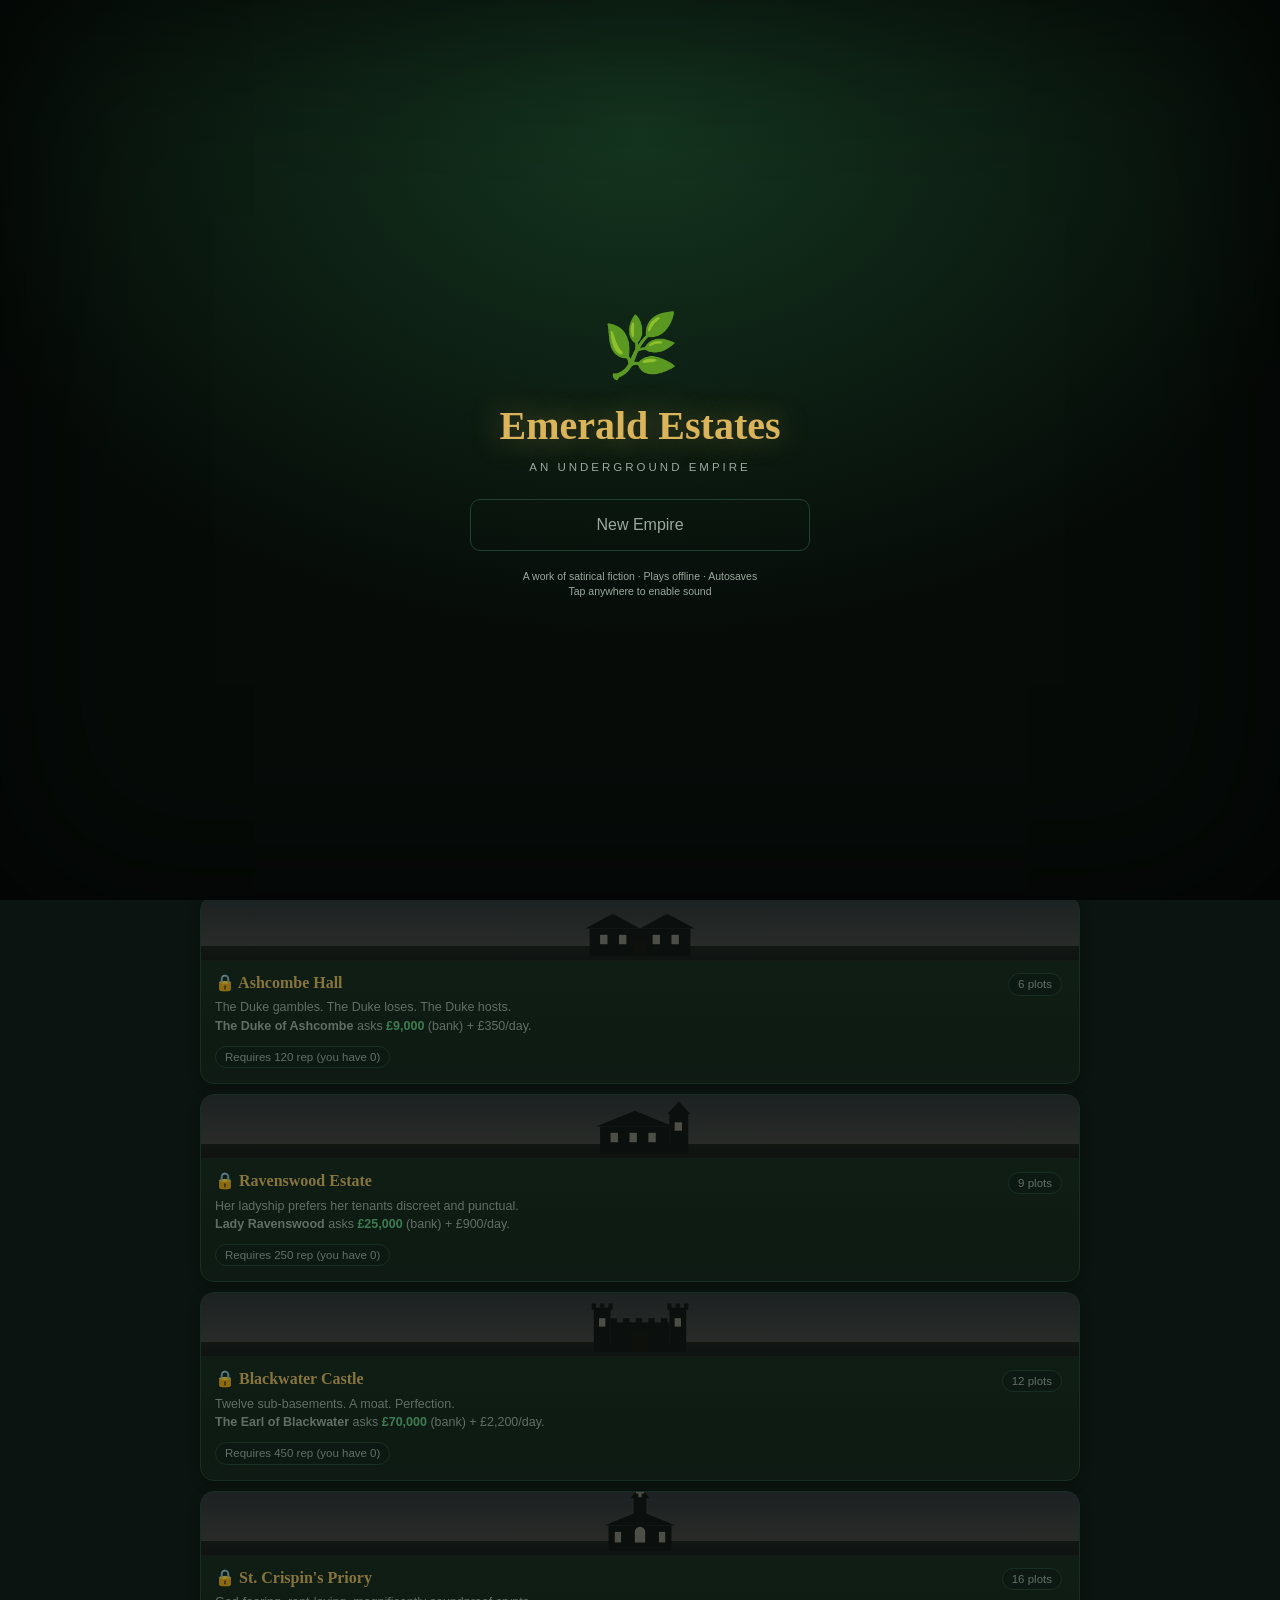
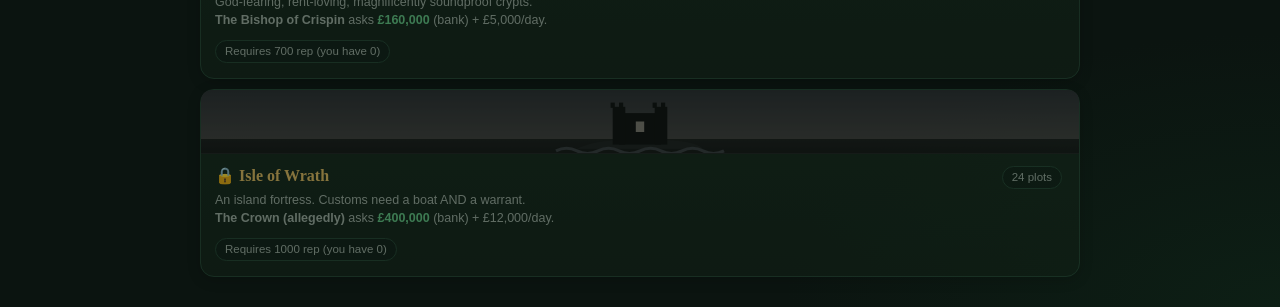
==== game/index.html @ b88f2c5b "Fix Books report to actually reset daily instead of averaging forever The report previously showed a" ====
<!DOCTYPE html>
<html lang="en">
<head>
<meta charset="UTF-8"/>
<meta name="viewport" content="width=device-width, initial-scale=1.0, viewport-fit=cover, user-scalable=no"/>
<meta name="theme-color" content="#0b1f16"/>
<meta name="apple-mobile-web-app-capable" content="yes"/>
<meta name="apple-mobile-web-app-status-bar-style" content="black-translucent"/>
<link rel="manifest" href="manifest.json"/>
<link rel="icon" href="icon.svg" type="image/svg+xml"/>
<link rel="apple-touch-icon" href="icon.svg"/>
<title>Emerald Estates — An Underground Empire</title>
<style>
  :root{
    --bg:#0b1410; --panel:#122419; --panel2:#0e1c14; --line:#21402f;
    --gold:#d9b45b; --gold-hi:#f2d489; --gold-dim:#8f7a45; --green:#5fbf7f; --red:#e2635f;
    --ink:#e8e4d8; --ink-dim:#9aa89d; --blue:#6fa8dc;
    --radius:14px;
  }
  *{box-sizing:border-box; -webkit-tap-highlight-color:transparent;}
  html,body{margin:0; padding:0; color:var(--ink);
    font-family:-apple-system,BlinkMacSystemFont,"Segoe UI",Roboto,Helvetica,Arial,sans-serif;
    font-size:15px; line-height:1.45; overscroll-behavior:none;}
  body{background:
    radial-gradient(1200px 600px at 50% -100px, #14291c 0%, transparent 60%),
    radial-gradient(900px 500px at 100% 100%, #0d1f15 0%, transparent 55%),
    var(--bg);
    min-height:100vh;}
  body::after{content:''; position:fixed; inset:0; pointer-events:none; z-index:5;
    box-shadow:inset 0 0 140px rgba(0,0,0,.55);}
  h1,h2,h3,.serif{font-family:Georgia,"Times New Roman",serif;}
  button{font:inherit; cursor:pointer; border:none; border-radius:10px;
    background:var(--panel); color:var(--ink); padding:9px 14px;
    transition:transform .06s ease, box-shadow .15s;}
  button:active{transform:scale(.955);}
  button:disabled{opacity:.4; cursor:default;}
  button.gold{background:linear-gradient(180deg,var(--gold-hi),#a8843a); color:#241a05; font-weight:700;
    box-shadow:0 1px 0 #fff3 inset, 0 2px 6px rgba(0,0,0,.4);}
  button.gold:not(:disabled):hover{box-shadow:0 1px 0 #fff5 inset, 0 0 14px rgba(217,180,91,.35);}
  button.ghost{background:transparent; border:1px solid var(--line); color:var(--ink-dim);}
  button.danger{background:#3a1715; color:#f0b0ae; border:1px solid #5c2523;}

  #wrap{max-width:900px; margin:0 auto; padding:0 10px calc(84px + env(safe-area-inset-bottom)); position:relative; z-index:1;}
  @media(min-width:700px){ #wrap{padding-bottom:20px;} }

  /* ── HUD ── */
  #hud{position:sticky; top:0; z-index:40; background:linear-gradient(180deg,#0d1a13 88%,rgba(13,26,19,0));
    padding:10px 4px 10px;}
  #hud .row1{display:flex; align-items:baseline; gap:10px; flex-wrap:wrap;}
  #hud h1{font-size:19px; margin:0; color:var(--gold); letter-spacing:.5px; white-space:nowrap;
    text-shadow:0 0 18px rgba(217,180,91,.35);}
  #clock{margin-left:auto; font-variant-numeric:tabular-nums; color:var(--ink-dim); font-size:13.5px; white-space:nowrap;}
  #hud .row2{display:flex; gap:7px; margin-top:8px; flex-wrap:wrap; align-items:center;}
  .stat{background:linear-gradient(180deg,#16301f,#0c1a12); border:1px solid var(--line); border-radius:11px;
    padding:5px 11px 5px 9px; font-size:13px; display:flex; gap:5px; align-items:center; white-space:nowrap;
    box-shadow:0 2px 5px rgba(0,0,0,.28), 0 1px 0 #ffffff10 inset;}
  .stat .si{font-size:13px; filter:saturate(1.1);}
  .stat b{font-variant-numeric:tabular-nums; font-weight:700;}
  .stat .lbl{color:var(--ink-dim); font-size:10.5px; text-transform:uppercase; letter-spacing:.6px;}
  #heatwrap{flex:1; min-width:120px;}
  #heatwrap.hot{border-color:#a34; animation:hotpulse 1.1s infinite;}
  @keyframes hotpulse{0%,100%{box-shadow:0 0 0 rgba(226,99,95,0);}50%{box-shadow:0 0 16px rgba(226,99,95,.55);}}
  #heatbar{height:8px; border-radius:6px; background:#20140f; overflow:hidden; margin-top:3px;}
  #heatfill{height:100%; width:0%; background:linear-gradient(90deg,#c98a3a,#e2635f); transition:width .4s;}
  #speed{display:flex; gap:4px; align-items:center;}
  #speed button{padding:5px 9px; font-size:12px; border:1px solid var(--line); background:var(--panel2);
    color:var(--ink-dim); border-radius:9px; transition:background .15s, color .15s;}
  #speed button.on{color:#1d1405; background:linear-gradient(180deg,var(--gold-hi),var(--gold)); font-weight:700;
    box-shadow:0 0 10px rgba(217,180,91,.4);}
  #speed .dawnbtn{background:linear-gradient(180deg,#26304a,#161d30); color:#cdd6ea; border-color:#2c3a54;}
  #speed .dawnbtn:hover{border-color:#4a5c82;}

  /* ── Scenery ── */
  #scenewrap{border:1px solid var(--line); border-radius:var(--radius); overflow:hidden; margin:2px 0 4px;
    box-shadow:0 6px 24px rgba(0,0,0,.45), 0 1px 0 #ffffff12 inset; position:relative;}
  #scene{display:block; width:100%; height:auto;}
  #phase{position:absolute; right:9px; top:7px; background:rgba(6,12,9,.55); border:1px solid #ffffff22;
    border-radius:20px; padding:2px 10px; font-size:11.5px; color:#f2ecd9; backdrop-filter:blur(3px);}
  .cloud{animation:drift linear infinite;}
  .c1{animation-duration:95s;} .c2{animation-duration:140s; animation-delay:-60s;} .c3{animation-duration:170s; animation-delay:-120s;}
  @keyframes drift{from{transform:translateX(-180px);} to{transform:translateX(960px);}}
  #smoke path{animation:puff 5s infinite ease-in-out; opacity:.5;}
  @keyframes puff{0%,100%{opacity:.25;}50%{opacity:.6;}}
  #police{opacity:0; transition:opacity .8s;}
  #scenewrap.hot #police{opacity:1;}
  #pl1{animation:blinkr 0.7s infinite;} #pl2{animation:blinkb 0.7s infinite; animation-delay:.35s;}
  @keyframes blinkr{0%,49%{fill:#ff5148;}50%,100%{fill:#5a1512;}}
  @keyframes blinkb{0%,49%{fill:#57a0ff;}50%,100%{fill:#12275a;}}
  .winw{fill:#16281d; transition:fill 1.5s;}
  #scenewrap.night .winw{fill:#ffd75e;}
  #scenewrap.night .ghg{fill:#c6e6b8; opacity:.35;}

  /* ── Tabs ── */
  #tabs{position:fixed; left:0; right:0; bottom:0; z-index:50; display:flex;
    background:linear-gradient(180deg,#0c1710,#081009); border-top:1px solid var(--line);
    padding-bottom:env(safe-area-inset-bottom); box-shadow:0 -6px 20px rgba(0,0,0,.5);}
  #tabs button{flex:1; background:none; border-radius:0; padding:9px 2px 8px; color:var(--ink-dim);
    font-size:11px; display:flex; flex-direction:column; align-items:center; gap:2px; position:relative; transition:color .2s;}
  #tabs button .ico{font-size:19px; line-height:1; filter:grayscale(.7) brightness(.8); transition:filter .2s, transform .2s;}
  #tabs button.on{color:var(--gold);}
  #tabs button.on .ico{filter:none; transform:translateY(-1px) scale(1.08); text-shadow:0 0 14px rgba(217,180,91,.6);}
  #tabs button.on::before{content:''; position:absolute; top:0; left:50%; transform:translateX(-50%);
    width:26px; height:3px; border-radius:0 0 4px 4px; background:linear-gradient(90deg,var(--gold-hi),var(--gold));
    box-shadow:0 0 8px rgba(217,180,91,.6);}
  #tabs button .bdg{position:absolute; transform:translate(14px,-4px); background:var(--red); color:#fff;
    border-radius:9px; font-size:10px; min-width:16px; padding:1px 4px; font-weight:700;}
  @media(min-width:700px){
    #tabs{position:sticky; top:0; bottom:auto; border-top:none; border-bottom:1px solid var(--line);
      max-width:900px; margin:0 auto; background:transparent; box-shadow:none;}
    #tabs button{font-size:13px; flex-direction:row; gap:7px; padding:11px;}
  }

  /* ── Segmented sub-tabs (in-tab navigation) ── */
  .seg{display:flex; gap:3px; background:var(--panel2); border:1px solid var(--line);
    border-radius:12px; padding:4px; margin:10px 0 4px; overflow-x:auto; -webkit-overflow-scrolling:touch;}
  .seg::-webkit-scrollbar{display:none;}
  .seg button{flex:1 0 auto; white-space:nowrap; padding:8px 12px; border-radius:9px; background:none;
    color:var(--ink-dim); font-size:13px; font-weight:600; transition:background .15s, color .15s;}
  .seg button.on{background:linear-gradient(180deg,#20402a,#16301f); color:var(--gold);
    box-shadow:0 1px 3px rgba(0,0,0,.35), 0 1px 0 #ffffff10 inset;}
  .seg button .cnt{font-size:11px; opacity:.7; margin-left:2px;}
  .subhint{color:var(--ink-dim); font-size:12.5px; margin:2px 2px 8px; padding:0 2px;}

  /* ── Cards ── */
  .card{background:linear-gradient(180deg,#132619,#101f15); border:1px solid var(--line); border-radius:var(--radius);
    padding:13px 14px; margin:10px 0; box-shadow:0 3px 14px rgba(0,0,0,.3), 0 1px 0 #ffffff0a inset;}
  .card h3{margin:0 0 4px; font-size:16px; color:var(--gold);}
  .card .sub{color:var(--ink-dim); font-size:12.5px;}
  .rowline{display:flex; align-items:center; gap:10px; flex-wrap:wrap;}
  .spacer{flex:1;}
  .money{color:var(--green); font-variant-numeric:tabular-nums;}
  .dirty{color:#d9b45b;} .bad{color:var(--red);} .muted{color:var(--ink-dim);}
  .pill{display:inline-block; background:var(--panel2); border:1px solid var(--line);
    border-radius:20px; padding:2px 9px; font-size:11.5px; color:var(--ink-dim); margin:2px 3px 2px 0;}
  .up{color:var(--green);} .down{color:var(--red);}

  /* ── Estate art banner ── */
  .estArt{height:64px; border-radius:10px 10px 0 0; margin:-13px -14px 10px; overflow:hidden; position:relative;
    background:linear-gradient(180deg,#33507a 0%, #7c6a52 78%, #1b3323 78%, #12281a 100%);
    border-bottom:1px solid var(--line);}
  .estArt.locked{filter:grayscale(.85) brightness(.55);}
  .estArt svg{position:absolute; bottom:0; left:0; width:100%; height:100%;}
  .estArt .sil{fill:#0a1a11;}
  .estArt .ew{fill:#ffd75e;}

  /* ── Residence hero (Grow tab: your current house) ── */
  .residence{padding:0 !important; overflow:hidden; position:relative;}
  .residence svg{display:block; width:100%;}
  .hsil{fill:#1a2c20;} .hsil .ew{fill:#f2d489;}
  .residence .cap{position:absolute; left:13px; bottom:9px; text-shadow:0 1px 5px #000;}
  .residence .cap .k{font-size:10.5px; letter-spacing:.6px; text-transform:uppercase; color:#cfd8cf; opacity:.85;}
  .residence .cap .n{font-family:Georgia,serif; font-size:18px; color:var(--gold);}
  .residence .pills{position:absolute; right:11px; top:10px; text-align:right;}

  /* ── Plots ── */
  .plots{display:grid; grid-template-columns:repeat(auto-fill,minmax(92px,1fr)); gap:8px; margin-top:10px;}
  .plot{background:linear-gradient(180deg,#0f2015 55%,#221a10); border:1px solid var(--line); border-radius:12px;
    min-height:118px; padding:6px 4px 8px; display:flex; flex-direction:column; align-items:center; justify-content:flex-end;
    text-align:center; cursor:pointer; user-select:none; position:relative; overflow:hidden;}
  .plot:hover{border-color:var(--gold-dim);}
  .plot .plantsvg{width:52px; height:52px;}
  .plot .nm{font-size:10.5px; color:var(--ink-dim); margin-top:1px; line-height:1.2;}
  .plot.ready{border-color:var(--gold); box-shadow:0 0 14px rgba(217,180,91,.3), 0 0 4px rgba(217,180,91,.4) inset;}
  .plot.ready .plantsvg{animation:sway 2s infinite ease-in-out;}
  @keyframes sway{0%,100%{transform:rotate(-2.5deg);}50%{transform:rotate(2.5deg);}}
  .plot.dry{border-color:#8a5a2b;}
  .plot .plus{font-size:24px; color:var(--ink-dim); margin:14px 0;}
  .bar{width:82%; height:5px; background:#0a0f0c; border-radius:4px; overflow:hidden; margin-top:5px;}
  .bar i{display:block; height:100%; background:var(--green);}
  .bar.w i{background:var(--blue);}
  .sparkle{animation:spk 1.2s infinite;}
  @keyframes spk{0%,100%{opacity:.4;}50%{opacity:1;}}

  /* ── Offers / contracts ── */
  .offer{border-left:3px solid var(--gold);}
  .contract{border-left:3px solid var(--blue);}
  .offer .price{font-size:17px;}
  .offbtns{display:flex; gap:8px; margin-top:9px;}
  .offbtns button{flex:1;}

  /* ── Modal ── */
  #modalback{position:fixed; inset:0; background:rgba(4,8,6,.8); z-index:100;
    display:flex; align-items:center; justify-content:center; padding:18px; backdrop-filter:blur(2px);}
  #modal{background:linear-gradient(180deg,#152a1c,#101f15); border:1px solid var(--gold-dim); border-radius:16px;
    max-width:480px; width:100%; max-height:82vh; overflow-y:auto; padding:20px;
    box-shadow:0 20px 60px rgba(0,0,0,.7), 0 0 40px rgba(217,180,91,.08); animation:mIn .22s ease-out;}
  @keyframes mIn{from{opacity:0; transform:translateY(14px) scale(.97);} to{opacity:1;}}
  #modal h2{margin:0 0 8px; color:var(--gold); font-size:20px;}
  #modal .choices{display:flex; flex-direction:column; gap:9px; margin-top:14px;}
  #modal .choices button{text-align:left; padding:12px 14px; background:var(--panel2);
    border:1px solid var(--line); line-height:1.35;}
  #modal .choices button:hover{border-color:var(--gold-dim);}
  #modal .choices button small{display:block; color:var(--ink-dim); font-size:12px; margin-top:2px;}
  .hidden{display:none !important;}

  /* ── Toasts & FX ── */
  #toasts{position:fixed; top:8px; left:50%; transform:translateX(-50%); z-index:200;
    display:flex; flex-direction:column; gap:6px; width:min(94vw,420px); pointer-events:none;}
  .toast{background:#182e22; border:1px solid var(--line); border-left:3px solid var(--gold);
    border-radius:10px; padding:9px 13px; font-size:13.5px; box-shadow:0 4px 18px rgba(0,0,0,.45);
    animation:tin .25s ease-out;}
  .toast.bad{border-left-color:var(--red); background:#2c1614;}
  @keyframes tin{from{opacity:0; transform:translateY(-8px);} to{opacity:1;}}
  .fxf{position:fixed; z-index:300; pointer-events:none; font-weight:800; font-size:17px;
    text-shadow:0 2px 6px rgba(0,0,0,.7); animation:fxup 1.15s ease-out forwards;}
  @keyframes fxup{from{opacity:1; transform:translateY(0);} to{opacity:0; transform:translateY(-72px);}}
  .fxb{position:fixed; z-index:300; pointer-events:none; font-size:19px; animation:fxb .9s ease-out forwards;}
  @keyframes fxb{from{opacity:1; transform:translate(0,0) scale(1);} to{opacity:0; transform:translate(var(--dx),var(--dy)) scale(.6);}}
  body.shake{animation:shake .5s;}
  @keyframes shake{0%,100%{transform:translateX(0);}15%{transform:translateX(-7px);}30%{transform:translateX(6px);}45%{transform:translateX(-5px);}60%{transform:translateX(4px);}75%{transform:translateX(-2px);}}

  .loglist{font-size:13px;}
  .loglist div{padding:6px 2px; border-bottom:1px solid var(--line); color:var(--ink-dim);}
  .loglist b{color:var(--ink);}
  .statgrid{display:grid; grid-template-columns:1fr 1fr; gap:8px; margin-top:8px;}
  .statgrid .card{margin:0; text-align:center;}
  .statgrid .big{font-size:20px; font-weight:700; color:var(--gold);}
  /* ── Books / P&L report ── */
  .pnl-row{display:flex; align-items:center; gap:8px; padding:6px 0; font-size:13.5px;}
  .pnl-row .pl-lbl{flex:0 0 128px; display:flex; gap:6px; align-items:center; white-space:nowrap;}
  .pnl-row .pl-bar{flex:1; height:8px; border-radius:5px; background:#0a130d; overflow:hidden;}
  .pnl-row .pl-bar i{display:block; height:100%; border-radius:5px;}
  .pnl-row .pl-amt{flex:0 0 72px; text-align:right; font-variant-numeric:tabular-nums; font-weight:600;}
  .pnl-row.lead .pl-lbl{color:var(--red);}
  .pnl-net{display:flex; align-items:baseline; gap:8px; margin:2px 0 2px;}
  .pnl-net .pn-big{font-size:26px; font-weight:800; font-variant-numeric:tabular-nums;}
  .pnl-hint{font-size:12px; color:var(--ink-dim); margin-top:2px;}
  .achgrid{display:grid; grid-template-columns:1fr 1fr; gap:8px;}
  .ach{background:var(--panel2); border:1px solid var(--line); border-radius:10px; padding:9px 10px; font-size:12px;}
  .ach.got{border-color:var(--gold-dim); background:linear-gradient(180deg,#1c2f1c,#14251a);}
  .ach .em{font-size:19px;}
  .ach.no{opacity:.45; filter:grayscale(1);}
  .invrow{display:flex; align-items:center; gap:10px; padding:8px 2px; border-bottom:1px solid var(--line);}
  .hirebtn{white-space:nowrap;}

  /* ── Title screen ── */
  #title{position:fixed; inset:0; z-index:400; display:flex; align-items:center; justify-content:center;
    background:radial-gradient(1000px 700px at 50% 15%, #14351f, #060b08 72%);}
  #title::after{content:''; position:absolute; inset:0; pointer-events:none;
    box-shadow:inset 0 0 180px rgba(0,0,0,.7);}
  #title .tbox{text-align:center; padding:30px; max-width:400px; width:100%; position:relative; z-index:1;}
  #title .tlogo{font-size:62px; animation:tfloat 3.5s ease-in-out infinite;}
  @keyframes tfloat{0%,100%{transform:translateY(0);}50%{transform:translateY(-10px);}}
  #title h1{font-size:40px; color:var(--gold); margin:6px 0 2px; text-shadow:0 0 32px rgba(217,180,91,.45);}
  #title .tag{color:var(--ink-dim); margin:4px 0 24px; letter-spacing:3px; text-transform:uppercase; font-size:11.5px;}
  #title button{display:block; width:100%; margin:9px 0; padding:13px; font-size:16px;}
  #title .tiny{font-size:10.5px; color:var(--ink-dim); margin-top:18px;}

  /* ── Tab-switch animation ── */
  #view.anim .card{animation:cardIn .3s both;}
  @keyframes cardIn{from{opacity:0; transform:translateY(10px);} to{opacity:1;}}

  /* ── Life tab ── */
  .bar.love i{background:#e26fa0;}
  .bar.trust i{background:var(--gold);}
  .lbar{width:100%; height:8px; margin:7px 0 3px;}
  .heart{color:#e26fa0;}

  /* ── Skill minigame ── */
  .mini-track{position:relative; height:40px; border-radius:12px; overflow:hidden;
    margin:16px 0 4px; border:1px solid var(--line); background:#0a130d;}
  .mini-zone{position:absolute; top:0; bottom:0; display:flex; align-items:center; justify-content:center;
    font-size:10px; font-weight:700; letter-spacing:.5px; text-transform:uppercase; color:#0000;}
  .mini-marker{position:absolute; top:-4px; bottom:-4px; width:5px; left:0; border-radius:4px;
    background:#fff; box-shadow:0 0 12px #fff, 0 0 5px #fff; z-index:2;}
  .mini-tip{font-size:11.5px; color:var(--ink-dim); text-align:center; margin-top:2px;}
  #mbtn{width:100%; padding:15px; font-size:17px;}

  /* ── Isometric stage (Street = city, Crew = house) ── */
  #cityStage{margin:6px 0 2px;}
  #sceneCanvas{width:100%; height:auto; display:block; border-radius:var(--radius);
    border:1px solid var(--line); background:#0c1a12; cursor:pointer;
    box-shadow:0 6px 24px rgba(0,0,0,.45), 0 1px 0 #ffffff12 inset; touch-action:manipulation;}
</style>
</head>
<body>
<div id="wrap">
  <div id="hud">
    <div class="row1">
      <h1>🌿 Emerald Estates</h1>
      <span id="clock"></span>
    </div>
    <div class="row2">
      <span class="stat" title="Dirty cash — street money"><span class="si">💵</span><span class="lbl">Cash</span> <b class="dirty" id="hCash"></b></span>
      <span class="stat" title="Clean money — laundered, spendable on estates"><span class="si">🏦</span><span class="lbl">Bank</span> <b class="money" id="hBank"></b></span>
      <span class="stat" title="Reputation — unlocks estates, strains and events"><span class="si">⭐</span><span class="lbl">Rep</span> <b id="hRep"></b></span>
      <span class="stat" id="heatwrap" title="Police heat — above 70 risks raids, 100 triggers a crackdown"><span class="si">🔥</span><span class="lbl">Heat</span> <b id="hHeat"></b>
        <span style="flex:1"><span id="heatbar"><i id="heatfill" style="display:block"></i></span></span>
      </span>
      <span id="speed">
        <button id="sp0" onclick="A.speed(0)" title="Pause">⏸</button>
        <button id="sp1" onclick="A.speed(1)" title="Normal speed">1×</button>
        <button id="sp2" onclick="A.speed(2)" title="Double speed">2×</button>
        <button id="sp3" onclick="A.speed(3)" title="Quadruple speed">4×</button>
        <button class="dawnbtn" onclick="A.sleep()" title="Lie low until 6:00 dawn — cools your heat">🌙 Dawn</button>
      </span>
    </div>
  </div>

  <!-- ── Living scenery ── -->
  <div id="scenewrap">
    <svg id="scene" viewBox="0 0 800 190" preserveAspectRatio="xMidYMax slice" aria-hidden="true">
      <defs>
        <linearGradient id="skyG" x1="0" y1="0" x2="0" y2="1">
          <stop id="skyTop" offset="0" stop-color="#4a7bb5"/>
          <stop id="skyBot" offset="1" stop-color="#a8cbe8"/>
        </linearGradient>
      </defs>
      <rect width="800" height="190" fill="url(#skyG)"/>
      <g id="stars" opacity="0" fill="#f5f0dd">
        <circle cx="60" cy="26" r="1.3"/><circle cx="150" cy="52" r="1"/><circle cx="240" cy="20" r="1.4"/>
        <circle cx="330" cy="44" r="1"/><circle cx="420" cy="16" r="1.2"/><circle cx="500" cy="58" r="1"/>
        <circle cx="590" cy="30" r="1.4"/><circle cx="680" cy="50" r="1"/><circle cx="740" cy="22" r="1.2"/>
        <circle cx="110" cy="80" r="1"/><circle cx="380" cy="74" r="1.1"/><circle cx="640" cy="82" r="1"/>
      </g>
      <circle id="sun" cx="-40" cy="200" r="17" fill="#ffd75e"/>
      <circle id="sunGlow" cx="-40" cy="200" r="30" fill="#ffd75e" opacity="0.18"/>
      <g id="moonG" opacity="0">
        <circle id="moon" cx="-40" cy="200" r="12" fill="#e9e7d4"/>
        <circle id="moonC" cx="-44" cy="196" r="10" fill="#8fa3b8" opacity=".35"/>
      </g>
      <g id="clouds" fill="#ffffff" opacity=".8">
        <g class="cloud c1"><ellipse cx="80" cy="42" rx="34" ry="11"/><ellipse cx="108" cy="36" rx="24" ry="9"/></g>
        <g class="cloud c2"><ellipse cx="300" cy="66" rx="42" ry="12"/><ellipse cx="336" cy="59" rx="26" ry="9"/></g>
        <g class="cloud c3"><ellipse cx="30" cy="24" rx="28" ry="9"/></g>
      </g>
      <!-- hills -->
      <path d="M0 148 Q 120 108 260 136 T 520 130 T 800 142 V190 H0 Z" fill="#163824"/>
      <path d="M0 162 Q 200 132 430 156 T 800 158 V190 H0 Z" fill="#0f2a1a"/>
      <!-- trees -->
      <g fill="#0c2416">
        <circle cx="90" cy="138" r="13"/><rect x="88" y="144" width="4" height="12"/>
        <circle cx="126" cy="146" r="9"/><rect x="124" y="150" width="4" height="9"/>
        <circle cx="740" cy="140" r="14"/><rect x="738" y="146" width="4" height="13"/>
      </g>
      <!-- greenhouse -->
      <g>
        <path class="ghg" d="M330 158 L330 138 Q345 126 360 138 L360 158 Z" fill="#b8d4c2" opacity=".22"/>
        <path d="M330 158 L330 138 Q345 126 360 138 L360 158" fill="none" stroke="#dfe8db" stroke-width="1.4" opacity=".6"/>
        <path d="M338 158 V133 M352 158 V133 M330 146 H360" stroke="#dfe8db" stroke-width="0.8" opacity=".45"/>
      </g>
      <!-- manor -->
      <g id="manor">
        <rect x="470" y="112" width="130" height="48" fill="#132018"/>
        <polygon points="464,112 535,88 606,112" fill="#0d1812"/>
        <rect x="452" y="124" width="26" height="36" fill="#101c14"/>
        <polygon points="448,124 465,110 482,124" fill="#0c1610"/>
        <rect x="598" y="124" width="26" height="36" fill="#101c14"/>
        <polygon points="594,124 611,110 628,124" fill="#0c1610"/>
        <rect x="519" y="80" width="7" height="16" fill="#0d1812"/>
        <g id="smoke" fill="#c9c4b2">
          <path d="M521 76 q 4 -7 -1 -12 q 6 2 4 -8" stroke="#c9c4b2" stroke-width="3" fill="none" stroke-linecap="round"/>
        </g>
        <rect class="winw" x="484" y="122" width="9" height="13"/>
        <rect class="winw" x="504" y="122" width="9" height="13"/>
        <rect class="winw" x="558" y="122" width="9" height="13"/>
        <rect class="winw" x="578" y="122" width="9" height="13"/>
        <rect class="winw" x="484" y="142" width="9" height="13"/>
        <rect class="winw" x="578" y="142" width="9" height="13"/>
        <rect x="528" y="136" width="16" height="24" rx="7" fill="#241a0c"/>
      </g>
      <!-- police car -->
      <g id="police">
        <rect x="676" y="150" width="46" height="13" rx="4" fill="#20262e"/>
        <rect x="686" y="142" width="24" height="10" rx="3" fill="#2a3341"/>
        <circle cx="686" cy="164" r="4.5" fill="#0a0d11"/><circle cx="712" cy="164" r="4.5" fill="#0a0d11"/>
        <rect id="pl1" x="690" y="138" width="7" height="4" rx="1"/>
        <rect id="pl2" x="699" y="138" width="7" height="4" rx="1"/>
      </g>
      <!-- foreground hedge -->
      <path d="M0 178 Q 100 168 200 177 T 420 176 T 640 178 T 800 175 V190 H0 Z" fill="#0a2013"/>
    </svg>
    <span id="phase"></span>
  </div>

  <nav id="tabs">
    <button id="tab-grow"   onclick="A.tab('grow')"><span class="ico">🌱</span>Grow</button>
    <button id="tab-street" onclick="A.tab('street')"><span class="bdg hidden" id="bdgOffers"></span><span class="ico">🏙️</span>Street</button>
    <button id="tab-crew"   onclick="A.tab('crew')"><span class="ico">🎩</span>Crew</button>
    <button id="tab-biz"    onclick="A.tab('biz')"><span class="ico">🏛️</span>Business</button>
    <button id="tab-life"   onclick="A.tab('life')"><span class="bdg hidden" id="bdgLife"></span><span class="ico">❤️</span>Life</button>
    <button id="tab-ledger" onclick="A.tab('ledger')"><span class="ico">📜</span>Ledger</button>
  </nav>

  <!-- Persistent isometric stage: draws the city (Street) or your house+crew (Crew).
       Kept outside #view so the per-tick content re-renders never destroy the canvas. -->
  <div id="cityStage" class="hidden"><canvas id="sceneCanvas" width="720" height="430"></canvas></div>

  <main id="view"></main>
</div>

<button id="muteBtn" onclick="A.mute()" title="Sound on/off" style="position:fixed; right:10px; bottom:calc(72px + env(safe-area-inset-bottom)); z-index:60; width:42px; height:42px; border-radius:50%; background:#122419; border:1px solid var(--line); font-size:18px; box-shadow:0 3px 12px rgba(0,0,0,.5);">🔊</button>

<div id="toasts"></div>
<div id="modalback" class="hidden"><div id="modal"></div></div>

<div id="title">
  <div class="tbox">
    <div class="tlogo">🌿</div>
    <h1>Emerald Estates</h1>
    <div class="tag">An Underground Empire</div>
    <button class="gold" id="tContinue" onclick="A.startGame(false)">Continue</button>
    <button class="ghost" id="tNew" onclick="A.startGame(true)">New Empire</button>
    <div class="tiny">A work of satirical fiction · Plays offline · Autosaves<br>Tap anywhere to enable sound</div>
  </div>
</div>

<script>
"use strict";
/* ═══════════════════════════════════════════════════════════════════
   EMERALD ESTATES v2 — "The Scenery Update"
   A Gentlemen × Schedule inspired empire tycoon. Single-file, offline,
   saves to localStorage. Entirely fictional satire.
   ═══════════════════════════════════════════════════════════════════ */

/* ── Static data ─────────────────────────────────────────────────── */
const STRAINS = [
  {id:'mint',    name:'Garden Mint',     em:'🌱', seed:40,    grow:240,  value:22,  yield:8,  rep:0,   blurb:'A humble beginning. Grows fast, sells cheap.'},
  {id:'duchess', name:'Duchess OG',      em:'🌿', seed:120,   grow:420,  value:38,  yield:10, rep:20,  blurb:'Refined, floral, beloved by the county set.'},
  {id:'haze',    name:'Royal Haze',      em:'💨', seed:300,   grow:600,  value:55,  yield:12, rep:60,  blurb:'A heady classic. The clubs cannot get enough.'},
  {id:'windsor', name:'White Windsor',   em:'❄️', seed:700,   grow:840,  value:80,  yield:14, rep:140, blurb:'Frosted, potent, dangerously fashionable.'},
  {id:'crown',   name:'Crown Jewel',     em:'👑', seed:1600,  grow:1080, value:115, yield:16, rep:260, blurb:'Award-winning genetics. Connoisseurs only.'},
  {id:'imperial',name:'Imperial Purple', em:'🟣', seed:3500,  grow:1440, value:165, yield:20, rep:420, blurb:'The stuff of legend. Kings would kill for it.'},
  {id:'thistle', name:'Velvet Thistle',  em:'🌺', seed:7000,  grow:1800, value:230, yield:24, rep:650, blurb:'Scottish genetics, silk finish, ruinous prices.'},
  {id:'ghost',   name:'Ghost Orchid',    em:'👻', seed:14000, grow:2280, value:320, yield:28, rep:900, blurb:'Half myth, half flower. Collectors weep openly.'},
];
const ESTATES = [
  {id:'shed',        name:'Allotment Shed',      lord:'Nobody asks questions here', cost:0,      fee:0,     plots:2,  rep:0,    blurb:'A leaky shed behind the allotments. Home sweet home.',
    art:'<rect x="86" y="34" width="28" height="20"/><polygon points="82,36 100,20 118,36"/><rect class="ew" x="95" y="41" width="9" height="13"/>'},
  {id:'hollowbrook', name:'Hollowbrook Manor',   lord:'Lord Pemberton',             cost:2500,   fee:120,   plots:4,  rep:40,   blurb:'A cash-strapped baron with a very large cellar.',
    art:'<rect x="70" y="30" width="60" height="26"/><polygon points="66,30 100,14 134,30"/><rect class="ew" x="78" y="36" width="7" height="9"/><rect class="ew" x="94" y="36" width="7" height="9"/><rect class="ew" x="112" y="36" width="7" height="9"/><rect x="96" y="44" width="10" height="12" fill="#241a0c"/>'},
  {id:'ashcombe',    name:'Ashcombe Hall',       lord:'The Duke of Ashcombe',       cost:9000,   fee:350,   plots:6,  rep:120,  blurb:'The Duke gambles. The Duke loses. The Duke hosts.',
    art:'<rect x="52" y="30" width="96" height="26"/><polygon points="48,30 74,16 100,30"/><polygon points="100,30 126,16 152,30"/><rect class="ew" x="62" y="36" width="7" height="9"/><rect class="ew" x="80" y="36" width="7" height="9"/><rect class="ew" x="112" y="36" width="7" height="9"/><rect class="ew" x="130" y="36" width="7" height="9"/><rect x="94" y="42" width="12" height="14" fill="#241a0c"/>'},
  {id:'ravenswood',  name:'Ravenswood Estate',   lord:'Lady Ravenswood',            cost:25000,  fee:900,   plots:9,  rep:250,  blurb:'Her ladyship prefers her tenants discreet and punctual.',
    art:'<rect x="62" y="30" width="66" height="26"/><polygon points="58,30 95,15 132,30"/><rect x="128" y="18" width="18" height="38"/><polygon points="126,18 137,6 148,18"/><rect class="ew" x="72" y="36" width="7" height="9"/><rect class="ew" x="90" y="36" width="7" height="9"/><rect class="ew" x="108" y="36" width="7" height="9"/><rect class="ew" x="133" y="26" width="7" height="8"/>'},
  {id:'blackwater',  name:'Blackwater Castle',   lord:'The Earl of Blackwater',     cost:70000,  fee:2200,  plots:12, rep:450,  blurb:'Twelve sub-basements. A moat. Perfection.',
    art:'<rect x="56" y="14" width="16" height="42"/><rect x="128" y="14" width="16" height="42"/><rect x="54" y="10" width="4" height="6"/><rect x="62" y="10" width="4" height="6"/><rect x="70" y="10" width="4" height="6"/><rect x="126" y="10" width="4" height="6"/><rect x="134" y="10" width="4" height="6"/><rect x="142" y="10" width="4" height="6"/><rect x="72" y="28" width="56" height="28"/><rect x="72" y="24" width="6" height="5"/><rect x="84" y="24" width="6" height="5"/><rect x="96" y="24" width="6" height="5"/><rect x="108" y="24" width="6" height="5"/><rect x="120" y="24" width="6" height="5"/><rect class="ew" x="61" y="24" width="6" height="8"/><rect class="ew" x="133" y="24" width="6" height="8"/><path d="M92 56 v-14 a8 8 0 0 1 16 0 v14 Z" fill="#241a0c"/>'},
  {id:'chapel',      name:"St. Crispin's Priory",lord:'The Bishop of Crispin',      cost:160000, fee:5000,  plots:16, rep:700,  blurb:'God-fearing, rent-loving, magnificently soundproof crypts.',
    art:'<rect x="70" y="32" width="60" height="24"/><polygon points="66,32 100,18 134,32"/><rect x="94" y="4" width="12" height="30"/><polygon points="91,6 100,-6 109,6"/><rect x="98.5" y="-4" width="3" height="9" class="ew"/><rect x="96" y="-1.5" width="8" height="3" class="ew"/><path class="ew" d="M95 38 a5 5 0 0 1 10 0 v10 h-10 Z"/><rect class="ew" x="76" y="38" width="6" height="10"/><rect class="ew" x="118" y="38" width="6" height="10"/>'},
  {id:'wrath',       name:'Isle of Wrath',       lord:'The Crown (allegedly)',      cost:400000, fee:12000, plots:24, rep:1000, blurb:'An island fortress. Customs need a boat AND a warrant.',
    art:'<path d="M40 56 Q 60 46 100 48 Q 150 46 160 56 Z" fill="#243a2a"/><rect x="80" y="22" width="40" height="30"/><rect x="74" y="16" width="12" height="36"/><rect x="114" y="16" width="12" height="36"/><rect x="72" y="12" width="4" height="5"/><rect x="80" y="12" width="4" height="5"/><rect x="112" y="12" width="4" height="5"/><rect x="120" y="12" width="4" height="5"/><rect class="ew" x="96" y="30" width="8" height="10"/><path d="M20 58 q 10 -5 20 0 q 10 5 20 0 q 10 -5 20 0 q 10 5 20 0 q 10 -5 20 0 q 10 5 20 0 q 10 -5 20 0 q 10 5 20 0" stroke="#3d6a8a" stroke-width="3" fill="none"/>'},
];
const ROLES = {
  gardener: {name:'Gardener',  em:'🧑‍🌾', hire:800,  wage:150, max:99, blurb:'Auto-harvests every plot at one estate — at base yield. Hand-trim yourself for the Perfect Trim bonus.'},
  dealer:   {name:'Runner',    em:'🕶️', hire:1200, wage:200, max:99, blurb:'Auto-sells at a flat rate. You only get to haggle on deals you work yourself.'},
  enforcer: {name:'Enforcer',  em:'🥊', hire:2000, wage:300, max:99, blurb:'Muscle. Takes corners from rival crews and holds your turf.'},
  fixer:    {name:'Fixer',     em:'🚬', hire:2500, wage:400, max:99, blurb:'Greases palms. Burns 10 heat every dawn.'},
  botanist: {name:'Botanist',  em:'🔬', hire:4000, wage:500, max:2,  blurb:'+15% harvest yield each. (Max 2)'},
  guard:    {name:'Gamekeeper',em:'🐕', hire:3000, wage:350, max:3,  blurb:'Each cuts dawn-raid chance by 20%. (Max 3)'},
  barrister:{name:'Barrister', em:'⚖️', hire:6000, wage:600, max:1,  blurb:'When the police come knocking, they leave with half as much. (Max 1)'},
};
const DISTRICTS = [
  {id:'kettle',  name:'Kettle Lane Market', crew:'The Penny Boys',      income:300,  str:1, blurb:'Stalls, fences, and teenagers on push-bikes.'},
  {id:'kirkdale',name:'The Kirkdale Estates',crew:'The Broadwater Set', income:700,  str:2, blurb:'Tower blocks. Whoever runs the stairwells runs the estate.'},
  {id:'canal',   name:'The Canal District', crew:'The Ferrymen',        income:1500, str:3, blurb:'Narrowboats move more than tourists down here.'},
  {id:'westend', name:'The West End Clubs', crew:'The Mayfair Firm',    income:3000, str:4, blurb:'Velvet ropes, VIP booths, and a very thirsty clientele.'},
  {id:'docks',   name:'The Docklands',      crew:'The Dockside Syndicate',income:6000,str:5, blurb:'Containers in, containers out. The crown jewel of the city.'},
];
const LUXURY = [
  {id:'watch', name:'Presidential Watch',       em:'⌚', cost:5000,   cur:'cash', rep:10, perk:'Haggling succeeds 5% more often.'},
  {id:'motor', name:'Vintage Jaguar',           em:'🏎️', cost:15000,  cur:'bank', rep:20, perk:'Street buyers appear 15% more often.'},
  {id:'boat',  name:'“The Sea Duchess”',        em:'🛥️', cost:35000,  cur:'bank', rep:25, perk:'Contracts get +1 day on the deadline.'},
  {id:'horse', name:'Racehorse “Liquid Asset”', em:'🐎', cost:40000,  cur:'bank', rep:30, perk:'May win prize money at dawn. Occasionally needs a vet.'},
  {id:'pent',  name:'Docklands Penthouse',      em:'🌃', cost:60000,  cur:'bank', rep:40, perk:'Heat cools 3 extra points every dawn.'},
  {id:'art',   name:'Private Art Collection',   em:'🖼️', cost:100000, cur:'bank', rep:60, perk:"The Gentleman's Exit costs £50,000 less."},
];

/* ── Relationships ───────────────────────────────────────────────── */
// trade:true means they know the life (unfazed by heat/hits); civilian=false.
const PEOPLE = [
  {id:'flora', name:'Florence "Flora" Bell', em:'💐', trade:false, role:'Florist on the high street',
    likes:'quiet, generous, low-profile living', hates:'heat and violence',
    perk:'A civilian home base: heat cools 2 extra every dawn.',
    date:{cost:300, cur:'cash', name:'flowers & a walk in the park'},
    blurb:'Runs the flower shop that fronts nothing at all. Wants a normal life with someone who isn\'t normal.'},
  {id:'nia', name:'Nia Okafor', em:'🕶️', trade:true, role:'Lieutenant, a rival crew',
    likes:'ambition, turf, strength', hates:'weakness and snitching',
    perk:'Street-wise partner: rival turf take-backs are far less likely.',
    date:{cost:800, cur:'cash', name:'a night at the Velvet Fox'},
    blurb:'Dagger Eddie\'s right hand. Sharp, loyal, dangerous. Loves a winner and despises a grass.'},
  {id:'grace', name:'Grace Adeyemi', em:'⚖️', trade:true, role:'Defence solicitor',
    likes:'risk, power, a good scandal', hates:'boredom',
    perk:'Pillow-talk legal cover: raids seize 25% less.',
    date:{cost:1500, cur:'bank', name:'dinner at a Michelin place'},
    blurb:'The barrister who keeps half the city out of prison. Bored of safe men. Drawn to the fire.'},
  {id:'kojo', name:'Kojo "K-Flow" Mensah', em:'🎤', trade:false, role:'Grime artist on the rise',
    likes:'status, flash, being seen', hates:'looking broke',
    perk:'Famous partner: your reputation grows 20% faster.',
    date:{cost:2500, cur:'cash', name:'a video shoot and an afterparty'},
    blurb:'Blowing up fast. Puts your name in bars and your face on the \'gram. Needs you to look the part.'},
];
const COMMUNITY = [
  {id:'youth',   name:'Kettle Lane Youth Club',   em:'🏓', cost:4000,  trust:15, upkeep:100, blurb:'Somewhere for the kids to be that isn\'t your corner.'},
  {id:'pantry',  name:'The Free Food Pantry',     em:'🥫', cost:8000,  trust:20, upkeep:200, blurb:'Nobody grasses on the man who feeds the estate.'},
  {id:'boxing',  name:'Youth Boxing Programme',   em:'🥊', cost:15000, trust:25, upkeep:300, blurb:'Channels the aggression. Also spots talent early.'},
  {id:'scholar', name:'The Bell Scholarship Fund',em:'🎓', cost:30000, trust:35, upkeep:500, blurb:'Sends estate kids to university. They remember.'},
  {id:'centre',  name:'The People\'s Centre',      em:'🏛️', cost:60000, trust:50, upkeep:900, blurb:'A leisure centre, clinic and hall. You cut the ribbon.'},
];
const PEOPLE_CROSS = 60;   // affection to commit
const PEOPLE_MARRY = 90;   // affection to marry
const FRONTS = [
  {id:'butcher',    name:'Meat & Greet Butchers',     em:'🥩', cost:3000,  launder:400,   blurb:'Nobody audits sausages.'},
  {id:'laundrette', name:'Bubble Duchess Laundrette', em:'🫧', cost:8000,  launder:1000,  blurb:'Washing money and socks since Tuesday.'},
  {id:'lounge',     name:'The Velvet Fox Lounge',     em:'🍸', cost:20000, launder:2500,  blurb:'£18 cocktails. All receipts, no questions.'},
  {id:'carwash',    name:"Squire's Hand Car Wash",    em:'🚗', cost:35000, launder:4000,  blurb:'Suspiciously spotless. The cars too.'},
  {id:'gym',        name:'Marquess Boxing Club',      em:'🥊', cost:50000, launder:6000,  blurb:'A gentleman settles things in the ring.'},
  {id:'casino',     name:'The Gilded Stag Casino',    em:'🎰', cost:90000, launder:12000, blurb:'The house always wins. You are the house.'},
];
const UPGRADES = [
  {id:'irrigation', name:'Drip Irrigation',      em:'💧', cost:1500,  blurb:'Plants stay watered twice as long.'},
  {id:'burner',     name:'Burner Network',       em:'📟', cost:2500,  blurb:'More street offers, 30% less heat per deal.'},
  {id:'lamps',      name:'Dutch Lamps',          em:'💡', cost:4000,  blurb:'All plants grow 25% faster.'},
  {id:'vault',      name:'Estate Vaults',        em:'🔐', cost:6000,  blurb:'Raids seize half as much product.'},
  {id:'compost',    name:'Royal Compost',        em:'🪱', cost:8000,  blurb:'+20% harvest yield.'},
  {id:'tailor',     name:'Savile Row Wardrobe',  em:'🤵', cost:9000,  blurb:'Look the part: haggling succeeds far more often.'},
  {id:'greenhouse', name:'Victorian Greenhouses',em:'🏡', cost:12000, blurb:'+2 grow plots at every estate, present and future.'},
  {id:'scanner',    name:'Police Scanner',       em:'📻', cost:15000, blurb:'Street deals generate half the heat.'},
  {id:'cellar',     name:'Cold Cellars',         em:'🧊', cost:20000, blurb:'Runners sell at 90% of value instead of 80%.'},
];
const ACH = [
  {id:'sprout',    em:'🌱', name:'Green Fingers',          desc:'Bring in your first harvest'},
  {id:'firstsale', em:'🤝', name:'Open for Business',      desc:'Close your first street deal'},
  {id:'k10',       em:'💷', name:'Serious Money',          desc:'Earn £10,000 in total'},
  {id:'wash50',    em:'🫧', name:'Spin Cycle',             desc:'Launder £50,000'},
  {id:'estates3',  em:'🏛️', name:'Landed Gentry',          desc:'Hold three estates'},
  {id:'allest',    em:'👑', name:'Lord of the Manors',     desc:'Hold every estate in the county'},
  {id:'crew8',     em:'🎩', name:'The Firm',               desc:'Employ eight staff at once'},
  {id:'raided',    em:'🚨', name:'Cost of Doing Business', desc:'Survive a police raid'},
  {id:'icecold',   em:'🧊', name:'Ice Cold',               desc:'Reach 200 rep with zero heat'},
  {id:'sold500',   em:'📦', name:'Volume Dealer',          desc:'Sell 500 units'},
  {id:'contract5', em:'📜', name:'Man of His Word',        desc:'Complete five contracts'},
  {id:'turf1',     em:'🗺️', name:'First Blood',            desc:'Take your first corner'},
  {id:'kingpin',   em:'🔱', name:'Top of the Food Chain',  desc:'Run every district in the city'},
  {id:'lux3',      em:'💎', name:'A Taste for It',         desc:'Own three luxuries'},
  {id:'love',      em:'💍', name:'Settling Down',          desc:'Marry someone'},
  {id:'family',    em:'👶', name:'For the Family',         desc:'Start a family'},
  {id:'people',    em:'🕊️', name:"The People's Champion",  desc:'Reach 100 Community Trust'},
  {id:'won',       em:'🏝️', name:"The Gentleman's Exit",   desc:'Retire spotless'},
];
const EXIT_COST = 500000;
const NAMES = ['Alfie','Bertie','Clem','Dot','Errol','Flick','Gus','Hattie','Ivo','Jinx','Kip','Lottie','Milo','Nell','Ozzy','Pru','Quill','Ren','Sid','Tilly','Vic','Wren'];

/* ── State ───────────────────────────────────────────────────────── */
const SAVE_KEY = 'emerald_estates_v1';
let S = null;
function freshState(){
  return {
    v:4, day:1, min:480, minF:480, absMin:480, speed:1, tab:'grow',
    cash:250, bank:0, heat:0, rep:0, trust:0,
    inv:{}, seeds:{}, market:{},
    estates:{ shed:{ owned:true, autoReplant:false, plots:mkPlots(2) } },
    staff:[], fronts:{}, upgrades:{}, turf:{}, luxury:{}, community:{},
    people:{}, dateDoneDay:0, married:null, family:[],
    hits:{},
    offers:[], nextOfferId:1,
    contracts:[], nextContractId:1,
    eventMin:null, eventDoneDay:0,
    ach:{}, log:[], won:false, lost:false, brokeDays:0,
    muted:false,
    fin:{ today:{inc:{},exp:{}}, last:{inc:{},exp:{}}, life:{inc:{},exp:{}}, daysClosed:0, hist:[] },
    stats:{earned:0, laundered:0, sold:0, harvests:0, raids:0, bribes:0, contracts:0, turf:0, hits:0, dates:0, crackdowns:0, daysPlayed:1},
    seenIntro:false,
  };
}
function mkPlots(n){ const a=[]; for(let i=0;i<n;i++) a.push({strain:null, grown:0, water:0, dry:false}); return a; }

/* ── Helpers ─────────────────────────────────────────────────────── */
const $ = id => document.getElementById(id);
const fmt = n => '£' + Math.floor(n).toLocaleString('en-GB');
const strain = id => STRAINS.find(s=>s.id===id);
const clamp = (n,a,b)=>Math.max(a,Math.min(b,n));
const rnd = (a,b)=>a+Math.random()*(b-a);
const ri = (a,b)=>Math.floor(rnd(a,b+1));
const pick = a => a[Math.floor(Math.random()*a.length)];
function clockStr(){ const h=Math.floor(S.min/60), m=Math.floor(S.min%60);
  return `Day ${S.day} · ${String(h).padStart(2,'0')}:${String(m).padStart(2,'0')}`; }
function phaseStr(){ const h=S.min/60;
  if(h>=5&&h<8) return '🌅 Dawn'; if(h>=8&&h<12) return '☀️ Morning';
  if(h>=12&&h<17) return '🌞 Afternoon'; if(h>=17&&h<20) return '🌇 Evening'; return '🌙 Night'; }
function invTotal(){ return Object.values(S.inv).reduce((a,b)=>a+b,0); }
function up(id){ return !!S.upgrades[id]; }
function mkt(sid){ return S.market[sid]||1; }
function growSpeed(){ return up('lamps') ? 1.25 : 1; }
function waterDrain(){ return 100/(up('irrigation') ? 960 : 480); }
function countRole(r){ return S.staff.filter(s=>s.role===r).length; }
function gardenersAt(eid){ return S.staff.filter(s=>s.role==='gardener' && s.estate===eid).length; }
function ownedEstates(){ return ESTATES.filter(e=>S.estates[e.id]?.owned); }
function calcYield(st,dry){
  return Math.max(1, Math.round(st.yield*(dry?0.75:1)*(1+0.15*Math.min(countRole('botanist'),2))*(up('compost')?1.2:1)));
}
function dealHeat(qty){
  return Math.max(1, Math.round(qty*0.5*(up('burner')?0.7:1)*(up('scanner')?0.5:1)));
}
function lux(id){ return !!S.luxury[id]; }
function exitCost(){ return EXIT_COST-(lux('art')?50000:0); }
function ownedTurf(){ return DISTRICTS.filter(d=>S.turf[d.id]); }
function unownedTurf(){ return DISTRICTS.filter(d=>!S.turf[d.id]); }
function person(id){ return PEOPLE.find(p=>p.id===id); }
function aff(id){ return S.people[id]||0; }
function partnered(id){ return S.married===id; }
function community(id){ return !!S.community[id]; }
function addTrust(n){ S.trust=clamp(S.trust+n,0,100); }
function repMult(){ return partnered('kojo')?1.2:1; }
function addRepBase(n){ addRep(n*repMult()); }
function district(id){ return DISTRICTS.find(d=>d.id===id); }

function log(msg, bad){
  S.log.unshift({t:clockStr(), msg, bad:!!bad});
  if(S.log.length>60) S.log.length=60;
}
function toast(msg, bad){
  const t=document.createElement('div'); t.className='toast'+(bad?' bad':''); t.innerHTML=msg;
  $('toasts').appendChild(t);
  setTimeout(()=>{ t.style.transition='opacity .4s'; t.style.opacity='0'; setTimeout(()=>t.remove(),450); }, 3400);
}
function addRep(n){ if(n>0) n*=repMult(); S.rep = Math.max(0, Math.round(S.rep+n)); }
function addHeat(n){ S.heat = clamp(S.heat+n, 0, 100); if(S.heat>=100) bigRaid(); }
function earnCash(n){ S.cash+=n; S.stats.earned+=n; }
/* ── Books: categorised income/expense tracking ──────────────────── */
// kind is 'inc' or 'exp'; records into today's tally + the lifetime tally.
function finRec(kind,cat,amt){
  amt=Math.round(amt); if(!amt || amt<0 || !S.fin) return;
  const t=S.fin.today[kind], l=S.fin.life[kind];
  t[cat]=(t[cat]||0)+amt; l[cat]=(l[cat]||0)+amt;
}
function finSum(obj){ let s=0; for(const k in obj) s+=obj[k]; return s; }
// close the day's books at dawn: snapshot → "last night", push to history, reset
function finClose(){
  if(!S.fin) return;
  const t=S.fin.today, inc=finSum(t.inc), exp=finSum(t.exp);
  S.fin.last=t;
  S.fin.hist.push({day:S.day, inc, exp, net:inc-exp});
  if(S.fin.hist.length>14) S.fin.hist.shift();
  S.fin.daysClosed++;
  S.fin.today={inc:{},exp:{}};
}

/* ── Juice: particles & shake ────────────────────────────────────── */
let lastX = innerWidth/2, lastY = innerHeight/2;
addEventListener('pointerdown', e=>{ lastX=e.clientX; lastY=e.clientY; }, {passive:true});
function fxText(txt, color){
  const el=document.createElement('div'); el.className='fxf'; el.textContent=txt;
  el.style.left=(lastX-30+rnd(-10,10))+'px'; el.style.top=(lastY-30)+'px';
  el.style.color=color||'var(--green)';
  document.body.appendChild(el); setTimeout(()=>el.remove(),1200);
}
function fxBurst(em, n){
  for(let i=0;i<(n||6);i++){
    const el=document.createElement('div'); el.className='fxb'; el.textContent=em;
    el.style.left=lastX+'px'; el.style.top=lastY+'px';
    el.style.setProperty('--dx', rnd(-70,70)+'px');
    el.style.setProperty('--dy', rnd(-90,-20)+'px');
    document.body.appendChild(el); setTimeout(()=>el.remove(),950);
  }
}
function shake(){ document.body.classList.remove('shake'); void document.body.offsetWidth; document.body.classList.add('shake'); }

/* ── Procedural sound (WebAudio, no assets) ──────────────────────── */
let AC=null;
function audioInit(){ if(!AC){ try{ AC=new (window.AudioContext||window.webkitAudioContext)(); }catch(e){} }
  if(AC && AC.state==='suspended') AC.resume(); }
function tone(freq, dur, type, vol, slideTo){
  if(!AC || (S&&S.muted)) return;
  const o=AC.createOscillator(), g=AC.createGain();
  o.type=type||'sine'; o.frequency.value=freq;
  if(slideTo) o.frequency.exponentialRampToValueAtTime(slideTo, AC.currentTime+dur);
  g.gain.value=vol||0.08;
  g.gain.exponentialRampToValueAtTime(0.0001, AC.currentTime+dur);
  o.connect(g); g.connect(AC.destination);
  o.start(); o.stop(AC.currentTime+dur);
}
const SFX={
  click:()=>tone(420,0.05,'square',0.05),
  buy:  ()=>{tone(523,0.09,'triangle',0.09); setTimeout(()=>tone(784,0.12,'triangle',0.09),80);},
  cash: ()=>{tone(880,0.07,'sine',0.08); setTimeout(()=>tone(1174,0.1,'sine',0.07),70);},
  plant:()=>tone(300,0.12,'sine',0.06,520),
  love: ()=>{tone(659,0.1,'sine',0.08); setTimeout(()=>tone(988,0.16,'sine',0.07),90);},
  bad:  ()=>tone(180,0.3,'sawtooth',0.09,60),
  win:  ()=>{[523,659,784,1046].forEach((f,i)=>setTimeout(()=>tone(f,0.22,'triangle',0.09),i*110));},
};
function sfx(name){ if(S&&S.muted) return; audioInit(); (SFX[name]||SFX.click)(); }

/* ── Skill minigames (a sweeping marker you time) ────────────────── */
let miniRAF=null, miniPos=0, miniDir=1;
function stopMini(){ if(miniRAF){ cancelAnimationFrame(miniRAF); miniRAF=null; } }
// test hook: freeze the marker at a known position (used by the smoke tests)
window.__mini=(v)=>{ stopMini(); miniPos=v; };
function runMini(speed){
  stopMini(); miniPos=Math.random()*0.15; miniDir=1;
  let last=performance.now();
  (function frame(now){
    const dt=Math.min(0.05,(now-last)/1000); last=now;
    miniPos += miniDir*speed*dt;
    if(miniPos>=1){ miniPos=1; miniDir=-1; } else if(miniPos<=0){ miniPos=0; miniDir=1; }
    const m=$('mmark'); if(m) m.style.left=(miniPos*100)+'%';
    miniRAF=requestAnimationFrame(frame);
  })(performance.now());
}
function harvestMini(eid,i){
  const p=S.estates[eid]?.plots[i]; if(!p||!p.strain) return;
  const st=strain(p.strain);
  showModal(`<h2>✂️ Trimming the ${st.name}</h2>
    <p class="muted">Tap <b>Trim!</b> as the marker crosses the golden band for a <b>Perfect Trim</b> (+40% yield). The green shoulders still beat a rushed cut. Gardeners only ever manage a base harvest — hand-trimming is where the skill pays.</p>
    <div class="mini-track">
      <div class="mini-zone" style="left:0%;width:100%;background:#241a12"></div>
      <div class="mini-zone" style="left:26%;width:48%;background:#2f5033">+15%</div>
      <div class="mini-zone" style="left:44%;width:12%;background:linear-gradient(180deg,#f2d489,#a8843a);color:#241a05">+40%</div>
      <div class="mini-marker" id="mmark"></div>
    </div>
    <div class="mini-tip">Hitting outside the green still gives a full base harvest — no risk, just less bonus.</div>
    <div class="choices"><button class="gold" id="mbtn" onclick="A.trimStop('${eid}',${i})">✂️ Trim!</button></div>`);
  runMini(1.45);
}
function haggleMini(id){
  const o=S.offers.find(x=>x.id===id); if(!o||o.haggled) return;
  const st=strain(o.strain);
  showModal(`<h2>🤝 Haggling for ${st.name}</h2>
    <p class="muted">Push the price up — but push too far and the buyer walks. Lock it in the <b class="dirty">gold</b> for the best deal; the <b class="bad">red</b> loses the sale.</p>
    <div class="mini-track">
      <div class="mini-zone" style="left:0%;width:55%;background:#2f5033">hold firm</div>
      <div class="mini-zone" style="left:55%;width:30%;background:linear-gradient(180deg,#f2d489,#a8843a);color:#241a05">great deal</div>
      <div class="mini-zone" style="left:85%;width:15%;background:#4a1f1d;color:#f0b0ae">walks</div>
      <div class="mini-marker" id="mmark"></div>
    </div>
    <div class="mini-tip">Current: ${fmt(o.price)}/ea for ${o.qty}. Nerve is rewarded; greed is punished.</div>
    <div class="choices">
      <button class="gold" id="mbtn" onclick="A.haggleStop(${id})">💪 Push!</button>
      <button class="ghost" onclick="A.close()">Take it as-is</button></div>`);
  runMini(1.7);
}

/* ── Achievements ────────────────────────────────────────────────── */
function award(id){
  if(S.ach[id]) return;
  const a=ACH.find(x=>x.id===id); if(!a) return;
  S.ach[id]=true;
  toast(`🏆 <b>Achievement:</b> ${a.em} ${a.name}`);
  log(`Achievement unlocked: ${a.name}.`);
}
function chkAch(){
  if(S.stats.harvests>=1) award('sprout');
  if(S.stats.sold>=1) award('firstsale');
  if(S.stats.earned>=10000) award('k10');
  if(S.stats.laundered>=50000) award('wash50');
  const n=ownedEstates().length;
  if(n>=3) award('estates3');
  if(n>=ESTATES.length) award('allest');
  if(S.staff.length>=8) award('crew8');
  if(S.stats.raids>=1) award('raided');
  if(S.rep>=200 && S.heat<=0) award('icecold');
  if(S.stats.sold>=500) award('sold500');
  if(S.stats.contracts>=5) award('contract5');
  const t=ownedTurf().length;
  if(t>=1) award('turf1');
  if(t>=DISTRICTS.length) award('kingpin');
  if(Object.keys(S.luxury).length>=3) award('lux3');
  if(S._weddings && Object.keys(S._weddings).length) award('love');
  if(S.family.length) award('family');
  if(S.trust>=100) award('people');
  if(S.won) award('won');
}

/* ── Modal ───────────────────────────────────────────────────────── */
let modalOpen=false, pendingEvent=null;
function showModal(html){ $('modal').innerHTML=html; $('modalback').classList.remove('hidden'); modalOpen=true; }
function closeModal(){ stopMini(); $('modalback').classList.add('hidden'); modalOpen=false; pendingEvent=null; render(); }

/* ── Plant simulation (per game-minute) ──────────────────────────── */
function minutePlants(){
  for(const eid in S.estates){
    const est=S.estates[eid]; if(!est.owned) continue;
    const hasGardener = gardenersAt(eid)>0;
    for(const p of est.plots){
      if(!p.strain) continue;
      const st=strain(p.strain);
      if(hasGardener) p.water=100;
      if(p.water>0){ p.water=Math.max(0,p.water-waterDrain()); p.grown+=growSpeed(); }
      else if(p.grown<st.grow) p.dry=true;
      if(p.grown>=st.grow && hasGardener) harvestPlot(eid,p,true);
    }
  }
}
function harvestPlot(eid,p,auto,mult){
  mult=mult||1;
  const st=strain(p.strain);
  const y=Math.max(1, Math.round(calcYield(st,p.dry)*mult));
  S.inv[st.id]=(S.inv[st.id]||0)+y;
  S.stats.harvests++;
  addRep(mult>=1.4?3:1);
  const est=S.estates[eid];
  const wasDry=p.dry, sid=p.strain;
  p.strain=null; p.grown=0; p.water=0; p.dry=false;
  if(auto && est.autoReplant){
    if(S.seeds[sid]>0){ S.seeds[sid]--; p.strain=sid; p.water=100; }
    else if(S.cash>=st.seed){ S.cash-=st.seed; finRec('exp','seeds',st.seed); p.strain=sid; p.water=100; }
  }
  if(!auto){
    const tag = mult>=1.4?' — ✨ <b>Perfect Trim!</b>' : mult>1?' — good trim' : '';
    toast(`Harvested <b>${y}× ${st.name}</b>${tag}${wasDry?' (drought-stunted)':''}`);
    fxBurst(mult>=1.4?'✨':'🍃', mult>=1.4?10:7); fxText('+'+y+' '+st.em,'#8fd8a8');
  }
  else log(`Gardener harvested ${y}× ${st.name} at ${ESTATES.find(e=>e.id===eid).name}.`);
  chkAch();
}

/* ── Street offers ───────────────────────────────────────────────── */
function abs(){ return S.absMin; }
function minuteOffers(){
  S.offers = S.offers.filter(o=>{ if(abs()>o.expires){ log(`A buyer for ${strain(o.strain).name} got tired of waiting.`,true); return false;} return true; });
  const h=S.min/60;
  if(h<9 && h>2) return;
  if(S.offers.length>=3) return;
  const have = Object.keys(S.inv).filter(k=>S.inv[k]>0);
  let chance = (1/90)*(1+S.rep/200)*(up('burner')?1.6:1)*(lux('motor')?1.15:1);
  if(!have.length) chance/=4;
  if(Math.random()<chance) makeOffer(have);
}
function makeOffer(have){
  const sid = have.length ? pick(have) : STRAINS.filter(s=>S.rep>=s.rep)[0].id;
  const st=strain(sid);
  const qty=ri(2, 4+Math.floor(S.rep/50));
  const mult=rnd(0.85,1.4)*mkt(sid);
  const price=Math.round(st.value*mult);
  const heat=dealHeat(qty);
  S.offers.push({id:S.nextOfferId++, strain:sid, qty, price, heat, expires:abs()+90, haggled:false});
  toast(`🤝 A buyer wants <b>${qty}× ${st.name}</b> @ ${fmt(price)}/ea`);
  render();
}
function sellToOffer(o){
  const q=Math.min(o.qty, S.inv[o.strain]||0);
  if(q<=0){ toast('You have none of that in stock.', true); return; }
  S.inv[o.strain]-=q;
  const total=q*o.price;
  earnCash(total); finRec('inc','sales',total);
  addHeat(o.heat);
  addRep(Math.ceil(q/3));
  S.stats.sold+=q;
  S.offers=S.offers.filter(x=>x.id!==o.id);
  log(`Sold ${q}× ${strain(o.strain).name} on the street for ${fmt(total)}.`);
  toast(`💷 +${fmt(total)} cash <span class="muted">(+${o.heat} heat)</span>`);
  fxText('+'+fmt(total),'#d9b45b'); fxBurst('💷',5); sfx('cash');
  chkAch();
  render();
}

/* ── Contracts ───────────────────────────────────────────────────── */
function genContract(){
  const avail=STRAINS.filter(s=>S.rep>=s.rep);
  const st=pick(avail.slice(-3));
  const qty=ri(10, 18+Math.floor(S.rep/40));
  const days=ri(2,4)+(lux('boat')?1:0);
  const c={id:S.nextContractId++, strain:st.id, qty, deadline:S.day+days, mult:+rnd(1.4,1.8).toFixed(2)};
  S.contracts.push(c);
  const pay=Math.round(qty*st.value*c.mult);
  log(`New contract: ${qty}× ${st.name} within ${days} days for ${fmt(pay)} clean.`);
  toast(`📜 <b>Contract:</b> ${qty}× ${st.name}, ${days} days, ${fmt(pay)} to the bank`);
}
function deliverContract(id){
  const c=S.contracts.find(x=>x.id===id); if(!c) return;
  const st=strain(c.strain);
  if((S.inv[c.strain]||0)<c.qty){ toast('Not enough product in stock.',true); return; }
  S.inv[c.strain]-=c.qty;
  const pay=Math.round(c.qty*st.value*c.mult);
  S.bank+=pay; S.stats.earned+=pay; S.stats.sold+=c.qty; S.stats.contracts++; finRec('inc','contracts',pay);
  addRep(Math.ceil(c.qty/2));
  S.contracts=S.contracts.filter(x=>x.id!==id);
  log(`Contract fulfilled: ${c.qty}× ${st.name} for ${fmt(pay)} clean.`);
  toast(`📜 Contract paid: <b class="money">+${fmt(pay)}</b> to the bank`);
  fxText('+'+fmt(pay),'#5fbf7f'); fxBurst('📜',4);
  chkAch(); render(); save();
}

/* ── Dealers ─────────────────────────────────────────────────────── */
function minuteDealers(){
  const h=S.min/60;
  if(h<10||h>=22) return;
  const dealers=countRole('dealer');
  const rate=up('cellar')?0.9:0.8;
  for(let i=0;i<dealers;i++){
    if(Math.random()>1/80) continue;
    const have=Object.keys(S.inv).filter(k=>S.inv[k]>0)
      .sort((a,b)=>strain(b).value-strain(a).value);
    if(!have.length) return;
    const sid=have[0], st=strain(sid);
    const q=Math.min(ri(1,3), S.inv[sid]);
    S.inv[sid]-=q;
    const total=Math.round(q*st.value*mkt(sid)*rate);
    earnCash(total); finRec('inc','sales',total);
    addHeat(1);
    S.stats.sold+=q;
    log(`A runner moved ${q}× ${st.name} for ${fmt(total)}.`);
  }
}

/* ── Dawn settlement (06:00) ─────────────────────────────────────── */
function rollMarket(){
  for(const st of STRAINS) S.market[st.id]=+rnd(0.8,1.3).toFixed(2);
}
function settle(lielow){
  S.day++; S.stats.daysPlayed++;
  let notes=[];
  const heatBefore=S.heat;
  // wages (cash)
  const wages=S.staff.reduce((a,s)=>a+ROLES[s.role].wage,0);
  if(wages>0){
    if(S.cash>=wages){ S.cash-=wages; finRec('exp','wages',wages); notes.push(`Wages paid: ${fmt(wages)}`); }
    else{
      const q=S.staff.pop();
      addRep(-5);
      notes.push(`Couldn't make payroll — ${ROLES[q.role].name} ${q.name} walked. (-5 rep)`);
    }
  }
  // lord fees (bank, fallback cash at 1.5x)
  let fees=0;
  for(const e of ESTATES){ if(S.estates[e.id]?.owned) fees+=e.fee; }
  if(fees>0){
    if(S.bank>=fees){ S.bank-=fees; finRec('exp','rent',fees); notes.push(`Lords' consideration: ${fmt(fees)} (bank)`); }
    else if(S.cash>=fees*1.5){ const paid=Math.round(fees*1.5); S.cash-=paid; finRec('exp','rent',paid); addHeat(3);
      notes.push(`Paid the lords in used notes: ${fmt(fees*1.5)}. They noticed. (+3 heat)`); }
    else { addHeat(8); addRep(-3); notes.push(`The lords went unpaid. Word spreads. (+8 heat, -3 rep)`); }
  }
  // laundering
  const cap=FRONTS.reduce((a,f)=>a+(S.fronts[f.id]?f.launder:0),0);
  if(cap>0 && S.cash>0){
    const amt=Math.min(S.cash,cap);
    const cleaned=Math.round(amt*0.9);
    S.cash-=amt; S.bank+=cleaned; S.stats.laundered+=cleaned; finRec('exp','washfee',amt-cleaned);
    notes.push(`Fronts laundered ${fmt(amt)} → ${fmt(cleaned)} clean.`);
  }
  // turf income & rival pressure — skipped when lying low (corners shut for the night)
  const held=ownedTurf();
  if(held.length && lielow){
    notes.push(`You kept the corners quiet overnight — no takings, no attention.`);
  } else if(held.length){
    const inc=held.reduce((a,d)=>a+d.income,0);
    earnCash(inc); finRec('inc','turf',inc);
    const turfHeat=held.reduce((a,d)=>a+d.str,0);   // heat scales with district strength
    S.heat=clamp(S.heat+turfHeat,0,100);
    notes.push(`Your corners kicked up ${fmt(inc)} street cash. (+${turfHeat} heat)`);
    // take-back chance rises with number of districts held; Nia and dead rival leaders soften it
    let tbChance=(0.10+0.05*held.length)*(partnered('nia')?0.4:1);
    for(const d of held){ if(S.hits[d.id]) tbChance*=0.6; }
    if(Math.random() < tbChance){
      const d=pick(held);
      if(countRole('enforcer')>=d.str){
        addRep(5); const med=Math.min(500,S.cash); S.cash-=med; finRec('exp','fines',med);
        notes.push(`${d.crew} moved on ${d.name} — your enforcers held the line. (+5 rep, £500 in medical bills)`);
      } else {
        delete S.turf[d.id]; addRep(-8);
        notes.push(`${d.crew} took back ${d.name} overnight. (-8 rep)`);
      }
    }
  }
  // community upkeep (cash) + trust decay drift toward investment level
  let upkeep=0; for(const c of COMMUNITY){ if(S.community[c.id]) upkeep+=c.upkeep; }
  if(upkeep>0){
    if(S.cash>=upkeep){ S.cash-=upkeep; finRec('exp','upkeep',upkeep); notes.push(`Community upkeep: ${fmt(upkeep)}.`); }
    else { addTrust(-8); notes.push(`Couldn't fund the community projects. Trust slips. (-8 trust)`); }
  }
  // family stipend (cash) — the cost, and the reason, to get out clean
  if(S.family.length){
    const keep=S.family.length*200;
    if(S.cash>=keep){ S.cash-=keep; finRec('exp','upkeep',keep); notes.push(`Family upkeep: ${fmt(keep)}.`); }
    else if(S.bank>=keep){ S.bank-=keep; finRec('exp','upkeep',keep); notes.push(`Family upkeep from the bank: ${fmt(keep)}.`); }
    else { addTrust(-2); notes.push('Money was tight at home this week.'); }
  }
  // racehorse
  if(lux('horse')){
    const r=Math.random();
    if(r<0.2){ const w=ri(1000,4000); S.bank+=w; S.stats.earned+=w; finRec('inc','windfalls',w); notes.push(`Liquid Asset romped home at Ascot: +${fmt(w)} (bank).`); }
    else if(r<0.25){ const vet=Math.min(800,S.cash); S.cash-=vet; finRec('exp','upkeep',vet); notes.push('Vet bill for Liquid Asset: £800. He regrets nothing.'); }
  }
  // heat decay (fixers, penthouse, civilian partner, community trust) + lying-low bonus
  let cool=4 + countRole('fixer')*10 + (lux('pent')?3:0) + (partnered('flora')?2:0) + Math.floor(S.trust/25);
  if(lielow) cool += 16;   // a quiet night off the streets cools things down
  if(S.heat>0){ const before=S.heat; S.heat=clamp(S.heat-cool,0,100);
    notes.push(`Heat cooled ${before}→${S.heat}.`); }
  S._lastHeatDelta = Math.round(S.heat - heatBefore);
  // contracts: expire + maybe generate
  S.contracts=S.contracts.filter(c=>{
    if(S.day>c.deadline){ addRep(-5); log(`Contract for ${strain(c.strain).name} expired. Your word suffers. (-5 rep)`,true); return false; }
    return true;
  });
  if(S.contracts.length<2 && S.rep>=30 && Math.random()<0.5) genContract();
  // market shift
  rollMarket();
  // raid check (gamekeepers reduce)
  const guardCut=1-0.2*Math.min(countRole('guard'),3);
  if(S.heat>=70 && Math.random()*100 < (S.heat-55)*1.5*guardCut) raid();
  // close the day's books (income vs expenses) for the report
  finClose();
  // schedule today's random event
  S.eventMin = (Math.random()<0.4) ? ri(10*60, 21*60) : null;
  // bankruptcy check — dead broke with nothing to sell, several dawns running
  if(S.cash<=0 && S.bank<=0 && invTotal()<=0){
    S.brokeDays=(S.brokeDays||0)+1;
    if(S.brokeDays>=3){ notes.forEach(n=>log(n)); gameOverBroke(); return; }
    notes.push(`No cash, no bank, nothing to sell. ${3-S.brokeDays} more day${3-S.brokeDays!==1?'s':''} like this and it's over.`);
  } else { S.brokeDays=0; }
  notes.forEach(n=>log(n));
  toast(`🌅 <b>Dawn, day ${S.day}.</b> ` + (notes[0]||''), false);
  chkAch();
  save();
}

/* ── Raids ───────────────────────────────────────────────────────── */
function raidSeverity(){ return (countRole('barrister')>0?0.5:1) * (up('vault')?0.5:1) * (partnered('grace')?0.75:1); }
function raid(){
  S.stats.raids++;
  shake(); sfx('bad'); pushWar('hq');
  const sev=raidSeverity();
  const e=pick(ownedEstates());
  const est=S.estates[e.id];
  let plantsLost=0;
  for(const p of est.plots){ if(p.strain){ plantsLost++; p.strain=null; p.grown=0; p.water=0; p.dry=false; } }
  let seized=0;
  for(const k in S.inv){ const take=Math.floor(S.inv[k]*0.4*sev); S.inv[k]-=take; seized+=take; }
  const fine=Math.round((500+S.day*80)*sev);
  const paidFine=Math.min(fine,S.cash); S.cash-=paidFine; finRec('exp','fines',paidFine);
  S.heat=45;
  const msg=`🚨 <b>RAID at ${e.name}!</b> ${plantsLost} plants destroyed, ${seized} units seized, ${fmt(fine)} in "fines".`
    + (countRole('barrister')?' Your barrister softened the blow.':'');
  log(msg.replace(/<[^>]+>/g,''), true);
  chkAch();
  showModal(`<h2>🚨 Police Raid</h2><p>${msg}</p>
    <p class="muted">Keep heat below 70 — bribe, hire fixers and gamekeepers, or lie low.</p>
    <div class="choices"><button onclick="A.close()">Regroup</button></div>`);
}
function bigRaid(){
  if(S._bigRaidLock) return; S._bigRaidLock=true;
  setTimeout(()=>{ S._bigRaidLock=false; },100);
  S.stats.raids++; S.stats.crackdowns++;
  shake(); pushWar('hq');
  let seized=0;
  for(const k in S.inv){ const take=Math.floor(S.inv[k]*0.75); S.inv[k]-=take; seized+=take; }
  for(const eid in S.estates){ for(const p of S.estates[eid].plots){ p.strain=null;p.grown=0;p.water=0;p.dry=false; } }
  const fine=Math.round(S.cash*0.3);
  S.cash-=fine; finRec('exp','fines',fine); S.heat=55;
  log(`MAJOR CRACKDOWN: every grow torched, ${seized} units and ${fmt(fine)} seized.`, true);
  chkAch();
  if(S.stats.crackdowns>=3){ gameOverBusted(); return; }
  showModal(`<h2>🚁 Major Crackdown</h2>
    <p>Heat hit 100. Helicopters over every estate. They torched <b>every plant</b>, seized <b>${seized} units</b> and ${fmt(fine)} in cash.</p>
    <p class="muted">You kept your freedom — barely. This is crackdown <b>${S.stats.crackdowns}/3</b> — a third one ends it. Watch the heat bar.</p>
    <div class="choices"><button onclick="A.close()">Start again, quietly</button></div>`);
}
/* ── Lose conditions ─────────────────────────────────────────────── */
function gameOverBusted(){
  S.lost=true; S.speed=0; S.stats.daysPlayed=S.day;
  log('Arrested. Three major crackdowns was one too many.', true);
  showModal(`<h2>🚔 Nicked</h2>
    <p>Third crackdown, third strike. This time the door doesn't get kicked in — it gets kicked in <i>and</i> you're in the back of the van.
    Whatever you were mid-deal on, someone else runs it now.</p>
    <p class="muted">Every empire has a ceiling on luck. You found yours.</p>
    <p><b>Busted on day ${S.day}.</b></p>
    <p class="muted">Earned ${fmt(S.stats.earned)} · ${S.stats.sold} units sold · ${S.stats.turf} corners taken ·
    ${Object.keys(S.ach).length}/${ACH.length} achievements.</p>
    <div class="choices"><button class="gold" onclick="A.newGame(true)">New Empire</button></div>`);
  save();
}
function gameOverBroke(){
  S.lost=true; S.speed=0; S.stats.daysPlayed=S.day;
  log('Bankrupt. No cash, no bank, nothing left to sell.', true);
  showModal(`<h2>📉 Cleaned Out</h2>
    <p>No cash in your pocket, nothing in the bank, nothing left in the pots to sell, and nobody left who'll front you a seed
    on credit. The empire didn't get raided — it just quietly ran out of road.</p>
    <p class="muted">Even a criminal enterprise needs working capital.</p>
    <p><b>Broke on day ${S.day}.</b></p>
    <p class="muted">Earned ${fmt(S.stats.earned)} · ${S.stats.sold} units sold · ${S.stats.harvests} harvests.</p>
    <div class="choices"><button class="gold" onclick="A.newGame(true)">New Empire</button></div>`);
  save();
}

/* ── Narrative events ────────────────────────────────────────────── */
const EVENTS = [
  {
    title:'The Heir Apparent', em:'🎓',
    text:'Rupert, Lord Pemberton\'s idiot son, has stumbled into the cellar op. He is thrilled. He wants in. He is also extremely loud about it.',
    cond:()=>S.estates.hollowbrook?.owned,
    choices:[
      {t:'Pay him to forget (£2,000 cash)', s:'Money buys silence', f(){ if(S.cash<2000)return 'Not enough cash.'; S.cash-=2000; log('Paid off Rupert.'); return 'Rupert buys a jet ski and forgets everything.'; }},
      {t:'Bring him into the fold', s:'Free labour, loud labour', f(){ S.staff.push({role:'gardener',name:'Rupert',estate:bestGardenEstate()}); addHeat(6); log('Recruited Rupert as a gardener.'); return 'Rupert becomes an enthusiastic (free-hire) gardener. +6 heat, because Rupert.'; }},
      {t:'Frighten him properly', s:'A reputation is a currency', f(){ addRep(12); if(Math.random()<0.3){ addHeat(20); return 'Rupert soiled himself, gained your respect... then told a policeman anyway. +12 rep, +20 heat.'; } return 'Rupert will never speak of this. Word of your menace spreads. +12 rep.'; }},
    ]
  },
  {
    title:'Dagger Eddie Comes Calling', em:'🗡️',
    text:'Eddie "The Dagger" Okafor runs the east side. He offers to buy your entire stock — at 60% of value, in cash, no heat, no fuss.',
    cond:()=>invTotal()>=10,
    choices:[
      {t:'Sell the lot', s:'Fast, safe, cheap', f(){ let tot=0; for(const k in S.inv){ tot+=Math.round(S.inv[k]*strain(k).value*0.6); S.stats.sold+=S.inv[k]; S.inv[k]=0; } earnCash(tot); log(`Sold everything to Dagger Eddie for ${fmt(tot)}.`); return `Eddie's men load the van. ${fmt(tot)} cash, zero heat.`; }},
      {t:'Decline, politely', s:'Keep your margins', f(){ addRep(5); return 'Eddie smiles thinly. "Another time." Standing firm earns respect. +5 rep.'; }},
      {t:'Counter: he retails for YOU', s:'Bold. Risky.', f(){ if(Math.random()<0.45){ addRep(20); S.staff.push({role:'dealer',name:'Eddie\'s crew',estate:null}); return 'Eddie laughs, then shakes on it. His crew now runs for you — a free Runner! +20 rep.'; } addHeat(12); return 'Eddie does not laugh. His crew makes noise all week. +12 heat.'; }},
    ]
  },
  {
    title:'The Journalist', em:'📰',
    text:'A reporter from the Gazette has been photographing delivery vans near your estates. She has a notebook and ambitions.',
    choices:[
      {t:'Buy the story (£1,500 cash)', s:'Everyone has a price', f(){ if(S.cash<1500)return 'Not enough cash.'; S.cash-=1500; addHeat(-8); return 'She takes a "consultancy fee" and develops sudden amnesia. -8 heat.'; }},
      {t:'Lie low a while', s:'Lose the day', f(){ addHeat(-15); S.min=Math.max(S.min, 22*60); return 'You shutter operations until dark. -15 heat, but the day is gone.'; }},
      {t:'Charm her over dinner', s:'Rep 100+ recommended', f(){ if(S.rep>=100||Math.random()<0.35){ addRep(10); addHeat(-5); return 'She prints a glowing profile of a "local agricultural entrepreneur". +10 rep, -5 heat.'; } addHeat(15); return 'The dinner goes poorly. The headline goes worse. +15 heat.'; }},
    ]
  },
  {
    title:'A Flutter at the Club', em:'🥊',
    text:'The Marquess Boxing Club hosts an unlicensed bout tonight. Big Tam is 3-to-1 against, and you happen to know his opponent had a heavy lunch.',
    choices:[
      {t:'Bet £1,000 on Big Tam', s:'50/50 for triple', f(){ if(S.cash<1000)return 'Not enough cash.'; S.cash-=1000; if(Math.random()<0.5){ earnCash(3000); return 'Big Tam flattens him in round two. +£3,000!'; } return 'The heavy lunch was, apparently, spinach. You lose £1,000.'; }},
      {t:'Keep your money', s:'Gambling is for lords', f(){ return 'You sip your drink and watch lords lose fortunes. Educational.'; }},
    ]
  },
  {
    title:'Invitation: The Shoot', em:'🦆',
    text:'Lady Ravenswood invites you to a pheasant shoot with half the county\'s aristocracy. Contacts like these open cellar doors.',
    choices:[
      {t:'Attend, impeccably dressed', s:'+rep, costs £500 cash', f(){ if(S.cash<500)return 'Not enough cash.'; S.cash-=500; addRep(20); return 'You miss every pheasant but hit it off with three lords. +20 rep.'; }},
      {t:'Send apologies', s:'Business first', f(){ return 'You stay home and count money. Also a fine afternoon.'; }},
    ]
  },
  {
    title:'The Agronomist', em:'🧪',
    text:'A travelling Dutch agronomist, smelling faintly of victory, offers premium genetics at half price — cash only, today only.',
    choices:[
      {t:'Buy 3 discount seeds', s:'Half price, next tier up', f(){
        const next=STRAINS.filter(s=>s.rep>S.rep)[0]||STRAINS[STRAINS.length-1];
        const cost=Math.round(next.seed*0.5*3);
        if(S.cash<cost)return `Not enough cash (need ${fmt(cost)}).`;
        S.cash-=cost; S.seeds[next.id]=(S.seeds[next.id]||0)+3;
        return `You buy 3× ${next.name} seeds for ${fmt(cost)}. They're in your seed stash — plantable even below rep requirement.`; }},
      {t:'Decline', s:'Trust no one in clogs', f(){ return 'He shrugs and pedals off into the mist.'; }},
    ]
  },
  {
    title:'The Policeman\'s Ball', em:'🎗️',
    text:'The Police Benevolent Fund is holding its annual charity ball. Donations are, of course, entirely voluntary and enormously appreciated.',
    cond:()=>S.heat>=20,
    choices:[
      {t:'Donate £2,500 (cash)', s:'-25 heat', f(){ if(S.cash<2500)return 'Not enough cash.'; S.cash-=2500; addHeat(-25); S.stats.bribes++; return 'Your generosity is noted at the highest levels. -25 heat.'; }},
      {t:'Donate nothing', s:'Principles are free', f(){ return 'You keep your money and your principles. The chief inspector keeps your file.'; }},
    ]
  },
  {
    title:'Sticky Fingers', em:'🫳',
    text:'Your books don\'t balance. One of your runners has been skimming — about £400 so far, you reckon.',
    cond:()=>countRole('dealer')>0,
    choices:[
      {t:'Sack them on the spot', s:'Lose the runner', f(){ const i=S.staff.findIndex(s=>s.role==='dealer'); S.staff.splice(i,1); addRep(8); return 'Publicly, memorably sacked. The rest of the crew stands very straight. +8 rep.'; }},
      {t:'Dock wages, keep them', s:'Recover £400', f(){ earnCash(400); addRep(-4); return 'You take it out of their pay. They stay, sullenly. +£400, -4 rep.'; }},
      {t:'Let it slide', s:'Loyalty has a price', f(){ addRep(-8); return 'Word gets round that you can be skimmed. -8 rep.'; }},
    ]
  },
  {
    title:'A Private Arrangement', em:'🥂',
    text:'A viscount with famous parties wants a discreet bulk order: 15 units of your finest, paid in spotless money through his family office.',
    cond:()=>invTotal()>=15,
    choices:[
      {t:'Supply him (15 best units)', s:'150% value, straight to BANK', f(){
        let need=15, tot=0;
        const have=Object.keys(S.inv).filter(k=>S.inv[k]>0).sort((a,b)=>strain(b).value-strain(a).value);
        for(const k of have){ const q=Math.min(need,S.inv[k]); S.inv[k]-=q; need-=q; tot+=Math.round(q*strain(k).value*1.5); S.stats.sold+=q; if(!need)break; }
        S.bank+=tot; S.stats.earned+=tot; addRep(15);
        return `The family office wires ${fmt(tot)} — clean as choirboys. +15 rep.`; }},
      {t:'Decline', s:'Too many witnesses', f(){ return 'The viscount pouts and orders champagne instead.'; }},
    ]
  },
  {
    title:'Fire in the Cellar!', em:'🔥',
    text:'A lamp has tipped over at one of your grows. Smoke is curling under the cellar door.',
    cond:()=>anyPlants(),
    choices:[
      {t:'Pay the brigade quietly (£800 cash)', s:'Save the crop', f(){ if(S.cash<800)return 'Not enough cash.'; S.cash-=800; return 'Four firemen, one bribe, zero paperwork. The crop survives.'; }},
      {t:'Let it burn', s:'Lose plants at one estate', f(){ const eids=Object.keys(S.estates).filter(id=>S.estates[id].owned&&S.estates[id].plots.some(p=>p.strain)); const eid=pick(eids); let n=0; for(const p of S.estates[eid].plots){ if(p.strain){n++; p.strain=null;p.grown=0;p.water=0;p.dry=false;} } addHeat(5); return `${n} plants at ${ESTATES.find(e=>e.id===eid).name} go up in fragrant smoke. +5 heat.`; }},
    ]
  },
  {
    title:'Toffs\' Poker Night', em:'🃏',
    text:'You\'re invited to a high-stakes table at Ashcombe Hall. The Duke plays badly and pays promptly — by bank transfer.',
    cond:()=>S.estates.ashcombe?.owned,
    choices:[
      {t:'Buy in (£2,000 cash)', s:'40% to win £5,000 clean', f(){ if(S.cash<2000)return 'Not enough cash.'; S.cash-=2000; if(Math.random()<0.4){ S.bank+=5000; return 'You fold when you should and raise when you must. +£5,000, wired clean.'; } return 'The Duke, astonishingly, had the flush. -£2,000.'; }},
      {t:'Watch from the bar', s:'Free entertainment', f(){ addRep(3); return 'You network over whisky instead. +3 rep.'; }},
    ]
  },
  {
    title:'A Rat in the Walls', em:'🐀',
    text:'Someone has been talking to the constabulary about vans, cellars and "an agricultural smell".',
    choices:[
      {t:'Have the fixer handle it', s:'Requires a Fixer', f(){ if(!countRole('fixer'))return 'You don\'t employ a Fixer.'; addHeat(-5); return 'Your fixer identifies the rat and buys them a one-way ticket to Marbella. -5 heat.'; }},
      {t:'Weather it', s:'+12 heat', f(){ addHeat(12); return 'The whispers reach the station. +12 heat.'; }},
    ]
  },
  {
    title:'The Corgi Incident', em:'🐕',
    text:'Lady Ravenswood\'s prize corgi, Admiral Fluffington III, has eaten an entire drying tray. He is currently extremely relaxed.',
    cond:()=>S.estates.ravenswood?.owned,
    choices:[
      {t:'Discreet vet, your expense (£900)', s:'Handle it like a gentleman', f(){ if(S.cash<900)return 'Not enough cash.'; S.cash-=900; addRep(8); return 'The Admiral makes a full, mellow recovery. Her ladyship is touched by your concern. +8 rep.'; }},
      {t:'Deny everything', s:'It was the gardener\'s fault', f(){ if(Math.random()<0.3){ addHeat(10); return 'The vet\'s report is... specific. Questions are asked. +10 heat.'; } return 'The Admiral isn\'t talking. You\'re in the clear.'; }},
    ]
  },
  {
    title:'A Bent Detective', em:'🕵️',
    text:'Detective Sergeant Mould, famously flexible, offers his "consultancy services" — advance warning of any interest in your affairs.',
    cond:()=>S.heat>=30,
    choices:[
      {t:'Pay the retainer (£3,000 cash)', s:'-30 heat', f(){ if(S.cash<3000)return 'Not enough cash.'; S.cash-=3000; addHeat(-30); S.stats.bribes++; return 'Files go missing. Patrols reroute. Money well spent. -30 heat.'; }},
      {t:'Show him the door', s:'Bent coppers talk', f(){ addHeat(6); return 'Mould leaves, offended, and mentions you at the station. +6 heat.'; }},
    ]
  },
  {
    title:'The Seed Auction', em:'🔨',
    text:'A very unofficial auction is happening in the back room of the Velvet Fox. Lot 7: a small envelope of exceptional genetics.',
    choices:[
      {t:'Bid £2,500 (cash)', s:'60% to win 5 premium seeds', f(){ if(S.cash<2500)return 'Not enough cash.'; S.cash-=2500;
        if(Math.random()<0.6){ const next=STRAINS.filter(s=>s.rep>S.rep)[0]||STRAINS[STRAINS.length-1]; S.seeds[next.id]=(S.seeds[next.id]||0)+5; return `Yours! 5× ${next.name} seeds in the stash.`; }
        return 'A man with no eyebrows outbids you at the last second. -£2,500.'; }},
      {t:'Keep your paddle down', s:'Auctions are for mugs', f(){ return 'Lot 7 goes to a nervous vicar. Probably for the best.'; }},
    ]
  },
  {
    title:'The Documentary Crew', em:'🎥',
    text:'A streaming service wants to film "Great Houses of England" at one of your estates. Cameras. Everywhere. But the fee is handsome and paid by invoice.',
    cond:()=>ownedEstates().length>=2,
    choices:[
      {t:'Allow filming', s:'+£4,000 clean, +15 heat', f(){ S.bank+=4000; S.stats.earned+=4000; addHeat(15); return 'The fee lands cleanly in the bank. Unfortunately, episode 3 features a suspiciously humming cellar door. +15 heat.'; }},
      {t:'Refuse, graciously', s:'Privacy is priceless', f(){ addRep(5); return '"A private home," you say, "is a private home." The lords approve. +5 rep.'; }},
    ]
  },
  {
    title:'The Harvest Festival', em:'🎪',
    text:'The village fete needs a star exhibit and the vicar is eyeing your "tomatoes". A stall could be lucrative. Or incriminating.',
    cond:()=>invTotal()>=10,
    choices:[
      {t:'Donate 10 units to charity', s:'+25 rep', f(){ let need=10; for(const k of Object.keys(S.inv)){ const q=Math.min(need,S.inv[k]); S.inv[k]-=q; need-=q; if(!need)break; } addRep(25); return 'Your "herbal preserves" win first prize. The village adores you. +25 rep.'; }},
      {t:'Run a quiet stall', s:'Sell 10 units at 120%, +10 heat', f(){ let need=10, tot=0; for(const k of Object.keys(S.inv).sort((a,b)=>strain(b).value-strain(a).value)){ const q=Math.min(need,S.inv[k]); S.inv[k]-=q; need-=q; tot+=Math.round(q*strain(k).value*1.2); S.stats.sold+=q; if(!need)break; } earnCash(tot); addHeat(10); return `The stall sells out in an hour. +${fmt(tot)}, +10 heat, and one very chatty constable.`; }},
      {t:'Stay away', s:'Fetes are a trap', f(){ return 'You send a cake instead. It does not win.'; }},
    ]
  },
  {
    title:'The Old Boys\' Network', em:'🦉',
    text:'An invitation on thick card: membership of the Owl & Sceptre, the club where judges, ministers and newspaper owners drink.',
    cond:()=>S.rep>=150,
    choices:[
      {t:'Pay the joining fee (£5,000 bank)', s:'+40 rep, -10 heat', f(){ if(S.bank<5000)return 'Not enough clean money — the club does not take used notes.'; S.bank-=5000; addRep(40); addHeat(-10); return 'You are now clubbable. Doors open. Files close. +40 rep, -10 heat.'; }},
      {t:'Decline the honour', s:'Stay a mystery', f(){ addRep(5); return 'Declining the Owl & Sceptre is itself a power move. +5 rep.'; }},
    ]
  },
  {
    title:'Fog on the Moors', em:'🌫️',
    text:'Smugglers in a fishing boat offer a crate of seeds "liberated" from a Dutch greenhouse — 60% off, no receipts, obviously.',
    choices:[
      {t:'Buy the crate', s:'5 random seeds, 60% off', f(){ const st=pick(STRAINS.filter(s=>S.rep>=s.rep||s.rep<=S.rep+200)); const cost=Math.round(st.seed*5*0.4); if(S.cash<cost)return `Not enough cash (need ${fmt(cost)}).`; S.cash-=cost; S.seeds[st.id]=(S.seeds[st.id]||0)+5; return `5× ${st.name} seeds for ${fmt(cost)}. The fog swallows the boat.`; }},
      {t:'Tip off the coastguard', s:'A citizen\'s duty. -15 heat', f(){ addHeat(-15); addRep(-5); return 'The constabulary is delighted with you. The underworld is not. -15 heat, -5 rep.'; }},
      {t:'Wave them off', s:'Too foggy for business', f(){ return 'Some deals smell worse than fish.'; }},
    ]
  },
  {
    title:'A Witness', em:'👁️',
    text:'Someone saw something they shouldn\'t have — a face, a plate, a handoff. They haven\'t gone to the police yet. But they\'re thinking about it.',
    cond:()=>S.heat>=35 && S.trust<70,
    choices:[
      {t:'Pay them off (£2,000 cash)', s:'Clean, expensive, safe', f(){ if(S.cash<2000)return 'Not enough cash.'; S.cash-=2000; addHeat(-5); return 'A quiet envelope and a quiet understanding. They saw nothing. -5 heat.'; }},
      {t:'Make them disappear', s:'Needs an enforcer · heavy cost', f(){ if(!countRole('enforcer'))return 'You have no one for that kind of work.'; addHeat(6); addTrust(-12); S.stats.hits++;
        const pr=S.married&&person(S.married); let n='';
        if(pr&&!pr.trade){ S.people[S.married]=clamp(aff(S.married)-20,0,100); n=` ${pr.name.split(' ')[0]} will wonder where you were tonight. (-20 ♥)`; }
        return 'The witness moves away suddenly. No forwarding address. The street gets colder. -12 trust, +6 heat.'+n; }},
      {t:'Do nothing and hope', s:'50% they talk', f(){ if(Math.random()<0.5){ addHeat(20); return 'They talked. The station has a new file. +20 heat.'; } return 'They thought better of it. This time.'; }},
    ]
  },
  {
    title:'The Estate Speaks Up', em:'🕊️',
    text:'A community meeting is called about "the goings-on". With enough goodwill in the area, this could go either way.',
    cond:()=>S.heat>=30,
    choices:[
      {t:'Let the community vouch for you', s:'Needs 40+ trust', f(){ if(S.trust<40)return 'The estate doesn\'t trust you enough for that.'; addHeat(-18); return 'Neighbours you\'ve fed and funded stand up and call you a pillar of the community. The police leave with nothing. -18 heat.'; }},
      {t:'Send a donation and stay away', s:'-6 heat, costs £1,000', f(){ if(S.cash<1000)return 'Not enough cash.'; S.cash-=1000; addHeat(-6); addTrust(3); return 'A generous, anonymous gift to the residents\' association. -6 heat, +3 trust.'; }},
    ]
  },
  {
    title:'A Message, Written in Petrol', em:'🔥',
    text:'One of your vans is a smoking shell by morning. A note under the wiper, in careful handwriting: "Wrong side of the canal."',
    cond:()=>ownedTurf().length>=1,
    choices:[
      {t:'Retaliate tonight', s:'Needs 2+ enforcers', f(){ if(countRole('enforcer')<2)return 'You don\'t have the muscle (need 2 enforcers).'; addRep(15); addHeat(10); return 'Your enforcers return the message with interest. The canal goes quiet. +15 rep, +10 heat.'; }},
      {t:'Pay tribute (£2,000 cash)', s:'Buy the peace', f(){ if(S.cash<2000)return 'Not enough cash.'; S.cash-=2000; return 'An envelope changes hands. The vans stay unburnt. For now.'; }},
      {t:'Ignore it', s:'Risk losing a corner', f(){ if(Math.random()<0.25&&ownedTurf().length){ const d=ownedTurf().sort((a,b)=>a.str-b.str)[0]; delete S.turf[d.id]; addRep(-6); return `Weakness invites wolves. ${d.crew} retook ${d.name}. -6 rep.`; } return 'You let it slide. Nothing happens — this time.'; }},
    ]
  },
  {
    title:'The Truce Summit', em:'🕊️',
    text:'Every crew in the city has been summoned to the back room of a kebab shop. Neutral ground. The Syndicate wants "an understanding".',
    cond:()=>ownedTurf().length>=2,
    choices:[
      {t:'Attend and talk peace', s:'-15 heat, +10 rep', f(){ addHeat(-15); addRep(10); return 'Handshakes, strong tea, careful promises. The city cools off. -15 heat, +10 rep.'; }},
      {t:'Send apologies', s:'Stay unreadable', f(){ return 'Your empty chair says plenty. Nothing changes.'; }},
      {t:'Flip the table', s:'War is good for the brand', f(){ addRep(20); addHeat(15); return 'You inform the room that the understanding is: it\'s all yours eventually. Legendary. Expensive. +20 rep, +15 heat.'; }},
    ]
  },
  {
    title:'A Snitch in the Firm', em:'🐍',
    text:'A task-force detective has a new best friend — and the burner numbers they\'re quoting could only come from inside your operation.',
    cond:()=>S.staff.length>=3,
    choices:[
      {t:'Let the fixer find them', s:'Requires a Fixer', f(){ if(!countRole('fixer'))return 'You don\'t employ a Fixer.'; addHeat(-10); return 'Your fixer traces the calls, has a quiet word, and the friendship ends. -10 heat.'; }},
      {t:'Buy their silence (£2,500)', s:'Everyone has a number', f(){ if(S.cash<2500)return 'Not enough cash.'; S.cash-=2500; return 'The snitch develops expensive tastes and selective memory.'; }},
      {t:'Change nothing', s:'+18 heat', f(){ addHeat(18); return 'The task force\'s whiteboard gains several new photographs. +18 heat.'; }},
    ]
  },
  {
    title:'Jumped on the High Road', em:'🚑',
    text:'Two masked riders boxed in one of your runners at the lights. They know your routes and they\'re taxing them.',
    cond:()=>countRole('dealer')>0,
    choices:[
      {t:'Send the enforcers', s:'Needs 2+ enforcers', f(){ if(countRole('enforcer')<2)return 'You don\'t have the muscle (need 2 enforcers).'; addRep(12); return 'The riders are found, the tax is refunded with apologies. Routes stay yours. +12 rep.'; }},
      {t:'Pay their "road tax" (£1,500)', s:'Cheaper than a war', f(){ if(S.cash<1500)return 'Not enough cash.'; S.cash-=1500; return 'You pay. The riders move on to easier prey.'; }},
      {t:'Pull runners off the street today', s:'Lose the day\'s sales', f(){ S.min=Math.max(S.min,21*60); return 'Everyone stays in. The street misses you; you miss the money.'; }},
    ]
  },
  {
    title:'Poaching Season', em:'🎣',
    text:'The Mayfair Firm has offered your best enforcer double wages and a signing bonus. They\'re thinking about it. Loudly.',
    cond:()=>countRole('enforcer')>0,
    choices:[
      {t:'Match it (£1,000 bonus)', s:'Keep your muscle', f(){ if(S.cash<1000)return 'Not enough cash.'; S.cash-=1000; addRep(4); return 'Money talks; loyalty listens. They stay, smug. +4 rep.'; }},
      {t:'Remind them who found them', s:'70% they stay', f(){ if(Math.random()<0.7){ addRep(6); return 'A long look and a short speech. They stay — and mean it now. +6 rep.'; } const i=S.staff.findIndex(s=>s.role==='enforcer'); if(i>=0)S.staff.splice(i,1); addHeat(4); return 'They leave anyway, taking your patrol routes with them. +4 heat.'; }},
      {t:'Let them walk', s:'No one is essential', f(){ const i=S.staff.findIndex(s=>s.role==='enforcer'); if(i>=0)S.staff.splice(i,1); return 'You shake hands at the door. Class, but you\'re lighter one enforcer.'; }},
    ]
  },
  {
    title:'The New Connect', em:'🔌',
    text:'A supplier with a gold tooth and a shipping container offers premium genetics in bulk — 60% off. The catch: half the city\'s police are looking for that container.',
    choices:[
      {t:'Take the deal', s:'Cheap seeds, +12 heat', f(){ const st=STRAINS.filter(s=>S.rep>=s.rep).slice(-1)[0]; const cost=Math.round(st.seed*5*0.4); if(S.cash<cost)return `Not enough cash (need ${fmt(cost)}).`; S.cash-=cost; S.seeds[st.id]=(S.seeds[st.id]||0)+5; addHeat(12); return `5× ${st.name} seeds for ${fmt(cost)}. The container "was never here". +12 heat.`; }},
      {t:'Walk away', s:'Too hot to touch', f(){ addRep(2); return 'Discipline is a superpower. The container gets seized a week later — without your name on it. +2 rep.'; }},
    ]
  },
  {
    title:'Video Shoot on the Corner', em:'📹',
    text:'Local kids are filming a music video on your busiest corner. It\'s getting thousands of views — and the attention of everyone with a badge.',
    cond:()=>ownedTurf().length>=1,
    choices:[
      {t:'Sponsor the video', s:'+15 rep, +10 heat', f(){ addRep(15); addHeat(10); return 'Your name is in the credits (tastefully). The corner becomes famous. So do you. +15 rep, +10 heat.'; }},
      {t:'Move them along, politely', s:'-5 heat', f(){ addHeat(-5); return 'Filming relocates to a rival\'s corner. Their problem now. -5 heat.'; }},
    ]
  },
  {
    title:'Weakness in the Ranks', em:'⚔️',
    text:'Half of a rival crew got arrested at a christening (long story). Their weakest corner is unguarded tonight.',
    cond:()=>unownedTurf().length>0 && countRole('enforcer')>=1,
    choices:[
      {t:'Move tonight, quietly', s:'80% to take it free', f(){ const d=unownedTurf().sort((a,b)=>a.str-b.str)[0]; if(Math.random()<0.8){ S.turf[d.id]=true; S.stats.turf++; addRep(8); addHeat(5); return `${d.name} changes hands without a punch thrown. +8 rep, +5 heat.`; } addHeat(5); return 'The christening ended early. You melt back into the night, unbloodied but empty-handed. +5 heat.'; }},
      {t:'Let it lie', s:'Opportunism has a smell', f(){ return 'You don\'t kick crews when they\'re down. The street remembers that too.'; }},
    ]
  },
  {
    title:"The Syndicate's Tax", em:'👔',
    text:'Two very polite men from the Dockside Syndicate would like ten percent of your street cash. As a gesture. Of ongoing friendship.',
    cond:()=>ownedTurf().length>=1 && !S.turf.docks && S.cash>=1000,
    choices:[
      {t:'Pay the ten percent', s:'Friendship is cheap at the price', f(){ const t=Math.floor(S.cash*0.1); S.cash-=t; return `You pay ${fmt(t)}. The polite men remain polite.`; }},
      {t:'Refuse', s:'30% they hit a corner', f(){ if(Math.random()<0.3&&ownedTurf().length){ const d=ownedTurf().sort((a,b)=>a.str-b.str)[0]; delete S.turf[d.id]; addRep(-5); return `Three nights later, ${d.name} is theirs again. -5 rep.`; } addRep(8); return 'The polite men leave. Nothing happens. Sometimes the bluff is the whole hand. +8 rep.'; }},
      {t:'Declare war on the docks', s:'+25 rep, +20 heat', f(){ addRep(25); addHeat(20); return 'You send back their envelope, empty, with a wharf timetable inside. The whole city holds its breath. +25 rep, +20 heat.'; }},
    ]
  },
  {
    title:'Two Runners, One Wedding', em:'💍',
    text:'Two of your crew are getting married — to each other. They\'d like the reception at one of your estates. The whole firm is watching how you respond.',
    cond:()=>S.staff.length>=2,
    choices:[
      {t:'Host it, spare no expense (£1,500)', s:'+20 rep', f(){ if(S.cash<1500)return 'Not enough cash.'; S.cash-=1500; addRep(20); return 'A legendary do. The crew would now walk through fire for you. +20 rep.'; }},
      {t:'Give your blessing, nothing more', s:'Free goodwill', f(){ addRep(6); return 'A warm handshake and an afternoon off. Decent of you. +6 rep.'; }},
      {t:'Forbid workplace romance', s:'Discipline has costs', f(){ addRep(-10); return 'The mood in the firm turns arctic. -10 rep.'; }},
    ]
  },
];
function anyPlants(){ return Object.values(S.estates).some(e=>e.owned&&e.plots.some(p=>p.strain)); }
function bestGardenEstate(){
  const owned=ownedEstates();
  owned.sort((a,b)=>gardenersAt(a.id)-gardenersAt(b.id));
  return owned[0].id;
}
function fireEvent(){
  const pool=EVENTS.filter(e=>!e.cond||e.cond());
  if(!pool.length) return;
  pendingEvent=pick(pool);
  const e=pendingEvent;
  showModal(`<h2>${e.em} ${e.title}</h2><p>${e.text}</p>
    <div class="choices">${e.choices.map((c,i)=>
      `<button onclick="A.evChoice(${i})">${c.t}<small>${c.s}</small></button>`).join('')}</div>`);
}

/* ── Actions ─────────────────────────────────────────────────────── */
const A = {
  tab(t){ S.tab=t; render(); },
  sub(tab,key){ SUB[tab]=key; render(); },
  booksPeriod(p){ BOOKS_PERIOD=p; render(); },
  speed(n){ S.speed=n; renderHUD(); },
  close(){ closeModal(); },

  evChoice(i){
    if(!pendingEvent) return;
    const res=pendingEvent.choices[i].f();
    if(res && (res.startsWith('Not enough')||res.startsWith('You don'))){ toast(res,true); return; }
    log(`${pendingEvent.title}: ${res.replace(/<[^>]+>/g,'')}`);
    showModal(`<h2>${pendingEvent.em} ${pendingEvent.title}</h2><p>${res}</p>
      <div class="choices"><button onclick="A.close()">Carry on</button></div>`);
    pendingEvent=null; chkAch(); save();
  },

  plot(eid,i){
    const p=S.estates[eid].plots[i];
    if(!p.strain){ this.pickStrain(eid,i); return; }
    const st=strain(p.strain);
    if(p.grown>=st.grow){ harvestMini(eid,i); return; }
    p.water=100; toast(`💧 Watered the ${st.name}.`); fxBurst('💧',3); render();
  },
  trimStop(eid,i){
    stopMini();
    const p=S.estates[eid]?.plots[i];
    if(!p||!p.strain){ closeModal(); return; }
    const pos=miniPos;
    let mult=1;
    if(pos>=0.44&&pos<=0.56){ mult=1.4; sfx('win'); }
    else if(pos>=0.26&&pos<=0.74){ mult=1.15; sfx('buy'); }
    else sfx('click');
    harvestPlot(eid,p,false,mult);
    closeModal(); save();
  },
  pickStrain(eid,i){
    const rows=STRAINS.map(s=>{
      const stash=S.seeds[s.id]||0;
      const unlocked=S.rep>=s.rep||stash>0;
      const afford=S.cash>=s.seed||stash>0;
      const label = stash>0 ? `${stash} in stash` : fmt(s.seed);
      return `<button ${(!unlocked||!afford)?'disabled':''} onclick="A.plant('${eid}',${i},'${s.id}')">
        ${s.em} <b>${s.name}</b> — ${label}
        <small>${unlocked?`${s.blurb} · grows ${Math.round(s.grow/60)}h · ~${s.yield} units @ ${fmt(s.value)}`
          :`🔒 Requires ${s.rep} rep`}</small></button>`;
    }).join('');
    showModal(`<h2>🌱 Plant a strain</h2><p class="muted">Seeds are bought with street cash.</p>
      <div class="choices">${rows}<button class="ghost" onclick="A.close()">Cancel</button></div>`);
  },
  plant(eid,i,sid){
    const st=strain(sid);
    if(S.seeds[sid]>0) S.seeds[sid]--;
    else if(S.cash>=st.seed){ S.cash-=st.seed; finRec('exp','seeds',st.seed); }
    else { toast('Not enough cash.',true); return; }
    const p=S.estates[eid].plots[i];
    p.strain=sid; p.grown=0; p.water=100; p.dry=false;
    closeModal(); toast(`Planted ${st.em} ${st.name}.`); fxBurst('🌱',4); sfx('plant'); save();
  },
  autoReplant(eid){ S.estates[eid].autoReplant=!S.estates[eid].autoReplant; render(); save(); },

  buyEstate(id){
    const e=ESTATES.find(x=>x.id===id);
    if(S.bank<e.cost){ toast('Lords only accept clean bank money.',true); return; }
    S.bank-=e.cost; finRec('exp','purchases',e.cost);
    S.estates[id]={owned:true, autoReplant:false, plots:mkPlots(e.plots+(up('greenhouse')?2:0))};
    log(`Leased ${e.name} from ${e.lord}.`);
    toast(`🏛️ <b>${e.name}</b> is yours.`);
    fxBurst('🏛️',5); sfx('buy');
    chkAch(); render(); save();
  },

  hire(role){
    const r=ROLES[role];
    if(countRole(role)>=r.max){ toast(`You can't employ more ${r.name}s.`,true); return; }
    if(S.cash<r.hire){ toast('Not enough cash.',true); return; }
    S.cash-=r.hire; finRec('exp','purchases',r.hire);
    const rec={role, name:pick(NAMES), estate:role==='gardener'?bestGardenEstate():null};
    S.staff.push(rec);
    log(`Hired ${r.name} ${rec.name}${rec.estate?` for ${ESTATES.find(e=>e.id===rec.estate).name}`:''}.`);
    toast(`${r.em} Hired <b>${rec.name}</b> the ${r.name}.`);
    chkAch(); render(); save();
  },
  fire(idx){
    const s=S.staff[idx]; if(!s) return;
    S.staff.splice(idx,1);
    log(`Let ${s.name} go.`);
    render(); save();
  },
  moveGardener(idx){
    const s=S.staff[idx]; if(!s||s.role!=='gardener') return;
    const owned=ownedEstates();
    const cur=owned.findIndex(e=>e.id===s.estate);
    s.estate=owned[(cur+1)%owned.length].id;
    render(); save();
  },

  buyFront(id){
    const f=FRONTS.find(x=>x.id===id);
    if(S.cash<f.cost){ toast('Not enough cash.',true); return; }
    S.cash-=f.cost; finRec('exp','purchases',f.cost); S.fronts[id]=true;
    log(`Acquired ${f.name}. Laundering +${fmt(f.launder)}/day.`);
    toast(`${f.em} <b>${f.name}</b> acquired.`);
    render(); save();
  },
  buyUpgrade(id){
    const u=UPGRADES.find(x=>x.id===id);
    if(S.cash<u.cost){ toast('Not enough cash.',true); return; }
    S.cash-=u.cost; finRec('exp','purchases',u.cost); S.upgrades[id]=true;
    if(id==='greenhouse'){
      for(const eid in S.estates){ if(S.estates[eid].owned){ S.estates[eid].plots.push({strain:null,grown:0,water:0,dry:false},{strain:null,grown:0,water:0,dry:false}); } }
    }
    log(`Upgrade: ${u.name}.`);
    toast(`${u.em} <b>${u.name}</b> installed.`);
    render(); save();
  },
  withdraw(){
    const amts=[1000,5000,25000];
    const half=Math.floor(S.bank/2);
    showModal(`<h2>🏦 Private Bank</h2>
      <p class="muted">Balance: <b class="money">${fmt(S.bank)}</b>. Withdraw clean money as spendable street cash — free of charge. It is, after all, your money.</p>
      <div class="choices">
      ${amts.map(a=>`<button ${S.bank<a?'disabled':''} onclick="A.wd(${a})">Withdraw ${fmt(a)}</button>`).join('')}
      <button ${half<=0?'disabled':''} onclick="A.wd(${half})">Withdraw half (${fmt(half)})</button>
      <button ${S.bank<=0?'disabled':''} onclick="A.wd(${S.bank})">Withdraw everything (${fmt(S.bank)})</button>
      <button class="ghost" onclick="A.close()">Cancel</button></div>`);
  },
  wd(a){
    a=Math.min(Math.floor(a), S.bank);
    if(a<=0) return;
    S.bank-=a; S.cash+=a;
    log(`Withdrew ${fmt(a)} from the bank.`);
    toast(`🏦 Withdrew <b class="dirty">${fmt(a)}</b> in cash.`);
    fxText('+'+fmt(a),'#d9b45b');
    closeModal(); save();
  },
  buyLux(id){
    const l=LUXURY.find(x=>x.id===id);
    if(S.luxury[id]) return;
    if(l.cur==='bank'){ if(S.bank<l.cost){ toast('Not enough clean money — luxuries need receipts.',true); return; } S.bank-=l.cost; }
    else { if(S.cash<l.cost){ toast('Not enough cash.',true); return; } S.cash-=l.cost; }
    finRec('exp','purchases',l.cost);
    S.luxury[id]=true;
    addRep(l.rep);
    log(`Acquired ${l.name}. (+${l.rep} rep)`);
    toast(`${l.em} <b>${l.name}</b> is yours. +${l.rep} rep.`);
    fxBurst(l.em,5);
    chkAch(); render(); save();
  },
  takeover(id){
    const d=DISTRICTS.find(x=>x.id===id);
    if(!d||S.turf[id]) return;
    const enf=countRole('enforcer');
    const weakened=!!S.hits[id];
    const need=weakened?Math.max(1,d.str-1):d.str;
    const cost=weakened?Math.round(d.str*1000*0.5):d.str*1000;
    if(enf<need){ toast(`You need at least ${need} enforcer${need>1?'s':''} for ${d.name}.`,true); return; }
    if(S.cash<cost){ toast('Not enough cash to fund the move.',true); return; }
    S.cash-=cost;
    const p=Math.min(0.95, 0.5+0.15*(enf-need)+(weakened?0.25:0));
    if(Math.random()<p){
      S.turf[id]=true; addHeat(10); addRep(10*d.str); S.stats.turf++;
      log(`Took ${d.name} from ${d.crew}. (+${10*d.str} rep, +10 heat)`);
      fxBurst('⚔️',6); shake(); sfx('win'); pushWar('turf');
      showModal(`<h2>⚔️ ${d.name} Is Yours</h2>
        <p>Your enforcers moved at closing time. By sunrise, ${d.crew} were nursing bruises and the corner was yours.</p>
        <p class="muted">+${fmt(d.income)}/day street cash at dawn · +${10*d.str} rep · +10 heat. They will want it back — keep ${d.str}+ enforcers on the books.</p>
        <div class="choices"><button class="gold" onclick="A.close()">Run it</button></div>`);
    } else {
      addHeat(8);
      const i=S.staff.findIndex(s=>s.role==='enforcer');
      if(i>=0){ const lost=S.staff.splice(i,1)[0];
        log(`Move on ${d.name} failed — ${lost.name} is in hospital. (+8 heat)`,true);
        toast(`🚑 The move failed. <b>${lost.name}</b> is in hospital.`,true);
      } else {
        log(`Move on ${d.name} failed. (+8 heat)`,true);
        toast('The move failed.',true);
      }
      shake(); pushWar('turf');
    }
    chkAch(); render(); save();
  },
  /* ── Relationships ── */
  date(id){
    const p=person(id);
    if(S.dateDoneDay===S.day){ toast('You\'ve already spent your evening today.',true); return; }
    const funds=p.date.cur==='bank'?S.bank:S.cash;
    if(funds<p.date.cost){ toast('Not enough for a proper date.',true); return; }
    if(p.date.cur==='bank') S.bank-=p.date.cost; else S.cash-=p.date.cost;
    S.dateDoneDay=S.day;
    // affection gain, modified by whether your life suits them
    let gain=ri(8,14);
    let flavor='';
    if(!p.trade && S.heat>=60){ gain-=6; flavor=` ${p.name.split(' ')[0]} noticed the police interest. It cooled the mood.`; }
    if(p.id==='nia' && ownedTurf().length>=1){ gain+=4; flavor=' Talk of the takeover clearly did something for her.'; }
    if(p.id==='grace' && S.heat>=40){ gain+=4; flavor=' The whiff of danger only drew her closer.'; }
    if(p.id==='kojo' && Object.keys(S.luxury).length>=2){ gain+=4; flavor=' Being seen with you, dripping, is exactly her brand.'; }
    if(p.id==='kojo' && Object.keys(S.luxury).length===0){ gain-=4; flavor=' She\'d hoped you\'d show up flashier.'; }
    S.people[id]=clamp(aff(id)+gain,0,100);
    S.stats.dates++;
    sfx('love');
    log(`Took ${p.name} out for ${p.date.name}. (+${gain} affection)`);
    toast(`${p.em} A lovely evening with <b>${p.name.split(' ')[0]}</b>. <span class="heart">+${gain} ♥</span>${flavor?' '+flavor:''}`);
    fxBurst('❤️',5);
    chkAch(); render(); save();
  },
  commit(id){
    const p=person(id);
    if(aff(id)<PEOPLE_CROSS){ toast('It\'s not there yet. Keep spending time together.',true); return; }
    if(S.married && S.married!==id){ toast('You\'re already committed to someone else.',true); return; }
    S.married=id; if(aff(id)<70) S.people[id]=70;
    log(`Made it official with ${p.name}.`);
    toast(`${p.em} You and <b>${p.name.split(' ')[0]}</b> are officially together. <span class="muted">${p.perk}</span>`);
    fxBurst('❤️',8);
    chkAch(); render(); save();
  },
  marry(id){
    const p=person(id);
    if(!partnered(id)){ toast('Commit first.',true); return; }
    if(aff(id)<PEOPLE_MARRY){ toast('Not yet — grow closer first.',true); return; }
    if(S.married!=='m:'+id){ /* mark married via flag */ }
    S._weddings=S._weddings||{}; S._weddings[id]=true;
    addRep(30);
    log(`Married ${p.name}.`);
    award('love');
    sfx('win');
    showModal(`<h2>💍 A Wedding</h2>
      <p>You and <b>${p.name}</b> are married. ${p.trade?'Two people who know exactly what the other does — and chose each other anyway.':'They know what you are now. They married you anyway. That means something.'}</p>
      <p class="muted">Perk secured: ${p.perk}</p>
      <div class="choices">
      <button class="gold" onclick="A.startFamily('${id}')">Start a family together</button>
      <button class="ghost" onclick="A.close()">Just the two of us, for now</button></div>`);
    fxBurst('💍',10);
    chkAch(); render(); save();
  },
  startFamily(id){
    const p=person(id);
    if(!S._weddings || !S._weddings[id]){ toast('Marry first.',true); return; }
    if(S.family.length>=3){ toast('Your household is full and loud enough.',true); return; }
    const kid=pick(['a daughter','a son','twins','a little one']);
    S.family.push({parent:id, who:kid});
    addRepBase(10);
    log(`Started a family with ${p.name}: ${kid}.`);
    award('family');
    showModal(`<h2>👶 A Family</h2>
      <p>Congratulations — ${kid}. Everything is different now. There's someone to get out clean <i>for</i>.</p>
      <p class="muted">Family costs a little cash each dawn, but changes how your story can end.</p>
      <div class="choices"><button class="gold" onclick="A.close()">Hold them close</button></div>`);
    fxBurst('👶',8);
    chkAch(); render(); save();
  },

  /* ── Wet work ── */
  orderHit(id){
    const d=district(id);
    showModal(`<h2>🎯 A Word With ${d.crew}</h2>
      <p>You can have ${d.crew}'s leadership removed. Their district is permanently weakened — cheaper to take, far less likely to fight back — but this is the line a lot of people never come back from.</p>
      <p class="muted">Cost: <b class="dirty">${fmt(d.str*3000)}</b> cash · <b class="bad">+${d.str*4} heat</b> · your civilian partner will not approve · community trust falls.</p>
      <div class="choices">
      <button class="danger" onclick="A.doHit('${id}')">Give the order (${fmt(d.str*3000)})</button>
      <button class="ghost" onclick="A.close()">Not today</button></div>`);
  },
  doHit(id){
    const d=district(id);
    const cost=d.str*3000;
    if(S.cash<cost){ toast('Not enough cash for that kind of work.',true); closeModal(); return; }
    S.cash-=cost;
    S.hits[id]=true;
    addHeat(d.str*4);
    addTrust(-15);
    S.stats.hits++;
    shake(); sfx('bad'); pushWar('turf');
    // civilian partner recoils
    let partnerNote='';
    const pr=S.married && person(S.married);
    if(pr && !pr.trade){ S.people[S.married]=clamp(aff(S.married)-25,0,100); partnerNote=` ${pr.name.split(' ')[0]} can see it on you. Something closed off in them. (-25 ♥)`; }
    log(`Ordered a hit on ${d.crew}'s leadership. (+${d.str*4} heat, -15 trust)`,true);
    showModal(`<h2>🎯 It's Done</h2>
      <p>${d.crew} are leaderless and reeling. ${d.name} will fall easily now and they won't be taking it back in a hurry.</p>
      <p class="bad">${partnerNote||'The street got a little colder tonight.'}</p>
      <div class="choices"><button onclick="A.close()">Live with it</button></div>`);
    chkAch(); render(); save();
  },

  /* ── Community ── */
  invest(id){
    const c=COMMUNITY.find(x=>x.id===id);
    if(S.community[id]) return;
    if(S.cash<c.cost){ toast('Not enough cash.',true); return; }
    S.cash-=c.cost; finRec('exp','purchases',c.cost); S.community[id]=true;
    addTrust(c.trust); addRepBase(Math.round(c.trust/2));
    log(`Invested in ${c.name}. (+${c.trust} community trust)`);
    toast(`${c.em} <b>${c.name}</b> is open. The estate notices. <span class="muted">+${c.trust} trust</span>`);
    fxBurst('🕊️',5); sfx('buy');
    chkAch(); render(); save();
  },

  /* ── Sound & title ── */
  mute(){ S.muted=!S.muted; $('muteBtn').textContent=S.muted?'🔇':'🔊'; if(!S.muted) sfx('click'); save(); },
  startGame(fresh){
    audioInit();
    if(fresh){ localStorage.removeItem(SAVE_KEY); S=freshState(); rollMarket(); }
    $('title').style.display='none';
    if(!S.seenIntro) intro(); else render();
  },

  bribe(){
    const cost=Math.round(300+S.heat*25);
    if(S.cash<cost){ toast('Not enough cash.',true); return; }
    if(S.heat<5){ toast('Heat is already negligible.',true); return; }
    S.cash-=cost; finRec('exp','bribes',cost); addHeat(-20); S.stats.bribes++;
    log(`Bribe paid: ${fmt(cost)}, -20 heat.`);
    toast(`🤫 Palms greased. <b>-20 heat</b>.`);
    render(); save();
  },

  accept(id){ const o=S.offers.find(x=>x.id===id); if(o) sellToOffer(o); save(); },
  haggle(id){ haggleMini(id); },
  haggleStop(id){
    stopMini();
    const o=S.offers.find(x=>x.id===id); if(!o){ closeModal(); return; }
    o.haggled=true;
    const pos=miniPos;
    // the Savile Row wardrobe / watch nudge the safe boundary higher (more forgiving)
    const walkAt=0.85+(up('tailor')?0.05:0)+(lux('watch')?0.02:0);
    if(pos>=walkAt){
      S.offers=S.offers.filter(x=>x.id!==id);
      toast('😤 You pushed too hard. They walked away.',true); sfx('bad');
    } else {
      const gain=1+Math.min(pos,0.85)/0.85*0.5;   // up to +50% at the top of the safe band
      o.price=Math.round(o.price*gain);
      const pct=Math.round((gain-1)*100);
      toast(pct>=30?`😏 Sharp work. Price now <b>${fmt(o.price)}/ea</b> (+${pct}%).`:`Price nudged to ${fmt(o.price)}/ea (+${pct}%).`);
      sfx(pct>=30?'cash':'click');
    }
    closeModal(); save();
  },
  decline(id){ S.offers=S.offers.filter(x=>x.id!==id); render(); },
  deliver(id){ deliverContract(id); },

  sleep(){
    if(modalOpen) return;
    let guard=200;
    while(guard-->0){
      S.min+=10; S.absMin+=10;
      if(S.min>=1440) S.min-=1440;
      for(let i=0;i<10;i++) minutePlants();   // plants still grow; you just stay off the streets
      if(S.min>=360 && S.min<370){ S.min=360; settle(true); break; }
    }
    S.minF=S.min;
    S.offers=[];
    const d=S._lastHeatDelta||0;
    toast(`🌙 You lay low until dawn.` + (d<0?` <b>Heat ${d}</b>.` : d>0?` Heat +${d}.` : ''));
    render(); save();
  },

  buyExit(){
    if(S.bank<exitCost()){ toast('Not enough clean money.',true); return; }
    S.bank-=exitCost(); S.won=true; S.speed=0;
    // Endings are chosen by how you lived — family and community first, then style.
    let title="🏝️ The Gentleman's Exit",
        flavor='Papers signed. Assets legitimised. A villa on the Riviera, a knighthood pending, and not a single fingerprint anywhere.';
    const married=S._weddings&&Object.keys(S._weddings)[0];
    if(S.family.length && S.stats.hits===0){ title='👨‍👩‍👧 Out, For Them';
      flavor=`You never crossed the final line, and now you never will. ${person(married).name.split(' ')[0]} and the kids don't know the half of it — and they never need to. A quiet house by the sea, and every dinner at the table. This was always the point.`; }
    else if(S.trust>=100){ title='🕊️ The People\'s Champion';
      flavor='The estate throws a street party the day you "retire". Youth clubs, scholarships, the centre with your name on the wall — they\'ll never know where the money came from, and they\'d forgive you if they did. You didn\'t just take from the ends. You built something.'; }
    else if(S.stats.hits>=3){ title='👑 King of the City';
      flavor='You leave a throne, not a life. Rivals buried, corners held, a name whispered with fear from the docks to the West End. You got everything you wanted. The villa is very quiet. You find you don\'t sleep much.'; }
    else if(S.stats.raids===0){ title='🕊️ The Immaculate Exit';
      flavor='Not one raid. Not one arrest. The police file on you is a single blank page. Scholars will argue you never existed.'; }
    else if(S.rep>=800){ title='👑 A Legend Departs';
      flavor='Ballads are sung in the villages. Lords name greenhouses after you. You leave not as a criminal, but as folklore.'; }
    else if(S.heat>=50){ title='🔥 By the Skin of Your Teeth';
      flavor='The helicopters were warming up as your plane lifted off. Rude gestures were exchanged. But you made it — rich, free, and extremely wanted.'; }
    award('won'); chkAch();
    showModal(`<h2>${title}</h2>
      <p>${flavor}</p>
      <p><b>You won in ${S.day} days.</b></p>
      <p class="muted">Sold ${S.stats.sold} units · earned ${fmt(S.stats.earned)} · ${S.stats.contracts} contracts ·
      ${S.stats.turf} corners · ${S.stats.hits} hits · survived ${S.stats.raids} raids ·
      ${married?'married · ':''}${S.family.length?S.family.length+' in the family · ':''}${Math.round(S.trust)} trust ·
      ${Object.keys(S.ach).length}/${ACH.length} achievements.</p>
      <div class="choices"><button class="gold" onclick="A.newGame(true)">New Empire</button>
      <button class="ghost" onclick="A.close()">Linger a while</button></div>`);
    save();
  },
  newGame(force){
    if(!force && !confirm('Abandon this empire and start fresh?')) return;
    localStorage.removeItem(SAVE_KEY);
    S=freshState(); rollMarket(); closeModal(); intro(); render();
  },

  /* ── Save export / import ── */
  exportSave(){
    save();
    const json=JSON.stringify(S);
    const fname=`emerald-estates-day${S.day}.json`;
    showModal(`<h2>⬇️ Export Save</h2>
      <p class="muted">Your whole empire, as text. Download it as a file, or copy it and paste it somewhere safe — a notes app, an email to yourself. Bring it back any time with Import.</p>
      <textarea id="exportText" readonly style="width:100%;height:110px;background:var(--panel2);color:var(--ink-dim);
        border:1px solid var(--line);border-radius:8px;padding:8px;font-family:monospace;font-size:10.5px;" onclick="this.select()">${json}</textarea>
      <div class="choices">
        <button class="gold" onclick="A.downloadSave('${fname}')">⬇️ Download ${fname}</button>
        <button onclick="A.copySave()">📋 Copy to Clipboard</button>
        <button class="ghost" onclick="A.close()">Done</button>
      </div>`);
  },
  downloadSave(fname){
    const blob=new Blob([JSON.stringify(S)], {type:'application/json'});
    const url=URL.createObjectURL(blob);
    const a=document.createElement('a'); a.href=url; a.download=fname; document.body.appendChild(a); a.click();
    setTimeout(()=>{ document.body.removeChild(a); URL.revokeObjectURL(url); },1000);
    toast('⬇️ Save file downloaded.');
  },
  copySave(){
    const ta=$('exportText'); if(!ta) return;
    ta.select(); ta.setSelectionRange(0,999999);
    let ok=false;
    try{ ok=document.execCommand('copy'); }catch(e){}
    if(navigator.clipboard && navigator.clipboard.writeText){
      navigator.clipboard.writeText(ta.value).then(()=>toast('📋 Copied to clipboard.')).catch(()=>{ if(!ok) toast('Select the text and copy manually.',true); });
    } else if(ok){ toast('📋 Copied to clipboard.'); }
    else toast('Select the text and copy manually.',true);
  },
  importSave(){
    showModal(`<h2>⬆️ Import Save</h2>
      <p class="muted">Paste a previously exported save below, or choose the file. This <b>replaces</b> your current empire — export first if you want to keep it.</p>
      <input type="file" id="importFile" accept="application/json,.json" style="margin-bottom:8px;color:var(--ink-dim);"
        onchange="A.readImportFile(this)"/>
      <textarea id="importText" placeholder="Paste save JSON here…" style="width:100%;height:110px;background:var(--panel2);color:var(--ink);
        border:1px solid var(--line);border-radius:8px;padding:8px;font-family:monospace;font-size:10.5px;"></textarea>
      <div class="choices">
        <button class="gold" onclick="A.doImport()">Load Save</button>
        <button class="ghost" onclick="A.close()">Cancel</button>
      </div>`);
  },
  readImportFile(input){
    const f=input.files&&input.files[0]; if(!f) return;
    const reader=new FileReader();
    reader.onload=()=>{ const ta=$('importText'); if(ta) ta.value=reader.result; };
    reader.readAsText(f);
  },
  doImport(){
    const ta=$('importText'); const text=ta?ta.value.trim():'';
    if(!text){ toast('Paste or choose a save first.',true); return; }
    const parsed=parseSave(text);
    if(!parsed){ toast("That doesn't look like a valid Emerald Estates save.",true); return; }
    if(!confirm('Replace your current empire with this imported save?')) return;
    S=parsed; closeModal(); render(); save();
    toast(`⬆️ Save imported — Day ${S.day}, ${fmt(S.cash)} cash.`);
  },
};
window.A=A;

/* ── Scenery ─────────────────────────────────────────────────────── */
const SKY=[
  [0,   '#070b18','#101527'],
  [5,   '#070b18','#1a2140'],
  [6.5, '#233a63','#d98555'],
  [8,   '#4a7bb5','#a8cbe8'],
  [12,  '#5b8fc7','#b8d8ef'],
  [17,  '#4a7bb5','#c9a06a'],
  [19.5,'#31335e','#d96a4e'],
  [21,  '#0d1230','#2a2350'],
  [24,  '#070b18','#101527'],
];
function hexLerp(a,b,t){
  const pa=parseInt(a.slice(1),16), pb=parseInt(b.slice(1),16);
  const c=i=>Math.round(((pa>>i)&255)+(((pb>>i)&255)-((pa>>i)&255))*t);
  return '#'+((1<<24)|(c(16)<<16)|(c(8)<<8)|c(0)).toString(16).slice(1);
}
function nightFactor(h){
  if(h>=21||h<5) return 1;
  if(h>=5&&h<7.5) return 1-(h-5)/2.5;
  if(h>=19&&h<21) return (h-19)/2;
  return 0;
}
function updateScene(){
  const h=S.min/60;
  let i=0; while(i<SKY.length-1 && SKY[i+1][0]<=h) i++;
  const [h0,t0,b0]=SKY[i], [h1,t1,b1]=SKY[Math.min(i+1,SKY.length-1)];
  const t=(h1===h0)?0:clamp((h-h0)/(h1-h0),0,1);
  $('skyTop').setAttribute('stop-color', hexLerp(t0,t1,t));
  $('skyBot').setAttribute('stop-color', hexLerp(b0,b1,t));
  // sun: 6→20
  if(h>=6&&h<=20){
    const p=(h-6)/14;
    const x=60+680*p, y=155-115*Math.sin(Math.PI*p);
    $('sun').setAttribute('cx',x); $('sun').setAttribute('cy',y);
    $('sunGlow').setAttribute('cx',x); $('sunGlow').setAttribute('cy',y);
    $('sun').setAttribute('opacity',1); $('sunGlow').setAttribute('opacity',.18);
  } else { $('sun').setAttribute('opacity',0); $('sunGlow').setAttribute('opacity',0); }
  // moon: 20→6 (wrapped)
  const nf=nightFactor(h);
  if(h>=20||h<=6){
    const p=h>=20 ? (h-20)/10 : (h+4)/10;
    const x=60+680*p, y=150-110*Math.sin(Math.PI*p);
    $('moon').setAttribute('cx',x); $('moon').setAttribute('cy',y);
    $('moonC').setAttribute('cx',x-4); $('moonC').setAttribute('cy',y-4);
    $('moonG').setAttribute('opacity',Math.min(1,nf+.15));
  } else $('moonG').setAttribute('opacity',0);
  $('stars').setAttribute('opacity',nf*0.9);
  $('clouds').setAttribute('opacity',0.25+0.55*(1-nf));
  const sw=$('scenewrap');
  sw.classList.toggle('night', nf>0.5);
  sw.classList.toggle('hot', S.heat>=70);
  $('phase').textContent=phaseStr();
}

/* ── Plant SVG ───────────────────────────────────────────────────── */
function plantSVG(pct,dry,ready){
  const leaf = dry ? '#9a7a44' : '#5fbf7f';
  const stem = dry ? '#7a5c30' : '#3f9c62';
  const hgt = ready ? 32 : 8+24*(pct/100);
  const y0 = 43;
  let s = `<svg class="plantsvg" viewBox="0 0 48 48">`;
  s += `<ellipse cx="24" cy="44" rx="15" ry="3.5" fill="#332412"/>`;
  s += `<path d="M24 ${y0} V ${y0-hgt}" stroke="${stem}" stroke-width="2.4" stroke-linecap="round" fill="none"/>`;
  const pairs = Math.max(1, Math.min(4, Math.ceil((ready?100:Math.max(pct,8))/25)));
  for(let i=1;i<=pairs;i++){
    const ly=y0-hgt*(i/(pairs+0.6));
    const lw=11-i*1.6;
    s += `<ellipse cx="${24-lw*0.85}" cy="${ly-1}" rx="${lw}" ry="3.4" fill="${leaf}" transform="rotate(-24 ${24-lw*0.85} ${ly-1})"/>`;
    s += `<ellipse cx="${24+lw*0.85}" cy="${ly-1}" rx="${lw}" ry="3.4" fill="${leaf}" transform="rotate(24 ${24+lw*0.85} ${ly-1})"/>`;
  }
  if(ready){
    s += `<circle cx="24" cy="${y0-hgt-2}" r="4.2" fill="#cfe07a"/>`;
    s += `<circle cx="19" cy="${y0-hgt+4}" r="3.2" fill="#cfe07a"/>`;
    s += `<circle cx="29" cy="${y0-hgt+4}" r="3.2" fill="#cfe07a"/>`;
    s += `<text x="33" y="${y0-hgt-4}" font-size="10" class="sparkle">✨</text>`;
  }
  s += `</svg>`;
  return s;
}

/* ═══════════════════════════════════════════════════════════════════
   ISOMETRIC BASE VIEW — a little Townsmen/Diablo-angle town on canvas.
   Procedural, no assets. Reflects live game state; shows gang wars.
   ═══════════════════════════════════════════════════════════════════ */
const EMP_W=720, EMP_H=430;
const TW=30, TH=15;                 // iso tile half-width / half-height
const ORIGIN_X=EMP_W/2, ORIGIN_Y=96; // where grid (0,0) lands
let empRAF=null, peds=[], warFx=[], warUnseen=false, empRoadPts=null;
/* ── Tappable scenes: hit-testing for the isometric canvas ──────────
   Each draw call rebuilds a fresh list of clickable regions in logical
   canvas-space coords; a single click listener (bound once, see boot)
   hit-tests against it and fires the nearest region's action. */
let SCENE_HOT=[];
function resetHot(){ SCENE_HOT=[]; }
function registerHot(x,y,r,onTap,label){ SCENE_HOT.push({x,y,r,onTap,label}); }
function registerHotGrid(gx,gy,r,onTap,label){ const p=isoPt(gx,gy); registerHot(p[0],p[1],r,onTap,label); }
function sceneClick(e){
  const cv=$('sceneCanvas'); if(!cv || SCENE_HOT.length===0) return;
  const r=cv.getBoundingClientRect();
  const cx=(e.clientX-r.left)*(EMP_W/r.width), cy=(e.clientY-r.top)*(EMP_H/r.height);
  let best=null, bestD=1e9;
  for(const h of SCENE_HOT){ const dx=cx-h.x, dy=cy-h.y, d=Math.hypot(dx,dy);
    if(d<=h.r && d<bestD){ bestD=d; best=h; } }
  if(best) best.onTap();
}
function isoPt(gx,gy){ return [ORIGIN_X+(gx-gy)*TW, ORIGIN_Y+(gx+gy)*TH]; }
function poly(ctx,pts,fill,stroke){
  ctx.beginPath(); ctx.moveTo(pts[0][0],pts[0][1]);
  for(let i=1;i<pts.length;i++) ctx.lineTo(pts[i][0],pts[i][1]);
  ctx.closePath();
  if(fill){ ctx.fillStyle=fill; ctx.fill(); }
  if(stroke){ ctx.strokeStyle=stroke; ctx.lineWidth=1; ctx.stroke(); }
}
// vertical light→dark gradient down a face, for form-giving shading
function vgrad(ctx,pts,top,bot){
  let y0=1e9,y1=-1e9; for(const p of pts){ if(p[1]<y0)y0=p[1]; if(p[1]>y1)y1=p[1]; }
  const g=ctx.createLinearGradient(0,y0,0,y1); g.addColorStop(0,top); g.addColorStop(1,bot);
  poly(ctx,pts,g);
}
// soft elliptical contact shadow on the ground
function softShadow(ctx,cx,cy,rx,ry,a){
  const g=ctx.createRadialGradient(cx,cy,0,cx,cy,rx);
  g.addColorStop(0,`rgba(0,0,0,${a||0.32})`); g.addColorStop(1,'rgba(0,0,0,0)');
  ctx.save(); ctx.translate(cx,cy); ctx.scale(1,ry/rx); ctx.beginPath(); ctx.arc(0,0,rx,0,7); ctx.fillStyle=g; ctx.fill(); ctx.restore();
}
// draw an iso cuboid whose ground footprint is (gx,gy)..(gx+gw,gy+gd), height h px.
// Faces are shaded with gradients + a consistent light: top brightest, right lit, left in shade.
function isoBox(ctx,gx,gy,gw,gd,h,top,lft,rgt){
  const b=isoPt(gx+gw,gy), c=isoPt(gx+gw,gy+gd), d=isoPt(gx,gy+gd), a=isoPt(gx,gy);
  const A=[a[0],a[1]-h],B=[b[0],b[1]-h],C=[c[0],c[1]-h],D=[d[0],d[1]-h];
  // some callers pass a transparent colour just to grab the corner coords — draw nothing then
  if(top!=='rgba(0,0,0,0)'){
    softShadow(ctx,(c[0]+d[0])/2+6,(c[1]+d[1])/2+3,(gw+gd)*10+10,(gw+gd)*5+5,0.22);
    vgrad(ctx,[d,c,C,D], shade(lft,6), shade(lft,-16));   // front-left face (shaded)
    vgrad(ctx,[b,c,C,B], shade(rgt,20), shade(rgt,-6));   // front-right face (lit)
    vgrad(ctx,[A,B,C,D], shade(top,14), shade(top,-2));   // top (brightest)
  }
  return {A,B,C,D,b,c,d};
}
function litWin(ctx,x,y,w,h,night){
  if(night>0.4){ softGlow(ctx,x+w/2,y+h/2,w*1.7,'rgba(255,222,140,'+(0.32*night).toFixed(2)+')');
    ctx.fillStyle='#ffe08a'; } else ctx.fillStyle='#1a2c20';
  ctx.fillRect(x,y,w,h);
}
// additive-ish soft glow blob (bloom)
function softGlow(ctx,x,y,r,col){
  const g=ctx.createRadialGradient(x,y,0,x,y,r);
  g.addColorStop(0,col); g.addColorStop(1,col.replace(/[\d.]+\)$/,'0)'));
  const pc=ctx.globalCompositeOperation; ctx.globalCompositeOperation='lighter';
  ctx.fillStyle=g; ctx.beginPath(); ctx.arc(x,y,r,0,7); ctx.fill();
  ctx.globalCompositeOperation=pc;
}

// Which estate is the "hero" HQ building (grandest owned)
function heroEstateIdx(){
  let idx=0; ESTATES.forEach((e,i)=>{ if(S.estates[e.id]?.owned) idx=i; }); return idx;
}
// Draw one estate building sized to a city block, back corner at (bx,by).
function drawBuilding(ctx,tier,bx,by,night,flag){
  const wallL='#17281c', wallR='#101d15', roof='#3a2a1a', roofT='#4a3826';
  const stoneL='#3a4048', stoneR='#2b3038', stoneT='#464d56';
  const w=1.5, d=1.3;
  if(tier<=0){ // allotment shed
    isoBox(ctx,bx+0.25,by+0.25,1.0,0.9,20,'#5a3f28','#3a2a1a','#2e2114');
    const f=isoPt(bx+0.25,by+1.15); litWin(ctx,f[0]+8,f[1]-13,5,6,night);
  } else if(tier<=2){ // manor / hall
    isoBox(ctx,bx,by,w,d,32,wallL,wallL,wallR);
    const t=isoBox(ctx,bx,by,w,d,32,'rgba(0,0,0,0)','rgba(0,0,0,0)','rgba(0,0,0,0)'); roofPitch(ctx,t,13,roofT,roof);
    frontWindows(ctx,bx,by+d,w,3,night);
  } else if(tier<=3){ // manor + tower
    isoBox(ctx,bx,by,w,d,32,wallL,wallL,wallR);
    const t=isoBox(ctx,bx,by,w,d,32,'rgba(0,0,0,0)','rgba(0,0,0,0)','rgba(0,0,0,0)'); roofPitch(ctx,t,13,roofT,roof);
    isoBox(ctx,bx+w-0.55,by,0.6,0.6,52,stoneL,stoneL,stoneR);
    frontWindows(ctx,bx,by+d,w,3,night);
  } else if(tier<=4){ // castle
    isoBox(ctx,bx,by,w,d,38,stoneL,stoneL,stoneR);
    isoBox(ctx,bx-0.1,by-0.1,0.6,0.6,56,stoneL,stoneL,stoneR);
    isoBox(ctx,bx+w-0.5,by-0.1,0.6,0.6,56,stoneL,stoneL,stoneR);
    battlements(ctx,bx,by,w,d,38,stoneT);
    frontWindows(ctx,bx,by+d,w,3,night);
  } else if(tier<=5){ // priory with spire
    isoBox(ctx,bx,by,w,d,34,stoneL,stoneL,stoneR);
    const t=isoBox(ctx,bx,by,w,d,34,'rgba(0,0,0,0)','rgba(0,0,0,0)','rgba(0,0,0,0)'); roofPitch(ctx,t,15,'#2b2230','#1d1826');
    const sp=isoPt(bx+w/2,by+d/2);
    poly(ctx,[[sp[0]-6,sp[1]-38],[sp[0]+6,sp[1]-38],[sp[0]+6,sp[1]-66],[sp[0]-6,sp[1]-66]],stoneL);
    poly(ctx,[[sp[0]-7,sp[1]-66],[sp[0]+7,sp[1]-66],[sp[0],sp[1]-88]],'#2b2230');
    frontWindows(ctx,bx,by+d,w,3,night);
  } else { // island fortress keep
    isoBox(ctx,bx,by,w,d,42,stoneL,stoneL,stoneR);
    isoBox(ctx,bx-0.1,by-0.1,0.7,0.7,62,stoneL,stoneL,stoneR);
    isoBox(ctx,bx+w-0.6,by-0.1,0.7,0.7,62,stoneL,stoneL,stoneR);
    battlements(ctx,bx,by,w,d,42,stoneT);
    frontWindows(ctx,bx,by+d,w,3,night);
  }
  if(flag){ const fp=isoPt(bx+0.15,by+0.15);
    ctx.strokeStyle='#8a7a55'; ctx.lineWidth=1.5; ctx.beginPath(); ctx.moveTo(fp[0],fp[1]-38); ctx.lineTo(fp[0],fp[1]-58); ctx.stroke();
    ctx.fillStyle=ownedTurf().length?'#5fbf7f':'#d9b45b';
    ctx.beginPath(); ctx.moveTo(fp[0],fp[1]-58); ctx.lineTo(fp[0]+12,fp[1]-55); ctx.lineTo(fp[0],fp[1]-51); ctx.fill(); }
}
// Generic city filler building; grows taller/denser with your wealth & rep.
function drawGeneric(ctx,seed,bx,by,night){
  const kinds = S.rep>300 ? ['flats','tower','row'] : S.rep>120 ? ['flats','row','flats'] : ['row','row','flats'];
  const kind = kinds[seed%kinds.length];
  const w=1.35, d=1.15;
  const grow = Math.min(52, S.rep/12 + (S.bank+S.cash)/9000);
  if(kind==='row'){
    const c=['#2a2620','#26251f','#2e2a22'][seed%3];
    isoBox(ctx,bx,by,w,d,18,'#1a1712',c,shade(c,-12));
    const t=isoBox(ctx,bx,by,w,d,18,'rgba(0,0,0,0)','rgba(0,0,0,0)','rgba(0,0,0,0)'); roofPitch(ctx,t,9,'#3a2a1a','#2a1e12');
    frontWindows(ctx,bx,by+d,w,2,night);
  } else if(kind==='flats'){
    const h=26+grow*0.7+(seed%3)*6; const c='#20262b';
    isoBox(ctx,bx,by,w,d,h,'#161b1f',c,shade(c,-10)); winGrid(ctx,bx,by,w,d,h,night,seed);
  } else { // tower block
    const h=44+grow+(seed%4)*8; const c='#242a30';
    isoBox(ctx,bx+0.25,by+0.2,0.85,0.75,h,'#161b1f',c,shade(c,-10)); winGrid(ctx,bx+0.25,by+0.2,0.85,0.75,h,night,seed);
  }
}
function winGrid(ctx,bx,by,w,d,h,night,seed){
  const a=isoPt(bx,by+d), b=isoPt(bx+w,by+d);   // front-left bottom edge
  const rows=Math.max(2,Math.floor(h/13));
  for(let r=0;r<rows;r++){ for(let c=0;c<3;c++){
    const fx=a[0]+(b[0]-a[0])*(0.22+c*0.28), fy=a[1]+(b[1]-a[1])*(0.22+c*0.28)-7-r*12;
    ctx.fillStyle=(night>0.4 && ((seed*7+r*3+c)%3!==0))?'#ffd75e':'#11181d';
    ctx.fillRect(fx-2,fy-4,3.5,5);
  }}
}
function roofPitch(ctx,box,rise,c1,c2){
  const {A,B,C,D}=box;
  const midF=[(D[0]+C[0])/2,(D[1]+C[1])/2 - rise];
  const midB=[(A[0]+B[0])/2,(A[1]+B[1])/2 - rise];
  poly(ctx,[D,C,midF],c1); poly(ctx,[A,B,midB],c2);
  poly(ctx,[D,midF,midB,A],c2); poly(ctx,[C,B,midB,midF],c1);
}
function battlements(ctx,gx,gy,gw,gd,h,col){
  for(let i=0;i<gw*2;i++){ const p=isoPt(gx+i*0.5,gy); ctx.fillStyle=col; ctx.fillRect(p[0]-2,p[1]-h-6,5,6); }
}
function frontWindows(ctx,gx,gyFront,gw,n,night){
  for(let i=0;i<n;i++){ const p=isoPt(gx+0.3+i*(gw-0.6)/n, gyFront); litWin(ctx,p[0]-3,p[1]-22,6,8,night); }
}

function shade(hex,d){ const n=parseInt(hex.slice(1),16); const r=Math.max(0,Math.min(255,(n>>16)+d)),g=Math.max(0,Math.min(255,((n>>8)&255)+d)),b=Math.max(0,Math.min(255,(n&255)+d)); return '#'+((1<<24)|(r<<16)|(g<<8)|b).toString(16).slice(1); }
// A small front-of-shop kiosk with emoji sign
function drawShop(ctx,f,gx,gy,i,night){
  const hue=['#3a2f22','#22333a','#3a2233','#2c3a22','#38251c','#2a2238'][i%6];
  isoBox(ctx,gx,gy,0.8,0.7,16,'#151f18',hue,shade(hue,-14));
  const p=isoPt(gx+0.4,gy+0.7); litWin(ctx,p[0]-6,p[1]-12,4,5,night); litWin(ctx,p[0]+2,p[1]-12,4,5,night);
  ctx.font='10px sans-serif'; ctx.textAlign='center'; ctx.fillText(f.em, p[0], p[1]-18); ctx.textAlign='left';
}
function drawTree(ctx,gx,gy){ const p=isoPt(gx,gy);
  ctx.fillStyle='#0c2416'; ctx.beginPath(); ctx.arc(p[0],p[1]-12,8,0,7); ctx.fill();
  ctx.fillStyle='#153a24'; ctx.beginPath(); ctx.arc(p[0]-2,p[1]-15,6,0,7); ctx.fill();
  ctx.fillStyle='#3a2a1a'; ctx.fillRect(p[0]-1,p[1]-5,3,6); }
function drawLamp(ctx,gx,gy,night){ const p=isoPt(gx,gy);
  if(night>0.4){ // warm pool of light + a soft reflection on the ground below
    const pool=ctx.createRadialGradient(p[0],p[1],1,p[0],p[1],26); pool.addColorStop(0,`rgba(255,214,120,${(0.22*night).toFixed(2)})`); pool.addColorStop(1,'rgba(255,214,120,0)');
    ctx.save(); ctx.translate(p[0],p[1]); ctx.scale(1,0.5); ctx.fillStyle=pool; ctx.beginPath(); ctx.arc(0,0,26,0,7); ctx.fill(); ctx.restore(); }
  ctx.strokeStyle='#26302a'; ctx.lineWidth=2; ctx.beginPath(); ctx.moveTo(p[0],p[1]); ctx.lineTo(p[0],p[1]-24); ctx.stroke();
  if(night>0.4){ softGlow(ctx,p[0],p[1]-25,16,'rgba(255,220,120,0.6)'); }
  ctx.fillStyle=night>0.4?'#ffd75e':'#3a3a2a'; ctx.beginPath(); ctx.arc(p[0],p[1]-25,3,0,7); ctx.fill(); }
function drawCar(ctx,gx,gy){ const p=isoPt(gx,gy); ctx.fillStyle='#5a1512';
  roundRect(ctx,p[0]-11,p[1]-7,22,9,3); ctx.fillStyle='#7a2320'; roundRect(ctx,p[0]-7,p[1]-11,14,5,2);
  ctx.fillStyle='#0a0d11'; ctx.beginPath(); ctx.arc(p[0]-7,p[1]+2,3,0,7); ctx.arc(p[0]+7,p[1]+2,3,0,7); ctx.fill(); }
function drawBoat(ctx,gx,gy){ const p=isoPt(gx,gy); ctx.fillStyle='#2a3a48';
  ctx.beginPath(); ctx.moveTo(p[0]-15,p[1]); ctx.lineTo(p[0]+15,p[1]); ctx.lineTo(p[0]+9,p[1]+6); ctx.lineTo(p[0]-9,p[1]+6); ctx.fill();
  ctx.fillStyle='#cfd8dd'; roundRect(ctx,p[0]-4,p[1]-7,9,7,2); }
function drawTurfFlag(ctx,gx,gy,held){ const p=isoPt(gx,gy);
  ctx.strokeStyle='#5a5240'; ctx.lineWidth=1.4; ctx.beginPath(); ctx.moveTo(p[0],p[1]); ctx.lineTo(p[0],p[1]-22); ctx.stroke();
  ctx.fillStyle=held?'#5fbf7f':'#7a3a38'; ctx.beginPath(); ctx.moveTo(p[0],p[1]-22); ctx.lineTo(p[0]+11,p[1]-19); ctx.lineTo(p[0],p[1]-15); ctx.fill(); }
function roundRect(ctx,x,y,w,h,r){ ctx.beginPath(); ctx.moveTo(x+r,y); ctx.arcTo(x+w,y,x+w,y+h,r); ctx.arcTo(x+w,y+h,x,y+h,r); ctx.arcTo(x,y+h,x,y,r); ctx.arcTo(x,y,x+w,y,r); ctx.closePath(); ctx.fill(); }

/* ── Pedestrians ─────────────────────────────────────────────────── */
const PED_COL={
  civ:['#8a94a0','#a0897a','#7a8a6a','#9a7a8a'], runner:['#20242c'], enforcer:['#2a2018'],
  police:['#1a2a4a'], gardener:['#2f5033']
};
const ROAD_LINES=[0,3,6,9];
const HOUSE_CX=4, HOUSE_CY=4;   // centre of the house grounds (Crew scene)
function mkPed(type){ return { type, axis:Math.random()<0.5?'h':'v', line:pick(ROAD_LINES),
  t:Math.random(), dir:Math.random()<0.5?1:-1, lane:Math.random()<0.5?-0.22:0.22,
  spd:0.02+Math.random()*0.03, ph:Math.random()*6.28, col:pick(PED_COL[type]||PED_COL.civ),
  ang:Math.random()*6.28, r:2.4+Math.random()*1.6, asp:0.25+Math.random()*0.4,
  cx:HOUSE_CX, cy:HOUSE_CY }; }
function empBuildPeds(mode){
  peds=[];
  if(mode==='garden'){
    // the Grow scene: a gardener or two tending the pots, plus you
    const g=Math.max(1, Math.min(2, countRole('gardener')||1));
    for(let i=0;i<g;i++){ const pd=mkPed('gardener'); pd.path='ring'; pd.cx=3; pd.cy=2.6; pd.r=1.5+Math.random()*0.6; pd.asp=0.2+Math.random()*0.25; peds.push(pd); }
    return;
  }
  if(mode==='house'){
    // the Crew scene: one figure per staff member, milling the central courtyard
    const central=pd=>{ pd.path='ring'; pd.cx=3.9; pd.cy=3.9; pd.r=1.0+Math.random()*1.2; pd.asp=0.2+Math.random()*0.25; return pd; };
    for(const s of S.staff){ const t=({dealer:'runner',enforcer:'enforcer',gardener:'gardener',
      fixer:'civ',botanist:'gardener',guard:'enforcer',barrister:'civ'})[s.role]||'civ';
      const pd=central(mkPed(t)); pd.name=s.name; pd.roleLabel=ROLES[s.role].name; pd.roleEm=ROLES[s.role].em; peds.push(pd); }
    for(let i=0;i<2;i++) peds.push(central(mkPed('civ')));  // a little life
    return;
  }
  // the Street scene: a whole city population
  const civ = 8 + Math.min(20, Math.floor(S.rep/80) + ownedTurf().reduce((a,d)=>a+d.str,0)*2);
  for(let i=0;i<civ;i++) peds.push(mkPed('civ'));
  for(let i=0;i<Math.min(8,countRole('dealer'));i++) peds.push(mkPed('runner'));
  for(let i=0;i<Math.min(8,countRole('enforcer'));i++) peds.push(mkPed('enforcer'));
  for(let i=0;i<Math.min(4,countRole('gardener'));i++) peds.push(mkPed('gardener'));
  if(S.heat>=40){ const n=1+Math.floor((S.heat-40)/18); for(let i=0;i<n;i++) peds.push(mkPed('police')); }
}
// city peds walk the street grid; house peds orbit the residence
function pedPos(p){
  if(p.path==='ring'){ return isoPt(p.cx+Math.cos(p.ang)*p.r, p.cy+Math.sin(p.ang)*p.r*1.1); }
  const u=0.2+p.t*8.6;
  return p.axis==='h' ? isoPt(u, p.line+p.lane) : isoPt(p.line+p.lane, u);
}
function updatePeds(dt){
  for(const p of peds){
    if(p.path==='ring'){ p.ang += p.dir*p.asp*dt; continue; }
    p.t+=p.dir*p.spd*dt; if(p.t>1){ p.t=1; p.dir=-1; } else if(p.t<0){ p.t=0; p.dir=1; }
  }
}
function drawPed(ctx,p,now){
  const [x,y]=pedPos(p);
  const sc=0.85+0.3*(p.t);                       // nearer street = slightly bigger
  const swing=Math.sin(now*7+p.ph)*2.4;
  const bob=Math.abs(Math.sin(now*7+p.ph))*1.3;
  softShadow(ctx,x+2,y+1,7*sc,2.6*sc,0.32);
  const top=y-16*sc-bob, bw=(p.type==='enforcer'?4.2:3.3)*sc;
  // legs
  ctx.strokeStyle='#12161a'; ctx.lineWidth=2.1*sc; ctx.lineCap='round'; ctx.beginPath();
  ctx.moveTo(x,top+9*sc); ctx.lineTo(x-swing*0.5,y); ctx.moveTo(x,top+9*sc); ctx.lineTo(x+swing*0.5,y); ctx.stroke();
  // arms swinging opposite the legs
  ctx.strokeStyle=shade(p.col,-14); ctx.lineWidth=1.8*sc; ctx.beginPath();
  ctx.moveTo(x-bw*0.7,top+2*sc); ctx.lineTo(x-bw*0.7+swing*0.5,top+8*sc);
  ctx.moveTo(x+bw*0.7,top+2*sc); ctx.lineTo(x+bw*0.7-swing*0.5,top+8*sc); ctx.stroke();
  // body with a soft left-light gradient
  const g=ctx.createLinearGradient(x-bw,0,x+bw,0); g.addColorStop(0,shade(p.col,16)); g.addColorStop(1,shade(p.col,-14));
  ctx.fillStyle=g; roundRect(ctx,x-bw,top,bw*2,10*sc,2.2*sc);
  // head with a highlight
  ctx.fillStyle='#c99e78'; ctx.beginPath(); ctx.arc(x,top-2*sc,2.9*sc,0,7); ctx.fill();
  ctx.fillStyle='#e2ba90'; ctx.beginPath(); ctx.arc(x-0.9*sc,top-2.7*sc,1.5*sc,0,7); ctx.fill();
  // type markers
  if(p.type==='police'){ ctx.fillStyle='#4a6ab0'; ctx.fillRect(x-3.4*sc,top-4.8*sc,6.8*sc,2.2*sc);
    ctx.fillStyle='#dfe6f2'; ctx.fillRect(x-2*sc,top-5.6*sc,4*sc,1.4*sc); }
  if(p.type==='runner'){ ctx.fillStyle='#0c0f13'; ctx.beginPath(); ctx.arc(x,top-2*sc,3.2*sc,3.5,6.7); ctx.fill(); } // hood
}

/* ── Gang-war effects ────────────────────────────────────────────── */
function pushWar(where){
  // where: 'hq' | 'street' | 'turf' — positioned on the city grid (roads at 0,3,6,9)
  let gx=6, gy=6;
  if(where==='hq'){ gx=4.5; gy=4.5; } else if(where==='turf'){ gx=pick([3,6]); gy=pick([3,6]); }
  else { gx=pick(ROAD_LINES); gy=0.5+Math.random()*8; }
  const [x,y]=isoPt(gx,gy);
  warFx.push({x,y,life:0,max:2.6, fighters:[]});
  warUnseen=true;
  renderHUD();
}
function drawWar(ctx,fx,dt,now){
  fx.life+=dt; const k=fx.life/fx.max; if(k>=1) return false;
  const {x,y}=fx;
  // ground scorch / dust
  ctx.fillStyle=`rgba(30,20,14,${0.3*(1-k)})`; ctx.beginPath(); ctx.ellipse(x,y,26,11,0,0,7); ctx.fill();
  // clashing figures
  for(let i=0;i<4;i++){ const a=i/4*6.28+now*2; const r=10+Math.sin(now*9+i)*4;
    const fx2=x+Math.cos(a)*r, fy2=y-6+Math.sin(a)*r*0.5;
    ctx.fillStyle=i%2?'#2a2018':'#3a1512'; roundRect(ctx,fx2-3,fy2-9,6,10,2);
    ctx.fillStyle='#d9b38a'; ctx.beginPath(); ctx.arc(fx2,fy2-11,2.4,0,7); ctx.fill(); }
  // muzzle flashes
  if(Math.random()<0.5){ const fxx=x+rnd(-18,18), fyy=y-rnd(4,16);
    const g=ctx.createRadialGradient(fxx,fyy,0,fxx,fyy,10); g.addColorStop(0,'rgba(255,230,140,.95)'); g.addColorStop(1,'rgba(255,120,40,0)');
    ctx.fillStyle=g; ctx.beginPath(); ctx.arc(fxx,fyy,10,0,7); ctx.fill(); }
  // smoke rising
  for(let i=0;i<3;i++){ const sy=y-fx.life*22-i*10; const a=0.25*(1-k);
    ctx.fillStyle=`rgba(120,120,120,${a})`; ctx.beginPath(); ctx.arc(x+Math.sin(now+i)*6,sy,5+i*2,0,7); ctx.fill(); }
  // expanding ring on impact start
  if(k<0.3){ ctx.strokeStyle=`rgba(226,99,95,${1-k/0.3})`; ctx.lineWidth=2; ctx.beginPath(); ctx.ellipse(x,y,30*(k/0.3),13*(k/0.3),0,0,7); ctx.stroke(); }
  return true;
}

/* ── Scene assembly ──────────────────────────────────────────────── */
// blocks ordered centre-out so your grandest estates sit in the middle
const CITY_BLOCKS=[[1,1],[1,0],[0,1],[2,1],[1,2],[0,0],[2,0],[0,2],[2,2]];
function roadStrip(ctx,vertical,line,col){
  const a=vertical?isoPt(line-0.45,-0.5):isoPt(-0.5,line-0.45);
  const b=vertical?isoPt(line-0.45,9.5):isoPt(9.5,line-0.45);
  const c=vertical?isoPt(line+0.45,9.5):isoPt(9.5,line+0.45);
  const d=vertical?isoPt(line+0.45,-0.5):isoPt(-0.5,line+0.45);
  poly(ctx,[a,b,c,d],col);
}
function drawSky(ctx,night){
  const sky=ctx.createLinearGradient(0,0,0,EMP_H);
  sky.addColorStop(0, mixNight('#3f6ea5','#0a1226',night));
  sky.addColorStop(0.5, mixNight('#7fa8cf','#101a30',night));
  sky.addColorStop(1, mixNight('#2c3a2a','#0a130d',night));
  ctx.fillStyle=sky; ctx.fillRect(0,0,EMP_W,EMP_H);
  const h=S.min/60;
  // sun by day (6→20), moon by night — arcing across the sky with a soft glow
  if(h>=5.5 && h<=20.5){
    const p=(h-5.5)/15, x=90+(EMP_W-180)*p, y=150-95*Math.sin(Math.PI*p);
    softGlow(ctx,x,y,54,'rgba(255,232,150,0.5)');
    ctx.fillStyle='#ffe08a'; ctx.beginPath(); ctx.arc(x,y,14,0,7); ctx.fill();
  } else {
    const hh = h>20.5 ? h-20.5 : h+3.5, p=hh/9, x=90+(EMP_W-180)*p, y=140-90*Math.sin(Math.PI*p);
    softGlow(ctx,x,y,40,`rgba(220,228,240,${(0.3+night*0.4).toFixed(2)})`);
    ctx.fillStyle='#e9e7d4'; ctx.beginPath(); ctx.arc(x,y,11,0,7); ctx.fill();
    ctx.fillStyle=mixNight('#7fa8cf','#101a30',night); ctx.beginPath(); ctx.arc(x-4,y-3,9,0,7); ctx.fill(); // crescent
  }
  // stars
  if(night>0.4){ ctx.fillStyle=`rgba(240,236,214,${(night-0.4)*1.2})`;
    for(let i=0;i<34;i++){ const sx=(i*97)%EMP_W, sy=(i*53)%100, tw=0.6+0.4*Math.sin(i*1.3+S.min*0.05);
      ctx.globalAlpha=(night-0.4)*1.2*tw; ctx.fillRect(sx,sy,1.5,1.5); } ctx.globalAlpha=1; }
}
// scatter little grass tufts across a ground band for texture
function grassTufts(ctx,gx0,gy0,gx1,gy1,n,night){
  const c=mixNight('#2e5636','#16301f',night);
  ctx.strokeStyle=c; ctx.lineWidth=1.4; ctx.lineCap='round';
  for(let i=0;i<n;i++){ const gx=gx0+((i*37)%1000/1000)*(gx1-gx0), gy=gy0+((i*61)%1000/1000)*(gy1-gy0);
    const p=isoPt(gx,gy); ctx.beginPath();
    ctx.moveTo(p[0],p[1]); ctx.lineTo(p[0]-2,p[1]-4); ctx.moveTo(p[0],p[1]); ctx.lineTo(p[0]+2,p[1]-4);
    ctx.moveTo(p[0],p[1]); ctx.lineTo(p[0],p[1]-5); ctx.stroke(); }
}
// ── GROW scene: an underground grow room (a garden in a basement) ──
function drawGardenPot(ctx,gx,gy,plot){
  const p=isoPt(gx,gy);
  // contact shadow + pot with a rounded gradient body
  softShadow(ctx,p[0],p[1]+3,12,5,0.28);
  vgrad(ctx,[[p[0]-8,p[1]-6],[p[0]+8,p[1]-6],[p[0]+6,p[1]+4],[p[0]-6,p[1]+4]],'#6a4630','#3e2716');
  poly(ctx,[[p[0]-8,p[1]-7],[p[0]+8,p[1]-7],[p[0]+6,p[1]-5],[p[0]-6,p[1]-5]],'#7a5238'); // rim
  poly(ctx,[[p[0]-6,p[1]-6],[p[0]+6,p[1]-6],[p[0]+5,p[1]-8],[p[0]-5,p[1]-8]],'#1f140c'); // soil
  if(plot && plot.strain){
    const st=strain(plot.strain);
    const pct=Math.min(1, plot.grown/st.grow), ready=plot.grown>=st.grow;
    const dry=plot.water<=0 && !ready;
    const h=7+26*pct;
    ctx.strokeStyle=dry?'#7a5c30':'#3f9c62'; ctx.lineWidth=2.2; ctx.lineCap='round';
    ctx.beginPath(); ctx.moveTo(p[0],p[1]-7); ctx.lineTo(p[0],p[1]-7-h); ctx.stroke();
    const pairs=Math.max(1,Math.ceil((ready?1:Math.max(pct,0.18))*3));
    for(let i=1;i<=pairs;i++){ const ly=p[1]-7-h*(i/(pairs+0.5)), lw=7-i*1.1;
      leafBlade(ctx,p[0]-lw*0.8,ly,lw,-0.4,dry);
      leafBlade(ctx,p[0]+lw*0.8,ly,lw,0.4,dry); }
    if(ready){ softGlow(ctx,p[0],p[1]-9-h,16,'rgba(190,230,120,0.5)');
      ctx.fillStyle='#cfe07a'; ctx.beginPath(); ctx.arc(p[0],p[1]-9-h,3.4,0,7); ctx.fill();
      ctx.font='9px sans-serif'; ctx.textAlign='center'; ctx.fillText('✨',p[0]+8,p[1]-10-h); ctx.textAlign='left'; }
  }
}
// a single leaf with a light-to-dark gradient and a midrib
function leafBlade(ctx,x,y,lw,rot,dry){
  const c0=dry?'#b39a5a':'#7fd89a', c1=dry?'#7a5c30':'#3f9c62';
  const g=ctx.createLinearGradient(x-lw,y,x+lw,y); g.addColorStop(0,c1); g.addColorStop(0.5,c0); g.addColorStop(1,c1);
  ctx.save(); ctx.translate(x,y); ctx.rotate(rot); ctx.fillStyle=g;
  ctx.beginPath(); ctx.ellipse(0,0,lw,2.5,0,0,7); ctx.fill();
  ctx.strokeStyle='rgba(20,60,35,.5)'; ctx.lineWidth=0.6; ctx.beginPath(); ctx.moveTo(-lw,0); ctx.lineTo(lw,0); ctx.stroke();
  ctx.restore();
}
function drawGrowLight(ctx,gx,gy,ceil){
  const p=isoPt(gx,gy), ly=p[1]-ceil;
  ctx.strokeStyle='#2a2f36'; ctx.lineWidth=1; ctx.beginPath(); ctx.moveTo(p[0]-6,ly-13); ctx.lineTo(p[0]-6,ly); ctx.moveTo(p[0]+6,ly-13); ctx.lineTo(p[0]+6,ly); ctx.stroke();
  // magenta grow-light cone to the floor
  const g=ctx.createLinearGradient(p[0],ly,p[0],p[1]);
  g.addColorStop(0,'rgba(214,120,255,0.30)'); g.addColorStop(1,'rgba(214,120,255,0)');
  ctx.fillStyle=g; poly(ctx,[[p[0]-11,ly+2],[p[0]+11,ly+2],[p[0]+20,p[1]],[p[0]-20,p[1]]]);
  // fixture + bright tube with bloom
  ctx.fillStyle='#1a1e24'; roundRect(ctx,p[0]-13,ly-5,26,6,1);
  softGlow(ctx,p[0],ly,20,'rgba(236,190,255,0.55)');
  ctx.fillStyle='rgba(244,214,255,0.98)'; ctx.fillRect(p[0]-11,ly-1,22,2.5);
}
function empDrawGarden(ctx,now){
  // no sky — it's a cellar
  ctx.fillStyle='#0a0d0b'; ctx.fillRect(0,0,EMP_W,EMP_H);
  const H=70;
  // NB: named wA/wB/wC/wD (not A/B/C/D) — a bare `A` here would shadow the
  // global `A` actions object for the rest of this function, breaking any
  // A.xyz(...) call in a closure defined below (e.g. the tappable pots).
  const wA=isoPt(-0.4,-0.4),wB=isoPt(6.4,-0.4),wC=isoPt(6.4,5.4),wD=isoPt(-0.4,5.4);
  // floor
  poly(ctx,[wA,wB,wC,wD],'#211d18');
  ctx.strokeStyle='rgba(255,255,255,0.03)'; ctx.lineWidth=1;
  for(let i=0;i<=6;i++){ const a=isoPt(i,-0.4),b=isoPt(i,5.4); ctx.beginPath(); ctx.moveTo(a[0],a[1]); ctx.lineTo(b[0],b[1]); ctx.stroke(); }
  for(let j=0;j<=5;j++){ const a=isoPt(-0.4,j),b=isoPt(6.4,j); ctx.beginPath(); ctx.moveTo(a[0],a[1]); ctx.lineTo(b[0],b[1]); ctx.stroke(); }
  // back walls (brick)
  poly(ctx,[wA,wB,[wB[0],wB[1]-H],[wA[0],wA[1]-H]],'#241f1a');
  poly(ctx,[wA,wD,[wD[0],wD[1]-H],[wA[0],wA[1]-H]],'#1d1914');
  ctx.strokeStyle='rgba(0,0,0,0.28)'; ctx.lineWidth=1;
  for(let k=1;k<5;k++){ // brick courses on right wall
    const y=-k*(H/5); ctx.beginPath(); ctx.moveTo(wA[0],wA[1]+y); ctx.lineTo(wB[0],wB[1]+y); ctx.stroke();
    ctx.beginPath(); ctx.moveTo(wA[0],wA[1]+y); ctx.lineTo(wD[0],wD[1]+y); ctx.stroke(); }
  // ducting + a small barrel along the back
  ctx.fillStyle='#33383f'; roundRect(ctx,wA[0]-2,wA[1]-H+6,120,7,3);
  const bar=isoPt(0.5,0.5); ctx.fillStyle='#2b3a4a'; roundRect(ctx,bar[0]-8,bar[1]-24,16,20,3); ctx.fillStyle='#3a4c5e'; ctx.fillRect(bar[0]-8,bar[1]-20,16,3);

  // collect drawables (lights behind pots), sorted by depth
  resetHot();
  const items=[];
  const push=(gx,gy,fn)=>items.push({y:isoPt(gx,gy)[1], fn});
  // gather this empire's plots to fill the pots, keeping eid/index refs so pots are tappable
  const plots=[], plotRefs=[];
  for(const id in S.estates){ const est=S.estates[id]; if(!est.owned) continue;
    est.plots.forEach((p,i)=>{ plots.push(p); plotRefs.push({eid:id,i}); }); }
  const cols=4, rows=3; let idx=0;
  for(let r=0;r<rows;r++) for(let c=0;c<cols;c++){
    const gx=0.9+c*1.35, gy=1.0+r*1.35;
    push(gx,gy-0.4, ((gx,gy)=>()=>drawGrowLight(ctx,gx,gy,H-6))(gx,gy));   // light above
    const plot=plots[idx], ref=plotRefs[idx]; idx++;
    push(gx,gy, ((gx,gy,plot)=>()=>drawGardenPot(ctx,gx,gy,plot))(gx,gy,plot));
    if(ref) registerHotGrid(gx,gy,17, ()=>A.plot(ref.eid,ref.i), 'Tap: water / plant / harvest');
  }
  // gardener(s)
  for(const p of peds){ const pp=pedPos(p); items.push({y:pp[1], fn:()=>drawPed(ctx,p,now)}); }
  items.sort((a,b)=>a.y-b.y); for(const it of items) it.fn();

  // faint grow-light haze over everything
  ctx.fillStyle='rgba(150,70,180,0.06)'; ctx.fillRect(0,0,EMP_W,EMP_H);
  // slow-drifting dust motes catching the grow lights
  ctx.globalCompositeOperation='lighter';
  for(let i=0;i<26;i++){ const t=now*0.15+i, mx=(i*137)%EMP_W, my=100+((i*83)%230)+Math.sin(t)*10;
    const dx=mx+Math.sin(t*0.6+i)*24, dy=my-((now*6+i*40)%180);
    ctx.fillStyle=`rgba(230,190,255,${0.05+0.05*Math.sin(t*2)})`;
    ctx.beginPath(); ctx.arc(dx,dy,1.3,0,7); ctx.fill(); }
  ctx.globalCompositeOperation='source-over';
  let growing=0, total=0; for(const p of plots){ total++; if(p.strain) growing++; }
  postFX(ctx);
  ctx.fillStyle='rgba(240,236,214,.8)'; ctx.font='12px Georgia, serif'; ctx.textAlign='left';
  ctx.fillText('The Cellar Grow', 12, EMP_H-12);
  ctx.textAlign='right'; ctx.fillText(`${growing}/${total} plots growing`, EMP_W-12, EMP_H-12);
  ctx.textAlign='left';
}
// ── CREW scene: ALL your estates on their grounds, staff milling about ──
// perimeter plots leave a central courtyard open for the crew to walk
const ESTATE_SLOTS=[[3.4,0.7],[0.7,0.7],[6.1,0.7],[0.7,3.4],[6.1,3.4],[0.7,6.1],[3.4,6.1],[6.1,6.1]];
function empDrawHouse(ctx,now){
  const night=nightFactor(S.min/60);
  drawSky(ctx,night);
  // lawn
  poly(ctx,[isoPt(0.2,0.2),isoPt(8.8,0.2),isoPt(8.8,8.8),isoPt(0.2,8.8)], mixNight('#1f4228','#0e2015',night));
  grassTufts(ctx,0.5,0.5,8.5,8.5,34,night);
  // gravel paths between the plots
  const pc=mixNight('#2c2d30','#15171b',night);
  ctx.strokeStyle=pc; ctx.lineWidth=8; ctx.lineCap='round';
  [2.4,4.5,6.6].forEach(L=>{ let a=isoPt(0.4,L),b=isoPt(8.6,L); ctx.beginPath();ctx.moveTo(a[0],a[1]);ctx.lineTo(b[0],b[1]);ctx.stroke();
    a=isoPt(L,0.4);b=isoPt(L,8.6); ctx.beginPath();ctx.moveTo(a[0],a[1]);ctx.lineTo(b[0],b[1]);ctx.stroke(); });
  resetHot();
  const items=[];
  const push=(gx,gy,fn)=>items.push({y:isoPt(gx,gy)[1], fn});
  // every owned estate, placed on the grounds; the grandest flies the flag
  const owned=[]; ESTATES.forEach((e,i)=>{ if(S.estates[e.id]?.owned) owned.push(i); });
  const hero=heroEstateIdx();
  owned.forEach((tier,i)=>{ const slot=ESTATE_SLOTS[i]||ESTATE_SLOTS[i%8]; const bx=slot[0], by=slot[1];
    push(bx+1.4,by+1.2, ()=>drawBuilding(ctx,tier,bx,by,night,tier===hero));
    registerHotGrid(bx+1.4,by+1.2,28, ()=>A.tab('grow'), `Go to ${ESTATES[tier].name}`); });
  // dressing: lamps in the courtyard, trees at the corners, your car
  [[3.9,3.9],[2.4,4.5],[6.6,4.5],[4.5,2.4],[4.5,6.6]].forEach(([gx,gy])=> push(gx,gy,()=>drawLamp(ctx,gx,gy,night)));
  [[8.4,3.9],[0.5,4.6]].forEach(([gx,gy])=> push(gx,gy,()=>drawTree(ctx,gx,gy)));
  if(lux('motor')){ push(3.9,4.9,()=>drawCar(ctx,3.9,4.9));
    registerHotGrid(3.9,4.9,14, ()=>toast('🏎️ Your Vintage Jaguar. It has never once broken down at an inconvenient moment.'), 'Your car'); }
  // crew figures mill about the central courtyard — tap one to see who they are
  for(const p of peds){ const pp=pedPos(p); items.push({y:pp[1], fn:()=>drawPed(ctx,p,now)});
    if(p.name){ const nm=p.name, rl=p.roleLabel, em=p.roleEm;
      registerHot(pp[0],pp[1],11, ()=>toast(`${em} <b>${nm}</b> — ${rl}`), nm); } }
  items.sort((a,b)=>a.y-b.y); for(const it of items) it.fn();
  if(night>0.3){ ctx.fillStyle=`rgba(6,10,20,${night*0.34})`; ctx.fillRect(0,0,EMP_W,EMP_H); }
  postFX(ctx);
  const nCrew=S.staff.length, nEst=owned.length;
  ctx.fillStyle='rgba(240,236,214,.78)'; ctx.font='12px Georgia, serif'; ctx.textAlign='left';
  ctx.fillText(`Your estates · ${nEst}`, 12, EMP_H-12);
  ctx.textAlign='right'; ctx.fillText(`${nCrew} on the payroll · ${phaseStr()}`, EMP_W-12, EMP_H-12);
  ctx.textAlign='left';
}
// ── STREET scene: the whole city ──
function empDrawCity(ctx,now){
  const night=nightFactor(S.min/60);
  drawSky(ctx,night);
  // ground
  poly(ctx,[isoPt(-0.5,-0.5),isoPt(9.5,-0.5),isoPt(9.5,9.5),isoPt(-0.5,9.5)], mixNight('#1c3a24','#0d1c13',night));
  grassTufts(ctx,0,0,9,9,38,night);
  // roads (grid of avenues)
  const rc=mixNight('#2a2b2e','#14161a',night);
  ROAD_LINES.forEach(L=>{ roadStrip(ctx,false,L,rc); roadStrip(ctx,true,L,rc); });
  // centre dashes on the two main avenues
  ctx.strokeStyle=`rgba(217,180,91,${night>0.4?0.4:0.6})`; ctx.lineWidth=1.4; ctx.setLineDash([7,9]);
  [3,6].forEach(L=>{ let a=isoPt(-0.5,L),b=isoPt(9.5,L); ctx.beginPath(); ctx.moveTo(a[0],a[1]); ctx.lineTo(b[0],b[1]); ctx.stroke();
    a=isoPt(L,-0.5); b=isoPt(L,9.5); ctx.beginPath(); ctx.moveTo(a[0],a[1]); ctx.lineTo(b[0],b[1]); ctx.stroke(); });
  ctx.setLineDash([]);

  // collect every drawable with a depth (front-base screen-y), then paint back→front
  resetHot();
  const items=[];
  const push=(gx,gy,fn)=>items.push({y:isoPt(gx,gy)[1], fn});
  // estates (grandest centre) + generic filler = a whole city
  const owned=[]; ESTATES.forEach((e,i)=>{ if(S.estates[e.id]?.owned) owned.push(i); }); owned.sort((a,b)=>b-a);
  CITY_BLOCKS.forEach((blk,bi)=>{ const bx=blk[0]*3+1.15, by=blk[1]*3+1.15;
    if(bi<owned.length){ const tier=owned[bi], isHome=(bi===0);
      push(bx+1.5,by+1.3, ()=>drawBuilding(ctx,tier,bx,by,night,isHome));
      registerHotGrid(bx+1.5,by+1.3,26, ()=>A.tab('grow'), `Go to ${ESTATES[tier].name}`); }
    else { const seed=blk[0]*7+blk[1]*3+3; push(bx+1.4,by+1.2, ()=>drawGeneric(ctx,seed,bx,by,night)); }
  });
  // front-business shops as a market row on the front avenue
  FRONTS.filter(f=>S.fronts[f.id]).forEach((f,i)=>{ const gx=0.6+i*1.25, gy=8.9;
    push(gx+0.8,gy+0.7, ()=>drawShop(ctx,f,gx,gy,i,night));
    registerHotGrid(gx+0.5,gy+0.5,17, ()=>{ A.tab('biz'); A.sub('biz','fronts'); }, `Go to ${f.name}`); });
  // props
  [[0.2,3],[3,0.2],[6,0.2],[9.2,6]].forEach(([gx,gy],i)=> push(gx,gy,()=>drawTree(ctx,gx,gy)));
  [[3,3],[6,3],[3,6],[6,6]].forEach(([gx,gy])=> push(gx,gy,()=>drawLamp(ctx,gx,gy,night)));
  if(lux('motor')){ push(3,4.5,()=>drawCar(ctx,3,4.5));
    registerHotGrid(3,4.5,14, ()=>toast('🏎️ Your Vintage Jaguar, parked exactly where you left it.'), 'Your car'); }
  if(lux('boat')){ push(9.3,9.3,()=>drawBoat(ctx,9.3,9.3));
    registerHotGrid(9.3,9.3,16, ()=>toast('🛥️ "The Sea Duchess" — fuelled and ready whenever you are.'), 'Your boat'); }
  // turf banners at inner intersections — tap any flag to jump to the Turf tab
  [[3,3],[6,3],[3,6],[6,6],[9,9]].forEach(([gx,gy],i)=>{ push(gx+0.05,gy+0.05,()=>drawTurfFlag(ctx,gx,gy,i<ownedTurf().length));
    registerHotGrid(gx,gy,15, ()=>A.sub('street','turf'), 'Go to Turf'); });
  // pedestrians
  for(const p of peds){ const pp=pedPos(p); items.push({y:pp[1], fn:()=>drawPed(ctx,p,now)}); }
  // paint
  items.sort((a,b)=>a.y-b.y);
  for(const it of items) it.fn();

  // war effects above everything
  warFx = warFx.filter(fx=>drawWar(ctx,fx,empDT,now));
  // night vignette + cinematic vignette
  if(night>0.3){ ctx.fillStyle=`rgba(6,10,20,${night*0.34})`; ctx.fillRect(0,0,EMP_W,EMP_H); }
  postFX(ctx);
  // caption
  const nEst=owned.length;
  ctx.fillStyle='rgba(240,236,214,.75)'; ctx.font='12px Georgia, serif'; ctx.textAlign='left';
  ctx.fillText(`Your City · ${nEst} estate${nEst!==1?'s':''} · ${phaseStr()}`, 12, EMP_H-12);
  ctx.textAlign='right'; ctx.fillText(`${ownedTurf().length}/${DISTRICTS.length} districts · ${peds.length} on the streets`, EMP_W-12, EMP_H-12);
  ctx.textAlign='left';
}
function mixNight(day, night,f){ return hexLerp(day,night,f); }
// gentle cinematic vignette to seat the scene
function postFX(ctx){
  const g=ctx.createRadialGradient(EMP_W/2,EMP_H*0.44,EMP_H*0.34,EMP_W/2,EMP_H*0.5,EMP_W*0.72);
  g.addColorStop(0,'rgba(0,0,0,0)'); g.addColorStop(1,'rgba(0,0,0,0.36)');
  ctx.fillStyle=g; ctx.fillRect(0,0,EMP_W,EMP_H);
}

let empDT=0.016, sceneMode=null;
// mode: 'city' (Street tab) or 'house' (Crew tab)
function sceneStart(mode){
  const cv=$('sceneCanvas'); if(!cv) return;
  // Size the backing store to the real displayed size × pixel density, then scale the
  // logical 720-wide coordinate space to fit — crisp on both phones and desktop.
  const cssW=(cv.getBoundingClientRect().width)||EMP_W;
  const dpr=Math.max(1, Math.min(2.5, window.devicePixelRatio||1));
  const bw=Math.round(cssW*dpr), bh=Math.round(cssW*(EMP_H/EMP_W)*dpr);
  if(cv.width!==bw){ cv.width=bw; cv.height=bh; }
  const ctx=cv.getContext('2d');
  const s=cv.width/EMP_W; ctx.setTransform(s,0,0,s,0,0);
  ctx.lineJoin='round';
  sceneMode=mode;
  empBuildPeds(mode);
  if(mode==='city'){ const hadWar=warUnseen; warUnseen=false;
    if(hadWar){ const [x,y]=isoPt(6,6); warFx.push({x,y,life:0,max:3.4}); } }
  const DRAW={garden:empDrawGarden, house:empDrawHouse, city:empDrawCity};
  let last=performance.now();
  sceneStop();
  (function loop(now){
    empDT=Math.min(0.05,(now-last)/1000); last=now;
    updatePeds(empDT);
    (DRAW[sceneMode]||empDrawCity)(ctx, now/1000);
    empRAF=requestAnimationFrame(loop);
  })(performance.now());
}
function sceneStop(){ if(empRAF){ cancelAnimationFrame(empRAF); empRAF=null; } }

/* ── Rendering ───────────────────────────────────────────────────── */
function renderHUD(){
  $('clock').textContent=clockStr();
  $('hCash').textContent=fmt(S.cash);
  $('hBank').textContent=fmt(S.bank);
  $('hRep').textContent=S.rep;
  $('hHeat').textContent=Math.round(S.heat);
  $('heatfill').style.width=S.heat+'%';
  $('heatwrap').classList.toggle('hot', S.heat>=70);
  const b=$('bdgOffers');
  const n=S.offers.length+S.contracts.length;
  if(n){ b.textContent=n; b.classList.remove('hidden'); }
  else b.classList.add('hidden');
  const bl=$('bdgLife');
  const datable=PEOPLE.some(p=>aff(p.id)>0 && aff(p.id)<100) && S.dateDoneDay!==S.day;
  if(datable){ bl.textContent='♥'; bl.classList.remove('hidden'); } else bl.classList.add('hidden');
  document.querySelectorAll('#tabs button').forEach(x=>x.classList.remove('on'));
  const tb=$('tab-'+S.tab); if(tb) tb.classList.add('on');
  document.querySelectorAll('#speed button').forEach(x=>x.classList.remove('on'));
  const sp=$('sp'+S.speed); if(sp) sp.classList.add('on');
  const mb=$('muteBtn'); if(mb) mb.textContent=S.muted?'🔇':'🔊';
  updateScene();
}

const SCENE_TABS={grow:'garden', street:'city', crew:'house'};
// in-tab sub navigation (segmented control) — remembers the last section per tab
let SUB={ street:'deals', crew:'hire', biz:'fronts', life:'love', ledger:'stats' };
function segbar(tab, items){   // items: [key, label, count?]
  return `<div class="seg">`+items.map(it=>{
    const [k,l,c]=it; const on=SUB[tab]===k;
    return `<button class="${on?'on':''}" onclick="A.sub('${tab}','${k}')">${l}${c!=null?`<span class="cnt">${c}</span>`:''}</button>`;
  }).join('')+`</div>`;
}
let lastTab=null, lastHTML='', animT=null;
function manageScene(){
  const titleUp = $('title') && $('title').style.display!=='none';
  const want = (modalOpen||titleUp) ? null : (SCENE_TABS[S.tab]||null);
  const stage=$('cityStage'), strip=$('scenewrap');
  if(want){
    if(stage) stage.classList.remove('hidden');
    if(strip) strip.classList.add('hidden');          // hide the small strip; the big stage is showing
    if(!empRAF || sceneMode!==want) sceneStart(want);  // (re)start when entering or switching scene
  } else {
    if(stage) stage.classList.add('hidden');
    if(strip) strip.classList.remove('hidden');
    if(empRAF) sceneStop();
  }
}
function render(){
  renderHUD();
  if(modalOpen){ manageScene(); return; }
  const v=$('view');
  const html=({grow:rGrow, street:rStreet, crew:rCrew, biz:rBiz, life:rLife, ledger:rLedger}[S.tab]||rGrow)();
  const switched = S.tab!==lastTab;
  // Only touch the DOM when the markup actually changed — avoids rewriting
  // identical innerHTML every tick, which restarted CSS animations and flickered.
  if(html!==lastHTML || switched){
    lastHTML=html;
    v.innerHTML=html;
  }
  // Card entrance animation plays once per tab switch, then the class is
  // stripped so per-tick re-renders don't re-trigger it (that was the flashing).
  if(switched){
    lastTab=S.tab;
    v.classList.remove('anim'); void v.offsetWidth; v.classList.add('anim');
    clearTimeout(animT); animT=setTimeout(()=>v.classList.remove('anim'), 360);
  }
  manageScene();
}

function estateArtHTML(e, locked){
  return `<div class="estArt${locked?' locked':''}"><svg viewBox="0 0 200 60" preserveAspectRatio="xMidYMax meet"><g class="sil">${e.art}</g></svg></div>`;
}

function rGrow(){
  let h='<div class="subhint">👆 Tap a pot in the cellar above — plant, water, or harvest without scrolling down.</div>';
  for(const e of ESTATES){
    const owned=S.estates[e.id]?.owned;
    if(owned){
      const est=S.estates[e.id];
      const g=gardenersAt(e.id);
      h+=`<div class="card">${estateArtHTML(e,false)}
        <div class="rowline"><h3>${e.name}</h3><span class="spacer"></span>
        ${e.fee?`<span class="pill">${fmt(e.fee)}/day to ${e.lord}</span>`:''}
        <span class="pill">${g?`🧑‍🌾 ${g} gardener${g>1?'s':''}`:'no gardener'}</span></div>
        <div class="sub">${e.blurb}</div>
        <div class="plots">${est.plots.map((p,i)=>plotCell(e.id,p,i)).join('')}</div>
        <div class="rowline" style="margin-top:9px">
          <button class="ghost" onclick="A.autoReplant('${e.id}')">${est.autoReplant?'✅':'⬜'} Auto-replant (gardener buys seeds)</button>
        </div></div>`;
    } else {
      const can=S.rep>=e.rep;
      h+=`<div class="card" style="opacity:${can?1:.6}">${estateArtHTML(e,true)}
        <div class="rowline"><h3>🔒 ${e.name}</h3><span class="spacer"></span><span class="pill">${e.plots+(up('greenhouse')?2:0)} plots</span></div>
        <div class="sub">${e.blurb}<br><b>${e.lord}</b> asks <b class="money">${fmt(e.cost)}</b> (bank) + ${fmt(e.fee)}/day.</div>
        <div class="rowline" style="margin-top:9px">
          ${can?`<button class="gold" onclick="A.buyEstate('${e.id}')" ${S.bank<e.cost?'disabled':''}>Lease for ${fmt(e.cost)}</button>`
              :`<span class="pill">Requires ${e.rep} rep (you have ${S.rep})</span>`}
        </div></div>`;
    }
  }
  return h;
}
function plotCell(eid,p,i){
  if(!p.strain) return `<div class="plot" onclick="A.plot('${eid}',${i})"><span class="plus">➕</span><span class="nm">Plant</span></div>`;
  const st=strain(p.strain);
  const pct=Math.min(100,Math.round(p.grown/st.grow*100));
  const ready=p.grown>=st.grow;
  return `<div class="plot ${ready?'ready':''} ${(!ready&&p.water<=0)?'dry':''}" onclick="A.plot('${eid}',${i})">
    ${plantSVG(pct, !ready&&p.water<=0, ready)}
    <span class="nm">${ready?'✨ HARVEST':st.name}</span>
    ${ready?'':`<span class="bar"><i style="width:${pct}%"></i></span>
    <span class="bar w"><i style="width:${Math.round(p.water)}%"></i></span>
    <span class="nm">${(!ready&&p.water<=0)?'💀 needs water!':pct+'%'}</span>`}
  </div>`;
}

function rStreet(){
  const nOff=S.offers.length+S.contracts.length, nTurf=ownedTurf().length;
  let h=segbar('street',[['deals','🤝 Deals',nOff||null],['turf','🗺️ Turf',`${nTurf}/${DISTRICTS.length}`]]);
  if(SUB.street==='turf'){ return h+turfSection(); }
  // ── Deals ──
  h+='<div class="subhint">👆 Tap a building in the city above to jump straight to it — estates to Grow, shops to Business, flags to Turf.</div>';
  h+='<div class="card"><h3>📦 Inventory & Market</h3><div class="sub">Prices shift every dawn. Sell into a hot market.</div>';
  const keys=Object.keys(S.inv).filter(k=>S.inv[k]>0);
  h+= keys.length ? keys.map(k=>{const st=strain(k); const m=mkt(k);
      const arrow=m>=1.12?'<span class="up">▲ hot</span>':m<=0.88?'<span class="down">▼ cold</span>':'<span class="muted">◆ steady</span>';
      return `<div class="invrow">${st.em} <b>${st.name}</b><span class="spacer"></span>
        <span>${S.inv[k]} units</span><span class="muted">~${fmt(st.value*m)}/ea</span>${arrow}</div>`;}).join('')
    : '<div class="sub" style="margin-top:6px">Empty. Harvest something — buyers don\'t wait for excuses.</div>';
  h+='</div>';

  if(S.contracts.length){
    h+='<div class="card"><h3>📜 Contracts</h3><div class="sub">Bulk orders, paid in clean bank money. Miss the deadline and your name suffers.</div></div>';
    for(const c of S.contracts){
      const st=strain(c.strain);
      const pay=Math.round(c.qty*st.value*c.mult);
      const daysLeft=c.deadline-S.day;
      const have=S.inv[c.strain]||0;
      h+=`<div class="card contract"><div class="rowline">
        <b>${st.em} ${c.qty}× ${st.name}</b><span class="spacer"></span>
        <span class="price money">${fmt(pay)}</span></div>
        <div class="sub">Pays to <b class="money">bank</b> at ${Math.round(c.mult*100)}% value · ${daysLeft} day${daysLeft!==1?'s':''} left · you have ${have}/${c.qty}</div>
        <div class="offbtns"><button class="gold" onclick="A.deliver(${c.id})" ${have<c.qty?'disabled':''}>Deliver</button></div></div>`;
    }
  }

  h+='<div class="card"><h3>🤝 Street Offers</h3><div class="sub">Buyers appear 09:00–02:00. Haggle once per buyer. Every deal adds heat.</div></div>';
  if(!S.offers.length) h+='<div class="card"><div class="sub" style="text-align:center">The street is quiet… for now.</div></div>';
  for(const o of S.offers){
    const st=strain(o.strain);
    const have=S.inv[o.strain]||0;
    const q=Math.min(o.qty,have);
    const mins=Math.max(0,o.expires-abs());
    h+=`<div class="card offer"><div class="rowline">
      <b>${st.em} ${o.qty}× ${st.name}</b><span class="spacer"></span>
      <span class="price money">${fmt(o.price)}/ea</span></div>
      <div class="sub">Total ${fmt(o.price*q)} for your ${q} · +${o.heat} heat · leaves in ${mins} min ${have<o.qty?`· <span class="bad">you only have ${have}</span>`:''}</div>
      <div class="offbtns">
        <button class="gold" onclick="A.accept(${o.id})" ${q<=0?'disabled':''}>Sell ${q}</button>
        <button onclick="A.haggle(${o.id})" ${o.haggled?'disabled':''}>Haggle</button>
        <button class="ghost" onclick="A.decline(${o.id})">Decline</button>
      </div></div>`;
  }
  const d=countRole('dealer');
  h+=`<div class="card"><h3>🕶️ Runners</h3><div class="sub">${d?`${d} runner${d>1?'s':''} moving product automatically at ${up('cellar')?90:80}% value (10:00–22:00).`:'No runners. Hire some in Crew to sell while you sleep.'}</div></div>`;
  return h;
}
function turfSection(){
  const enf=countRole('enforcer');
  let h=`<div class="subhint">Take corners with <b>Enforcers</b> (hire in Crew). Held turf pays street cash every dawn, but rivals try to take it back and every corner adds heat. You have <b>${enf}</b> enforcer${enf!==1?'s':''}.</div>`;
  for(const dd of DISTRICTS){
    const own=S.turf[dd.id];
    const weak=!!S.hits[dd.id];
    const need=weak?Math.max(1,dd.str-1):dd.str;
    const cost=weak?Math.round(dd.str*1000*0.5):dd.str*1000;
    const odds=Math.round(Math.min(0.95, 0.5+0.15*(enf-need)+(weak?0.25:0))*100);
    h+=`<div class="card" style="border-left:3px solid ${own?'var(--green)':'#7a3a38'}">
      <div class="rowline"><h3>${own?'🟢':'🔴'} ${dd.name}</h3><span class="spacer"></span>
      <span class="pill">💷 ${fmt(dd.income)}/day</span><span class="pill">💪 strength ${dd.str}</span>${weak?'<span class="pill" style="color:var(--red)">🎯 weakened</span>':''}</div>
      <div class="sub">${dd.blurb}<br>${own
        ? `<b class="money">Yours.</b> ${dd.crew} want it back — keep ${dd.str}+ enforcers on the books.`
        : `Run by <b>${dd.crew}</b>. A move needs <b>${need} enforcer${need>1?'s':''}</b> + <b class="dirty">${fmt(cost)}</b> cash.`}</div>
      ${own?'':`<div class="offbtns">
        <button class="gold" onclick="A.takeover('${dd.id}')" ${enf<need||S.cash<cost?'disabled':''}>Move on it${enf>=need?` · ${odds}% odds`:''}</button>
        ${weak?'':`<button class="danger" onclick="A.orderHit('${dd.id}')" ${S.cash<dd.str*3000?'disabled':''}>🎯 Order a hit</button>`}
      </div>`}
    </div>`;
  }
  return h;
}

function rCrew(){
  let h=segbar('crew',[['hire','🎩 Hire'],['payroll','📋 Payroll',S.staff.length]]);
  if(SUB.crew==='hire'){
    h+='<div class="subhint">Wages come out of street cash every dawn. Miss payroll and someone walks.</div>';
    for(const role in ROLES){ const r=ROLES[role], n=countRole(role);
      h+=`<div class="card"><div class="rowline">
        <h3>${r.em} ${r.name}${n?` <span class="pill">×${n}</span>`:''}</h3><span class="spacer"></span>
        <button class="gold hirebtn" onclick="A.hire('${role}')" ${S.cash<r.hire||n>=r.max?'disabled':''}>Hire ${fmt(r.hire)}</button></div>
        <div class="sub">${r.blurb} · Wage ${fmt(r.wage)}/day</div></div>`; }
  } else {
    if(!S.staff.length){ h+='<div class="card"><div class="sub" style="text-align:center">Nobody on the books yet. Hire your first crew.</div></div>'; }
    else h+='<div class="card"><h3>Payroll</h3>'+S.staff.map((s,i)=>{ const r=ROLES[s.role];
        return `<div class="invrow">${r.em} <b>${s.name}</b> <span class="muted">${r.name}${s.estate?` @ ${ESTATES.find(e=>e.id===s.estate).name}`:''}</span>
          <span class="spacer"></span>
          ${s.role==='gardener'?`<button class="ghost" onclick="A.moveGardener(${i})">↪ Move</button>`:''}
          <button class="danger" onclick="A.fire(${i})">Sack</button></div>`;
      }).join('')+`<div class="sub" style="margin-top:8px">Total wages: ${fmt(S.staff.reduce((a,s)=>a+ROLES[s.role].wage,0))}/day</div></div>`;
  }
  return h;
}

function rBiz(){
  const nF=FRONTS.filter(f=>S.fronts[f.id]).length, nL=Object.keys(S.luxury).length, nU=Object.keys(S.upgrades).length;
  let h=segbar('biz',[['fronts','🧺 Fronts',`${nF}/${FRONTS.length}`],['lifestyle','💎 Lifestyle',`${nL}/${LUXURY.length}`],
    ['upgrades','⚙️ Upgrades',`${nU}/${UPGRADES.length}`],['bank','🏦 Bank']]);
  const sub=SUB.biz;
  if(sub==='fronts'){
    const cap=FRONTS.reduce((a,f)=>a+(S.fronts[f.id]?f.launder:0),0);
    h+=`<div class="subhint">Street <b class="dirty">cash</b> buys seeds, staff and bribes — lords and lawyers only take <b class="money">bank</b> money. Fronts launder cash → bank every dawn (10% fee). Capacity: <b>${fmt(cap)}/day</b>.</div>`;
    for(const f of FRONTS){ const owned=S.fronts[f.id];
      h+=`<div class="card"><div class="rowline"><h3>${f.em} ${f.name}</h3><span class="spacer"></span>
        ${owned?`<span class="pill">✅ ${fmt(f.launder)}/day</span>`
          :`<button class="gold" onclick="A.buyFront('${f.id}')" ${S.cash<f.cost?'disabled':''}>Buy ${fmt(f.cost)}</button>`}</div>
        <div class="sub">${f.blurb}${owned?'':` · launders ${fmt(f.launder)}/day`}</div></div>`; }
  } else if(sub==='lifestyle'){
    h+=`<div class="subhint">Every kingpin needs the look. Each piece grants reputation plus a permanent perk.</div>`;
    for(const l of LUXURY){ const owned=lux(l.id); const funds=l.cur==='bank'?S.bank:S.cash;
      h+=`<div class="card"><div class="rowline"><h3>${l.em} ${l.name}</h3><span class="spacer"></span>
        ${owned?'<span class="pill">✅ Owned</span>'
          :`<button class="gold" onclick="A.buyLux('${l.id}')" ${funds<l.cost?'disabled':''}>Buy ${fmt(l.cost)} <span style="font-size:10px">(${l.cur})</span></button>`}</div>
        <div class="sub">+${l.rep} rep · ${l.perk}</div></div>`; }
  } else if(sub==='upgrades'){
    h+=`<div class="subhint">One-off improvements to your operation.</div>`;
    for(const u of UPGRADES){ const owned=up(u.id);
      h+=`<div class="card"><div class="rowline"><h3>${u.em} ${u.name}</h3><span class="spacer"></span>
        ${owned?'<span class="pill">✅ Installed</span>'
          :`<button class="gold" onclick="A.buyUpgrade('${u.id}')" ${S.cash<u.cost?'disabled':''}>Buy ${fmt(u.cost)}</button>`}</div>
        <div class="sub">${u.blurb}</div></div>`; }
  } else { // bank
    h+=`<div class="card"><div class="rowline"><h3>🏦 Private Bank</h3><span class="spacer"></span>
      <button class="gold" onclick="A.withdraw()" ${S.bank<=0?'disabled':''}>Withdraw</button></div>
      <div class="sub">Balance <b class="money">${fmt(S.bank)}</b>. Pull clean money back out as spendable street cash whenever you like — free of charge.</div></div>`;
    const bribeCost=Math.round(300+S.heat*25);
    h+=`<div class="card"><div class="rowline"><h3>🤫 Grease Palms</h3><span class="spacer"></span>
      <button onclick="A.bribe()" ${S.cash<bribeCost||S.heat<5?'disabled':''}>Bribe ${fmt(bribeCost)}</button></div>
      <div class="sub">-20 heat, price scales with how hot you are. Heat above 70 risks dawn raids; 100 triggers a crackdown.</div></div>`;
    h+=`<div class="card" style="border-color:var(--gold-dim)"><div class="rowline">
      <h3>🏝️ The Gentleman's Exit</h3><span class="spacer"></span>
      <button class="gold" onclick="A.buyExit()" ${S.bank<exitCost()?'disabled':''}>Retire ${fmt(exitCost())}</button></div>
      <div class="sub">Sell the network, launder your name, retire to the Riviera. Requires <b class="money">${fmt(exitCost())}</b> in clean money${lux('art')?' <span class="pill">🖼️ art discount applied</span>':''}. This wins the game — and how cleanly you lived decides the ending.</div></div>`;
  }
  return h;
}

function rLife(){
  const married=(S._weddings&&Object.keys(S._weddings).length)||0;
  let h=segbar('life',[['love','❤️ Relationships'],['community','🏘️ Community',`${Math.round(S.trust)}`]]);
  if(SUB.life==='community') return h+communitySection();
  // ── Relationships ──
  // Family / status
  if(S.family.length || S._weddings){
    let fam='';
    if(S._weddings){ for(const id in S._weddings){ const p=person(id); fam+=`<span class="pill">💍 Married to ${p.name.split(' ')[0]}</span>`; } }
    for(const k of S.family){ fam+=`<span class="pill">👶 ${k.who}</span>`; }
    h+=`<div class="card"><h3>🏡 Your Household</h3><div style="margin-top:6px">${fam}</div>
      <div class="sub" style="margin-top:6px">The people you're doing all this for. Family changes how your story can end.</div></div>`;
  }
  h+='<div class="subhint">Spend evenings together (once per day) to build affection. At 60 you can commit; at 90 marry — then start a family. Each partner grants a lasting perk.</div>';
  for(const p of PEOPLE){
    const a=aff(p.id);
    const committed=partnered(p.id);
    const married=S._weddings&&S._weddings[p.id];
    const otherPartner=S.married&&S.married!==p.id;
    const funds=p.date.cur==='bank'?S.bank:S.cash;
    const datedToday=S.dateDoneDay===S.day;
    let statusPill = married?'<span class="pill" style="color:#e26fa0">💍 Married</span>'
      : committed?'<span class="pill" style="color:#e26fa0">❤️ Together</span>'
      : a>0?`<span class="pill">${a>=PEOPLE_MARRY?'ready to marry':a>=PEOPLE_CROSS?'ready to commit':'getting closer'}</span>`:'';
    let btns=`<button class="gold" onclick="A.date('${p.id}')" ${funds<p.date.cost||datedToday||otherPartner||married?'disabled':''}>Take out · ${fmt(p.date.cost)}${datedToday?' (done today)':''}</button>`;
    if(!committed && !married && a>=PEOPLE_CROSS && !otherPartner) btns+=`<button onclick="A.commit('${p.id}')">Make it official</button>`;
    if(committed && !married && a>=PEOPLE_MARRY) btns+=`<button class="gold" onclick="A.marry('${p.id}')">💍 Propose</button>`;
    if(married && S.family.length<3) btns+=`<button onclick="A.startFamily('${p.id}')">👶 Start a family</button>`;
    h+=`<div class="card" ${committed||married?'style="border-color:#7a3a5a"':''}>
      <div class="rowline"><h3>${p.em} ${p.name}</h3><span class="spacer"></span>${statusPill}</div>
      <div class="sub">${p.role} · <span class="${p.trade?'':'muted'}">${p.trade?'knows the life':'a civilian'}</span><br>${p.blurb}<br>
      <span class="muted">Likes ${p.likes}. Hates ${p.hates}.</span><br><b>Perk:</b> ${p.perk}</div>
      <span class="bar lbar love"><i style="width:${a}%"></i></span>
      <div class="offbtns" style="margin-top:8px">${btns}</div></div>`;
  }

  return h;
}
function communitySection(){
  let h=`<div class="card"><div class="rowline"><h3>🕊️ Community Trust</h3><span class="spacer"></span><b style="font-size:18px">${Math.round(S.trust)}/100</b></div>
    <span class="bar lbar trust"><i style="width:${S.trust}%"></i></span>
    <div class="sub">The estate's goodwill. High trust cools heat every dawn, quiets witnesses, and unlocks <b>The People's Champion</b> ending.</div></div>`;
  h+='<div class="subhint">Put money into the estate. Each project raises trust for a one-off cost plus a small daily upkeep. Skip the upkeep and trust slips.</div>';
  for(const c of COMMUNITY){
    const owned=community(c.id);
    h+=`<div class="card"><div class="rowline"><h3>${c.em} ${c.name}</h3><span class="spacer"></span>
      ${owned?`<span class="pill">✅ Running · ${fmt(c.upkeep)}/day`:`<button class="gold" onclick="A.invest('${c.id}')" ${S.cash<c.cost?'disabled':''}>Fund ${fmt(c.cost)}</button>`}</div>
      <div class="sub">${c.blurb} · +${c.trust} trust${owned?'':` · ${fmt(c.upkeep)}/day upkeep`}</div></div>`;
  }
  return h;
}

// ── Books: the income/expense report ──
const FIN_CATS={
  sales:['🤝','Street sales'], turf:['🗺️','Turf income'], contracts:['📜','Contracts'], windfalls:['🎲','Windfalls'],
  wages:['🎩','Crew wages'], rent:['🏛️','Estate rent'], upkeep:['🏘️','Upkeep'], washfee:['🧺','Laundering fee'],
  seeds:['🌱','Seeds'], bribes:['🤫','Bribes'], fines:['🚨','Fines'], purchases:['🛒','Purchases'],
};
// Which period the daily breakdown shows — 'today' (resets to empty every dawn,
// fills up live) or 'yesterday' (the last fully-closed day). Plain UI state, not
// saved, same pattern as SUB — a lifetime running average would never look
// "reset" even after you stop spending, so the daily view must use a single day.
let BOOKS_PERIOD='today';
function booksSection(){
  const f=S.fin, dc=f.daysClosed;
  const viewingYesterday = BOOKS_PERIOD==='yesterday';
  if(viewingYesterday && dc===0){
    // nothing has closed yet — fall back to today rather than show a blank "yesterday"
    BOOKS_PERIOD='today';
  }
  const per = BOOKS_PERIOD==='yesterday' ? f.last : f.today;
  const periodLabel = BOOKS_PERIOD==='yesterday' ? `Day ${S.day-1} (closed at dawn)` : `Day ${S.day} so far — resets next dawn`;
  const inc=per.inc||{}, exp=per.exp||{};
  const incTot=finSum(inc), expTot=finSum(exp), net=incTot-expTot;
  const rows=(obj,color)=>{
    const ents=Object.entries(obj).filter(([k,v])=>v>0.5).sort((a,b)=>b[1]-a[1]);
    if(!ents.length) return `<div class="pnl-hint">${BOOKS_PERIOD==='today'?'Nothing yet today.':'Nothing recorded that day.'}</div>`;
    const max=ents[0][1];
    return ents.map(([k,v],i)=>{ const c=FIN_CATS[k]||['•',k];
      return `<div class="pnl-row${(color==='red'&&i===0)?' lead':''}">
        <span class="pl-lbl">${c[0]} ${c[1]}${(color==='red'&&i===0)?' <span class="pill" style="padding:0 6px">biggest</span>':''}</span>
        <span class="pl-bar"><i style="width:${Math.round(v/max*100)}%;background:${color==='red'?'linear-gradient(90deg,#c98a3a,#e2635f)':'linear-gradient(90deg,#3f9c62,#5fbf7f)'}"></i></span>
        <span class="pl-amt ${color==='red'?'bad':'money'}">${fmt(v)}</span></div>`;
    }).join('');
  };
  let h=`<div class="seg" style="margin-top:2px">
    <button class="${BOOKS_PERIOD==='today'?'on':''}" onclick="A.booksPeriod('today')">📅 Today</button>
    <button class="${BOOKS_PERIOD==='yesterday'?'on':''}" onclick="A.booksPeriod('yesterday')" ${dc===0?'disabled':''}>🌙 Yesterday</button>
  </div>`;
  h+=`<div class="card">
    <div class="pnl-net"><span class="pn-big ${net>=0?'money':'bad'}">${net>=0?'+':'−'}${fmt(Math.abs(net))}</span>
      <span class="sub">net</span></div>
    <div class="pnl-hint">${periodLabel}. ${net>=0
      ? `Running a profit of <b class="money">${fmt(net)}</b> so far.`
      : (incTot+expTot>0 ? `Down <b class="bad">${fmt(-net)}</b> so far — spending more than's come in.` : '')}</div>
  </div>`;
  h+=`<div class="card"><h3 class="money">💷 Money In · ${fmt(incTot)}</h3><div style="margin-top:6px">${rows(inc,'green')}</div></div>`;
  h+=`<div class="card"><h3 class="bad">💸 Money Out · ${fmt(expTot)}</h3><div style="margin-top:6px">${rows(exp,'red')}</div></div>`;
  // lifetime totals live separately, clearly labelled — these accumulate on purpose and never reset
  const lifeInc=finSum(f.life.inc), lifeExp=finSum(f.life.exp);
  h+=`<div class="card"><h3>📈 Lifetime</h3><div class="statgrid" style="margin-top:2px">
    <div class="card"><div class="big money">${fmt(lifeInc)}</div><div class="sub">Total earned</div></div>
    <div class="card"><div class="big bad">${fmt(lifeExp)}</div><div class="sub">Total spent</div></div>
  </div></div>`;
  h+=`<div class="pnl-hint" style="text-align:center;margin-top:8px">Laundering moves cash to the bank; only its 10% fee shows as an expense. One-off buys (estates, luxuries, hires) sit under Purchases.</div>`;
  return h;
}
function rLedger(){
  const got=Object.keys(S.ach).length;
  let h=segbar('ledger',[['stats','📊 Stats'],['books','💷 Books'],['ach','🏆 Awards',`${got}/${ACH.length}`],['log','📜 Log']]);
  if(SUB.ledger==='books'){
    h+=booksSection();
  } else if(SUB.ledger==='ach'){
    h+=`<div class="card"><div class="achgrid">`+
      ACH.map(a=>`<div class="ach ${S.ach[a.id]?'got':'no'}"><span class="em">${a.em}</span> <b>${a.name}</b><br><span class="muted">${a.desc}</span></div>`).join('')
      +'</div></div>';
  } else if(SUB.ledger==='log'){
    h+='<div class="card"><h3>📜 The Ledger</h3><div class="loglist">'+
      (S.log.length?S.log.map(l=>`<div>${l.bad?'⚠️ ':''}<b>${l.t}</b> — ${l.msg}</div>`).join(''):'<div>Nothing yet. Get to work.</div>')+
      '</div></div>';
    h+=`<div class="card"><h3>💾 Backup</h3>
      <div class="sub">Progress autosaves to this device every few seconds — but that's only this device, this browser. Export a copy to keep it safe or move it elsewhere.</div>
      <div class="offbtns" style="margin-top:9px">
        <button class="gold" onclick="A.exportSave()">⬇️ Export Save</button>
        <button onclick="A.importSave()">⬆️ Import Save</button>
      </div></div>`;
    h+=`<div class="card"><div class="rowline"><h3>⚠️ Reset</h3><span class="spacer"></span>
      <button class="danger" onclick="A.newGame()">New Game</button></div>
      <div class="sub">Wipes this device's save and starts over. Export first if you want it back. Emerald Estates is a work of fiction — a satirical management game inspired by TV capers.</div></div>`;
  } else {
    const st=S.stats;
    h+=`<div class="statgrid">
      <div class="card"><div class="big">${fmt(st.earned)}</div><div class="sub">Total earned</div></div>
      <div class="card"><div class="big">${fmt(st.laundered)}</div><div class="sub">Laundered</div></div>
      <div class="card"><div class="big">${st.sold}</div><div class="sub">Units sold</div></div>
      <div class="card"><div class="big">${st.harvests}</div><div class="sub">Harvests</div></div>
      <div class="card"><div class="big">${st.contracts}</div><div class="sub">Contracts done</div></div>
      <div class="card"><div class="big">${st.raids}</div><div class="sub">Raids survived</div></div>
      <div class="card"><div class="big">${st.turf||0}</div><div class="sub">Corners taken</div></div>
      <div class="card"><div class="big">${ownedTurf().length}/${DISTRICTS.length}</div><div class="sub">Districts held</div></div>
      <div class="card"><div class="big">${st.hits||0}</div><div class="sub">Hits ordered</div></div>
      <div class="card"><div class="big">${Math.round(S.trust)}</div><div class="sub">Community trust</div></div>
    </div>`;
  }
  return h;
}

/* ── Intro ───────────────────────────────────────────────────────── */
function intro(){
  S.seenIntro=true;
  showModal(`<h2>🌿 Emerald Estates</h2>
    <p class="serif" style="font-style:italic">"The British aristocracy is the finest real-estate portfolio in the world — and every acre of it is broke."</p>
    <p>You've inherited two things: a leaky allotment shed and an idea. Grow product, sell it on the street, launder the takings, and lease the cellars of England's most desperate lords — until you're rich enough to walk away spotless.</p>
    <p class="muted">🌱 <b>Grow</b>: plant, water, harvest.<br>
    🤝 <b>Street</b>: sell, haggle, fulfil contracts, take turf.<br>
    🎩 <b>Crew</b>: gardeners, runners, enforcers, fixers.<br>
    🏛️ <b>Business</b>: launder cash → bank, buy the lifestyle.<br>
    ❤️ <b>Life</b>: build relationships, start a family, give back to the estate.<br>
    🏆 ${ACH.length} achievements. Your choices — clean or bloody, loved or feared — decide your ending.<br>
    🏝️ Bank ${fmt(EXIT_COST)} clean to win.</p>
    <div class="choices"><button class="gold" onclick="A.close()">Begin</button></div>`);
}

/* ── Main loop ───────────────────────────────────────────────────── */
const SPEEDS={0:0,1:1,2:2,3:4};
function tick(){
  if(!S || S.won || S.lost){ if(S) renderHUD(); return; }
  if(modalOpen) return;
  const t=$('title'); if(t && t.style.display!=='none') return;
  const rate=SPEEDS[S.speed]||0;
  if(rate===0){ renderHUD(); return; }
  S.minF += rate*0.25;
  while(S.min < Math.floor(S.minF)){
    S.min++; S.absMin++;
    if(S.min>=1440){ S.min=0; S.minF-=1440; }
    minutePlants();
    minuteOffers();
    minuteDealers();
    if(S.min===360) settle();
    if(S.eventMin!==null && S.min===S.eventMin && S.eventDoneDay!==S.day){
      S.eventDoneDay=S.day; fireEvent();
      break;
    }
  }
  render();
}

/* ── Save / load ─────────────────────────────────────────────────── */
function save(){ try{ localStorage.setItem(SAVE_KEY, JSON.stringify(S)); }catch(e){} }
// Parses+migrates a raw save string from any source (localStorage or an imported file).
// Shared by load() and A.doImport() so imported saves get exactly the same treatment.
function parseSave(raw){
  try{
    if(!raw) return null;
    const s=JSON.parse(raw);
    if(!s || s.v<1 || s.v>4) return null;
    // migrate older saves forward
    if(s.absMin===undefined) s.absMin=(s.day-1)*1440+s.min;
    if(!s.contracts) s.contracts=[];
    if(!s.nextContractId) s.nextContractId=1;
    if(!s.ach) s.ach={};
    if(!s.market) s.market={};
    if(!s.seeds) s.seeds={};
    if(!s.turf) s.turf={};
    if(!s.luxury) s.luxury={};
    if(!s.community) s.community={};
    if(!s.people) s.people={};
    if(s.trust===undefined) s.trust=0;
    if(s.dateDoneDay===undefined) s.dateDoneDay=0;
    if(s.married===undefined) s.married=null;
    if(!s.family) s.family=[];
    if(!s.hits) s.hits={};
    if(s.muted===undefined) s.muted=false;
    if(s.lost===undefined) s.lost=false;
    if(s.brokeDays===undefined) s.brokeDays=0;
    if(!s.fin) s.fin={ today:{inc:{},exp:{}}, last:{inc:{},exp:{}}, life:{inc:{},exp:{}}, daysClosed:0, hist:[] };
    if(s.stats){ ['contracts','turf','hits','dates','crackdowns'].forEach(k=>{ if(s.stats[k]===undefined) s.stats[k]=0; }); }
    s.v=4;
    return s;
  }catch(e){}
  return null;
}
function load(){ return parseSave(localStorage.getItem(SAVE_KEY)); }

/* ── Boot ────────────────────────────────────────────────────────── */
const hadSave = !!localStorage.getItem(SAVE_KEY);
S = load() || freshState();
if(!Object.keys(S.market).length) rollMarket();
if(!hadSave){ $('tContinue').style.display='none'; }
if($('muteBtn')) $('muteBtn').textContent=S.muted?'🔇':'🔊';
render();  // render behind the title so it's ready
setInterval(tick, 250);
setInterval(save, 15000);
window.addEventListener('visibilitychange', ()=>{
  if(document.hidden){ save(); sceneStop(); }
  else if(S && SCENE_TABS[S.tab] && $('title').style.display==='none' && !modalOpen){ sceneStart(SCENE_TABS[S.tab]); }
});
// first user gesture unlocks audio on mobile
document.addEventListener('pointerdown', audioInit, {once:true});
// the scene canvas is a single persistent element, so bind its tap handler once
if($('sceneCanvas')) $('sceneCanvas').addEventListener('click', sceneClick);
if('serviceWorker' in navigator){
  navigator.serviceWorker.register('sw.js', {scope:'./'}).catch(()=>{});
}
</script>
</body>
</html>
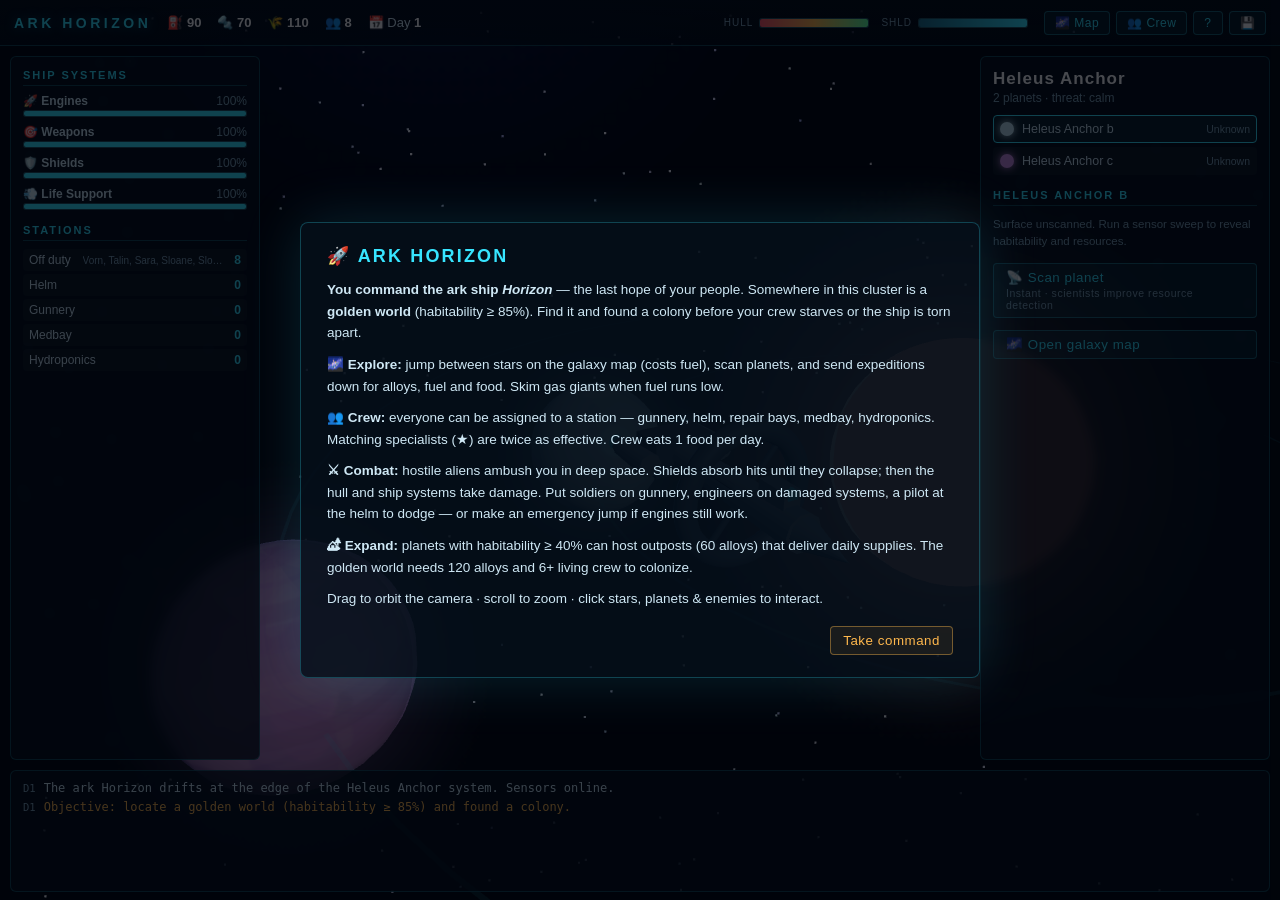
==== commit 0a2ccc18: "Add Ark Horizon: 3D spaceship management game (Three.js) Browser game at /game/ — command a colony a" ====
--- a/game/index.html
+++ b/game/index.html
@@ -1,3016 +1,65 @@
 <!DOCTYPE html>
 <html lang="en">
 <head>
-<meta charset="UTF-8"/>
-<meta name="viewport" content="width=device-width, initial-scale=1.0, viewport-fit=cover, user-scalable=no"/>
-<meta name="theme-color" content="#0b1f16"/>
-<meta name="apple-mobile-web-app-capable" content="yes"/>
-<meta name="apple-mobile-web-app-status-bar-style" content="black-translucent"/>
-<link rel="manifest" href="manifest.json"/>
-<link rel="icon" href="icon.svg" type="image/svg+xml"/>
-<link rel="apple-touch-icon" href="icon.svg"/>
-<title>Emerald Estates — An Underground Empire</title>
-<style>
-  :root{
-    --bg:#0b1410; --panel:#122419; --panel2:#0e1c14; --line:#21402f;
-    --gold:#d9b45b; --gold-hi:#f2d489; --gold-dim:#8f7a45; --green:#5fbf7f; --red:#e2635f;
-    --ink:#e8e4d8; --ink-dim:#9aa89d; --blue:#6fa8dc;
-    --radius:14px;
-  }
-  *{box-sizing:border-box; -webkit-tap-highlight-color:transparent;}
-  html,body{margin:0; padding:0; color:var(--ink);
-    font-family:-apple-system,BlinkMacSystemFont,"Segoe UI",Roboto,Helvetica,Arial,sans-serif;
-    font-size:15px; line-height:1.45; overscroll-behavior:none;}
-  body{background:
-    radial-gradient(1200px 600px at 50% -100px, #14291c 0%, transparent 60%),
-    radial-gradient(900px 500px at 100% 100%, #0d1f15 0%, transparent 55%),
-    var(--bg);
-    min-height:100vh;}
-  body::after{content:''; position:fixed; inset:0; pointer-events:none; z-index:5;
-    box-shadow:inset 0 0 140px rgba(0,0,0,.55);}
-  h1,h2,h3,.serif{font-family:Georgia,"Times New Roman",serif;}
-  button{font:inherit; cursor:pointer; border:none; border-radius:10px;
-    background:var(--panel); color:var(--ink); padding:9px 14px;
-    transition:transform .06s ease, box-shadow .15s;}
-  button:active{transform:scale(.955);}
-  button:disabled{opacity:.4; cursor:default;}
-  button.gold{background:linear-gradient(180deg,var(--gold-hi),#a8843a); color:#241a05; font-weight:700;
-    box-shadow:0 1px 0 #fff3 inset, 0 2px 6px rgba(0,0,0,.4);}
-  button.gold:not(:disabled):hover{box-shadow:0 1px 0 #fff5 inset, 0 0 14px rgba(217,180,91,.35);}
-  button.ghost{background:transparent; border:1px solid var(--line); color:var(--ink-dim);}
-  button.danger{background:#3a1715; color:#f0b0ae; border:1px solid #5c2523;}
-
-  #wrap{max-width:900px; margin:0 auto; padding:0 10px calc(84px + env(safe-area-inset-bottom)); position:relative; z-index:1;}
-  @media(min-width:700px){ #wrap{padding-bottom:20px;} }
-
-  /* ── HUD ── */
-  #hud{position:sticky; top:0; z-index:40; background:linear-gradient(180deg,#0d1a13 88%,rgba(13,26,19,0));
-    padding:10px 4px 10px;}
-  #hud .row1{display:flex; align-items:baseline; gap:10px; flex-wrap:wrap;}
-  #hud h1{font-size:19px; margin:0; color:var(--gold); letter-spacing:.5px; white-space:nowrap;
-    text-shadow:0 0 18px rgba(217,180,91,.35);}
-  #clock{margin-left:auto; font-variant-numeric:tabular-nums; color:var(--ink-dim); font-size:13.5px; white-space:nowrap;}
-  #hud .row2{display:flex; gap:7px; margin-top:8px; flex-wrap:wrap; align-items:center;}
-  .stat{background:linear-gradient(180deg,#16301f,#0c1a12); border:1px solid var(--line); border-radius:11px;
-    padding:5px 11px 5px 9px; font-size:13px; display:flex; gap:5px; align-items:center; white-space:nowrap;
-    box-shadow:0 2px 5px rgba(0,0,0,.28), 0 1px 0 #ffffff10 inset;}
-  .stat .si{font-size:13px; filter:saturate(1.1);}
-  .stat b{font-variant-numeric:tabular-nums; font-weight:700;}
-  .stat .lbl{color:var(--ink-dim); font-size:10.5px; text-transform:uppercase; letter-spacing:.6px;}
-  #heatwrap{flex:1; min-width:120px;}
-  #heatwrap.hot{border-color:#a34; animation:hotpulse 1.1s infinite;}
-  @keyframes hotpulse{0%,100%{box-shadow:0 0 0 rgba(226,99,95,0);}50%{box-shadow:0 0 16px rgba(226,99,95,.55);}}
-  #heatbar{height:8px; border-radius:6px; background:#20140f; overflow:hidden; margin-top:3px;}
-  #heatfill{height:100%; width:0%; background:linear-gradient(90deg,#c98a3a,#e2635f); transition:width .4s;}
-  #speed{display:flex; gap:4px; align-items:center;}
-  #speed button{padding:5px 9px; font-size:12px; border:1px solid var(--line); background:var(--panel2);
-    color:var(--ink-dim); border-radius:9px; transition:background .15s, color .15s;}
-  #speed button.on{color:#1d1405; background:linear-gradient(180deg,var(--gold-hi),var(--gold)); font-weight:700;
-    box-shadow:0 0 10px rgba(217,180,91,.4);}
-  #speed .dawnbtn{background:linear-gradient(180deg,#26304a,#161d30); color:#cdd6ea; border-color:#2c3a54;}
-  #speed .dawnbtn:hover{border-color:#4a5c82;}
-
-  /* ── Scenery ── */
-  #scenewrap{border:1px solid var(--line); border-radius:var(--radius); overflow:hidden; margin:2px 0 4px;
-    box-shadow:0 6px 24px rgba(0,0,0,.45), 0 1px 0 #ffffff12 inset; position:relative;}
-  #scene{display:block; width:100%; height:auto;}
-  #phase{position:absolute; right:9px; top:7px; background:rgba(6,12,9,.55); border:1px solid #ffffff22;
-    border-radius:20px; padding:2px 10px; font-size:11.5px; color:#f2ecd9; backdrop-filter:blur(3px);}
-  .cloud{animation:drift linear infinite;}
-  .c1{animation-duration:95s;} .c2{animation-duration:140s; animation-delay:-60s;} .c3{animation-duration:170s; animation-delay:-120s;}
-  @keyframes drift{from{transform:translateX(-180px);} to{transform:translateX(960px);}}
-  #smoke path{animation:puff 5s infinite ease-in-out; opacity:.5;}
-  @keyframes puff{0%,100%{opacity:.25;}50%{opacity:.6;}}
-  #police{opacity:0; transition:opacity .8s;}
-  #scenewrap.hot #police{opacity:1;}
-  #pl1{animation:blinkr 0.7s infinite;} #pl2{animation:blinkb 0.7s infinite; animation-delay:.35s;}
-  @keyframes blinkr{0%,49%{fill:#ff5148;}50%,100%{fill:#5a1512;}}
-  @keyframes blinkb{0%,49%{fill:#57a0ff;}50%,100%{fill:#12275a;}}
-  .winw{fill:#16281d; transition:fill 1.5s;}
-  #scenewrap.night .winw{fill:#ffd75e;}
-  #scenewrap.night .ghg{fill:#c6e6b8; opacity:.35;}
-
-  /* ── Tabs ── */
-  #tabs{position:fixed; left:0; right:0; bottom:0; z-index:50; display:flex;
-    background:linear-gradient(180deg,#0c1710,#081009); border-top:1px solid var(--line);
-    padding-bottom:env(safe-area-inset-bottom); box-shadow:0 -6px 20px rgba(0,0,0,.5);}
-  #tabs button{flex:1; background:none; border-radius:0; padding:9px 2px 8px; color:var(--ink-dim);
-    font-size:11px; display:flex; flex-direction:column; align-items:center; gap:2px; position:relative; transition:color .2s;}
-  #tabs button .ico{font-size:19px; line-height:1; filter:grayscale(.7) brightness(.8); transition:filter .2s, transform .2s;}
-  #tabs button.on{color:var(--gold);}
-  #tabs button.on .ico{filter:none; transform:translateY(-1px) scale(1.08); text-shadow:0 0 14px rgba(217,180,91,.6);}
-  #tabs button.on::before{content:''; position:absolute; top:0; left:50%; transform:translateX(-50%);
-    width:26px; height:3px; border-radius:0 0 4px 4px; background:linear-gradient(90deg,var(--gold-hi),var(--gold));
-    box-shadow:0 0 8px rgba(217,180,91,.6);}
-  #tabs button .bdg{position:absolute; transform:translate(14px,-4px); background:var(--red); color:#fff;
-    border-radius:9px; font-size:10px; min-width:16px; padding:1px 4px; font-weight:700;}
-  @media(min-width:700px){
-    #tabs{position:sticky; top:0; bottom:auto; border-top:none; border-bottom:1px solid var(--line);
-      max-width:900px; margin:0 auto; background:transparent; box-shadow:none;}
-    #tabs button{font-size:13px; flex-direction:row; gap:7px; padding:11px;}
-  }
-
-  /* ── Segmented sub-tabs (in-tab navigation) ── */
-  .seg{display:flex; gap:3px; background:var(--panel2); border:1px solid var(--line);
-    border-radius:12px; padding:4px; margin:10px 0 4px; overflow-x:auto; -webkit-overflow-scrolling:touch;}
-  .seg::-webkit-scrollbar{display:none;}
-  .seg button{flex:1 0 auto; white-space:nowrap; padding:8px 12px; border-radius:9px; background:none;
-    color:var(--ink-dim); font-size:13px; font-weight:600; transition:background .15s, color .15s;}
-  .seg button.on{background:linear-gradient(180deg,#20402a,#16301f); color:var(--gold);
-    box-shadow:0 1px 3px rgba(0,0,0,.35), 0 1px 0 #ffffff10 inset;}
-  .seg button .cnt{font-size:11px; opacity:.7; margin-left:2px;}
-  .subhint{color:var(--ink-dim); font-size:12.5px; margin:2px 2px 8px; padding:0 2px;}
-
-  /* ── Cards ── */
-  .card{background:linear-gradient(180deg,#132619,#101f15); border:1px solid var(--line); border-radius:var(--radius);
-    padding:13px 14px; margin:10px 0; box-shadow:0 3px 14px rgba(0,0,0,.3), 0 1px 0 #ffffff0a inset;}
-  .card h3{margin:0 0 4px; font-size:16px; color:var(--gold);}
-  .card .sub{color:var(--ink-dim); font-size:12.5px;}
-  .rowline{display:flex; align-items:center; gap:10px; flex-wrap:wrap;}
-  .spacer{flex:1;}
-  .money{color:var(--green); font-variant-numeric:tabular-nums;}
-  .dirty{color:#d9b45b;} .bad{color:var(--red);} .muted{color:var(--ink-dim);}
-  .pill{display:inline-block; background:var(--panel2); border:1px solid var(--line);
-    border-radius:20px; padding:2px 9px; font-size:11.5px; color:var(--ink-dim); margin:2px 3px 2px 0;}
-  .up{color:var(--green);} .down{color:var(--red);}
-
-  /* ── Estate art banner ── */
-  .estArt{height:64px; border-radius:10px 10px 0 0; margin:-13px -14px 10px; overflow:hidden; position:relative;
-    background:linear-gradient(180deg,#33507a 0%, #7c6a52 78%, #1b3323 78%, #12281a 100%);
-    border-bottom:1px solid var(--line);}
-  .estArt.locked{filter:grayscale(.85) brightness(.55);}
-  .estArt svg{position:absolute; bottom:0; left:0; width:100%; height:100%;}
-  .estArt .sil{fill:#0a1a11;}
-  .estArt .ew{fill:#ffd75e;}
-
-  /* ── Residence hero (Grow tab: your current house) ── */
-  .residence{padding:0 !important; overflow:hidden; position:relative;}
-  .residence svg{display:block; width:100%;}
-  .hsil{fill:#1a2c20;} .hsil .ew{fill:#f2d489;}
-  .residence .cap{position:absolute; left:13px; bottom:9px; text-shadow:0 1px 5px #000;}
-  .residence .cap .k{font-size:10.5px; letter-spacing:.6px; text-transform:uppercase; color:#cfd8cf; opacity:.85;}
-  .residence .cap .n{font-family:Georgia,serif; font-size:18px; color:var(--gold);}
-  .residence .pills{position:absolute; right:11px; top:10px; text-align:right;}
-
-  /* ── Plots ── */
-  .plots{display:grid; grid-template-columns:repeat(auto-fill,minmax(92px,1fr)); gap:8px; margin-top:10px;}
-  .plot{background:linear-gradient(180deg,#0f2015 55%,#221a10); border:1px solid var(--line); border-radius:12px;
-    min-height:118px; padding:6px 4px 8px; display:flex; flex-direction:column; align-items:center; justify-content:flex-end;
-    text-align:center; cursor:pointer; user-select:none; position:relative; overflow:hidden;}
-  .plot:hover{border-color:var(--gold-dim);}
-  .plot .plantsvg{width:52px; height:52px;}
-  .plot .nm{font-size:10.5px; color:var(--ink-dim); margin-top:1px; line-height:1.2;}
-  .plot.ready{border-color:var(--gold); box-shadow:0 0 14px rgba(217,180,91,.3), 0 0 4px rgba(217,180,91,.4) inset;}
-  .plot.ready .plantsvg{animation:sway 2s infinite ease-in-out;}
-  @keyframes sway{0%,100%{transform:rotate(-2.5deg);}50%{transform:rotate(2.5deg);}}
-  .plot.dry{border-color:#8a5a2b;}
-  .plot .plus{font-size:24px; color:var(--ink-dim); margin:14px 0;}
-  .bar{width:82%; height:5px; background:#0a0f0c; border-radius:4px; overflow:hidden; margin-top:5px;}
-  .bar i{display:block; height:100%; background:var(--green);}
-  .bar.w i{background:var(--blue);}
-  .sparkle{animation:spk 1.2s infinite;}
-  @keyframes spk{0%,100%{opacity:.4;}50%{opacity:1;}}
-
-  /* ── Offers / contracts ── */
-  .offer{border-left:3px solid var(--gold);}
-  .contract{border-left:3px solid var(--blue);}
-  .offer .price{font-size:17px;}
-  .offbtns{display:flex; gap:8px; margin-top:9px;}
-  .offbtns button{flex:1;}
-
-  /* ── Modal ── */
-  #modalback{position:fixed; inset:0; background:rgba(4,8,6,.8); z-index:100;
-    display:flex; align-items:center; justify-content:center; padding:18px; backdrop-filter:blur(2px);}
-  #modal{background:linear-gradient(180deg,#152a1c,#101f15); border:1px solid var(--gold-dim); border-radius:16px;
-    max-width:480px; width:100%; max-height:82vh; overflow-y:auto; padding:20px;
-    box-shadow:0 20px 60px rgba(0,0,0,.7), 0 0 40px rgba(217,180,91,.08); animation:mIn .22s ease-out;}
-  @keyframes mIn{from{opacity:0; transform:translateY(14px) scale(.97);} to{opacity:1;}}
-  #modal h2{margin:0 0 8px; color:var(--gold); font-size:20px;}
-  #modal .choices{display:flex; flex-direction:column; gap:9px; margin-top:14px;}
-  #modal .choices button{text-align:left; padding:12px 14px; background:var(--panel2);
-    border:1px solid var(--line); line-height:1.35;}
-  #modal .choices button:hover{border-color:var(--gold-dim);}
-  #modal .choices button small{display:block; color:var(--ink-dim); font-size:12px; margin-top:2px;}
-  .hidden{display:none !important;}
-
-  /* ── Toasts & FX ── */
-  #toasts{position:fixed; top:8px; left:50%; transform:translateX(-50%); z-index:200;
-    display:flex; flex-direction:column; gap:6px; width:min(94vw,420px); pointer-events:none;}
-  .toast{background:#182e22; border:1px solid var(--line); border-left:3px solid var(--gold);
-    border-radius:10px; padding:9px 13px; font-size:13.5px; box-shadow:0 4px 18px rgba(0,0,0,.45);
-    animation:tin .25s ease-out;}
-  .toast.bad{border-left-color:var(--red); background:#2c1614;}
-  @keyframes tin{from{opacity:0; transform:translateY(-8px);} to{opacity:1;}}
-  .fxf{position:fixed; z-index:300; pointer-events:none; font-weight:800; font-size:17px;
-    text-shadow:0 2px 6px rgba(0,0,0,.7); animation:fxup 1.15s ease-out forwards;}
-  @keyframes fxup{from{opacity:1; transform:translateY(0);} to{opacity:0; transform:translateY(-72px);}}
-  .fxb{position:fixed; z-index:300; pointer-events:none; font-size:19px; animation:fxb .9s ease-out forwards;}
-  @keyframes fxb{from{opacity:1; transform:translate(0,0) scale(1);} to{opacity:0; transform:translate(var(--dx),var(--dy)) scale(.6);}}
-  body.shake{animation:shake .5s;}
-  @keyframes shake{0%,100%{transform:translateX(0);}15%{transform:translateX(-7px);}30%{transform:translateX(6px);}45%{transform:translateX(-5px);}60%{transform:translateX(4px);}75%{transform:translateX(-2px);}}
-
-  .loglist{font-size:13px;}
-  .loglist div{padding:6px 2px; border-bottom:1px solid var(--line); color:var(--ink-dim);}
-  .loglist b{color:var(--ink);}
-  .statgrid{display:grid; grid-template-columns:1fr 1fr; gap:8px; margin-top:8px;}
-  .statgrid .card{margin:0; text-align:center;}
-  .statgrid .big{font-size:20px; font-weight:700; color:var(--gold);}
-  /* ── Books / P&L report ── */
-  .pnl-row{display:flex; align-items:center; gap:8px; padding:6px 0; font-size:13.5px;}
-  .pnl-row .pl-lbl{flex:0 0 128px; display:flex; gap:6px; align-items:center; white-space:nowrap;}
-  .pnl-row .pl-bar{flex:1; height:8px; border-radius:5px; background:#0a130d; overflow:hidden;}
-  .pnl-row .pl-bar i{display:block; height:100%; border-radius:5px;}
-  .pnl-row .pl-amt{flex:0 0 72px; text-align:right; font-variant-numeric:tabular-nums; font-weight:600;}
-  .pnl-row.lead .pl-lbl{color:var(--red);}
-  .pnl-net{display:flex; align-items:baseline; gap:8px; margin:2px 0 2px;}
-  .pnl-net .pn-big{font-size:26px; font-weight:800; font-variant-numeric:tabular-nums;}
-  .pnl-hint{font-size:12px; color:var(--ink-dim); margin-top:2px;}
-  .achgrid{display:grid; grid-template-columns:1fr 1fr; gap:8px;}
-  .ach{background:var(--panel2); border:1px solid var(--line); border-radius:10px; padding:9px 10px; font-size:12px;}
-  .ach.got{border-color:var(--gold-dim); background:linear-gradient(180deg,#1c2f1c,#14251a);}
-  .ach .em{font-size:19px;}
-  .ach.no{opacity:.45; filter:grayscale(1);}
-  .invrow{display:flex; align-items:center; gap:10px; padding:8px 2px; border-bottom:1px solid var(--line);}
-  .hirebtn{white-space:nowrap;}
-
-  /* ── Title screen ── */
-  #title{position:fixed; inset:0; z-index:400; display:flex; align-items:center; justify-content:center;
-    background:radial-gradient(1000px 700px at 50% 15%, #14351f, #060b08 72%);}
-  #title::after{content:''; position:absolute; inset:0; pointer-events:none;
-    box-shadow:inset 0 0 180px rgba(0,0,0,.7);}
-  #title .tbox{text-align:center; padding:30px; max-width:400px; width:100%; position:relative; z-index:1;}
-  #title .tlogo{font-size:62px; animation:tfloat 3.5s ease-in-out infinite;}
-  @keyframes tfloat{0%,100%{transform:translateY(0);}50%{transform:translateY(-10px);}}
-  #title h1{font-size:40px; color:var(--gold); margin:6px 0 2px; text-shadow:0 0 32px rgba(217,180,91,.45);}
-  #title .tag{color:var(--ink-dim); margin:4px 0 24px; letter-spacing:3px; text-transform:uppercase; font-size:11.5px;}
-  #title button{display:block; width:100%; margin:9px 0; padding:13px; font-size:16px;}
-  #title .tiny{font-size:10.5px; color:var(--ink-dim); margin-top:18px;}
-
-  /* ── Tab-switch animation ── */
-  #view.anim .card{animation:cardIn .3s both;}
-  @keyframes cardIn{from{opacity:0; transform:translateY(10px);} to{opacity:1;}}
-
-  /* ── Life tab ── */
-  .bar.love i{background:#e26fa0;}
-  .bar.trust i{background:var(--gold);}
-  .lbar{width:100%; height:8px; margin:7px 0 3px;}
-  .heart{color:#e26fa0;}
-
-  /* ── Skill minigame ── */
-  .mini-track{position:relative; height:40px; border-radius:12px; overflow:hidden;
-    margin:16px 0 4px; border:1px solid var(--line); background:#0a130d;}
-  .mini-zone{position:absolute; top:0; bottom:0; display:flex; align-items:center; justify-content:center;
-    font-size:10px; font-weight:700; letter-spacing:.5px; text-transform:uppercase; color:#0000;}
-  .mini-marker{position:absolute; top:-4px; bottom:-4px; width:5px; left:0; border-radius:4px;
-    background:#fff; box-shadow:0 0 12px #fff, 0 0 5px #fff; z-index:2;}
-  .mini-tip{font-size:11.5px; color:var(--ink-dim); text-align:center; margin-top:2px;}
-  #mbtn{width:100%; padding:15px; font-size:17px;}
-
-  /* ── Isometric stage (Street = city, Crew = house) ── */
-  #cityStage{margin:6px 0 2px;}
-  #sceneCanvas{width:100%; height:auto; display:block; border-radius:var(--radius);
-    border:1px solid var(--line); background:#0c1a12; cursor:pointer;
-    box-shadow:0 6px 24px rgba(0,0,0,.45), 0 1px 0 #ffffff12 inset; touch-action:manipulation;}
-</style>
+<meta charset="UTF-8">
+<meta name="viewport" content="width=device-width, initial-scale=1.0">
+<title>Ark Horizon — Spaceship Management</title>
+<link rel="stylesheet" href="css/game.css">
+<link rel="icon" href="data:image/svg+xml,<svg xmlns='http://www.w3.org/2000/svg' viewBox='0 0 100 100'><text y='.9em' font-size='90'>🚀</text></svg>">
+<script type="importmap">
+{ "imports": { "three": "./lib/three.module.min.js" } }
+</script>
 </head>
 <body>
-<div id="wrap">
+<div id="app">
+  <canvas id="scene"></canvas>
+
   <div id="hud">
-    <div class="row1">
-      <h1>🌿 Emerald Estates</h1>
-      <span id="clock"></span>
-    </div>
-    <div class="row2">
-      <span class="stat" title="Dirty cash — street money"><span class="si">💵</span><span class="lbl">Cash</span> <b class="dirty" id="hCash"></b></span>
-      <span class="stat" title="Clean money — laundered, spendable on estates"><span class="si">🏦</span><span class="lbl">Bank</span> <b class="money" id="hBank"></b></span>
-      <span class="stat" title="Reputation — unlocks estates, strains and events"><span class="si">⭐</span><span class="lbl">Rep</span> <b id="hRep"></b></span>
-      <span class="stat" id="heatwrap" title="Police heat — above 70 risks raids, 100 triggers a crackdown"><span class="si">🔥</span><span class="lbl">Heat</span> <b id="hHeat"></b>
-        <span style="flex:1"><span id="heatbar"><i id="heatfill" style="display:block"></i></span></span>
-      </span>
-      <span id="speed">
-        <button id="sp0" onclick="A.speed(0)" title="Pause">⏸</button>
-        <button id="sp1" onclick="A.speed(1)" title="Normal speed">1×</button>
-        <button id="sp2" onclick="A.speed(2)" title="Double speed">2×</button>
-        <button id="sp3" onclick="A.speed(3)" title="Quadruple speed">4×</button>
-        <button class="dawnbtn" onclick="A.sleep()" title="Lie low until 6:00 dawn — cools your heat">🌙 Dawn</button>
-      </span>
-    </div>
-  </div>
+    <!-- Top bar -->
+    <header id="topbar">
+      <div class="brand">ARK&nbsp;HORIZON</div>
+      <div class="res" title="Fuel — spent on jumps between star systems">⛽ <span id="r-fuel">0</span></div>
+      <div class="res" title="Alloys — used for repairs, outposts and colonization">🔩 <span id="r-alloys">0</span></div>
+      <div class="res" title="Food — consumed daily by crew aboard">🌾 <span id="r-food">0</span></div>
+      <div class="res" title="Crew alive">👥 <span id="r-crew">0</span></div>
+      <div class="res" title="Mission day">📅 Day <span id="r-day">1</span></div>
+      <div class="bars">
+        <div class="barwrap" title="Hull integrity"><span class="barlabel">HULL</span><div class="bar"><div id="bar-hull" class="fill hull"></div></div></div>
+        <div class="barwrap" title="Shield charge"><span class="barlabel">SHLD</span><div class="bar"><div id="bar-shield" class="fill shield"></div></div></div>
+      </div>
+      <div class="topbtns">
+        <button id="btn-galaxy" class="tb">🌌 Map</button>
+        <button id="btn-crew" class="tb">👥 Crew</button>
+        <button id="btn-help" class="tb">?</button>
+        <button id="btn-save" class="tb">💾</button>
+      </div>
+    </header>
 
-  <!-- ── Living scenery ── -->
-  <div id="scenewrap">
-    <svg id="scene" viewBox="0 0 800 190" preserveAspectRatio="xMidYMax slice" aria-hidden="true">
-      <defs>
-        <linearGradient id="skyG" x1="0" y1="0" x2="0" y2="1">
-          <stop id="skyTop" offset="0" stop-color="#4a7bb5"/>
-          <stop id="skyBot" offset="1" stop-color="#a8cbe8"/>
-        </linearGradient>
-      </defs>
-      <rect width="800" height="190" fill="url(#skyG)"/>
-      <g id="stars" opacity="0" fill="#f5f0dd">
-        <circle cx="60" cy="26" r="1.3"/><circle cx="150" cy="52" r="1"/><circle cx="240" cy="20" r="1.4"/>
-        <circle cx="330" cy="44" r="1"/><circle cx="420" cy="16" r="1.2"/><circle cx="500" cy="58" r="1"/>
-        <circle cx="590" cy="30" r="1.4"/><circle cx="680" cy="50" r="1"/><circle cx="740" cy="22" r="1.2"/>
-        <circle cx="110" cy="80" r="1"/><circle cx="380" cy="74" r="1.1"/><circle cx="640" cy="82" r="1"/>
-      </g>
-      <circle id="sun" cx="-40" cy="200" r="17" fill="#ffd75e"/>
-      <circle id="sunGlow" cx="-40" cy="200" r="30" fill="#ffd75e" opacity="0.18"/>
-      <g id="moonG" opacity="0">
-        <circle id="moon" cx="-40" cy="200" r="12" fill="#e9e7d4"/>
-        <circle id="moonC" cx="-44" cy="196" r="10" fill="#8fa3b8" opacity=".35"/>
-      </g>
-      <g id="clouds" fill="#ffffff" opacity=".8">
-        <g class="cloud c1"><ellipse cx="80" cy="42" rx="34" ry="11"/><ellipse cx="108" cy="36" rx="24" ry="9"/></g>
-        <g class="cloud c2"><ellipse cx="300" cy="66" rx="42" ry="12"/><ellipse cx="336" cy="59" rx="26" ry="9"/></g>
-        <g class="cloud c3"><ellipse cx="30" cy="24" rx="28" ry="9"/></g>
-      </g>
-      <!-- hills -->
-      <path d="M0 148 Q 120 108 260 136 T 520 130 T 800 142 V190 H0 Z" fill="#163824"/>
-      <path d="M0 162 Q 200 132 430 156 T 800 158 V190 H0 Z" fill="#0f2a1a"/>
-      <!-- trees -->
-      <g fill="#0c2416">
-        <circle cx="90" cy="138" r="13"/><rect x="88" y="144" width="4" height="12"/>
-        <circle cx="126" cy="146" r="9"/><rect x="124" y="150" width="4" height="9"/>
-        <circle cx="740" cy="140" r="14"/><rect x="738" y="146" width="4" height="13"/>
-      </g>
-      <!-- greenhouse -->
-      <g>
-        <path class="ghg" d="M330 158 L330 138 Q345 126 360 138 L360 158 Z" fill="#b8d4c2" opacity=".22"/>
-        <path d="M330 158 L330 138 Q345 126 360 138 L360 158" fill="none" stroke="#dfe8db" stroke-width="1.4" opacity=".6"/>
-        <path d="M338 158 V133 M352 158 V133 M330 146 H360" stroke="#dfe8db" stroke-width="0.8" opacity=".45"/>
-      </g>
-      <!-- manor -->
-      <g id="manor">
-        <rect x="470" y="112" width="130" height="48" fill="#132018"/>
-        <polygon points="464,112 535,88 606,112" fill="#0d1812"/>
-        <rect x="452" y="124" width="26" height="36" fill="#101c14"/>
-        <polygon points="448,124 465,110 482,124" fill="#0c1610"/>
-        <rect x="598" y="124" width="26" height="36" fill="#101c14"/>
-        <polygon points="594,124 611,110 628,124" fill="#0c1610"/>
-        <rect x="519" y="80" width="7" height="16" fill="#0d1812"/>
-        <g id="smoke" fill="#c9c4b2">
-          <path d="M521 76 q 4 -7 -1 -12 q 6 2 4 -8" stroke="#c9c4b2" stroke-width="3" fill="none" stroke-linecap="round"/>
-        </g>
-        <rect class="winw" x="484" y="122" width="9" height="13"/>
-        <rect class="winw" x="504" y="122" width="9" height="13"/>
-        <rect class="winw" x="558" y="122" width="9" height="13"/>
-        <rect class="winw" x="578" y="122" width="9" height="13"/>
-        <rect class="winw" x="484" y="142" width="9" height="13"/>
-        <rect class="winw" x="578" y="142" width="9" height="13"/>
-        <rect x="528" y="136" width="16" height="24" rx="7" fill="#241a0c"/>
-      </g>
-      <!-- police car -->
-      <g id="police">
-        <rect x="676" y="150" width="46" height="13" rx="4" fill="#20262e"/>
-        <rect x="686" y="142" width="24" height="10" rx="3" fill="#2a3341"/>
-        <circle cx="686" cy="164" r="4.5" fill="#0a0d11"/><circle cx="712" cy="164" r="4.5" fill="#0a0d11"/>
-        <rect id="pl1" x="690" y="138" width="7" height="4" rx="1"/>
-        <rect id="pl2" x="699" y="138" width="7" height="4" rx="1"/>
-      </g>
-      <!-- foreground hedge -->
-      <path d="M0 178 Q 100 168 200 177 T 420 176 T 640 178 T 800 175 V190 H0 Z" fill="#0a2013"/>
-    </svg>
-    <span id="phase"></span>
-  </div>
+    <!-- Ship systems (left) -->
+    <aside id="left-panel">
+      <h3>SHIP SYSTEMS</h3>
+      <div id="systems"></div>
+      <h3>STATIONS</h3>
+      <div id="stations"></div>
+      <h3 id="missions-h" class="hidden">ACTIVE MISSIONS</h3>
+      <div id="missions"></div>
+      <h3 id="outposts-h" class="hidden">OUTPOSTS</h3>
+      <div id="outposts"></div>
+    </aside>
 
-  <nav id="tabs">
-    <button id="tab-grow"   onclick="A.tab('grow')"><span class="ico">🌱</span>Grow</button>
-    <button id="tab-street" onclick="A.tab('street')"><span class="bdg hidden" id="bdgOffers"></span><span class="ico">🏙️</span>Street</button>
-    <button id="tab-crew"   onclick="A.tab('crew')"><span class="ico">🎩</span>Crew</button>
-    <button id="tab-biz"    onclick="A.tab('biz')"><span class="ico">🏛️</span>Business</button>
-    <button id="tab-life"   onclick="A.tab('life')"><span class="bdg hidden" id="bdgLife"></span><span class="ico">❤️</span>Life</button>
-    <button id="tab-ledger" onclick="A.tab('ledger')"><span class="ico">📜</span>Ledger</button>
-  </nav>
+    <!-- Context panel (right) -->
+    <aside id="right-panel"></aside>
 
-  <!-- Persistent isometric stage: draws the city (Street) or your house+crew (Crew).
-       Kept outside #view so the per-tick content re-renders never destroy the canvas. -->
-  <div id="cityStage" class="hidden"><canvas id="sceneCanvas" width="720" height="430"></canvas></div>
+    <!-- Event log (bottom) -->
+    <div id="log"></div>
 
-  <main id="view"></main>
-</div>
+    <!-- Combat alert banner -->
+    <div id="alert-banner" class="hidden"></div>
 
-<button id="muteBtn" onclick="A.mute()" title="Sound on/off" style="position:fixed; right:10px; bottom:calc(72px + env(safe-area-inset-bottom)); z-index:60; width:42px; height:42px; border-radius:50%; background:#122419; border:1px solid var(--line); font-size:18px; box-shadow:0 3px 12px rgba(0,0,0,.5);">🔊</button>
-
-<div id="toasts"></div>
-<div id="modalback" class="hidden"><div id="modal"></div></div>
-
-<div id="title">
-  <div class="tbox">
-    <div class="tlogo">🌿</div>
-    <h1>Emerald Estates</h1>
-    <div class="tag">An Underground Empire</div>
-    <button class="gold" id="tContinue" onclick="A.startGame(false)">Continue</button>
-    <button class="ghost" id="tNew" onclick="A.startGame(true)">New Empire</button>
-    <div class="tiny">A work of satirical fiction · Plays offline · Autosaves<br>Tap anywhere to enable sound</div>
+    <!-- Modals -->
+    <div id="modal-root" class="hidden"></div>
   </div>
 </div>
-
-<script>
-"use strict";
-/* ═══════════════════════════════════════════════════════════════════
-   EMERALD ESTATES v2 — "The Scenery Update"
-   A Gentlemen × Schedule inspired empire tycoon. Single-file, offline,
-   saves to localStorage. Entirely fictional satire.
-   ═══════════════════════════════════════════════════════════════════ */
-
-/* ── Static data ─────────────────────────────────────────────────── */
-const STRAINS = [
-  {id:'mint',    name:'Garden Mint',     em:'🌱', seed:40,    grow:240,  value:22,  yield:8,  rep:0,   blurb:'A humble beginning. Grows fast, sells cheap.'},
-  {id:'duchess', name:'Duchess OG',      em:'🌿', seed:120,   grow:420,  value:38,  yield:10, rep:20,  blurb:'Refined, floral, beloved by the county set.'},
-  {id:'haze',    name:'Royal Haze',      em:'💨', seed:300,   grow:600,  value:55,  yield:12, rep:60,  blurb:'A heady classic. The clubs cannot get enough.'},
-  {id:'windsor', name:'White Windsor',   em:'❄️', seed:700,   grow:840,  value:80,  yield:14, rep:140, blurb:'Frosted, potent, dangerously fashionable.'},
-  {id:'crown',   name:'Crown Jewel',     em:'👑', seed:1600,  grow:1080, value:115, yield:16, rep:260, blurb:'Award-winning genetics. Connoisseurs only.'},
-  {id:'imperial',name:'Imperial Purple', em:'🟣', seed:3500,  grow:1440, value:165, yield:20, rep:420, blurb:'The stuff of legend. Kings would kill for it.'},
-  {id:'thistle', name:'Velvet Thistle',  em:'🌺', seed:7000,  grow:1800, value:230, yield:24, rep:650, blurb:'Scottish genetics, silk finish, ruinous prices.'},
-  {id:'ghost',   name:'Ghost Orchid',    em:'👻', seed:14000, grow:2280, value:320, yield:28, rep:900, blurb:'Half myth, half flower. Collectors weep openly.'},
-];
-const ESTATES = [
-  {id:'shed',        name:'Allotment Shed',      lord:'Nobody asks questions here', cost:0,      fee:0,     plots:2,  rep:0,    blurb:'A leaky shed behind the allotments. Home sweet home.',
-    art:'<rect x="86" y="34" width="28" height="20"/><polygon points="82,36 100,20 118,36"/><rect class="ew" x="95" y="41" width="9" height="13"/>'},
-  {id:'hollowbrook', name:'Hollowbrook Manor',   lord:'Lord Pemberton',             cost:2500,   fee:120,   plots:4,  rep:40,   blurb:'A cash-strapped baron with a very large cellar.',
-    art:'<rect x="70" y="30" width="60" height="26"/><polygon points="66,30 100,14 134,30"/><rect class="ew" x="78" y="36" width="7" height="9"/><rect class="ew" x="94" y="36" width="7" height="9"/><rect class="ew" x="112" y="36" width="7" height="9"/><rect x="96" y="44" width="10" height="12" fill="#241a0c"/>'},
-  {id:'ashcombe',    name:'Ashcombe Hall',       lord:'The Duke of Ashcombe',       cost:9000,   fee:350,   plots:6,  rep:120,  blurb:'The Duke gambles. The Duke loses. The Duke hosts.',
-    art:'<rect x="52" y="30" width="96" height="26"/><polygon points="48,30 74,16 100,30"/><polygon points="100,30 126,16 152,30"/><rect class="ew" x="62" y="36" width="7" height="9"/><rect class="ew" x="80" y="36" width="7" height="9"/><rect class="ew" x="112" y="36" width="7" height="9"/><rect class="ew" x="130" y="36" width="7" height="9"/><rect x="94" y="42" width="12" height="14" fill="#241a0c"/>'},
-  {id:'ravenswood',  name:'Ravenswood Estate',   lord:'Lady Ravenswood',            cost:25000,  fee:900,   plots:9,  rep:250,  blurb:'Her ladyship prefers her tenants discreet and punctual.',
-    art:'<rect x="62" y="30" width="66" height="26"/><polygon points="58,30 95,15 132,30"/><rect x="128" y="18" width="18" height="38"/><polygon points="126,18 137,6 148,18"/><rect class="ew" x="72" y="36" width="7" height="9"/><rect class="ew" x="90" y="36" width="7" height="9"/><rect class="ew" x="108" y="36" width="7" height="9"/><rect class="ew" x="133" y="26" width="7" height="8"/>'},
-  {id:'blackwater',  name:'Blackwater Castle',   lord:'The Earl of Blackwater',     cost:70000,  fee:2200,  plots:12, rep:450,  blurb:'Twelve sub-basements. A moat. Perfection.',
-    art:'<rect x="56" y="14" width="16" height="42"/><rect x="128" y="14" width="16" height="42"/><rect x="54" y="10" width="4" height="6"/><rect x="62" y="10" width="4" height="6"/><rect x="70" y="10" width="4" height="6"/><rect x="126" y="10" width="4" height="6"/><rect x="134" y="10" width="4" height="6"/><rect x="142" y="10" width="4" height="6"/><rect x="72" y="28" width="56" height="28"/><rect x="72" y="24" width="6" height="5"/><rect x="84" y="24" width="6" height="5"/><rect x="96" y="24" width="6" height="5"/><rect x="108" y="24" width="6" height="5"/><rect x="120" y="24" width="6" height="5"/><rect class="ew" x="61" y="24" width="6" height="8"/><rect class="ew" x="133" y="24" width="6" height="8"/><path d="M92 56 v-14 a8 8 0 0 1 16 0 v14 Z" fill="#241a0c"/>'},
-  {id:'chapel',      name:"St. Crispin's Priory",lord:'The Bishop of Crispin',      cost:160000, fee:5000,  plots:16, rep:700,  blurb:'God-fearing, rent-loving, magnificently soundproof crypts.',
-    art:'<rect x="70" y="32" width="60" height="24"/><polygon points="66,32 100,18 134,32"/><rect x="94" y="4" width="12" height="30"/><polygon points="91,6 100,-6 109,6"/><rect x="98.5" y="-4" width="3" height="9" class="ew"/><rect x="96" y="-1.5" width="8" height="3" class="ew"/><path class="ew" d="M95 38 a5 5 0 0 1 10 0 v10 h-10 Z"/><rect class="ew" x="76" y="38" width="6" height="10"/><rect class="ew" x="118" y="38" width="6" height="10"/>'},
-  {id:'wrath',       name:'Isle of Wrath',       lord:'The Crown (allegedly)',      cost:400000, fee:12000, plots:24, rep:1000, blurb:'An island fortress. Customs need a boat AND a warrant.',
-    art:'<path d="M40 56 Q 60 46 100 48 Q 150 46 160 56 Z" fill="#243a2a"/><rect x="80" y="22" width="40" height="30"/><rect x="74" y="16" width="12" height="36"/><rect x="114" y="16" width="12" height="36"/><rect x="72" y="12" width="4" height="5"/><rect x="80" y="12" width="4" height="5"/><rect x="112" y="12" width="4" height="5"/><rect x="120" y="12" width="4" height="5"/><rect class="ew" x="96" y="30" width="8" height="10"/><path d="M20 58 q 10 -5 20 0 q 10 5 20 0 q 10 -5 20 0 q 10 5 20 0 q 10 -5 20 0 q 10 5 20 0 q 10 -5 20 0 q 10 5 20 0" stroke="#3d6a8a" stroke-width="3" fill="none"/>'},
-];
-const ROLES = {
-  gardener: {name:'Gardener',  em:'🧑‍🌾', hire:800,  wage:150, max:99, blurb:'Auto-harvests every plot at one estate — at base yield. Hand-trim yourself for the Perfect Trim bonus.'},
-  dealer:   {name:'Runner',    em:'🕶️', hire:1200, wage:200, max:99, blurb:'Auto-sells at a flat rate. You only get to haggle on deals you work yourself.'},
-  enforcer: {name:'Enforcer',  em:'🥊', hire:2000, wage:300, max:99, blurb:'Muscle. Takes corners from rival crews and holds your turf.'},
-  fixer:    {name:'Fixer',     em:'🚬', hire:2500, wage:400, max:99, blurb:'Greases palms. Burns 10 heat every dawn.'},
-  botanist: {name:'Botanist',  em:'🔬', hire:4000, wage:500, max:2,  blurb:'+15% harvest yield each. (Max 2)'},
-  guard:    {name:'Gamekeeper',em:'🐕', hire:3000, wage:350, max:3,  blurb:'Each cuts dawn-raid chance by 20%. (Max 3)'},
-  barrister:{name:'Barrister', em:'⚖️', hire:6000, wage:600, max:1,  blurb:'When the police come knocking, they leave with half as much. (Max 1)'},
-};
-const DISTRICTS = [
-  {id:'kettle',  name:'Kettle Lane Market', crew:'The Penny Boys',      income:300,  str:1, blurb:'Stalls, fences, and teenagers on push-bikes.'},
-  {id:'kirkdale',name:'The Kirkdale Estates',crew:'The Broadwater Set', income:700,  str:2, blurb:'Tower blocks. Whoever runs the stairwells runs the estate.'},
-  {id:'canal',   name:'The Canal District', crew:'The Ferrymen',        income:1500, str:3, blurb:'Narrowboats move more than tourists down here.'},
-  {id:'westend', name:'The West End Clubs', crew:'The Mayfair Firm',    income:3000, str:4, blurb:'Velvet ropes, VIP booths, and a very thirsty clientele.'},
-  {id:'docks',   name:'The Docklands',      crew:'The Dockside Syndicate',income:6000,str:5, blurb:'Containers in, containers out. The crown jewel of the city.'},
-];
-const LUXURY = [
-  {id:'watch', name:'Presidential Watch',       em:'⌚', cost:5000,   cur:'cash', rep:10, perk:'Haggling succeeds 5% more often.'},
-  {id:'motor', name:'Vintage Jaguar',           em:'🏎️', cost:15000,  cur:'bank', rep:20, perk:'Street buyers appear 15% more often.'},
-  {id:'boat',  name:'“The Sea Duchess”',        em:'🛥️', cost:35000,  cur:'bank', rep:25, perk:'Contracts get +1 day on the deadline.'},
-  {id:'horse', name:'Racehorse “Liquid Asset”', em:'🐎', cost:40000,  cur:'bank', rep:30, perk:'May win prize money at dawn. Occasionally needs a vet.'},
-  {id:'pent',  name:'Docklands Penthouse',      em:'🌃', cost:60000,  cur:'bank', rep:40, perk:'Heat cools 3 extra points every dawn.'},
-  {id:'art',   name:'Private Art Collection',   em:'🖼️', cost:100000, cur:'bank', rep:60, perk:"The Gentleman's Exit costs £50,000 less."},
-];
-
-/* ── Relationships ───────────────────────────────────────────────── */
-// trade:true means they know the life (unfazed by heat/hits); civilian=false.
-const PEOPLE = [
-  {id:'flora', name:'Florence "Flora" Bell', em:'💐', trade:false, role:'Florist on the high street',
-    likes:'quiet, generous, low-profile living', hates:'heat and violence',
-    perk:'A civilian home base: heat cools 2 extra every dawn.',
-    date:{cost:300, cur:'cash', name:'flowers & a walk in the park'},
-    blurb:'Runs the flower shop that fronts nothing at all. Wants a normal life with someone who isn\'t normal.'},
-  {id:'nia', name:'Nia Okafor', em:'🕶️', trade:true, role:'Lieutenant, a rival crew',
-    likes:'ambition, turf, strength', hates:'weakness and snitching',
-    perk:'Street-wise partner: rival turf take-backs are far less likely.',
-    date:{cost:800, cur:'cash', name:'a night at the Velvet Fox'},
-    blurb:'Dagger Eddie\'s right hand. Sharp, loyal, dangerous. Loves a winner and despises a grass.'},
-  {id:'grace', name:'Grace Adeyemi', em:'⚖️', trade:true, role:'Defence solicitor',
-    likes:'risk, power, a good scandal', hates:'boredom',
-    perk:'Pillow-talk legal cover: raids seize 25% less.',
-    date:{cost:1500, cur:'bank', name:'dinner at a Michelin place'},
-    blurb:'The barrister who keeps half the city out of prison. Bored of safe men. Drawn to the fire.'},
-  {id:'kojo', name:'Kojo "K-Flow" Mensah', em:'🎤', trade:false, role:'Grime artist on the rise',
-    likes:'status, flash, being seen', hates:'looking broke',
-    perk:'Famous partner: your reputation grows 20% faster.',
-    date:{cost:2500, cur:'cash', name:'a video shoot and an afterparty'},
-    blurb:'Blowing up fast. Puts your name in bars and your face on the \'gram. Needs you to look the part.'},
-];
-const COMMUNITY = [
-  {id:'youth',   name:'Kettle Lane Youth Club',   em:'🏓', cost:4000,  trust:15, upkeep:100, blurb:'Somewhere for the kids to be that isn\'t your corner.'},
-  {id:'pantry',  name:'The Free Food Pantry',     em:'🥫', cost:8000,  trust:20, upkeep:200, blurb:'Nobody grasses on the man who feeds the estate.'},
-  {id:'boxing',  name:'Youth Boxing Programme',   em:'🥊', cost:15000, trust:25, upkeep:300, blurb:'Channels the aggression. Also spots talent early.'},
-  {id:'scholar', name:'The Bell Scholarship Fund',em:'🎓', cost:30000, trust:35, upkeep:500, blurb:'Sends estate kids to university. They remember.'},
-  {id:'centre',  name:'The People\'s Centre',      em:'🏛️', cost:60000, trust:50, upkeep:900, blurb:'A leisure centre, clinic and hall. You cut the ribbon.'},
-];
-const PEOPLE_CROSS = 60;   // affection to commit
-const PEOPLE_MARRY = 90;   // affection to marry
-const FRONTS = [
-  {id:'butcher',    name:'Meat & Greet Butchers',     em:'🥩', cost:3000,  launder:400,   blurb:'Nobody audits sausages.'},
-  {id:'laundrette', name:'Bubble Duchess Laundrette', em:'🫧', cost:8000,  launder:1000,  blurb:'Washing money and socks since Tuesday.'},
-  {id:'lounge',     name:'The Velvet Fox Lounge',     em:'🍸', cost:20000, launder:2500,  blurb:'£18 cocktails. All receipts, no questions.'},
-  {id:'carwash',    name:"Squire's Hand Car Wash",    em:'🚗', cost:35000, launder:4000,  blurb:'Suspiciously spotless. The cars too.'},
-  {id:'gym',        name:'Marquess Boxing Club',      em:'🥊', cost:50000, launder:6000,  blurb:'A gentleman settles things in the ring.'},
-  {id:'casino',     name:'The Gilded Stag Casino',    em:'🎰', cost:90000, launder:12000, blurb:'The house always wins. You are the house.'},
-];
-const UPGRADES = [
-  {id:'irrigation', name:'Drip Irrigation',      em:'💧', cost:1500,  blurb:'Plants stay watered twice as long.'},
-  {id:'burner',     name:'Burner Network',       em:'📟', cost:2500,  blurb:'More street offers, 30% less heat per deal.'},
-  {id:'lamps',      name:'Dutch Lamps',          em:'💡', cost:4000,  blurb:'All plants grow 25% faster.'},
-  {id:'vault',      name:'Estate Vaults',        em:'🔐', cost:6000,  blurb:'Raids seize half as much product.'},
-  {id:'compost',    name:'Royal Compost',        em:'🪱', cost:8000,  blurb:'+20% harvest yield.'},
-  {id:'tailor',     name:'Savile Row Wardrobe',  em:'🤵', cost:9000,  blurb:'Look the part: haggling succeeds far more often.'},
-  {id:'greenhouse', name:'Victorian Greenhouses',em:'🏡', cost:12000, blurb:'+2 grow plots at every estate, present and future.'},
-  {id:'scanner',    name:'Police Scanner',       em:'📻', cost:15000, blurb:'Street deals generate half the heat.'},
-  {id:'cellar',     name:'Cold Cellars',         em:'🧊', cost:20000, blurb:'Runners sell at 90% of value instead of 80%.'},
-];
-const ACH = [
-  {id:'sprout',    em:'🌱', name:'Green Fingers',          desc:'Bring in your first harvest'},
-  {id:'firstsale', em:'🤝', name:'Open for Business',      desc:'Close your first street deal'},
-  {id:'k10',       em:'💷', name:'Serious Money',          desc:'Earn £10,000 in total'},
-  {id:'wash50',    em:'🫧', name:'Spin Cycle',             desc:'Launder £50,000'},
-  {id:'estates3',  em:'🏛️', name:'Landed Gentry',          desc:'Hold three estates'},
-  {id:'allest',    em:'👑', name:'Lord of the Manors',     desc:'Hold every estate in the county'},
-  {id:'crew8',     em:'🎩', name:'The Firm',               desc:'Employ eight staff at once'},
-  {id:'raided',    em:'🚨', name:'Cost of Doing Business', desc:'Survive a police raid'},
-  {id:'icecold',   em:'🧊', name:'Ice Cold',               desc:'Reach 200 rep with zero heat'},
-  {id:'sold500',   em:'📦', name:'Volume Dealer',          desc:'Sell 500 units'},
-  {id:'contract5', em:'📜', name:'Man of His Word',        desc:'Complete five contracts'},
-  {id:'turf1',     em:'🗺️', name:'First Blood',            desc:'Take your first corner'},
-  {id:'kingpin',   em:'🔱', name:'Top of the Food Chain',  desc:'Run every district in the city'},
-  {id:'lux3',      em:'💎', name:'A Taste for It',         desc:'Own three luxuries'},
-  {id:'love',      em:'💍', name:'Settling Down',          desc:'Marry someone'},
-  {id:'family',    em:'👶', name:'For the Family',         desc:'Start a family'},
-  {id:'people',    em:'🕊️', name:"The People's Champion",  desc:'Reach 100 Community Trust'},
-  {id:'won',       em:'🏝️', name:"The Gentleman's Exit",   desc:'Retire spotless'},
-];
-const EXIT_COST = 500000;
-const NAMES = ['Alfie','Bertie','Clem','Dot','Errol','Flick','Gus','Hattie','Ivo','Jinx','Kip','Lottie','Milo','Nell','Ozzy','Pru','Quill','Ren','Sid','Tilly','Vic','Wren'];
-
-/* ── State ───────────────────────────────────────────────────────── */
-const SAVE_KEY = 'emerald_estates_v1';
-let S = null;
-function freshState(){
-  return {
-    v:4, day:1, min:480, minF:480, absMin:480, speed:1, tab:'grow',
-    cash:250, bank:0, heat:0, rep:0, trust:0,
-    inv:{}, seeds:{}, market:{},
-    estates:{ shed:{ owned:true, autoReplant:false, plots:mkPlots(2) } },
-    staff:[], fronts:{}, upgrades:{}, turf:{}, luxury:{}, community:{},
-    people:{}, dateDoneDay:0, married:null, family:[],
-    hits:{},
-    offers:[], nextOfferId:1,
-    contracts:[], nextContractId:1,
-    eventMin:null, eventDoneDay:0,
-    ach:{}, log:[], won:false, lost:false, brokeDays:0,
-    muted:false,
-    fin:{ today:{inc:{},exp:{}}, last:{inc:{},exp:{}}, life:{inc:{},exp:{}}, daysClosed:0, hist:[] },
-    stats:{earned:0, laundered:0, sold:0, harvests:0, raids:0, bribes:0, contracts:0, turf:0, hits:0, dates:0, crackdowns:0, daysPlayed:1},
-    seenIntro:false,
-  };
-}
-function mkPlots(n){ const a=[]; for(let i=0;i<n;i++) a.push({strain:null, grown:0, water:0, dry:false}); return a; }
-
-/* ── Helpers ─────────────────────────────────────────────────────── */
-const $ = id => document.getElementById(id);
-const fmt = n => '£' + Math.floor(n).toLocaleString('en-GB');
-const strain = id => STRAINS.find(s=>s.id===id);
-const clamp = (n,a,b)=>Math.max(a,Math.min(b,n));
-const rnd = (a,b)=>a+Math.random()*(b-a);
-const ri = (a,b)=>Math.floor(rnd(a,b+1));
-const pick = a => a[Math.floor(Math.random()*a.length)];
-function clockStr(){ const h=Math.floor(S.min/60), m=Math.floor(S.min%60);
-  return `Day ${S.day} · ${String(h).padStart(2,'0')}:${String(m).padStart(2,'0')}`; }
-function phaseStr(){ const h=S.min/60;
-  if(h>=5&&h<8) return '🌅 Dawn'; if(h>=8&&h<12) return '☀️ Morning';
-  if(h>=12&&h<17) return '🌞 Afternoon'; if(h>=17&&h<20) return '🌇 Evening'; return '🌙 Night'; }
-function invTotal(){ return Object.values(S.inv).reduce((a,b)=>a+b,0); }
-function up(id){ return !!S.upgrades[id]; }
-function mkt(sid){ return S.market[sid]||1; }
-function growSpeed(){ return up('lamps') ? 1.25 : 1; }
-function waterDrain(){ return 100/(up('irrigation') ? 960 : 480); }
-function countRole(r){ return S.staff.filter(s=>s.role===r).length; }
-function gardenersAt(eid){ return S.staff.filter(s=>s.role==='gardener' && s.estate===eid).length; }
-function ownedEstates(){ return ESTATES.filter(e=>S.estates[e.id]?.owned); }
-function calcYield(st,dry){
-  return Math.max(1, Math.round(st.yield*(dry?0.75:1)*(1+0.15*Math.min(countRole('botanist'),2))*(up('compost')?1.2:1)));
-}
-function dealHeat(qty){
-  return Math.max(1, Math.round(qty*0.5*(up('burner')?0.7:1)*(up('scanner')?0.5:1)));
-}
-function lux(id){ return !!S.luxury[id]; }
-function exitCost(){ return EXIT_COST-(lux('art')?50000:0); }
-function ownedTurf(){ return DISTRICTS.filter(d=>S.turf[d.id]); }
-function unownedTurf(){ return DISTRICTS.filter(d=>!S.turf[d.id]); }
-function person(id){ return PEOPLE.find(p=>p.id===id); }
-function aff(id){ return S.people[id]||0; }
-function partnered(id){ return S.married===id; }
-function community(id){ return !!S.community[id]; }
-function addTrust(n){ S.trust=clamp(S.trust+n,0,100); }
-function repMult(){ return partnered('kojo')?1.2:1; }
-function addRepBase(n){ addRep(n*repMult()); }
-function district(id){ return DISTRICTS.find(d=>d.id===id); }
-
-function log(msg, bad){
-  S.log.unshift({t:clockStr(), msg, bad:!!bad});
-  if(S.log.length>60) S.log.length=60;
-}
-function toast(msg, bad){
-  const t=document.createElement('div'); t.className='toast'+(bad?' bad':''); t.innerHTML=msg;
-  $('toasts').appendChild(t);
-  setTimeout(()=>{ t.style.transition='opacity .4s'; t.style.opacity='0'; setTimeout(()=>t.remove(),450); }, 3400);
-}
-function addRep(n){ if(n>0) n*=repMult(); S.rep = Math.max(0, Math.round(S.rep+n)); }
-function addHeat(n){ S.heat = clamp(S.heat+n, 0, 100); if(S.heat>=100) bigRaid(); }
-function earnCash(n){ S.cash+=n; S.stats.earned+=n; }
-/* ── Books: categorised income/expense tracking ──────────────────── */
-// kind is 'inc' or 'exp'; records into today's tally + the lifetime tally.
-function finRec(kind,cat,amt){
-  amt=Math.round(amt); if(!amt || amt<0 || !S.fin) return;
-  const t=S.fin.today[kind], l=S.fin.life[kind];
-  t[cat]=(t[cat]||0)+amt; l[cat]=(l[cat]||0)+amt;
-}
-function finSum(obj){ let s=0; for(const k in obj) s+=obj[k]; return s; }
-// close the day's books at dawn: snapshot → "last night", push to history, reset
-function finClose(){
-  if(!S.fin) return;
-  const t=S.fin.today, inc=finSum(t.inc), exp=finSum(t.exp);
-  S.fin.last=t;
-  S.fin.hist.push({day:S.day, inc, exp, net:inc-exp});
-  if(S.fin.hist.length>14) S.fin.hist.shift();
-  S.fin.daysClosed++;
-  S.fin.today={inc:{},exp:{}};
-}
-
-/* ── Juice: particles & shake ────────────────────────────────────── */
-let lastX = innerWidth/2, lastY = innerHeight/2;
-addEventListener('pointerdown', e=>{ lastX=e.clientX; lastY=e.clientY; }, {passive:true});
-function fxText(txt, color){
-  const el=document.createElement('div'); el.className='fxf'; el.textContent=txt;
-  el.style.left=(lastX-30+rnd(-10,10))+'px'; el.style.top=(lastY-30)+'px';
-  el.style.color=color||'var(--green)';
-  document.body.appendChild(el); setTimeout(()=>el.remove(),1200);
-}
-function fxBurst(em, n){
-  for(let i=0;i<(n||6);i++){
-    const el=document.createElement('div'); el.className='fxb'; el.textContent=em;
-    el.style.left=lastX+'px'; el.style.top=lastY+'px';
-    el.style.setProperty('--dx', rnd(-70,70)+'px');
-    el.style.setProperty('--dy', rnd(-90,-20)+'px');
-    document.body.appendChild(el); setTimeout(()=>el.remove(),950);
-  }
-}
-function shake(){ document.body.classList.remove('shake'); void document.body.offsetWidth; document.body.classList.add('shake'); }
-
-/* ── Procedural sound (WebAudio, no assets) ──────────────────────── */
-let AC=null;
-function audioInit(){ if(!AC){ try{ AC=new (window.AudioContext||window.webkitAudioContext)(); }catch(e){} }
-  if(AC && AC.state==='suspended') AC.resume(); }
-function tone(freq, dur, type, vol, slideTo){
-  if(!AC || (S&&S.muted)) return;
-  const o=AC.createOscillator(), g=AC.createGain();
-  o.type=type||'sine'; o.frequency.value=freq;
-  if(slideTo) o.frequency.exponentialRampToValueAtTime(slideTo, AC.currentTime+dur);
-  g.gain.value=vol||0.08;
-  g.gain.exponentialRampToValueAtTime(0.0001, AC.currentTime+dur);
-  o.connect(g); g.connect(AC.destination);
-  o.start(); o.stop(AC.currentTime+dur);
-}
-const SFX={
-  click:()=>tone(420,0.05,'square',0.05),
-  buy:  ()=>{tone(523,0.09,'triangle',0.09); setTimeout(()=>tone(784,0.12,'triangle',0.09),80);},
-  cash: ()=>{tone(880,0.07,'sine',0.08); setTimeout(()=>tone(1174,0.1,'sine',0.07),70);},
-  plant:()=>tone(300,0.12,'sine',0.06,520),
-  love: ()=>{tone(659,0.1,'sine',0.08); setTimeout(()=>tone(988,0.16,'sine',0.07),90);},
-  bad:  ()=>tone(180,0.3,'sawtooth',0.09,60),
-  win:  ()=>{[523,659,784,1046].forEach((f,i)=>setTimeout(()=>tone(f,0.22,'triangle',0.09),i*110));},
-};
-function sfx(name){ if(S&&S.muted) return; audioInit(); (SFX[name]||SFX.click)(); }
-
-/* ── Skill minigames (a sweeping marker you time) ────────────────── */
-let miniRAF=null, miniPos=0, miniDir=1;
-function stopMini(){ if(miniRAF){ cancelAnimationFrame(miniRAF); miniRAF=null; } }
-// test hook: freeze the marker at a known position (used by the smoke tests)
-window.__mini=(v)=>{ stopMini(); miniPos=v; };
-function runMini(speed){
-  stopMini(); miniPos=Math.random()*0.15; miniDir=1;
-  let last=performance.now();
-  (function frame(now){
-    const dt=Math.min(0.05,(now-last)/1000); last=now;
-    miniPos += miniDir*speed*dt;
-    if(miniPos>=1){ miniPos=1; miniDir=-1; } else if(miniPos<=0){ miniPos=0; miniDir=1; }
-    const m=$('mmark'); if(m) m.style.left=(miniPos*100)+'%';
-    miniRAF=requestAnimationFrame(frame);
-  })(performance.now());
-}
-function harvestMini(eid,i){
-  const p=S.estates[eid]?.plots[i]; if(!p||!p.strain) return;
-  const st=strain(p.strain);
-  showModal(`<h2>✂️ Trimming the ${st.name}</h2>
-    <p class="muted">Tap <b>Trim!</b> as the marker crosses the golden band for a <b>Perfect Trim</b> (+40% yield). The green shoulders still beat a rushed cut. Gardeners only ever manage a base harvest — hand-trimming is where the skill pays.</p>
-    <div class="mini-track">
-      <div class="mini-zone" style="left:0%;width:100%;background:#241a12"></div>
-      <div class="mini-zone" style="left:26%;width:48%;background:#2f5033">+15%</div>
-      <div class="mini-zone" style="left:44%;width:12%;background:linear-gradient(180deg,#f2d489,#a8843a);color:#241a05">+40%</div>
-      <div class="mini-marker" id="mmark"></div>
-    </div>
-    <div class="mini-tip">Hitting outside the green still gives a full base harvest — no risk, just less bonus.</div>
-    <div class="choices"><button class="gold" id="mbtn" onclick="A.trimStop('${eid}',${i})">✂️ Trim!</button></div>`);
-  runMini(1.45);
-}
-function haggleMini(id){
-  const o=S.offers.find(x=>x.id===id); if(!o||o.haggled) return;
-  const st=strain(o.strain);
-  showModal(`<h2>🤝 Haggling for ${st.name}</h2>
-    <p class="muted">Push the price up — but push too far and the buyer walks. Lock it in the <b class="dirty">gold</b> for the best deal; the <b class="bad">red</b> loses the sale.</p>
-    <div class="mini-track">
-      <div class="mini-zone" style="left:0%;width:55%;background:#2f5033">hold firm</div>
-      <div class="mini-zone" style="left:55%;width:30%;background:linear-gradient(180deg,#f2d489,#a8843a);color:#241a05">great deal</div>
-      <div class="mini-zone" style="left:85%;width:15%;background:#4a1f1d;color:#f0b0ae">walks</div>
-      <div class="mini-marker" id="mmark"></div>
-    </div>
-    <div class="mini-tip">Current: ${fmt(o.price)}/ea for ${o.qty}. Nerve is rewarded; greed is punished.</div>
-    <div class="choices">
-      <button class="gold" id="mbtn" onclick="A.haggleStop(${id})">💪 Push!</button>
-      <button class="ghost" onclick="A.close()">Take it as-is</button></div>`);
-  runMini(1.7);
-}
-
-/* ── Achievements ────────────────────────────────────────────────── */
-function award(id){
-  if(S.ach[id]) return;
-  const a=ACH.find(x=>x.id===id); if(!a) return;
-  S.ach[id]=true;
-  toast(`🏆 <b>Achievement:</b> ${a.em} ${a.name}`);
-  log(`Achievement unlocked: ${a.name}.`);
-}
-function chkAch(){
-  if(S.stats.harvests>=1) award('sprout');
-  if(S.stats.sold>=1) award('firstsale');
-  if(S.stats.earned>=10000) award('k10');
-  if(S.stats.laundered>=50000) award('wash50');
-  const n=ownedEstates().length;
-  if(n>=3) award('estates3');
-  if(n>=ESTATES.length) award('allest');
-  if(S.staff.length>=8) award('crew8');
-  if(S.stats.raids>=1) award('raided');
-  if(S.rep>=200 && S.heat<=0) award('icecold');
-  if(S.stats.sold>=500) award('sold500');
-  if(S.stats.contracts>=5) award('contract5');
-  const t=ownedTurf().length;
-  if(t>=1) award('turf1');
-  if(t>=DISTRICTS.length) award('kingpin');
-  if(Object.keys(S.luxury).length>=3) award('lux3');
-  if(S._weddings && Object.keys(S._weddings).length) award('love');
-  if(S.family.length) award('family');
-  if(S.trust>=100) award('people');
-  if(S.won) award('won');
-}
-
-/* ── Modal ───────────────────────────────────────────────────────── */
-let modalOpen=false, pendingEvent=null;
-function showModal(html){ $('modal').innerHTML=html; $('modalback').classList.remove('hidden'); modalOpen=true; }
-function closeModal(){ stopMini(); $('modalback').classList.add('hidden'); modalOpen=false; pendingEvent=null; render(); }
-
-/* ── Plant simulation (per game-minute) ──────────────────────────── */
-function minutePlants(){
-  for(const eid in S.estates){
-    const est=S.estates[eid]; if(!est.owned) continue;
-    const hasGardener = gardenersAt(eid)>0;
-    for(const p of est.plots){
-      if(!p.strain) continue;
-      const st=strain(p.strain);
-      if(hasGardener) p.water=100;
-      if(p.water>0){ p.water=Math.max(0,p.water-waterDrain()); p.grown+=growSpeed(); }
-      else if(p.grown<st.grow) p.dry=true;
-      if(p.grown>=st.grow && hasGardener) harvestPlot(eid,p,true);
-    }
-  }
-}
-function harvestPlot(eid,p,auto,mult){
-  mult=mult||1;
-  const st=strain(p.strain);
-  const y=Math.max(1, Math.round(calcYield(st,p.dry)*mult));
-  S.inv[st.id]=(S.inv[st.id]||0)+y;
-  S.stats.harvests++;
-  addRep(mult>=1.4?3:1);
-  const est=S.estates[eid];
-  const wasDry=p.dry, sid=p.strain;
-  p.strain=null; p.grown=0; p.water=0; p.dry=false;
-  if(auto && est.autoReplant){
-    if(S.seeds[sid]>0){ S.seeds[sid]--; p.strain=sid; p.water=100; }
-    else if(S.cash>=st.seed){ S.cash-=st.seed; finRec('exp','seeds',st.seed); p.strain=sid; p.water=100; }
-  }
-  if(!auto){
-    const tag = mult>=1.4?' — ✨ <b>Perfect Trim!</b>' : mult>1?' — good trim' : '';
-    toast(`Harvested <b>${y}× ${st.name}</b>${tag}${wasDry?' (drought-stunted)':''}`);
-    fxBurst(mult>=1.4?'✨':'🍃', mult>=1.4?10:7); fxText('+'+y+' '+st.em,'#8fd8a8');
-  }
-  else log(`Gardener harvested ${y}× ${st.name} at ${ESTATES.find(e=>e.id===eid).name}.`);
-  chkAch();
-}
-
-/* ── Street offers ───────────────────────────────────────────────── */
-function abs(){ return S.absMin; }
-function minuteOffers(){
-  S.offers = S.offers.filter(o=>{ if(abs()>o.expires){ log(`A buyer for ${strain(o.strain).name} got tired of waiting.`,true); return false;} return true; });
-  const h=S.min/60;
-  if(h<9 && h>2) return;
-  if(S.offers.length>=3) return;
-  const have = Object.keys(S.inv).filter(k=>S.inv[k]>0);
-  let chance = (1/90)*(1+S.rep/200)*(up('burner')?1.6:1)*(lux('motor')?1.15:1);
-  if(!have.length) chance/=4;
-  if(Math.random()<chance) makeOffer(have);
-}
-function makeOffer(have){
-  const sid = have.length ? pick(have) : STRAINS.filter(s=>S.rep>=s.rep)[0].id;
-  const st=strain(sid);
-  const qty=ri(2, 4+Math.floor(S.rep/50));
-  const mult=rnd(0.85,1.4)*mkt(sid);
-  const price=Math.round(st.value*mult);
-  const heat=dealHeat(qty);
-  S.offers.push({id:S.nextOfferId++, strain:sid, qty, price, heat, expires:abs()+90, haggled:false});
-  toast(`🤝 A buyer wants <b>${qty}× ${st.name}</b> @ ${fmt(price)}/ea`);
-  render();
-}
-function sellToOffer(o){
-  const q=Math.min(o.qty, S.inv[o.strain]||0);
-  if(q<=0){ toast('You have none of that in stock.', true); return; }
-  S.inv[o.strain]-=q;
-  const total=q*o.price;
-  earnCash(total); finRec('inc','sales',total);
-  addHeat(o.heat);
-  addRep(Math.ceil(q/3));
-  S.stats.sold+=q;
-  S.offers=S.offers.filter(x=>x.id!==o.id);
-  log(`Sold ${q}× ${strain(o.strain).name} on the street for ${fmt(total)}.`);
-  toast(`💷 +${fmt(total)} cash <span class="muted">(+${o.heat} heat)</span>`);
-  fxText('+'+fmt(total),'#d9b45b'); fxBurst('💷',5); sfx('cash');
-  chkAch();
-  render();
-}
-
-/* ── Contracts ───────────────────────────────────────────────────── */
-function genContract(){
-  const avail=STRAINS.filter(s=>S.rep>=s.rep);
-  const st=pick(avail.slice(-3));
-  const qty=ri(10, 18+Math.floor(S.rep/40));
-  const days=ri(2,4)+(lux('boat')?1:0);
-  const c={id:S.nextContractId++, strain:st.id, qty, deadline:S.day+days, mult:+rnd(1.4,1.8).toFixed(2)};
-  S.contracts.push(c);
-  const pay=Math.round(qty*st.value*c.mult);
-  log(`New contract: ${qty}× ${st.name} within ${days} days for ${fmt(pay)} clean.`);
-  toast(`📜 <b>Contract:</b> ${qty}× ${st.name}, ${days} days, ${fmt(pay)} to the bank`);
-}
-function deliverContract(id){
-  const c=S.contracts.find(x=>x.id===id); if(!c) return;
-  const st=strain(c.strain);
-  if((S.inv[c.strain]||0)<c.qty){ toast('Not enough product in stock.',true); return; }
-  S.inv[c.strain]-=c.qty;
-  const pay=Math.round(c.qty*st.value*c.mult);
-  S.bank+=pay; S.stats.earned+=pay; S.stats.sold+=c.qty; S.stats.contracts++; finRec('inc','contracts',pay);
-  addRep(Math.ceil(c.qty/2));
-  S.contracts=S.contracts.filter(x=>x.id!==id);
-  log(`Contract fulfilled: ${c.qty}× ${st.name} for ${fmt(pay)} clean.`);
-  toast(`📜 Contract paid: <b class="money">+${fmt(pay)}</b> to the bank`);
-  fxText('+'+fmt(pay),'#5fbf7f'); fxBurst('📜',4);
-  chkAch(); render(); save();
-}
-
-/* ── Dealers ─────────────────────────────────────────────────────── */
-function minuteDealers(){
-  const h=S.min/60;
-  if(h<10||h>=22) return;
-  const dealers=countRole('dealer');
-  const rate=up('cellar')?0.9:0.8;
-  for(let i=0;i<dealers;i++){
-    if(Math.random()>1/80) continue;
-    const have=Object.keys(S.inv).filter(k=>S.inv[k]>0)
-      .sort((a,b)=>strain(b).value-strain(a).value);
-    if(!have.length) return;
-    const sid=have[0], st=strain(sid);
-    const q=Math.min(ri(1,3), S.inv[sid]);
-    S.inv[sid]-=q;
-    const total=Math.round(q*st.value*mkt(sid)*rate);
-    earnCash(total); finRec('inc','sales',total);
-    addHeat(1);
-    S.stats.sold+=q;
-    log(`A runner moved ${q}× ${st.name} for ${fmt(total)}.`);
-  }
-}
-
-/* ── Dawn settlement (06:00) ─────────────────────────────────────── */
-function rollMarket(){
-  for(const st of STRAINS) S.market[st.id]=+rnd(0.8,1.3).toFixed(2);
-}
-function settle(lielow){
-  S.day++; S.stats.daysPlayed++;
-  let notes=[];
-  const heatBefore=S.heat;
-  // wages (cash)
-  const wages=S.staff.reduce((a,s)=>a+ROLES[s.role].wage,0);
-  if(wages>0){
-    if(S.cash>=wages){ S.cash-=wages; finRec('exp','wages',wages); notes.push(`Wages paid: ${fmt(wages)}`); }
-    else{
-      const q=S.staff.pop();
-      addRep(-5);
-      notes.push(`Couldn't make payroll — ${ROLES[q.role].name} ${q.name} walked. (-5 rep)`);
-    }
-  }
-  // lord fees (bank, fallback cash at 1.5x)
-  let fees=0;
-  for(const e of ESTATES){ if(S.estates[e.id]?.owned) fees+=e.fee; }
-  if(fees>0){
-    if(S.bank>=fees){ S.bank-=fees; finRec('exp','rent',fees); notes.push(`Lords' consideration: ${fmt(fees)} (bank)`); }
-    else if(S.cash>=fees*1.5){ const paid=Math.round(fees*1.5); S.cash-=paid; finRec('exp','rent',paid); addHeat(3);
-      notes.push(`Paid the lords in used notes: ${fmt(fees*1.5)}. They noticed. (+3 heat)`); }
-    else { addHeat(8); addRep(-3); notes.push(`The lords went unpaid. Word spreads. (+8 heat, -3 rep)`); }
-  }
-  // laundering
-  const cap=FRONTS.reduce((a,f)=>a+(S.fronts[f.id]?f.launder:0),0);
-  if(cap>0 && S.cash>0){
-    const amt=Math.min(S.cash,cap);
-    const cleaned=Math.round(amt*0.9);
-    S.cash-=amt; S.bank+=cleaned; S.stats.laundered+=cleaned; finRec('exp','washfee',amt-cleaned);
-    notes.push(`Fronts laundered ${fmt(amt)} → ${fmt(cleaned)} clean.`);
-  }
-  // turf income & rival pressure — skipped when lying low (corners shut for the night)
-  const held=ownedTurf();
-  if(held.length && lielow){
-    notes.push(`You kept the corners quiet overnight — no takings, no attention.`);
-  } else if(held.length){
-    const inc=held.reduce((a,d)=>a+d.income,0);
-    earnCash(inc); finRec('inc','turf',inc);
-    const turfHeat=held.reduce((a,d)=>a+d.str,0);   // heat scales with district strength
-    S.heat=clamp(S.heat+turfHeat,0,100);
-    notes.push(`Your corners kicked up ${fmt(inc)} street cash. (+${turfHeat} heat)`);
-    // take-back chance rises with number of districts held; Nia and dead rival leaders soften it
-    let tbChance=(0.10+0.05*held.length)*(partnered('nia')?0.4:1);
-    for(const d of held){ if(S.hits[d.id]) tbChance*=0.6; }
-    if(Math.random() < tbChance){
-      const d=pick(held);
-      if(countRole('enforcer')>=d.str){
-        addRep(5); const med=Math.min(500,S.cash); S.cash-=med; finRec('exp','fines',med);
-        notes.push(`${d.crew} moved on ${d.name} — your enforcers held the line. (+5 rep, £500 in medical bills)`);
-      } else {
-        delete S.turf[d.id]; addRep(-8);
-        notes.push(`${d.crew} took back ${d.name} overnight. (-8 rep)`);
-      }
-    }
-  }
-  // community upkeep (cash) + trust decay drift toward investment level
-  let upkeep=0; for(const c of COMMUNITY){ if(S.community[c.id]) upkeep+=c.upkeep; }
-  if(upkeep>0){
-    if(S.cash>=upkeep){ S.cash-=upkeep; finRec('exp','upkeep',upkeep); notes.push(`Community upkeep: ${fmt(upkeep)}.`); }
-    else { addTrust(-8); notes.push(`Couldn't fund the community projects. Trust slips. (-8 trust)`); }
-  }
-  // family stipend (cash) — the cost, and the reason, to get out clean
-  if(S.family.length){
-    const keep=S.family.length*200;
-    if(S.cash>=keep){ S.cash-=keep; finRec('exp','upkeep',keep); notes.push(`Family upkeep: ${fmt(keep)}.`); }
-    else if(S.bank>=keep){ S.bank-=keep; finRec('exp','upkeep',keep); notes.push(`Family upkeep from the bank: ${fmt(keep)}.`); }
-    else { addTrust(-2); notes.push('Money was tight at home this week.'); }
-  }
-  // racehorse
-  if(lux('horse')){
-    const r=Math.random();
-    if(r<0.2){ const w=ri(1000,4000); S.bank+=w; S.stats.earned+=w; finRec('inc','windfalls',w); notes.push(`Liquid Asset romped home at Ascot: +${fmt(w)} (bank).`); }
-    else if(r<0.25){ const vet=Math.min(800,S.cash); S.cash-=vet; finRec('exp','upkeep',vet); notes.push('Vet bill for Liquid Asset: £800. He regrets nothing.'); }
-  }
-  // heat decay (fixers, penthouse, civilian partner, community trust) + lying-low bonus
-  let cool=4 + countRole('fixer')*10 + (lux('pent')?3:0) + (partnered('flora')?2:0) + Math.floor(S.trust/25);
-  if(lielow) cool += 16;   // a quiet night off the streets cools things down
-  if(S.heat>0){ const before=S.heat; S.heat=clamp(S.heat-cool,0,100);
-    notes.push(`Heat cooled ${before}→${S.heat}.`); }
-  S._lastHeatDelta = Math.round(S.heat - heatBefore);
-  // contracts: expire + maybe generate
-  S.contracts=S.contracts.filter(c=>{
-    if(S.day>c.deadline){ addRep(-5); log(`Contract for ${strain(c.strain).name} expired. Your word suffers. (-5 rep)`,true); return false; }
-    return true;
-  });
-  if(S.contracts.length<2 && S.rep>=30 && Math.random()<0.5) genContract();
-  // market shift
-  rollMarket();
-  // raid check (gamekeepers reduce)
-  const guardCut=1-0.2*Math.min(countRole('guard'),3);
-  if(S.heat>=70 && Math.random()*100 < (S.heat-55)*1.5*guardCut) raid();
-  // close the day's books (income vs expenses) for the report
-  finClose();
-  // schedule today's random event
-  S.eventMin = (Math.random()<0.4) ? ri(10*60, 21*60) : null;
-  // bankruptcy check — dead broke with nothing to sell, several dawns running
-  if(S.cash<=0 && S.bank<=0 && invTotal()<=0){
-    S.brokeDays=(S.brokeDays||0)+1;
-    if(S.brokeDays>=3){ notes.forEach(n=>log(n)); gameOverBroke(); return; }
-    notes.push(`No cash, no bank, nothing to sell. ${3-S.brokeDays} more day${3-S.brokeDays!==1?'s':''} like this and it's over.`);
-  } else { S.brokeDays=0; }
-  notes.forEach(n=>log(n));
-  toast(`🌅 <b>Dawn, day ${S.day}.</b> ` + (notes[0]||''), false);
-  chkAch();
-  save();
-}
-
-/* ── Raids ───────────────────────────────────────────────────────── */
-function raidSeverity(){ return (countRole('barrister')>0?0.5:1) * (up('vault')?0.5:1) * (partnered('grace')?0.75:1); }
-function raid(){
-  S.stats.raids++;
-  shake(); sfx('bad'); pushWar('hq');
-  const sev=raidSeverity();
-  const e=pick(ownedEstates());
-  const est=S.estates[e.id];
-  let plantsLost=0;
-  for(const p of est.plots){ if(p.strain){ plantsLost++; p.strain=null; p.grown=0; p.water=0; p.dry=false; } }
-  let seized=0;
-  for(const k in S.inv){ const take=Math.floor(S.inv[k]*0.4*sev); S.inv[k]-=take; seized+=take; }
-  const fine=Math.round((500+S.day*80)*sev);
-  const paidFine=Math.min(fine,S.cash); S.cash-=paidFine; finRec('exp','fines',paidFine);
-  S.heat=45;
-  const msg=`🚨 <b>RAID at ${e.name}!</b> ${plantsLost} plants destroyed, ${seized} units seized, ${fmt(fine)} in "fines".`
-    + (countRole('barrister')?' Your barrister softened the blow.':'');
-  log(msg.replace(/<[^>]+>/g,''), true);
-  chkAch();
-  showModal(`<h2>🚨 Police Raid</h2><p>${msg}</p>
-    <p class="muted">Keep heat below 70 — bribe, hire fixers and gamekeepers, or lie low.</p>
-    <div class="choices"><button onclick="A.close()">Regroup</button></div>`);
-}
-function bigRaid(){
-  if(S._bigRaidLock) return; S._bigRaidLock=true;
-  setTimeout(()=>{ S._bigRaidLock=false; },100);
-  S.stats.raids++; S.stats.crackdowns++;
-  shake(); pushWar('hq');
-  let seized=0;
-  for(const k in S.inv){ const take=Math.floor(S.inv[k]*0.75); S.inv[k]-=take; seized+=take; }
-  for(const eid in S.estates){ for(const p of S.estates[eid].plots){ p.strain=null;p.grown=0;p.water=0;p.dry=false; } }
-  const fine=Math.round(S.cash*0.3);
-  S.cash-=fine; finRec('exp','fines',fine); S.heat=55;
-  log(`MAJOR CRACKDOWN: every grow torched, ${seized} units and ${fmt(fine)} seized.`, true);
-  chkAch();
-  if(S.stats.crackdowns>=3){ gameOverBusted(); return; }
-  showModal(`<h2>🚁 Major Crackdown</h2>
-    <p>Heat hit 100. Helicopters over every estate. They torched <b>every plant</b>, seized <b>${seized} units</b> and ${fmt(fine)} in cash.</p>
-    <p class="muted">You kept your freedom — barely. This is crackdown <b>${S.stats.crackdowns}/3</b> — a third one ends it. Watch the heat bar.</p>
-    <div class="choices"><button onclick="A.close()">Start again, quietly</button></div>`);
-}
-/* ── Lose conditions ─────────────────────────────────────────────── */
-function gameOverBusted(){
-  S.lost=true; S.speed=0; S.stats.daysPlayed=S.day;
-  log('Arrested. Three major crackdowns was one too many.', true);
-  showModal(`<h2>🚔 Nicked</h2>
-    <p>Third crackdown, third strike. This time the door doesn't get kicked in — it gets kicked in <i>and</i> you're in the back of the van.
-    Whatever you were mid-deal on, someone else runs it now.</p>
-    <p class="muted">Every empire has a ceiling on luck. You found yours.</p>
-    <p><b>Busted on day ${S.day}.</b></p>
-    <p class="muted">Earned ${fmt(S.stats.earned)} · ${S.stats.sold} units sold · ${S.stats.turf} corners taken ·
-    ${Object.keys(S.ach).length}/${ACH.length} achievements.</p>
-    <div class="choices"><button class="gold" onclick="A.newGame(true)">New Empire</button></div>`);
-  save();
-}
-function gameOverBroke(){
-  S.lost=true; S.speed=0; S.stats.daysPlayed=S.day;
-  log('Bankrupt. No cash, no bank, nothing left to sell.', true);
-  showModal(`<h2>📉 Cleaned Out</h2>
-    <p>No cash in your pocket, nothing in the bank, nothing left in the pots to sell, and nobody left who'll front you a seed
-    on credit. The empire didn't get raided — it just quietly ran out of road.</p>
-    <p class="muted">Even a criminal enterprise needs working capital.</p>
-    <p><b>Broke on day ${S.day}.</b></p>
-    <p class="muted">Earned ${fmt(S.stats.earned)} · ${S.stats.sold} units sold · ${S.stats.harvests} harvests.</p>
-    <div class="choices"><button class="gold" onclick="A.newGame(true)">New Empire</button></div>`);
-  save();
-}
-
-/* ── Narrative events ────────────────────────────────────────────── */
-const EVENTS = [
-  {
-    title:'The Heir Apparent', em:'🎓',
-    text:'Rupert, Lord Pemberton\'s idiot son, has stumbled into the cellar op. He is thrilled. He wants in. He is also extremely loud about it.',
-    cond:()=>S.estates.hollowbrook?.owned,
-    choices:[
-      {t:'Pay him to forget (£2,000 cash)', s:'Money buys silence', f(){ if(S.cash<2000)return 'Not enough cash.'; S.cash-=2000; log('Paid off Rupert.'); return 'Rupert buys a jet ski and forgets everything.'; }},
-      {t:'Bring him into the fold', s:'Free labour, loud labour', f(){ S.staff.push({role:'gardener',name:'Rupert',estate:bestGardenEstate()}); addHeat(6); log('Recruited Rupert as a gardener.'); return 'Rupert becomes an enthusiastic (free-hire) gardener. +6 heat, because Rupert.'; }},
-      {t:'Frighten him properly', s:'A reputation is a currency', f(){ addRep(12); if(Math.random()<0.3){ addHeat(20); return 'Rupert soiled himself, gained your respect... then told a policeman anyway. +12 rep, +20 heat.'; } return 'Rupert will never speak of this. Word of your menace spreads. +12 rep.'; }},
-    ]
-  },
-  {
-    title:'Dagger Eddie Comes Calling', em:'🗡️',
-    text:'Eddie "The Dagger" Okafor runs the east side. He offers to buy your entire stock — at 60% of value, in cash, no heat, no fuss.',
-    cond:()=>invTotal()>=10,
-    choices:[
-      {t:'Sell the lot', s:'Fast, safe, cheap', f(){ let tot=0; for(const k in S.inv){ tot+=Math.round(S.inv[k]*strain(k).value*0.6); S.stats.sold+=S.inv[k]; S.inv[k]=0; } earnCash(tot); log(`Sold everything to Dagger Eddie for ${fmt(tot)}.`); return `Eddie's men load the van. ${fmt(tot)} cash, zero heat.`; }},
-      {t:'Decline, politely', s:'Keep your margins', f(){ addRep(5); return 'Eddie smiles thinly. "Another time." Standing firm earns respect. +5 rep.'; }},
-      {t:'Counter: he retails for YOU', s:'Bold. Risky.', f(){ if(Math.random()<0.45){ addRep(20); S.staff.push({role:'dealer',name:'Eddie\'s crew',estate:null}); return 'Eddie laughs, then shakes on it. His crew now runs for you — a free Runner! +20 rep.'; } addHeat(12); return 'Eddie does not laugh. His crew makes noise all week. +12 heat.'; }},
-    ]
-  },
-  {
-    title:'The Journalist', em:'📰',
-    text:'A reporter from the Gazette has been photographing delivery vans near your estates. She has a notebook and ambitions.',
-    choices:[
-      {t:'Buy the story (£1,500 cash)', s:'Everyone has a price', f(){ if(S.cash<1500)return 'Not enough cash.'; S.cash-=1500; addHeat(-8); return 'She takes a "consultancy fee" and develops sudden amnesia. -8 heat.'; }},
-      {t:'Lie low a while', s:'Lose the day', f(){ addHeat(-15); S.min=Math.max(S.min, 22*60); return 'You shutter operations until dark. -15 heat, but the day is gone.'; }},
-      {t:'Charm her over dinner', s:'Rep 100+ recommended', f(){ if(S.rep>=100||Math.random()<0.35){ addRep(10); addHeat(-5); return 'She prints a glowing profile of a "local agricultural entrepreneur". +10 rep, -5 heat.'; } addHeat(15); return 'The dinner goes poorly. The headline goes worse. +15 heat.'; }},
-    ]
-  },
-  {
-    title:'A Flutter at the Club', em:'🥊',
-    text:'The Marquess Boxing Club hosts an unlicensed bout tonight. Big Tam is 3-to-1 against, and you happen to know his opponent had a heavy lunch.',
-    choices:[
-      {t:'Bet £1,000 on Big Tam', s:'50/50 for triple', f(){ if(S.cash<1000)return 'Not enough cash.'; S.cash-=1000; if(Math.random()<0.5){ earnCash(3000); return 'Big Tam flattens him in round two. +£3,000!'; } return 'The heavy lunch was, apparently, spinach. You lose £1,000.'; }},
-      {t:'Keep your money', s:'Gambling is for lords', f(){ return 'You sip your drink and watch lords lose fortunes. Educational.'; }},
-    ]
-  },
-  {
-    title:'Invitation: The Shoot', em:'🦆',
-    text:'Lady Ravenswood invites you to a pheasant shoot with half the county\'s aristocracy. Contacts like these open cellar doors.',
-    choices:[
-      {t:'Attend, impeccably dressed', s:'+rep, costs £500 cash', f(){ if(S.cash<500)return 'Not enough cash.'; S.cash-=500; addRep(20); return 'You miss every pheasant but hit it off with three lords. +20 rep.'; }},
-      {t:'Send apologies', s:'Business first', f(){ return 'You stay home and count money. Also a fine afternoon.'; }},
-    ]
-  },
-  {
-    title:'The Agronomist', em:'🧪',
-    text:'A travelling Dutch agronomist, smelling faintly of victory, offers premium genetics at half price — cash only, today only.',
-    choices:[
-      {t:'Buy 3 discount seeds', s:'Half price, next tier up', f(){
-        const next=STRAINS.filter(s=>s.rep>S.rep)[0]||STRAINS[STRAINS.length-1];
-        const cost=Math.round(next.seed*0.5*3);
-        if(S.cash<cost)return `Not enough cash (need ${fmt(cost)}).`;
-        S.cash-=cost; S.seeds[next.id]=(S.seeds[next.id]||0)+3;
-        return `You buy 3× ${next.name} seeds for ${fmt(cost)}. They're in your seed stash — plantable even below rep requirement.`; }},
-      {t:'Decline', s:'Trust no one in clogs', f(){ return 'He shrugs and pedals off into the mist.'; }},
-    ]
-  },
-  {
-    title:'The Policeman\'s Ball', em:'🎗️',
-    text:'The Police Benevolent Fund is holding its annual charity ball. Donations are, of course, entirely voluntary and enormously appreciated.',
-    cond:()=>S.heat>=20,
-    choices:[
-      {t:'Donate £2,500 (cash)', s:'-25 heat', f(){ if(S.cash<2500)return 'Not enough cash.'; S.cash-=2500; addHeat(-25); S.stats.bribes++; return 'Your generosity is noted at the highest levels. -25 heat.'; }},
-      {t:'Donate nothing', s:'Principles are free', f(){ return 'You keep your money and your principles. The chief inspector keeps your file.'; }},
-    ]
-  },
-  {
-    title:'Sticky Fingers', em:'🫳',
-    text:'Your books don\'t balance. One of your runners has been skimming — about £400 so far, you reckon.',
-    cond:()=>countRole('dealer')>0,
-    choices:[
-      {t:'Sack them on the spot', s:'Lose the runner', f(){ const i=S.staff.findIndex(s=>s.role==='dealer'); S.staff.splice(i,1); addRep(8); return 'Publicly, memorably sacked. The rest of the crew stands very straight. +8 rep.'; }},
-      {t:'Dock wages, keep them', s:'Recover £400', f(){ earnCash(400); addRep(-4); return 'You take it out of their pay. They stay, sullenly. +£400, -4 rep.'; }},
-      {t:'Let it slide', s:'Loyalty has a price', f(){ addRep(-8); return 'Word gets round that you can be skimmed. -8 rep.'; }},
-    ]
-  },
-  {
-    title:'A Private Arrangement', em:'🥂',
-    text:'A viscount with famous parties wants a discreet bulk order: 15 units of your finest, paid in spotless money through his family office.',
-    cond:()=>invTotal()>=15,
-    choices:[
-      {t:'Supply him (15 best units)', s:'150% value, straight to BANK', f(){
-        let need=15, tot=0;
-        const have=Object.keys(S.inv).filter(k=>S.inv[k]>0).sort((a,b)=>strain(b).value-strain(a).value);
-        for(const k of have){ const q=Math.min(need,S.inv[k]); S.inv[k]-=q; need-=q; tot+=Math.round(q*strain(k).value*1.5); S.stats.sold+=q; if(!need)break; }
-        S.bank+=tot; S.stats.earned+=tot; addRep(15);
-        return `The family office wires ${fmt(tot)} — clean as choirboys. +15 rep.`; }},
-      {t:'Decline', s:'Too many witnesses', f(){ return 'The viscount pouts and orders champagne instead.'; }},
-    ]
-  },
-  {
-    title:'Fire in the Cellar!', em:'🔥',
-    text:'A lamp has tipped over at one of your grows. Smoke is curling under the cellar door.',
-    cond:()=>anyPlants(),
-    choices:[
-      {t:'Pay the brigade quietly (£800 cash)', s:'Save the crop', f(){ if(S.cash<800)return 'Not enough cash.'; S.cash-=800; return 'Four firemen, one bribe, zero paperwork. The crop survives.'; }},
-      {t:'Let it burn', s:'Lose plants at one estate', f(){ const eids=Object.keys(S.estates).filter(id=>S.estates[id].owned&&S.estates[id].plots.some(p=>p.strain)); const eid=pick(eids); let n=0; for(const p of S.estates[eid].plots){ if(p.strain){n++; p.strain=null;p.grown=0;p.water=0;p.dry=false;} } addHeat(5); return `${n} plants at ${ESTATES.find(e=>e.id===eid).name} go up in fragrant smoke. +5 heat.`; }},
-    ]
-  },
-  {
-    title:'Toffs\' Poker Night', em:'🃏',
-    text:'You\'re invited to a high-stakes table at Ashcombe Hall. The Duke plays badly and pays promptly — by bank transfer.',
-    cond:()=>S.estates.ashcombe?.owned,
-    choices:[
-      {t:'Buy in (£2,000 cash)', s:'40% to win £5,000 clean', f(){ if(S.cash<2000)return 'Not enough cash.'; S.cash-=2000; if(Math.random()<0.4){ S.bank+=5000; return 'You fold when you should and raise when you must. +£5,000, wired clean.'; } return 'The Duke, astonishingly, had the flush. -£2,000.'; }},
-      {t:'Watch from the bar', s:'Free entertainment', f(){ addRep(3); return 'You network over whisky instead. +3 rep.'; }},
-    ]
-  },
-  {
-    title:'A Rat in the Walls', em:'🐀',
-    text:'Someone has been talking to the constabulary about vans, cellars and "an agricultural smell".',
-    choices:[
-      {t:'Have the fixer handle it', s:'Requires a Fixer', f(){ if(!countRole('fixer'))return 'You don\'t employ a Fixer.'; addHeat(-5); return 'Your fixer identifies the rat and buys them a one-way ticket to Marbella. -5 heat.'; }},
-      {t:'Weather it', s:'+12 heat', f(){ addHeat(12); return 'The whispers reach the station. +12 heat.'; }},
-    ]
-  },
-  {
-    title:'The Corgi Incident', em:'🐕',
-    text:'Lady Ravenswood\'s prize corgi, Admiral Fluffington III, has eaten an entire drying tray. He is currently extremely relaxed.',
-    cond:()=>S.estates.ravenswood?.owned,
-    choices:[
-      {t:'Discreet vet, your expense (£900)', s:'Handle it like a gentleman', f(){ if(S.cash<900)return 'Not enough cash.'; S.cash-=900; addRep(8); return 'The Admiral makes a full, mellow recovery. Her ladyship is touched by your concern. +8 rep.'; }},
-      {t:'Deny everything', s:'It was the gardener\'s fault', f(){ if(Math.random()<0.3){ addHeat(10); return 'The vet\'s report is... specific. Questions are asked. +10 heat.'; } return 'The Admiral isn\'t talking. You\'re in the clear.'; }},
-    ]
-  },
-  {
-    title:'A Bent Detective', em:'🕵️',
-    text:'Detective Sergeant Mould, famously flexible, offers his "consultancy services" — advance warning of any interest in your affairs.',
-    cond:()=>S.heat>=30,
-    choices:[
-      {t:'Pay the retainer (£3,000 cash)', s:'-30 heat', f(){ if(S.cash<3000)return 'Not enough cash.'; S.cash-=3000; addHeat(-30); S.stats.bribes++; return 'Files go missing. Patrols reroute. Money well spent. -30 heat.'; }},
-      {t:'Show him the door', s:'Bent coppers talk', f(){ addHeat(6); return 'Mould leaves, offended, and mentions you at the station. +6 heat.'; }},
-    ]
-  },
-  {
-    title:'The Seed Auction', em:'🔨',
-    text:'A very unofficial auction is happening in the back room of the Velvet Fox. Lot 7: a small envelope of exceptional genetics.',
-    choices:[
-      {t:'Bid £2,500 (cash)', s:'60% to win 5 premium seeds', f(){ if(S.cash<2500)return 'Not enough cash.'; S.cash-=2500;
-        if(Math.random()<0.6){ const next=STRAINS.filter(s=>s.rep>S.rep)[0]||STRAINS[STRAINS.length-1]; S.seeds[next.id]=(S.seeds[next.id]||0)+5; return `Yours! 5× ${next.name} seeds in the stash.`; }
-        return 'A man with no eyebrows outbids you at the last second. -£2,500.'; }},
-      {t:'Keep your paddle down', s:'Auctions are for mugs', f(){ return 'Lot 7 goes to a nervous vicar. Probably for the best.'; }},
-    ]
-  },
-  {
-    title:'The Documentary Crew', em:'🎥',
-    text:'A streaming service wants to film "Great Houses of England" at one of your estates. Cameras. Everywhere. But the fee is handsome and paid by invoice.',
-    cond:()=>ownedEstates().length>=2,
-    choices:[
-      {t:'Allow filming', s:'+£4,000 clean, +15 heat', f(){ S.bank+=4000; S.stats.earned+=4000; addHeat(15); return 'The fee lands cleanly in the bank. Unfortunately, episode 3 features a suspiciously humming cellar door. +15 heat.'; }},
-      {t:'Refuse, graciously', s:'Privacy is priceless', f(){ addRep(5); return '"A private home," you say, "is a private home." The lords approve. +5 rep.'; }},
-    ]
-  },
-  {
-    title:'The Harvest Festival', em:'🎪',
-    text:'The village fete needs a star exhibit and the vicar is eyeing your "tomatoes". A stall could be lucrative. Or incriminating.',
-    cond:()=>invTotal()>=10,
-    choices:[
-      {t:'Donate 10 units to charity', s:'+25 rep', f(){ let need=10; for(const k of Object.keys(S.inv)){ const q=Math.min(need,S.inv[k]); S.inv[k]-=q; need-=q; if(!need)break; } addRep(25); return 'Your "herbal preserves" win first prize. The village adores you. +25 rep.'; }},
-      {t:'Run a quiet stall', s:'Sell 10 units at 120%, +10 heat', f(){ let need=10, tot=0; for(const k of Object.keys(S.inv).sort((a,b)=>strain(b).value-strain(a).value)){ const q=Math.min(need,S.inv[k]); S.inv[k]-=q; need-=q; tot+=Math.round(q*strain(k).value*1.2); S.stats.sold+=q; if(!need)break; } earnCash(tot); addHeat(10); return `The stall sells out in an hour. +${fmt(tot)}, +10 heat, and one very chatty constable.`; }},
-      {t:'Stay away', s:'Fetes are a trap', f(){ return 'You send a cake instead. It does not win.'; }},
-    ]
-  },
-  {
-    title:'The Old Boys\' Network', em:'🦉',
-    text:'An invitation on thick card: membership of the Owl & Sceptre, the club where judges, ministers and newspaper owners drink.',
-    cond:()=>S.rep>=150,
-    choices:[
-      {t:'Pay the joining fee (£5,000 bank)', s:'+40 rep, -10 heat', f(){ if(S.bank<5000)return 'Not enough clean money — the club does not take used notes.'; S.bank-=5000; addRep(40); addHeat(-10); return 'You are now clubbable. Doors open. Files close. +40 rep, -10 heat.'; }},
-      {t:'Decline the honour', s:'Stay a mystery', f(){ addRep(5); return 'Declining the Owl & Sceptre is itself a power move. +5 rep.'; }},
-    ]
-  },
-  {
-    title:'Fog on the Moors', em:'🌫️',
-    text:'Smugglers in a fishing boat offer a crate of seeds "liberated" from a Dutch greenhouse — 60% off, no receipts, obviously.',
-    choices:[
-      {t:'Buy the crate', s:'5 random seeds, 60% off', f(){ const st=pick(STRAINS.filter(s=>S.rep>=s.rep||s.rep<=S.rep+200)); const cost=Math.round(st.seed*5*0.4); if(S.cash<cost)return `Not enough cash (need ${fmt(cost)}).`; S.cash-=cost; S.seeds[st.id]=(S.seeds[st.id]||0)+5; return `5× ${st.name} seeds for ${fmt(cost)}. The fog swallows the boat.`; }},
-      {t:'Tip off the coastguard', s:'A citizen\'s duty. -15 heat', f(){ addHeat(-15); addRep(-5); return 'The constabulary is delighted with you. The underworld is not. -15 heat, -5 rep.'; }},
-      {t:'Wave them off', s:'Too foggy for business', f(){ return 'Some deals smell worse than fish.'; }},
-    ]
-  },
-  {
-    title:'A Witness', em:'👁️',
-    text:'Someone saw something they shouldn\'t have — a face, a plate, a handoff. They haven\'t gone to the police yet. But they\'re thinking about it.',
-    cond:()=>S.heat>=35 && S.trust<70,
-    choices:[
-      {t:'Pay them off (£2,000 cash)', s:'Clean, expensive, safe', f(){ if(S.cash<2000)return 'Not enough cash.'; S.cash-=2000; addHeat(-5); return 'A quiet envelope and a quiet understanding. They saw nothing. -5 heat.'; }},
-      {t:'Make them disappear', s:'Needs an enforcer · heavy cost', f(){ if(!countRole('enforcer'))return 'You have no one for that kind of work.'; addHeat(6); addTrust(-12); S.stats.hits++;
-        const pr=S.married&&person(S.married); let n='';
-        if(pr&&!pr.trade){ S.people[S.married]=clamp(aff(S.married)-20,0,100); n=` ${pr.name.split(' ')[0]} will wonder where you were tonight. (-20 ♥)`; }
-        return 'The witness moves away suddenly. No forwarding address. The street gets colder. -12 trust, +6 heat.'+n; }},
-      {t:'Do nothing and hope', s:'50% they talk', f(){ if(Math.random()<0.5){ addHeat(20); return 'They talked. The station has a new file. +20 heat.'; } return 'They thought better of it. This time.'; }},
-    ]
-  },
-  {
-    title:'The Estate Speaks Up', em:'🕊️',
-    text:'A community meeting is called about "the goings-on". With enough goodwill in the area, this could go either way.',
-    cond:()=>S.heat>=30,
-    choices:[
-      {t:'Let the community vouch for you', s:'Needs 40+ trust', f(){ if(S.trust<40)return 'The estate doesn\'t trust you enough for that.'; addHeat(-18); return 'Neighbours you\'ve fed and funded stand up and call you a pillar of the community. The police leave with nothing. -18 heat.'; }},
-      {t:'Send a donation and stay away', s:'-6 heat, costs £1,000', f(){ if(S.cash<1000)return 'Not enough cash.'; S.cash-=1000; addHeat(-6); addTrust(3); return 'A generous, anonymous gift to the residents\' association. -6 heat, +3 trust.'; }},
-    ]
-  },
-  {
-    title:'A Message, Written in Petrol', em:'🔥',
-    text:'One of your vans is a smoking shell by morning. A note under the wiper, in careful handwriting: "Wrong side of the canal."',
-    cond:()=>ownedTurf().length>=1,
-    choices:[
-      {t:'Retaliate tonight', s:'Needs 2+ enforcers', f(){ if(countRole('enforcer')<2)return 'You don\'t have the muscle (need 2 enforcers).'; addRep(15); addHeat(10); return 'Your enforcers return the message with interest. The canal goes quiet. +15 rep, +10 heat.'; }},
-      {t:'Pay tribute (£2,000 cash)', s:'Buy the peace', f(){ if(S.cash<2000)return 'Not enough cash.'; S.cash-=2000; return 'An envelope changes hands. The vans stay unburnt. For now.'; }},
-      {t:'Ignore it', s:'Risk losing a corner', f(){ if(Math.random()<0.25&&ownedTurf().length){ const d=ownedTurf().sort((a,b)=>a.str-b.str)[0]; delete S.turf[d.id]; addRep(-6); return `Weakness invites wolves. ${d.crew} retook ${d.name}. -6 rep.`; } return 'You let it slide. Nothing happens — this time.'; }},
-    ]
-  },
-  {
-    title:'The Truce Summit', em:'🕊️',
-    text:'Every crew in the city has been summoned to the back room of a kebab shop. Neutral ground. The Syndicate wants "an understanding".',
-    cond:()=>ownedTurf().length>=2,
-    choices:[
-      {t:'Attend and talk peace', s:'-15 heat, +10 rep', f(){ addHeat(-15); addRep(10); return 'Handshakes, strong tea, careful promises. The city cools off. -15 heat, +10 rep.'; }},
-      {t:'Send apologies', s:'Stay unreadable', f(){ return 'Your empty chair says plenty. Nothing changes.'; }},
-      {t:'Flip the table', s:'War is good for the brand', f(){ addRep(20); addHeat(15); return 'You inform the room that the understanding is: it\'s all yours eventually. Legendary. Expensive. +20 rep, +15 heat.'; }},
-    ]
-  },
-  {
-    title:'A Snitch in the Firm', em:'🐍',
-    text:'A task-force detective has a new best friend — and the burner numbers they\'re quoting could only come from inside your operation.',
-    cond:()=>S.staff.length>=3,
-    choices:[
-      {t:'Let the fixer find them', s:'Requires a Fixer', f(){ if(!countRole('fixer'))return 'You don\'t employ a Fixer.'; addHeat(-10); return 'Your fixer traces the calls, has a quiet word, and the friendship ends. -10 heat.'; }},
-      {t:'Buy their silence (£2,500)', s:'Everyone has a number', f(){ if(S.cash<2500)return 'Not enough cash.'; S.cash-=2500; return 'The snitch develops expensive tastes and selective memory.'; }},
-      {t:'Change nothing', s:'+18 heat', f(){ addHeat(18); return 'The task force\'s whiteboard gains several new photographs. +18 heat.'; }},
-    ]
-  },
-  {
-    title:'Jumped on the High Road', em:'🚑',
-    text:'Two masked riders boxed in one of your runners at the lights. They know your routes and they\'re taxing them.',
-    cond:()=>countRole('dealer')>0,
-    choices:[
-      {t:'Send the enforcers', s:'Needs 2+ enforcers', f(){ if(countRole('enforcer')<2)return 'You don\'t have the muscle (need 2 enforcers).'; addRep(12); return 'The riders are found, the tax is refunded with apologies. Routes stay yours. +12 rep.'; }},
-      {t:'Pay their "road tax" (£1,500)', s:'Cheaper than a war', f(){ if(S.cash<1500)return 'Not enough cash.'; S.cash-=1500; return 'You pay. The riders move on to easier prey.'; }},
-      {t:'Pull runners off the street today', s:'Lose the day\'s sales', f(){ S.min=Math.max(S.min,21*60); return 'Everyone stays in. The street misses you; you miss the money.'; }},
-    ]
-  },
-  {
-    title:'Poaching Season', em:'🎣',
-    text:'The Mayfair Firm has offered your best enforcer double wages and a signing bonus. They\'re thinking about it. Loudly.',
-    cond:()=>countRole('enforcer')>0,
-    choices:[
-      {t:'Match it (£1,000 bonus)', s:'Keep your muscle', f(){ if(S.cash<1000)return 'Not enough cash.'; S.cash-=1000; addRep(4); return 'Money talks; loyalty listens. They stay, smug. +4 rep.'; }},
-      {t:'Remind them who found them', s:'70% they stay', f(){ if(Math.random()<0.7){ addRep(6); return 'A long look and a short speech. They stay — and mean it now. +6 rep.'; } const i=S.staff.findIndex(s=>s.role==='enforcer'); if(i>=0)S.staff.splice(i,1); addHeat(4); return 'They leave anyway, taking your patrol routes with them. +4 heat.'; }},
-      {t:'Let them walk', s:'No one is essential', f(){ const i=S.staff.findIndex(s=>s.role==='enforcer'); if(i>=0)S.staff.splice(i,1); return 'You shake hands at the door. Class, but you\'re lighter one enforcer.'; }},
-    ]
-  },
-  {
-    title:'The New Connect', em:'🔌',
-    text:'A supplier with a gold tooth and a shipping container offers premium genetics in bulk — 60% off. The catch: half the city\'s police are looking for that container.',
-    choices:[
-      {t:'Take the deal', s:'Cheap seeds, +12 heat', f(){ const st=STRAINS.filter(s=>S.rep>=s.rep).slice(-1)[0]; const cost=Math.round(st.seed*5*0.4); if(S.cash<cost)return `Not enough cash (need ${fmt(cost)}).`; S.cash-=cost; S.seeds[st.id]=(S.seeds[st.id]||0)+5; addHeat(12); return `5× ${st.name} seeds for ${fmt(cost)}. The container "was never here". +12 heat.`; }},
-      {t:'Walk away', s:'Too hot to touch', f(){ addRep(2); return 'Discipline is a superpower. The container gets seized a week later — without your name on it. +2 rep.'; }},
-    ]
-  },
-  {
-    title:'Video Shoot on the Corner', em:'📹',
-    text:'Local kids are filming a music video on your busiest corner. It\'s getting thousands of views — and the attention of everyone with a badge.',
-    cond:()=>ownedTurf().length>=1,
-    choices:[
-      {t:'Sponsor the video', s:'+15 rep, +10 heat', f(){ addRep(15); addHeat(10); return 'Your name is in the credits (tastefully). The corner becomes famous. So do you. +15 rep, +10 heat.'; }},
-      {t:'Move them along, politely', s:'-5 heat', f(){ addHeat(-5); return 'Filming relocates to a rival\'s corner. Their problem now. -5 heat.'; }},
-    ]
-  },
-  {
-    title:'Weakness in the Ranks', em:'⚔️',
-    text:'Half of a rival crew got arrested at a christening (long story). Their weakest corner is unguarded tonight.',
-    cond:()=>unownedTurf().length>0 && countRole('enforcer')>=1,
-    choices:[
-      {t:'Move tonight, quietly', s:'80% to take it free', f(){ const d=unownedTurf().sort((a,b)=>a.str-b.str)[0]; if(Math.random()<0.8){ S.turf[d.id]=true; S.stats.turf++; addRep(8); addHeat(5); return `${d.name} changes hands without a punch thrown. +8 rep, +5 heat.`; } addHeat(5); return 'The christening ended early. You melt back into the night, unbloodied but empty-handed. +5 heat.'; }},
-      {t:'Let it lie', s:'Opportunism has a smell', f(){ return 'You don\'t kick crews when they\'re down. The street remembers that too.'; }},
-    ]
-  },
-  {
-    title:"The Syndicate's Tax", em:'👔',
-    text:'Two very polite men from the Dockside Syndicate would like ten percent of your street cash. As a gesture. Of ongoing friendship.',
-    cond:()=>ownedTurf().length>=1 && !S.turf.docks && S.cash>=1000,
-    choices:[
-      {t:'Pay the ten percent', s:'Friendship is cheap at the price', f(){ const t=Math.floor(S.cash*0.1); S.cash-=t; return `You pay ${fmt(t)}. The polite men remain polite.`; }},
-      {t:'Refuse', s:'30% they hit a corner', f(){ if(Math.random()<0.3&&ownedTurf().length){ const d=ownedTurf().sort((a,b)=>a.str-b.str)[0]; delete S.turf[d.id]; addRep(-5); return `Three nights later, ${d.name} is theirs again. -5 rep.`; } addRep(8); return 'The polite men leave. Nothing happens. Sometimes the bluff is the whole hand. +8 rep.'; }},
-      {t:'Declare war on the docks', s:'+25 rep, +20 heat', f(){ addRep(25); addHeat(20); return 'You send back their envelope, empty, with a wharf timetable inside. The whole city holds its breath. +25 rep, +20 heat.'; }},
-    ]
-  },
-  {
-    title:'Two Runners, One Wedding', em:'💍',
-    text:'Two of your crew are getting married — to each other. They\'d like the reception at one of your estates. The whole firm is watching how you respond.',
-    cond:()=>S.staff.length>=2,
-    choices:[
-      {t:'Host it, spare no expense (£1,500)', s:'+20 rep', f(){ if(S.cash<1500)return 'Not enough cash.'; S.cash-=1500; addRep(20); return 'A legendary do. The crew would now walk through fire for you. +20 rep.'; }},
-      {t:'Give your blessing, nothing more', s:'Free goodwill', f(){ addRep(6); return 'A warm handshake and an afternoon off. Decent of you. +6 rep.'; }},
-      {t:'Forbid workplace romance', s:'Discipline has costs', f(){ addRep(-10); return 'The mood in the firm turns arctic. -10 rep.'; }},
-    ]
-  },
-];
-function anyPlants(){ return Object.values(S.estates).some(e=>e.owned&&e.plots.some(p=>p.strain)); }
-function bestGardenEstate(){
-  const owned=ownedEstates();
-  owned.sort((a,b)=>gardenersAt(a.id)-gardenersAt(b.id));
-  return owned[0].id;
-}
-function fireEvent(){
-  const pool=EVENTS.filter(e=>!e.cond||e.cond());
-  if(!pool.length) return;
-  pendingEvent=pick(pool);
-  const e=pendingEvent;
-  showModal(`<h2>${e.em} ${e.title}</h2><p>${e.text}</p>
-    <div class="choices">${e.choices.map((c,i)=>
-      `<button onclick="A.evChoice(${i})">${c.t}<small>${c.s}</small></button>`).join('')}</div>`);
-}
-
-/* ── Actions ─────────────────────────────────────────────────────── */
-const A = {
-  tab(t){ S.tab=t; render(); },
-  sub(tab,key){ SUB[tab]=key; render(); },
-  booksPeriod(p){ BOOKS_PERIOD=p; render(); },
-  speed(n){ S.speed=n; renderHUD(); },
-  close(){ closeModal(); },
-
-  evChoice(i){
-    if(!pendingEvent) return;
-    const res=pendingEvent.choices[i].f();
-    if(res && (res.startsWith('Not enough')||res.startsWith('You don'))){ toast(res,true); return; }
-    log(`${pendingEvent.title}: ${res.replace(/<[^>]+>/g,'')}`);
-    showModal(`<h2>${pendingEvent.em} ${pendingEvent.title}</h2><p>${res}</p>
-      <div class="choices"><button onclick="A.close()">Carry on</button></div>`);
-    pendingEvent=null; chkAch(); save();
-  },
-
-  plot(eid,i){
-    const p=S.estates[eid].plots[i];
-    if(!p.strain){ this.pickStrain(eid,i); return; }
-    const st=strain(p.strain);
-    if(p.grown>=st.grow){ harvestMini(eid,i); return; }
-    p.water=100; toast(`💧 Watered the ${st.name}.`); fxBurst('💧',3); render();
-  },
-  trimStop(eid,i){
-    stopMini();
-    const p=S.estates[eid]?.plots[i];
-    if(!p||!p.strain){ closeModal(); return; }
-    const pos=miniPos;
-    let mult=1;
-    if(pos>=0.44&&pos<=0.56){ mult=1.4; sfx('win'); }
-    else if(pos>=0.26&&pos<=0.74){ mult=1.15; sfx('buy'); }
-    else sfx('click');
-    harvestPlot(eid,p,false,mult);
-    closeModal(); save();
-  },
-  pickStrain(eid,i){
-    const rows=STRAINS.map(s=>{
-      const stash=S.seeds[s.id]||0;
-      const unlocked=S.rep>=s.rep||stash>0;
-      const afford=S.cash>=s.seed||stash>0;
-      const label = stash>0 ? `${stash} in stash` : fmt(s.seed);
-      return `<button ${(!unlocked||!afford)?'disabled':''} onclick="A.plant('${eid}',${i},'${s.id}')">
-        ${s.em} <b>${s.name}</b> — ${label}
-        <small>${unlocked?`${s.blurb} · grows ${Math.round(s.grow/60)}h · ~${s.yield} units @ ${fmt(s.value)}`
-          :`🔒 Requires ${s.rep} rep`}</small></button>`;
-    }).join('');
-    showModal(`<h2>🌱 Plant a strain</h2><p class="muted">Seeds are bought with street cash.</p>
-      <div class="choices">${rows}<button class="ghost" onclick="A.close()">Cancel</button></div>`);
-  },
-  plant(eid,i,sid){
-    const st=strain(sid);
-    if(S.seeds[sid]>0) S.seeds[sid]--;
-    else if(S.cash>=st.seed){ S.cash-=st.seed; finRec('exp','seeds',st.seed); }
-    else { toast('Not enough cash.',true); return; }
-    const p=S.estates[eid].plots[i];
-    p.strain=sid; p.grown=0; p.water=100; p.dry=false;
-    closeModal(); toast(`Planted ${st.em} ${st.name}.`); fxBurst('🌱',4); sfx('plant'); save();
-  },
-  autoReplant(eid){ S.estates[eid].autoReplant=!S.estates[eid].autoReplant; render(); save(); },
-
-  buyEstate(id){
-    const e=ESTATES.find(x=>x.id===id);
-    if(S.bank<e.cost){ toast('Lords only accept clean bank money.',true); return; }
-    S.bank-=e.cost; finRec('exp','purchases',e.cost);
-    S.estates[id]={owned:true, autoReplant:false, plots:mkPlots(e.plots+(up('greenhouse')?2:0))};
-    log(`Leased ${e.name} from ${e.lord}.`);
-    toast(`🏛️ <b>${e.name}</b> is yours.`);
-    fxBurst('🏛️',5); sfx('buy');
-    chkAch(); render(); save();
-  },
-
-  hire(role){
-    const r=ROLES[role];
-    if(countRole(role)>=r.max){ toast(`You can't employ more ${r.name}s.`,true); return; }
-    if(S.cash<r.hire){ toast('Not enough cash.',true); return; }
-    S.cash-=r.hire; finRec('exp','purchases',r.hire);
-    const rec={role, name:pick(NAMES), estate:role==='gardener'?bestGardenEstate():null};
-    S.staff.push(rec);
-    log(`Hired ${r.name} ${rec.name}${rec.estate?` for ${ESTATES.find(e=>e.id===rec.estate).name}`:''}.`);
-    toast(`${r.em} Hired <b>${rec.name}</b> the ${r.name}.`);
-    chkAch(); render(); save();
-  },
-  fire(idx){
-    const s=S.staff[idx]; if(!s) return;
-    S.staff.splice(idx,1);
-    log(`Let ${s.name} go.`);
-    render(); save();
-  },
-  moveGardener(idx){
-    const s=S.staff[idx]; if(!s||s.role!=='gardener') return;
-    const owned=ownedEstates();
-    const cur=owned.findIndex(e=>e.id===s.estate);
-    s.estate=owned[(cur+1)%owned.length].id;
-    render(); save();
-  },
-
-  buyFront(id){
-    const f=FRONTS.find(x=>x.id===id);
-    if(S.cash<f.cost){ toast('Not enough cash.',true); return; }
-    S.cash-=f.cost; finRec('exp','purchases',f.cost); S.fronts[id]=true;
-    log(`Acquired ${f.name}. Laundering +${fmt(f.launder)}/day.`);
-    toast(`${f.em} <b>${f.name}</b> acquired.`);
-    render(); save();
-  },
-  buyUpgrade(id){
-    const u=UPGRADES.find(x=>x.id===id);
-    if(S.cash<u.cost){ toast('Not enough cash.',true); return; }
-    S.cash-=u.cost; finRec('exp','purchases',u.cost); S.upgrades[id]=true;
-    if(id==='greenhouse'){
-      for(const eid in S.estates){ if(S.estates[eid].owned){ S.estates[eid].plots.push({strain:null,grown:0,water:0,dry:false},{strain:null,grown:0,water:0,dry:false}); } }
-    }
-    log(`Upgrade: ${u.name}.`);
-    toast(`${u.em} <b>${u.name}</b> installed.`);
-    render(); save();
-  },
-  withdraw(){
-    const amts=[1000,5000,25000];
-    const half=Math.floor(S.bank/2);
-    showModal(`<h2>🏦 Private Bank</h2>
-      <p class="muted">Balance: <b class="money">${fmt(S.bank)}</b>. Withdraw clean money as spendable street cash — free of charge. It is, after all, your money.</p>
-      <div class="choices">
-      ${amts.map(a=>`<button ${S.bank<a?'disabled':''} onclick="A.wd(${a})">Withdraw ${fmt(a)}</button>`).join('')}
-      <button ${half<=0?'disabled':''} onclick="A.wd(${half})">Withdraw half (${fmt(half)})</button>
-      <button ${S.bank<=0?'disabled':''} onclick="A.wd(${S.bank})">Withdraw everything (${fmt(S.bank)})</button>
-      <button class="ghost" onclick="A.close()">Cancel</button></div>`);
-  },
-  wd(a){
-    a=Math.min(Math.floor(a), S.bank);
-    if(a<=0) return;
-    S.bank-=a; S.cash+=a;
-    log(`Withdrew ${fmt(a)} from the bank.`);
-    toast(`🏦 Withdrew <b class="dirty">${fmt(a)}</b> in cash.`);
-    fxText('+'+fmt(a),'#d9b45b');
-    closeModal(); save();
-  },
-  buyLux(id){
-    const l=LUXURY.find(x=>x.id===id);
-    if(S.luxury[id]) return;
-    if(l.cur==='bank'){ if(S.bank<l.cost){ toast('Not enough clean money — luxuries need receipts.',true); return; } S.bank-=l.cost; }
-    else { if(S.cash<l.cost){ toast('Not enough cash.',true); return; } S.cash-=l.cost; }
-    finRec('exp','purchases',l.cost);
-    S.luxury[id]=true;
-    addRep(l.rep);
-    log(`Acquired ${l.name}. (+${l.rep} rep)`);
-    toast(`${l.em} <b>${l.name}</b> is yours. +${l.rep} rep.`);
-    fxBurst(l.em,5);
-    chkAch(); render(); save();
-  },
-  takeover(id){
-    const d=DISTRICTS.find(x=>x.id===id);
-    if(!d||S.turf[id]) return;
-    const enf=countRole('enforcer');
-    const weakened=!!S.hits[id];
-    const need=weakened?Math.max(1,d.str-1):d.str;
-    const cost=weakened?Math.round(d.str*1000*0.5):d.str*1000;
-    if(enf<need){ toast(`You need at least ${need} enforcer${need>1?'s':''} for ${d.name}.`,true); return; }
-    if(S.cash<cost){ toast('Not enough cash to fund the move.',true); return; }
-    S.cash-=cost;
-    const p=Math.min(0.95, 0.5+0.15*(enf-need)+(weakened?0.25:0));
-    if(Math.random()<p){
-      S.turf[id]=true; addHeat(10); addRep(10*d.str); S.stats.turf++;
-      log(`Took ${d.name} from ${d.crew}. (+${10*d.str} rep, +10 heat)`);
-      fxBurst('⚔️',6); shake(); sfx('win'); pushWar('turf');
-      showModal(`<h2>⚔️ ${d.name} Is Yours</h2>
-        <p>Your enforcers moved at closing time. By sunrise, ${d.crew} were nursing bruises and the corner was yours.</p>
-        <p class="muted">+${fmt(d.income)}/day street cash at dawn · +${10*d.str} rep · +10 heat. They will want it back — keep ${d.str}+ enforcers on the books.</p>
-        <div class="choices"><button class="gold" onclick="A.close()">Run it</button></div>`);
-    } else {
-      addHeat(8);
-      const i=S.staff.findIndex(s=>s.role==='enforcer');
-      if(i>=0){ const lost=S.staff.splice(i,1)[0];
-        log(`Move on ${d.name} failed — ${lost.name} is in hospital. (+8 heat)`,true);
-        toast(`🚑 The move failed. <b>${lost.name}</b> is in hospital.`,true);
-      } else {
-        log(`Move on ${d.name} failed. (+8 heat)`,true);
-        toast('The move failed.',true);
-      }
-      shake(); pushWar('turf');
-    }
-    chkAch(); render(); save();
-  },
-  /* ── Relationships ── */
-  date(id){
-    const p=person(id);
-    if(S.dateDoneDay===S.day){ toast('You\'ve already spent your evening today.',true); return; }
-    const funds=p.date.cur==='bank'?S.bank:S.cash;
-    if(funds<p.date.cost){ toast('Not enough for a proper date.',true); return; }
-    if(p.date.cur==='bank') S.bank-=p.date.cost; else S.cash-=p.date.cost;
-    S.dateDoneDay=S.day;
-    // affection gain, modified by whether your life suits them
-    let gain=ri(8,14);
-    let flavor='';
-    if(!p.trade && S.heat>=60){ gain-=6; flavor=` ${p.name.split(' ')[0]} noticed the police interest. It cooled the mood.`; }
-    if(p.id==='nia' && ownedTurf().length>=1){ gain+=4; flavor=' Talk of the takeover clearly did something for her.'; }
-    if(p.id==='grace' && S.heat>=40){ gain+=4; flavor=' The whiff of danger only drew her closer.'; }
-    if(p.id==='kojo' && Object.keys(S.luxury).length>=2){ gain+=4; flavor=' Being seen with you, dripping, is exactly her brand.'; }
-    if(p.id==='kojo' && Object.keys(S.luxury).length===0){ gain-=4; flavor=' She\'d hoped you\'d show up flashier.'; }
-    S.people[id]=clamp(aff(id)+gain,0,100);
-    S.stats.dates++;
-    sfx('love');
-    log(`Took ${p.name} out for ${p.date.name}. (+${gain} affection)`);
-    toast(`${p.em} A lovely evening with <b>${p.name.split(' ')[0]}</b>. <span class="heart">+${gain} ♥</span>${flavor?' '+flavor:''}`);
-    fxBurst('❤️',5);
-    chkAch(); render(); save();
-  },
-  commit(id){
-    const p=person(id);
-    if(aff(id)<PEOPLE_CROSS){ toast('It\'s not there yet. Keep spending time together.',true); return; }
-    if(S.married && S.married!==id){ toast('You\'re already committed to someone else.',true); return; }
-    S.married=id; if(aff(id)<70) S.people[id]=70;
-    log(`Made it official with ${p.name}.`);
-    toast(`${p.em} You and <b>${p.name.split(' ')[0]}</b> are officially together. <span class="muted">${p.perk}</span>`);
-    fxBurst('❤️',8);
-    chkAch(); render(); save();
-  },
-  marry(id){
-    const p=person(id);
-    if(!partnered(id)){ toast('Commit first.',true); return; }
-    if(aff(id)<PEOPLE_MARRY){ toast('Not yet — grow closer first.',true); return; }
-    if(S.married!=='m:'+id){ /* mark married via flag */ }
-    S._weddings=S._weddings||{}; S._weddings[id]=true;
-    addRep(30);
-    log(`Married ${p.name}.`);
-    award('love');
-    sfx('win');
-    showModal(`<h2>💍 A Wedding</h2>
-      <p>You and <b>${p.name}</b> are married. ${p.trade?'Two people who know exactly what the other does — and chose each other anyway.':'They know what you are now. They married you anyway. That means something.'}</p>
-      <p class="muted">Perk secured: ${p.perk}</p>
-      <div class="choices">
-      <button class="gold" onclick="A.startFamily('${id}')">Start a family together</button>
-      <button class="ghost" onclick="A.close()">Just the two of us, for now</button></div>`);
-    fxBurst('💍',10);
-    chkAch(); render(); save();
-  },
-  startFamily(id){
-    const p=person(id);
-    if(!S._weddings || !S._weddings[id]){ toast('Marry first.',true); return; }
-    if(S.family.length>=3){ toast('Your household is full and loud enough.',true); return; }
-    const kid=pick(['a daughter','a son','twins','a little one']);
-    S.family.push({parent:id, who:kid});
-    addRepBase(10);
-    log(`Started a family with ${p.name}: ${kid}.`);
-    award('family');
-    showModal(`<h2>👶 A Family</h2>
-      <p>Congratulations — ${kid}. Everything is different now. There's someone to get out clean <i>for</i>.</p>
-      <p class="muted">Family costs a little cash each dawn, but changes how your story can end.</p>
-      <div class="choices"><button class="gold" onclick="A.close()">Hold them close</button></div>`);
-    fxBurst('👶',8);
-    chkAch(); render(); save();
-  },
-
-  /* ── Wet work ── */
-  orderHit(id){
-    const d=district(id);
-    showModal(`<h2>🎯 A Word With ${d.crew}</h2>
-      <p>You can have ${d.crew}'s leadership removed. Their district is permanently weakened — cheaper to take, far less likely to fight back — but this is the line a lot of people never come back from.</p>
-      <p class="muted">Cost: <b class="dirty">${fmt(d.str*3000)}</b> cash · <b class="bad">+${d.str*4} heat</b> · your civilian partner will not approve · community trust falls.</p>
-      <div class="choices">
-      <button class="danger" onclick="A.doHit('${id}')">Give the order (${fmt(d.str*3000)})</button>
-      <button class="ghost" onclick="A.close()">Not today</button></div>`);
-  },
-  doHit(id){
-    const d=district(id);
-    const cost=d.str*3000;
-    if(S.cash<cost){ toast('Not enough cash for that kind of work.',true); closeModal(); return; }
-    S.cash-=cost;
-    S.hits[id]=true;
-    addHeat(d.str*4);
-    addTrust(-15);
-    S.stats.hits++;
-    shake(); sfx('bad'); pushWar('turf');
-    // civilian partner recoils
-    let partnerNote='';
-    const pr=S.married && person(S.married);
-    if(pr && !pr.trade){ S.people[S.married]=clamp(aff(S.married)-25,0,100); partnerNote=` ${pr.name.split(' ')[0]} can see it on you. Something closed off in them. (-25 ♥)`; }
-    log(`Ordered a hit on ${d.crew}'s leadership. (+${d.str*4} heat, -15 trust)`,true);
-    showModal(`<h2>🎯 It's Done</h2>
-      <p>${d.crew} are leaderless and reeling. ${d.name} will fall easily now and they won't be taking it back in a hurry.</p>
-      <p class="bad">${partnerNote||'The street got a little colder tonight.'}</p>
-      <div class="choices"><button onclick="A.close()">Live with it</button></div>`);
-    chkAch(); render(); save();
-  },
-
-  /* ── Community ── */
-  invest(id){
-    const c=COMMUNITY.find(x=>x.id===id);
-    if(S.community[id]) return;
-    if(S.cash<c.cost){ toast('Not enough cash.',true); return; }
-    S.cash-=c.cost; finRec('exp','purchases',c.cost); S.community[id]=true;
-    addTrust(c.trust); addRepBase(Math.round(c.trust/2));
-    log(`Invested in ${c.name}. (+${c.trust} community trust)`);
-    toast(`${c.em} <b>${c.name}</b> is open. The estate notices. <span class="muted">+${c.trust} trust</span>`);
-    fxBurst('🕊️',5); sfx('buy');
-    chkAch(); render(); save();
-  },
-
-  /* ── Sound & title ── */
-  mute(){ S.muted=!S.muted; $('muteBtn').textContent=S.muted?'🔇':'🔊'; if(!S.muted) sfx('click'); save(); },
-  startGame(fresh){
-    audioInit();
-    if(fresh){ localStorage.removeItem(SAVE_KEY); S=freshState(); rollMarket(); }
-    $('title').style.display='none';
-    if(!S.seenIntro) intro(); else render();
-  },
-
-  bribe(){
-    const cost=Math.round(300+S.heat*25);
-    if(S.cash<cost){ toast('Not enough cash.',true); return; }
-    if(S.heat<5){ toast('Heat is already negligible.',true); return; }
-    S.cash-=cost; finRec('exp','bribes',cost); addHeat(-20); S.stats.bribes++;
-    log(`Bribe paid: ${fmt(cost)}, -20 heat.`);
-    toast(`🤫 Palms greased. <b>-20 heat</b>.`);
-    render(); save();
-  },
-
-  accept(id){ const o=S.offers.find(x=>x.id===id); if(o) sellToOffer(o); save(); },
-  haggle(id){ haggleMini(id); },
-  haggleStop(id){
-    stopMini();
-    const o=S.offers.find(x=>x.id===id); if(!o){ closeModal(); return; }
-    o.haggled=true;
-    const pos=miniPos;
-    // the Savile Row wardrobe / watch nudge the safe boundary higher (more forgiving)
-    const walkAt=0.85+(up('tailor')?0.05:0)+(lux('watch')?0.02:0);
-    if(pos>=walkAt){
-      S.offers=S.offers.filter(x=>x.id!==id);
-      toast('😤 You pushed too hard. They walked away.',true); sfx('bad');
-    } else {
-      const gain=1+Math.min(pos,0.85)/0.85*0.5;   // up to +50% at the top of the safe band
-      o.price=Math.round(o.price*gain);
-      const pct=Math.round((gain-1)*100);
-      toast(pct>=30?`😏 Sharp work. Price now <b>${fmt(o.price)}/ea</b> (+${pct}%).`:`Price nudged to ${fmt(o.price)}/ea (+${pct}%).`);
-      sfx(pct>=30?'cash':'click');
-    }
-    closeModal(); save();
-  },
-  decline(id){ S.offers=S.offers.filter(x=>x.id!==id); render(); },
-  deliver(id){ deliverContract(id); },
-
-  sleep(){
-    if(modalOpen) return;
-    let guard=200;
-    while(guard-->0){
-      S.min+=10; S.absMin+=10;
-      if(S.min>=1440) S.min-=1440;
-      for(let i=0;i<10;i++) minutePlants();   // plants still grow; you just stay off the streets
-      if(S.min>=360 && S.min<370){ S.min=360; settle(true); break; }
-    }
-    S.minF=S.min;
-    S.offers=[];
-    const d=S._lastHeatDelta||0;
-    toast(`🌙 You lay low until dawn.` + (d<0?` <b>Heat ${d}</b>.` : d>0?` Heat +${d}.` : ''));
-    render(); save();
-  },
-
-  buyExit(){
-    if(S.bank<exitCost()){ toast('Not enough clean money.',true); return; }
-    S.bank-=exitCost(); S.won=true; S.speed=0;
-    // Endings are chosen by how you lived — family and community first, then style.
-    let title="🏝️ The Gentleman's Exit",
-        flavor='Papers signed. Assets legitimised. A villa on the Riviera, a knighthood pending, and not a single fingerprint anywhere.';
-    const married=S._weddings&&Object.keys(S._weddings)[0];
-    if(S.family.length && S.stats.hits===0){ title='👨‍👩‍👧 Out, For Them';
-      flavor=`You never crossed the final line, and now you never will. ${person(married).name.split(' ')[0]} and the kids don't know the half of it — and they never need to. A quiet house by the sea, and every dinner at the table. This was always the point.`; }
-    else if(S.trust>=100){ title='🕊️ The People\'s Champion';
-      flavor='The estate throws a street party the day you "retire". Youth clubs, scholarships, the centre with your name on the wall — they\'ll never know where the money came from, and they\'d forgive you if they did. You didn\'t just take from the ends. You built something.'; }
-    else if(S.stats.hits>=3){ title='👑 King of the City';
-      flavor='You leave a throne, not a life. Rivals buried, corners held, a name whispered with fear from the docks to the West End. You got everything you wanted. The villa is very quiet. You find you don\'t sleep much.'; }
-    else if(S.stats.raids===0){ title='🕊️ The Immaculate Exit';
-      flavor='Not one raid. Not one arrest. The police file on you is a single blank page. Scholars will argue you never existed.'; }
-    else if(S.rep>=800){ title='👑 A Legend Departs';
-      flavor='Ballads are sung in the villages. Lords name greenhouses after you. You leave not as a criminal, but as folklore.'; }
-    else if(S.heat>=50){ title='🔥 By the Skin of Your Teeth';
-      flavor='The helicopters were warming up as your plane lifted off. Rude gestures were exchanged. But you made it — rich, free, and extremely wanted.'; }
-    award('won'); chkAch();
-    showModal(`<h2>${title}</h2>
-      <p>${flavor}</p>
-      <p><b>You won in ${S.day} days.</b></p>
-      <p class="muted">Sold ${S.stats.sold} units · earned ${fmt(S.stats.earned)} · ${S.stats.contracts} contracts ·
-      ${S.stats.turf} corners · ${S.stats.hits} hits · survived ${S.stats.raids} raids ·
-      ${married?'married · ':''}${S.family.length?S.family.length+' in the family · ':''}${Math.round(S.trust)} trust ·
-      ${Object.keys(S.ach).length}/${ACH.length} achievements.</p>
-      <div class="choices"><button class="gold" onclick="A.newGame(true)">New Empire</button>
-      <button class="ghost" onclick="A.close()">Linger a while</button></div>`);
-    save();
-  },
-  newGame(force){
-    if(!force && !confirm('Abandon this empire and start fresh?')) return;
-    localStorage.removeItem(SAVE_KEY);
-    S=freshState(); rollMarket(); closeModal(); intro(); render();
-  },
-
-  /* ── Save export / import ── */
-  exportSave(){
-    save();
-    const json=JSON.stringify(S);
-    const fname=`emerald-estates-day${S.day}.json`;
-    showModal(`<h2>⬇️ Export Save</h2>
-      <p class="muted">Your whole empire, as text. Download it as a file, or copy it and paste it somewhere safe — a notes app, an email to yourself. Bring it back any time with Import.</p>
-      <textarea id="exportText" readonly style="width:100%;height:110px;background:var(--panel2);color:var(--ink-dim);
-        border:1px solid var(--line);border-radius:8px;padding:8px;font-family:monospace;font-size:10.5px;" onclick="this.select()">${json}</textarea>
-      <div class="choices">
-        <button class="gold" onclick="A.downloadSave('${fname}')">⬇️ Download ${fname}</button>
-        <button onclick="A.copySave()">📋 Copy to Clipboard</button>
-        <button class="ghost" onclick="A.close()">Done</button>
-      </div>`);
-  },
-  downloadSave(fname){
-    const blob=new Blob([JSON.stringify(S)], {type:'application/json'});
-    const url=URL.createObjectURL(blob);
-    const a=document.createElement('a'); a.href=url; a.download=fname; document.body.appendChild(a); a.click();
-    setTimeout(()=>{ document.body.removeChild(a); URL.revokeObjectURL(url); },1000);
-    toast('⬇️ Save file downloaded.');
-  },
-  copySave(){
-    const ta=$('exportText'); if(!ta) return;
-    ta.select(); ta.setSelectionRange(0,999999);
-    let ok=false;
-    try{ ok=document.execCommand('copy'); }catch(e){}
-    if(navigator.clipboard && navigator.clipboard.writeText){
-      navigator.clipboard.writeText(ta.value).then(()=>toast('📋 Copied to clipboard.')).catch(()=>{ if(!ok) toast('Select the text and copy manually.',true); });
-    } else if(ok){ toast('📋 Copied to clipboard.'); }
-    else toast('Select the text and copy manually.',true);
-  },
-  importSave(){
-    showModal(`<h2>⬆️ Import Save</h2>
-      <p class="muted">Paste a previously exported save below, or choose the file. This <b>replaces</b> your current empire — export first if you want to keep it.</p>
-      <input type="file" id="importFile" accept="application/json,.json" style="margin-bottom:8px;color:var(--ink-dim);"
-        onchange="A.readImportFile(this)"/>
-      <textarea id="importText" placeholder="Paste save JSON here…" style="width:100%;height:110px;background:var(--panel2);color:var(--ink);
-        border:1px solid var(--line);border-radius:8px;padding:8px;font-family:monospace;font-size:10.5px;"></textarea>
-      <div class="choices">
-        <button class="gold" onclick="A.doImport()">Load Save</button>
-        <button class="ghost" onclick="A.close()">Cancel</button>
-      </div>`);
-  },
-  readImportFile(input){
-    const f=input.files&&input.files[0]; if(!f) return;
-    const reader=new FileReader();
-    reader.onload=()=>{ const ta=$('importText'); if(ta) ta.value=reader.result; };
-    reader.readAsText(f);
-  },
-  doImport(){
-    const ta=$('importText'); const text=ta?ta.value.trim():'';
-    if(!text){ toast('Paste or choose a save first.',true); return; }
-    const parsed=parseSave(text);
-    if(!parsed){ toast("That doesn't look like a valid Emerald Estates save.",true); return; }
-    if(!confirm('Replace your current empire with this imported save?')) return;
-    S=parsed; closeModal(); render(); save();
-    toast(`⬆️ Save imported — Day ${S.day}, ${fmt(S.cash)} cash.`);
-  },
-};
-window.A=A;
-
-/* ── Scenery ─────────────────────────────────────────────────────── */
-const SKY=[
-  [0,   '#070b18','#101527'],
-  [5,   '#070b18','#1a2140'],
-  [6.5, '#233a63','#d98555'],
-  [8,   '#4a7bb5','#a8cbe8'],
-  [12,  '#5b8fc7','#b8d8ef'],
-  [17,  '#4a7bb5','#c9a06a'],
-  [19.5,'#31335e','#d96a4e'],
-  [21,  '#0d1230','#2a2350'],
-  [24,  '#070b18','#101527'],
-];
-function hexLerp(a,b,t){
-  const pa=parseInt(a.slice(1),16), pb=parseInt(b.slice(1),16);
-  const c=i=>Math.round(((pa>>i)&255)+(((pb>>i)&255)-((pa>>i)&255))*t);
-  return '#'+((1<<24)|(c(16)<<16)|(c(8)<<8)|c(0)).toString(16).slice(1);
-}
-function nightFactor(h){
-  if(h>=21||h<5) return 1;
-  if(h>=5&&h<7.5) return 1-(h-5)/2.5;
-  if(h>=19&&h<21) return (h-19)/2;
-  return 0;
-}
-function updateScene(){
-  const h=S.min/60;
-  let i=0; while(i<SKY.length-1 && SKY[i+1][0]<=h) i++;
-  const [h0,t0,b0]=SKY[i], [h1,t1,b1]=SKY[Math.min(i+1,SKY.length-1)];
-  const t=(h1===h0)?0:clamp((h-h0)/(h1-h0),0,1);
-  $('skyTop').setAttribute('stop-color', hexLerp(t0,t1,t));
-  $('skyBot').setAttribute('stop-color', hexLerp(b0,b1,t));
-  // sun: 6→20
-  if(h>=6&&h<=20){
-    const p=(h-6)/14;
-    const x=60+680*p, y=155-115*Math.sin(Math.PI*p);
-    $('sun').setAttribute('cx',x); $('sun').setAttribute('cy',y);
-    $('sunGlow').setAttribute('cx',x); $('sunGlow').setAttribute('cy',y);
-    $('sun').setAttribute('opacity',1); $('sunGlow').setAttribute('opacity',.18);
-  } else { $('sun').setAttribute('opacity',0); $('sunGlow').setAttribute('opacity',0); }
-  // moon: 20→6 (wrapped)
-  const nf=nightFactor(h);
-  if(h>=20||h<=6){
-    const p=h>=20 ? (h-20)/10 : (h+4)/10;
-    const x=60+680*p, y=150-110*Math.sin(Math.PI*p);
-    $('moon').setAttribute('cx',x); $('moon').setAttribute('cy',y);
-    $('moonC').setAttribute('cx',x-4); $('moonC').setAttribute('cy',y-4);
-    $('moonG').setAttribute('opacity',Math.min(1,nf+.15));
-  } else $('moonG').setAttribute('opacity',0);
-  $('stars').setAttribute('opacity',nf*0.9);
-  $('clouds').setAttribute('opacity',0.25+0.55*(1-nf));
-  const sw=$('scenewrap');
-  sw.classList.toggle('night', nf>0.5);
-  sw.classList.toggle('hot', S.heat>=70);
-  $('phase').textContent=phaseStr();
-}
-
-/* ── Plant SVG ───────────────────────────────────────────────────── */
-function plantSVG(pct,dry,ready){
-  const leaf = dry ? '#9a7a44' : '#5fbf7f';
-  const stem = dry ? '#7a5c30' : '#3f9c62';
-  const hgt = ready ? 32 : 8+24*(pct/100);
-  const y0 = 43;
-  let s = `<svg class="plantsvg" viewBox="0 0 48 48">`;
-  s += `<ellipse cx="24" cy="44" rx="15" ry="3.5" fill="#332412"/>`;
-  s += `<path d="M24 ${y0} V ${y0-hgt}" stroke="${stem}" stroke-width="2.4" stroke-linecap="round" fill="none"/>`;
-  const pairs = Math.max(1, Math.min(4, Math.ceil((ready?100:Math.max(pct,8))/25)));
-  for(let i=1;i<=pairs;i++){
-    const ly=y0-hgt*(i/(pairs+0.6));
-    const lw=11-i*1.6;
-    s += `<ellipse cx="${24-lw*0.85}" cy="${ly-1}" rx="${lw}" ry="3.4" fill="${leaf}" transform="rotate(-24 ${24-lw*0.85} ${ly-1})"/>`;
-    s += `<ellipse cx="${24+lw*0.85}" cy="${ly-1}" rx="${lw}" ry="3.4" fill="${leaf}" transform="rotate(24 ${24+lw*0.85} ${ly-1})"/>`;
-  }
-  if(ready){
-    s += `<circle cx="24" cy="${y0-hgt-2}" r="4.2" fill="#cfe07a"/>`;
-    s += `<circle cx="19" cy="${y0-hgt+4}" r="3.2" fill="#cfe07a"/>`;
-    s += `<circle cx="29" cy="${y0-hgt+4}" r="3.2" fill="#cfe07a"/>`;
-    s += `<text x="33" y="${y0-hgt-4}" font-size="10" class="sparkle">✨</text>`;
-  }
-  s += `</svg>`;
-  return s;
-}
-
-/* ═══════════════════════════════════════════════════════════════════
-   ISOMETRIC BASE VIEW — a little Townsmen/Diablo-angle town on canvas.
-   Procedural, no assets. Reflects live game state; shows gang wars.
-   ═══════════════════════════════════════════════════════════════════ */
-const EMP_W=720, EMP_H=430;
-const TW=30, TH=15;                 // iso tile half-width / half-height
-const ORIGIN_X=EMP_W/2, ORIGIN_Y=96; // where grid (0,0) lands
-let empRAF=null, peds=[], warFx=[], warUnseen=false, empRoadPts=null;
-/* ── Tappable scenes: hit-testing for the isometric canvas ──────────
-   Each draw call rebuilds a fresh list of clickable regions in logical
-   canvas-space coords; a single click listener (bound once, see boot)
-   hit-tests against it and fires the nearest region's action. */
-let SCENE_HOT=[];
-function resetHot(){ SCENE_HOT=[]; }
-function registerHot(x,y,r,onTap,label){ SCENE_HOT.push({x,y,r,onTap,label}); }
-function registerHotGrid(gx,gy,r,onTap,label){ const p=isoPt(gx,gy); registerHot(p[0],p[1],r,onTap,label); }
-function sceneClick(e){
-  const cv=$('sceneCanvas'); if(!cv || SCENE_HOT.length===0) return;
-  const r=cv.getBoundingClientRect();
-  const cx=(e.clientX-r.left)*(EMP_W/r.width), cy=(e.clientY-r.top)*(EMP_H/r.height);
-  let best=null, bestD=1e9;
-  for(const h of SCENE_HOT){ const dx=cx-h.x, dy=cy-h.y, d=Math.hypot(dx,dy);
-    if(d<=h.r && d<bestD){ bestD=d; best=h; } }
-  if(best) best.onTap();
-}
-function isoPt(gx,gy){ return [ORIGIN_X+(gx-gy)*TW, ORIGIN_Y+(gx+gy)*TH]; }
-function poly(ctx,pts,fill,stroke){
-  ctx.beginPath(); ctx.moveTo(pts[0][0],pts[0][1]);
-  for(let i=1;i<pts.length;i++) ctx.lineTo(pts[i][0],pts[i][1]);
-  ctx.closePath();
-  if(fill){ ctx.fillStyle=fill; ctx.fill(); }
-  if(stroke){ ctx.strokeStyle=stroke; ctx.lineWidth=1; ctx.stroke(); }
-}
-// vertical light→dark gradient down a face, for form-giving shading
-function vgrad(ctx,pts,top,bot){
-  let y0=1e9,y1=-1e9; for(const p of pts){ if(p[1]<y0)y0=p[1]; if(p[1]>y1)y1=p[1]; }
-  const g=ctx.createLinearGradient(0,y0,0,y1); g.addColorStop(0,top); g.addColorStop(1,bot);
-  poly(ctx,pts,g);
-}
-// soft elliptical contact shadow on the ground
-function softShadow(ctx,cx,cy,rx,ry,a){
-  const g=ctx.createRadialGradient(cx,cy,0,cx,cy,rx);
-  g.addColorStop(0,`rgba(0,0,0,${a||0.32})`); g.addColorStop(1,'rgba(0,0,0,0)');
-  ctx.save(); ctx.translate(cx,cy); ctx.scale(1,ry/rx); ctx.beginPath(); ctx.arc(0,0,rx,0,7); ctx.fillStyle=g; ctx.fill(); ctx.restore();
-}
-// draw an iso cuboid whose ground footprint is (gx,gy)..(gx+gw,gy+gd), height h px.
-// Faces are shaded with gradients + a consistent light: top brightest, right lit, left in shade.
-function isoBox(ctx,gx,gy,gw,gd,h,top,lft,rgt){
-  const b=isoPt(gx+gw,gy), c=isoPt(gx+gw,gy+gd), d=isoPt(gx,gy+gd), a=isoPt(gx,gy);
-  const A=[a[0],a[1]-h],B=[b[0],b[1]-h],C=[c[0],c[1]-h],D=[d[0],d[1]-h];
-  // some callers pass a transparent colour just to grab the corner coords — draw nothing then
-  if(top!=='rgba(0,0,0,0)'){
-    softShadow(ctx,(c[0]+d[0])/2+6,(c[1]+d[1])/2+3,(gw+gd)*10+10,(gw+gd)*5+5,0.22);
-    vgrad(ctx,[d,c,C,D], shade(lft,6), shade(lft,-16));   // front-left face (shaded)
-    vgrad(ctx,[b,c,C,B], shade(rgt,20), shade(rgt,-6));   // front-right face (lit)
-    vgrad(ctx,[A,B,C,D], shade(top,14), shade(top,-2));   // top (brightest)
-  }
-  return {A,B,C,D,b,c,d};
-}
-function litWin(ctx,x,y,w,h,night){
-  if(night>0.4){ softGlow(ctx,x+w/2,y+h/2,w*1.7,'rgba(255,222,140,'+(0.32*night).toFixed(2)+')');
-    ctx.fillStyle='#ffe08a'; } else ctx.fillStyle='#1a2c20';
-  ctx.fillRect(x,y,w,h);
-}
-// additive-ish soft glow blob (bloom)
-function softGlow(ctx,x,y,r,col){
-  const g=ctx.createRadialGradient(x,y,0,x,y,r);
-  g.addColorStop(0,col); g.addColorStop(1,col.replace(/[\d.]+\)$/,'0)'));
-  const pc=ctx.globalCompositeOperation; ctx.globalCompositeOperation='lighter';
-  ctx.fillStyle=g; ctx.beginPath(); ctx.arc(x,y,r,0,7); ctx.fill();
-  ctx.globalCompositeOperation=pc;
-}
-
-// Which estate is the "hero" HQ building (grandest owned)
-function heroEstateIdx(){
-  let idx=0; ESTATES.forEach((e,i)=>{ if(S.estates[e.id]?.owned) idx=i; }); return idx;
-}
-// Draw one estate building sized to a city block, back corner at (bx,by).
-function drawBuilding(ctx,tier,bx,by,night,flag){
-  const wallL='#17281c', wallR='#101d15', roof='#3a2a1a', roofT='#4a3826';
-  const stoneL='#3a4048', stoneR='#2b3038', stoneT='#464d56';
-  const w=1.5, d=1.3;
-  if(tier<=0){ // allotment shed
-    isoBox(ctx,bx+0.25,by+0.25,1.0,0.9,20,'#5a3f28','#3a2a1a','#2e2114');
-    const f=isoPt(bx+0.25,by+1.15); litWin(ctx,f[0]+8,f[1]-13,5,6,night);
-  } else if(tier<=2){ // manor / hall
-    isoBox(ctx,bx,by,w,d,32,wallL,wallL,wallR);
-    const t=isoBox(ctx,bx,by,w,d,32,'rgba(0,0,0,0)','rgba(0,0,0,0)','rgba(0,0,0,0)'); roofPitch(ctx,t,13,roofT,roof);
-    frontWindows(ctx,bx,by+d,w,3,night);
-  } else if(tier<=3){ // manor + tower
-    isoBox(ctx,bx,by,w,d,32,wallL,wallL,wallR);
-    const t=isoBox(ctx,bx,by,w,d,32,'rgba(0,0,0,0)','rgba(0,0,0,0)','rgba(0,0,0,0)'); roofPitch(ctx,t,13,roofT,roof);
-    isoBox(ctx,bx+w-0.55,by,0.6,0.6,52,stoneL,stoneL,stoneR);
-    frontWindows(ctx,bx,by+d,w,3,night);
-  } else if(tier<=4){ // castle
-    isoBox(ctx,bx,by,w,d,38,stoneL,stoneL,stoneR);
-    isoBox(ctx,bx-0.1,by-0.1,0.6,0.6,56,stoneL,stoneL,stoneR);
-    isoBox(ctx,bx+w-0.5,by-0.1,0.6,0.6,56,stoneL,stoneL,stoneR);
-    battlements(ctx,bx,by,w,d,38,stoneT);
-    frontWindows(ctx,bx,by+d,w,3,night);
-  } else if(tier<=5){ // priory with spire
-    isoBox(ctx,bx,by,w,d,34,stoneL,stoneL,stoneR);
-    const t=isoBox(ctx,bx,by,w,d,34,'rgba(0,0,0,0)','rgba(0,0,0,0)','rgba(0,0,0,0)'); roofPitch(ctx,t,15,'#2b2230','#1d1826');
-    const sp=isoPt(bx+w/2,by+d/2);
-    poly(ctx,[[sp[0]-6,sp[1]-38],[sp[0]+6,sp[1]-38],[sp[0]+6,sp[1]-66],[sp[0]-6,sp[1]-66]],stoneL);
-    poly(ctx,[[sp[0]-7,sp[1]-66],[sp[0]+7,sp[1]-66],[sp[0],sp[1]-88]],'#2b2230');
-    frontWindows(ctx,bx,by+d,w,3,night);
-  } else { // island fortress keep
-    isoBox(ctx,bx,by,w,d,42,stoneL,stoneL,stoneR);
-    isoBox(ctx,bx-0.1,by-0.1,0.7,0.7,62,stoneL,stoneL,stoneR);
-    isoBox(ctx,bx+w-0.6,by-0.1,0.7,0.7,62,stoneL,stoneL,stoneR);
-    battlements(ctx,bx,by,w,d,42,stoneT);
-    frontWindows(ctx,bx,by+d,w,3,night);
-  }
-  if(flag){ const fp=isoPt(bx+0.15,by+0.15);
-    ctx.strokeStyle='#8a7a55'; ctx.lineWidth=1.5; ctx.beginPath(); ctx.moveTo(fp[0],fp[1]-38); ctx.lineTo(fp[0],fp[1]-58); ctx.stroke();
-    ctx.fillStyle=ownedTurf().length?'#5fbf7f':'#d9b45b';
-    ctx.beginPath(); ctx.moveTo(fp[0],fp[1]-58); ctx.lineTo(fp[0]+12,fp[1]-55); ctx.lineTo(fp[0],fp[1]-51); ctx.fill(); }
-}
-// Generic city filler building; grows taller/denser with your wealth & rep.
-function drawGeneric(ctx,seed,bx,by,night){
-  const kinds = S.rep>300 ? ['flats','tower','row'] : S.rep>120 ? ['flats','row','flats'] : ['row','row','flats'];
-  const kind = kinds[seed%kinds.length];
-  const w=1.35, d=1.15;
-  const grow = Math.min(52, S.rep/12 + (S.bank+S.cash)/9000);
-  if(kind==='row'){
-    const c=['#2a2620','#26251f','#2e2a22'][seed%3];
-    isoBox(ctx,bx,by,w,d,18,'#1a1712',c,shade(c,-12));
-    const t=isoBox(ctx,bx,by,w,d,18,'rgba(0,0,0,0)','rgba(0,0,0,0)','rgba(0,0,0,0)'); roofPitch(ctx,t,9,'#3a2a1a','#2a1e12');
-    frontWindows(ctx,bx,by+d,w,2,night);
-  } else if(kind==='flats'){
-    const h=26+grow*0.7+(seed%3)*6; const c='#20262b';
-    isoBox(ctx,bx,by,w,d,h,'#161b1f',c,shade(c,-10)); winGrid(ctx,bx,by,w,d,h,night,seed);
-  } else { // tower block
-    const h=44+grow+(seed%4)*8; const c='#242a30';
-    isoBox(ctx,bx+0.25,by+0.2,0.85,0.75,h,'#161b1f',c,shade(c,-10)); winGrid(ctx,bx+0.25,by+0.2,0.85,0.75,h,night,seed);
-  }
-}
-function winGrid(ctx,bx,by,w,d,h,night,seed){
-  const a=isoPt(bx,by+d), b=isoPt(bx+w,by+d);   // front-left bottom edge
-  const rows=Math.max(2,Math.floor(h/13));
-  for(let r=0;r<rows;r++){ for(let c=0;c<3;c++){
-    const fx=a[0]+(b[0]-a[0])*(0.22+c*0.28), fy=a[1]+(b[1]-a[1])*(0.22+c*0.28)-7-r*12;
-    ctx.fillStyle=(night>0.4 && ((seed*7+r*3+c)%3!==0))?'#ffd75e':'#11181d';
-    ctx.fillRect(fx-2,fy-4,3.5,5);
-  }}
-}
-function roofPitch(ctx,box,rise,c1,c2){
-  const {A,B,C,D}=box;
-  const midF=[(D[0]+C[0])/2,(D[1]+C[1])/2 - rise];
-  const midB=[(A[0]+B[0])/2,(A[1]+B[1])/2 - rise];
-  poly(ctx,[D,C,midF],c1); poly(ctx,[A,B,midB],c2);
-  poly(ctx,[D,midF,midB,A],c2); poly(ctx,[C,B,midB,midF],c1);
-}
-function battlements(ctx,gx,gy,gw,gd,h,col){
-  for(let i=0;i<gw*2;i++){ const p=isoPt(gx+i*0.5,gy); ctx.fillStyle=col; ctx.fillRect(p[0]-2,p[1]-h-6,5,6); }
-}
-function frontWindows(ctx,gx,gyFront,gw,n,night){
-  for(let i=0;i<n;i++){ const p=isoPt(gx+0.3+i*(gw-0.6)/n, gyFront); litWin(ctx,p[0]-3,p[1]-22,6,8,night); }
-}
-
-function shade(hex,d){ const n=parseInt(hex.slice(1),16); const r=Math.max(0,Math.min(255,(n>>16)+d)),g=Math.max(0,Math.min(255,((n>>8)&255)+d)),b=Math.max(0,Math.min(255,(n&255)+d)); return '#'+((1<<24)|(r<<16)|(g<<8)|b).toString(16).slice(1); }
-// A small front-of-shop kiosk with emoji sign
-function drawShop(ctx,f,gx,gy,i,night){
-  const hue=['#3a2f22','#22333a','#3a2233','#2c3a22','#38251c','#2a2238'][i%6];
-  isoBox(ctx,gx,gy,0.8,0.7,16,'#151f18',hue,shade(hue,-14));
-  const p=isoPt(gx+0.4,gy+0.7); litWin(ctx,p[0]-6,p[1]-12,4,5,night); litWin(ctx,p[0]+2,p[1]-12,4,5,night);
-  ctx.font='10px sans-serif'; ctx.textAlign='center'; ctx.fillText(f.em, p[0], p[1]-18); ctx.textAlign='left';
-}
-function drawTree(ctx,gx,gy){ const p=isoPt(gx,gy);
-  ctx.fillStyle='#0c2416'; ctx.beginPath(); ctx.arc(p[0],p[1]-12,8,0,7); ctx.fill();
-  ctx.fillStyle='#153a24'; ctx.beginPath(); ctx.arc(p[0]-2,p[1]-15,6,0,7); ctx.fill();
-  ctx.fillStyle='#3a2a1a'; ctx.fillRect(p[0]-1,p[1]-5,3,6); }
-function drawLamp(ctx,gx,gy,night){ const p=isoPt(gx,gy);
-  if(night>0.4){ // warm pool of light + a soft reflection on the ground below
-    const pool=ctx.createRadialGradient(p[0],p[1],1,p[0],p[1],26); pool.addColorStop(0,`rgba(255,214,120,${(0.22*night).toFixed(2)})`); pool.addColorStop(1,'rgba(255,214,120,0)');
-    ctx.save(); ctx.translate(p[0],p[1]); ctx.scale(1,0.5); ctx.fillStyle=pool; ctx.beginPath(); ctx.arc(0,0,26,0,7); ctx.fill(); ctx.restore(); }
-  ctx.strokeStyle='#26302a'; ctx.lineWidth=2; ctx.beginPath(); ctx.moveTo(p[0],p[1]); ctx.lineTo(p[0],p[1]-24); ctx.stroke();
-  if(night>0.4){ softGlow(ctx,p[0],p[1]-25,16,'rgba(255,220,120,0.6)'); }
-  ctx.fillStyle=night>0.4?'#ffd75e':'#3a3a2a'; ctx.beginPath(); ctx.arc(p[0],p[1]-25,3,0,7); ctx.fill(); }
-function drawCar(ctx,gx,gy){ const p=isoPt(gx,gy); ctx.fillStyle='#5a1512';
-  roundRect(ctx,p[0]-11,p[1]-7,22,9,3); ctx.fillStyle='#7a2320'; roundRect(ctx,p[0]-7,p[1]-11,14,5,2);
-  ctx.fillStyle='#0a0d11'; ctx.beginPath(); ctx.arc(p[0]-7,p[1]+2,3,0,7); ctx.arc(p[0]+7,p[1]+2,3,0,7); ctx.fill(); }
-function drawBoat(ctx,gx,gy){ const p=isoPt(gx,gy); ctx.fillStyle='#2a3a48';
-  ctx.beginPath(); ctx.moveTo(p[0]-15,p[1]); ctx.lineTo(p[0]+15,p[1]); ctx.lineTo(p[0]+9,p[1]+6); ctx.lineTo(p[0]-9,p[1]+6); ctx.fill();
-  ctx.fillStyle='#cfd8dd'; roundRect(ctx,p[0]-4,p[1]-7,9,7,2); }
-function drawTurfFlag(ctx,gx,gy,held){ const p=isoPt(gx,gy);
-  ctx.strokeStyle='#5a5240'; ctx.lineWidth=1.4; ctx.beginPath(); ctx.moveTo(p[0],p[1]); ctx.lineTo(p[0],p[1]-22); ctx.stroke();
-  ctx.fillStyle=held?'#5fbf7f':'#7a3a38'; ctx.beginPath(); ctx.moveTo(p[0],p[1]-22); ctx.lineTo(p[0]+11,p[1]-19); ctx.lineTo(p[0],p[1]-15); ctx.fill(); }
-function roundRect(ctx,x,y,w,h,r){ ctx.beginPath(); ctx.moveTo(x+r,y); ctx.arcTo(x+w,y,x+w,y+h,r); ctx.arcTo(x+w,y+h,x,y+h,r); ctx.arcTo(x,y+h,x,y,r); ctx.arcTo(x,y,x+w,y,r); ctx.closePath(); ctx.fill(); }
-
-/* ── Pedestrians ─────────────────────────────────────────────────── */
-const PED_COL={
-  civ:['#8a94a0','#a0897a','#7a8a6a','#9a7a8a'], runner:['#20242c'], enforcer:['#2a2018'],
-  police:['#1a2a4a'], gardener:['#2f5033']
-};
-const ROAD_LINES=[0,3,6,9];
-const HOUSE_CX=4, HOUSE_CY=4;   // centre of the house grounds (Crew scene)
-function mkPed(type){ return { type, axis:Math.random()<0.5?'h':'v', line:pick(ROAD_LINES),
-  t:Math.random(), dir:Math.random()<0.5?1:-1, lane:Math.random()<0.5?-0.22:0.22,
-  spd:0.02+Math.random()*0.03, ph:Math.random()*6.28, col:pick(PED_COL[type]||PED_COL.civ),
-  ang:Math.random()*6.28, r:2.4+Math.random()*1.6, asp:0.25+Math.random()*0.4,
-  cx:HOUSE_CX, cy:HOUSE_CY }; }
-function empBuildPeds(mode){
-  peds=[];
-  if(mode==='garden'){
-    // the Grow scene: a gardener or two tending the pots, plus you
-    const g=Math.max(1, Math.min(2, countRole('gardener')||1));
-    for(let i=0;i<g;i++){ const pd=mkPed('gardener'); pd.path='ring'; pd.cx=3; pd.cy=2.6; pd.r=1.5+Math.random()*0.6; pd.asp=0.2+Math.random()*0.25; peds.push(pd); }
-    return;
-  }
-  if(mode==='house'){
-    // the Crew scene: one figure per staff member, milling the central courtyard
-    const central=pd=>{ pd.path='ring'; pd.cx=3.9; pd.cy=3.9; pd.r=1.0+Math.random()*1.2; pd.asp=0.2+Math.random()*0.25; return pd; };
-    for(const s of S.staff){ const t=({dealer:'runner',enforcer:'enforcer',gardener:'gardener',
-      fixer:'civ',botanist:'gardener',guard:'enforcer',barrister:'civ'})[s.role]||'civ';
-      const pd=central(mkPed(t)); pd.name=s.name; pd.roleLabel=ROLES[s.role].name; pd.roleEm=ROLES[s.role].em; peds.push(pd); }
-    for(let i=0;i<2;i++) peds.push(central(mkPed('civ')));  // a little life
-    return;
-  }
-  // the Street scene: a whole city population
-  const civ = 8 + Math.min(20, Math.floor(S.rep/80) + ownedTurf().reduce((a,d)=>a+d.str,0)*2);
-  for(let i=0;i<civ;i++) peds.push(mkPed('civ'));
-  for(let i=0;i<Math.min(8,countRole('dealer'));i++) peds.push(mkPed('runner'));
-  for(let i=0;i<Math.min(8,countRole('enforcer'));i++) peds.push(mkPed('enforcer'));
-  for(let i=0;i<Math.min(4,countRole('gardener'));i++) peds.push(mkPed('gardener'));
-  if(S.heat>=40){ const n=1+Math.floor((S.heat-40)/18); for(let i=0;i<n;i++) peds.push(mkPed('police')); }
-}
-// city peds walk the street grid; house peds orbit the residence
-function pedPos(p){
-  if(p.path==='ring'){ return isoPt(p.cx+Math.cos(p.ang)*p.r, p.cy+Math.sin(p.ang)*p.r*1.1); }
-  const u=0.2+p.t*8.6;
-  return p.axis==='h' ? isoPt(u, p.line+p.lane) : isoPt(p.line+p.lane, u);
-}
-function updatePeds(dt){
-  for(const p of peds){
-    if(p.path==='ring'){ p.ang += p.dir*p.asp*dt; continue; }
-    p.t+=p.dir*p.spd*dt; if(p.t>1){ p.t=1; p.dir=-1; } else if(p.t<0){ p.t=0; p.dir=1; }
-  }
-}
-function drawPed(ctx,p,now){
-  const [x,y]=pedPos(p);
-  const sc=0.85+0.3*(p.t);                       // nearer street = slightly bigger
-  const swing=Math.sin(now*7+p.ph)*2.4;
-  const bob=Math.abs(Math.sin(now*7+p.ph))*1.3;
-  softShadow(ctx,x+2,y+1,7*sc,2.6*sc,0.32);
-  const top=y-16*sc-bob, bw=(p.type==='enforcer'?4.2:3.3)*sc;
-  // legs
-  ctx.strokeStyle='#12161a'; ctx.lineWidth=2.1*sc; ctx.lineCap='round'; ctx.beginPath();
-  ctx.moveTo(x,top+9*sc); ctx.lineTo(x-swing*0.5,y); ctx.moveTo(x,top+9*sc); ctx.lineTo(x+swing*0.5,y); ctx.stroke();
-  // arms swinging opposite the legs
-  ctx.strokeStyle=shade(p.col,-14); ctx.lineWidth=1.8*sc; ctx.beginPath();
-  ctx.moveTo(x-bw*0.7,top+2*sc); ctx.lineTo(x-bw*0.7+swing*0.5,top+8*sc);
-  ctx.moveTo(x+bw*0.7,top+2*sc); ctx.lineTo(x+bw*0.7-swing*0.5,top+8*sc); ctx.stroke();
-  // body with a soft left-light gradient
-  const g=ctx.createLinearGradient(x-bw,0,x+bw,0); g.addColorStop(0,shade(p.col,16)); g.addColorStop(1,shade(p.col,-14));
-  ctx.fillStyle=g; roundRect(ctx,x-bw,top,bw*2,10*sc,2.2*sc);
-  // head with a highlight
-  ctx.fillStyle='#c99e78'; ctx.beginPath(); ctx.arc(x,top-2*sc,2.9*sc,0,7); ctx.fill();
-  ctx.fillStyle='#e2ba90'; ctx.beginPath(); ctx.arc(x-0.9*sc,top-2.7*sc,1.5*sc,0,7); ctx.fill();
-  // type markers
-  if(p.type==='police'){ ctx.fillStyle='#4a6ab0'; ctx.fillRect(x-3.4*sc,top-4.8*sc,6.8*sc,2.2*sc);
-    ctx.fillStyle='#dfe6f2'; ctx.fillRect(x-2*sc,top-5.6*sc,4*sc,1.4*sc); }
-  if(p.type==='runner'){ ctx.fillStyle='#0c0f13'; ctx.beginPath(); ctx.arc(x,top-2*sc,3.2*sc,3.5,6.7); ctx.fill(); } // hood
-}
-
-/* ── Gang-war effects ────────────────────────────────────────────── */
-function pushWar(where){
-  // where: 'hq' | 'street' | 'turf' — positioned on the city grid (roads at 0,3,6,9)
-  let gx=6, gy=6;
-  if(where==='hq'){ gx=4.5; gy=4.5; } else if(where==='turf'){ gx=pick([3,6]); gy=pick([3,6]); }
-  else { gx=pick(ROAD_LINES); gy=0.5+Math.random()*8; }
-  const [x,y]=isoPt(gx,gy);
-  warFx.push({x,y,life:0,max:2.6, fighters:[]});
-  warUnseen=true;
-  renderHUD();
-}
-function drawWar(ctx,fx,dt,now){
-  fx.life+=dt; const k=fx.life/fx.max; if(k>=1) return false;
-  const {x,y}=fx;
-  // ground scorch / dust
-  ctx.fillStyle=`rgba(30,20,14,${0.3*(1-k)})`; ctx.beginPath(); ctx.ellipse(x,y,26,11,0,0,7); ctx.fill();
-  // clashing figures
-  for(let i=0;i<4;i++){ const a=i/4*6.28+now*2; const r=10+Math.sin(now*9+i)*4;
-    const fx2=x+Math.cos(a)*r, fy2=y-6+Math.sin(a)*r*0.5;
-    ctx.fillStyle=i%2?'#2a2018':'#3a1512'; roundRect(ctx,fx2-3,fy2-9,6,10,2);
-    ctx.fillStyle='#d9b38a'; ctx.beginPath(); ctx.arc(fx2,fy2-11,2.4,0,7); ctx.fill(); }
-  // muzzle flashes
-  if(Math.random()<0.5){ const fxx=x+rnd(-18,18), fyy=y-rnd(4,16);
-    const g=ctx.createRadialGradient(fxx,fyy,0,fxx,fyy,10); g.addColorStop(0,'rgba(255,230,140,.95)'); g.addColorStop(1,'rgba(255,120,40,0)');
-    ctx.fillStyle=g; ctx.beginPath(); ctx.arc(fxx,fyy,10,0,7); ctx.fill(); }
-  // smoke rising
-  for(let i=0;i<3;i++){ const sy=y-fx.life*22-i*10; const a=0.25*(1-k);
-    ctx.fillStyle=`rgba(120,120,120,${a})`; ctx.beginPath(); ctx.arc(x+Math.sin(now+i)*6,sy,5+i*2,0,7); ctx.fill(); }
-  // expanding ring on impact start
-  if(k<0.3){ ctx.strokeStyle=`rgba(226,99,95,${1-k/0.3})`; ctx.lineWidth=2; ctx.beginPath(); ctx.ellipse(x,y,30*(k/0.3),13*(k/0.3),0,0,7); ctx.stroke(); }
-  return true;
-}
-
-/* ── Scene assembly ──────────────────────────────────────────────── */
-// blocks ordered centre-out so your grandest estates sit in the middle
-const CITY_BLOCKS=[[1,1],[1,0],[0,1],[2,1],[1,2],[0,0],[2,0],[0,2],[2,2]];
-function roadStrip(ctx,vertical,line,col){
-  const a=vertical?isoPt(line-0.45,-0.5):isoPt(-0.5,line-0.45);
-  const b=vertical?isoPt(line-0.45,9.5):isoPt(9.5,line-0.45);
-  const c=vertical?isoPt(line+0.45,9.5):isoPt(9.5,line+0.45);
-  const d=vertical?isoPt(line+0.45,-0.5):isoPt(-0.5,line+0.45);
-  poly(ctx,[a,b,c,d],col);
-}
-function drawSky(ctx,night){
-  const sky=ctx.createLinearGradient(0,0,0,EMP_H);
-  sky.addColorStop(0, mixNight('#3f6ea5','#0a1226',night));
-  sky.addColorStop(0.5, mixNight('#7fa8cf','#101a30',night));
-  sky.addColorStop(1, mixNight('#2c3a2a','#0a130d',night));
-  ctx.fillStyle=sky; ctx.fillRect(0,0,EMP_W,EMP_H);
-  const h=S.min/60;
-  // sun by day (6→20), moon by night — arcing across the sky with a soft glow
-  if(h>=5.5 && h<=20.5){
-    const p=(h-5.5)/15, x=90+(EMP_W-180)*p, y=150-95*Math.sin(Math.PI*p);
-    softGlow(ctx,x,y,54,'rgba(255,232,150,0.5)');
-    ctx.fillStyle='#ffe08a'; ctx.beginPath(); ctx.arc(x,y,14,0,7); ctx.fill();
-  } else {
-    const hh = h>20.5 ? h-20.5 : h+3.5, p=hh/9, x=90+(EMP_W-180)*p, y=140-90*Math.sin(Math.PI*p);
-    softGlow(ctx,x,y,40,`rgba(220,228,240,${(0.3+night*0.4).toFixed(2)})`);
-    ctx.fillStyle='#e9e7d4'; ctx.beginPath(); ctx.arc(x,y,11,0,7); ctx.fill();
-    ctx.fillStyle=mixNight('#7fa8cf','#101a30',night); ctx.beginPath(); ctx.arc(x-4,y-3,9,0,7); ctx.fill(); // crescent
-  }
-  // stars
-  if(night>0.4){ ctx.fillStyle=`rgba(240,236,214,${(night-0.4)*1.2})`;
-    for(let i=0;i<34;i++){ const sx=(i*97)%EMP_W, sy=(i*53)%100, tw=0.6+0.4*Math.sin(i*1.3+S.min*0.05);
-      ctx.globalAlpha=(night-0.4)*1.2*tw; ctx.fillRect(sx,sy,1.5,1.5); } ctx.globalAlpha=1; }
-}
-// scatter little grass tufts across a ground band for texture
-function grassTufts(ctx,gx0,gy0,gx1,gy1,n,night){
-  const c=mixNight('#2e5636','#16301f',night);
-  ctx.strokeStyle=c; ctx.lineWidth=1.4; ctx.lineCap='round';
-  for(let i=0;i<n;i++){ const gx=gx0+((i*37)%1000/1000)*(gx1-gx0), gy=gy0+((i*61)%1000/1000)*(gy1-gy0);
-    const p=isoPt(gx,gy); ctx.beginPath();
-    ctx.moveTo(p[0],p[1]); ctx.lineTo(p[0]-2,p[1]-4); ctx.moveTo(p[0],p[1]); ctx.lineTo(p[0]+2,p[1]-4);
-    ctx.moveTo(p[0],p[1]); ctx.lineTo(p[0],p[1]-5); ctx.stroke(); }
-}
-// ── GROW scene: an underground grow room (a garden in a basement) ──
-function drawGardenPot(ctx,gx,gy,plot){
-  const p=isoPt(gx,gy);
-  // contact shadow + pot with a rounded gradient body
-  softShadow(ctx,p[0],p[1]+3,12,5,0.28);
-  vgrad(ctx,[[p[0]-8,p[1]-6],[p[0]+8,p[1]-6],[p[0]+6,p[1]+4],[p[0]-6,p[1]+4]],'#6a4630','#3e2716');
-  poly(ctx,[[p[0]-8,p[1]-7],[p[0]+8,p[1]-7],[p[0]+6,p[1]-5],[p[0]-6,p[1]-5]],'#7a5238'); // rim
-  poly(ctx,[[p[0]-6,p[1]-6],[p[0]+6,p[1]-6],[p[0]+5,p[1]-8],[p[0]-5,p[1]-8]],'#1f140c'); // soil
-  if(plot && plot.strain){
-    const st=strain(plot.strain);
-    const pct=Math.min(1, plot.grown/st.grow), ready=plot.grown>=st.grow;
-    const dry=plot.water<=0 && !ready;
-    const h=7+26*pct;
-    ctx.strokeStyle=dry?'#7a5c30':'#3f9c62'; ctx.lineWidth=2.2; ctx.lineCap='round';
-    ctx.beginPath(); ctx.moveTo(p[0],p[1]-7); ctx.lineTo(p[0],p[1]-7-h); ctx.stroke();
-    const pairs=Math.max(1,Math.ceil((ready?1:Math.max(pct,0.18))*3));
-    for(let i=1;i<=pairs;i++){ const ly=p[1]-7-h*(i/(pairs+0.5)), lw=7-i*1.1;
-      leafBlade(ctx,p[0]-lw*0.8,ly,lw,-0.4,dry);
-      leafBlade(ctx,p[0]+lw*0.8,ly,lw,0.4,dry); }
-    if(ready){ softGlow(ctx,p[0],p[1]-9-h,16,'rgba(190,230,120,0.5)');
-      ctx.fillStyle='#cfe07a'; ctx.beginPath(); ctx.arc(p[0],p[1]-9-h,3.4,0,7); ctx.fill();
-      ctx.font='9px sans-serif'; ctx.textAlign='center'; ctx.fillText('✨',p[0]+8,p[1]-10-h); ctx.textAlign='left'; }
-  }
-}
-// a single leaf with a light-to-dark gradient and a midrib
-function leafBlade(ctx,x,y,lw,rot,dry){
-  const c0=dry?'#b39a5a':'#7fd89a', c1=dry?'#7a5c30':'#3f9c62';
-  const g=ctx.createLinearGradient(x-lw,y,x+lw,y); g.addColorStop(0,c1); g.addColorStop(0.5,c0); g.addColorStop(1,c1);
-  ctx.save(); ctx.translate(x,y); ctx.rotate(rot); ctx.fillStyle=g;
-  ctx.beginPath(); ctx.ellipse(0,0,lw,2.5,0,0,7); ctx.fill();
-  ctx.strokeStyle='rgba(20,60,35,.5)'; ctx.lineWidth=0.6; ctx.beginPath(); ctx.moveTo(-lw,0); ctx.lineTo(lw,0); ctx.stroke();
-  ctx.restore();
-}
-function drawGrowLight(ctx,gx,gy,ceil){
-  const p=isoPt(gx,gy), ly=p[1]-ceil;
-  ctx.strokeStyle='#2a2f36'; ctx.lineWidth=1; ctx.beginPath(); ctx.moveTo(p[0]-6,ly-13); ctx.lineTo(p[0]-6,ly); ctx.moveTo(p[0]+6,ly-13); ctx.lineTo(p[0]+6,ly); ctx.stroke();
-  // magenta grow-light cone to the floor
-  const g=ctx.createLinearGradient(p[0],ly,p[0],p[1]);
-  g.addColorStop(0,'rgba(214,120,255,0.30)'); g.addColorStop(1,'rgba(214,120,255,0)');
-  ctx.fillStyle=g; poly(ctx,[[p[0]-11,ly+2],[p[0]+11,ly+2],[p[0]+20,p[1]],[p[0]-20,p[1]]]);
-  // fixture + bright tube with bloom
-  ctx.fillStyle='#1a1e24'; roundRect(ctx,p[0]-13,ly-5,26,6,1);
-  softGlow(ctx,p[0],ly,20,'rgba(236,190,255,0.55)');
-  ctx.fillStyle='rgba(244,214,255,0.98)'; ctx.fillRect(p[0]-11,ly-1,22,2.5);
-}
-function empDrawGarden(ctx,now){
-  // no sky — it's a cellar
-  ctx.fillStyle='#0a0d0b'; ctx.fillRect(0,0,EMP_W,EMP_H);
-  const H=70;
-  // NB: named wA/wB/wC/wD (not A/B/C/D) — a bare `A` here would shadow the
-  // global `A` actions object for the rest of this function, breaking any
-  // A.xyz(...) call in a closure defined below (e.g. the tappable pots).
-  const wA=isoPt(-0.4,-0.4),wB=isoPt(6.4,-0.4),wC=isoPt(6.4,5.4),wD=isoPt(-0.4,5.4);
-  // floor
-  poly(ctx,[wA,wB,wC,wD],'#211d18');
-  ctx.strokeStyle='rgba(255,255,255,0.03)'; ctx.lineWidth=1;
-  for(let i=0;i<=6;i++){ const a=isoPt(i,-0.4),b=isoPt(i,5.4); ctx.beginPath(); ctx.moveTo(a[0],a[1]); ctx.lineTo(b[0],b[1]); ctx.stroke(); }
-  for(let j=0;j<=5;j++){ const a=isoPt(-0.4,j),b=isoPt(6.4,j); ctx.beginPath(); ctx.moveTo(a[0],a[1]); ctx.lineTo(b[0],b[1]); ctx.stroke(); }
-  // back walls (brick)
-  poly(ctx,[wA,wB,[wB[0],wB[1]-H],[wA[0],wA[1]-H]],'#241f1a');
-  poly(ctx,[wA,wD,[wD[0],wD[1]-H],[wA[0],wA[1]-H]],'#1d1914');
-  ctx.strokeStyle='rgba(0,0,0,0.28)'; ctx.lineWidth=1;
-  for(let k=1;k<5;k++){ // brick courses on right wall
-    const y=-k*(H/5); ctx.beginPath(); ctx.moveTo(wA[0],wA[1]+y); ctx.lineTo(wB[0],wB[1]+y); ctx.stroke();
-    ctx.beginPath(); ctx.moveTo(wA[0],wA[1]+y); ctx.lineTo(wD[0],wD[1]+y); ctx.stroke(); }
-  // ducting + a small barrel along the back
-  ctx.fillStyle='#33383f'; roundRect(ctx,wA[0]-2,wA[1]-H+6,120,7,3);
-  const bar=isoPt(0.5,0.5); ctx.fillStyle='#2b3a4a'; roundRect(ctx,bar[0]-8,bar[1]-24,16,20,3); ctx.fillStyle='#3a4c5e'; ctx.fillRect(bar[0]-8,bar[1]-20,16,3);
-
-  // collect drawables (lights behind pots), sorted by depth
-  resetHot();
-  const items=[];
-  const push=(gx,gy,fn)=>items.push({y:isoPt(gx,gy)[1], fn});
-  // gather this empire's plots to fill the pots, keeping eid/index refs so pots are tappable
-  const plots=[], plotRefs=[];
-  for(const id in S.estates){ const est=S.estates[id]; if(!est.owned) continue;
-    est.plots.forEach((p,i)=>{ plots.push(p); plotRefs.push({eid:id,i}); }); }
-  const cols=4, rows=3; let idx=0;
-  for(let r=0;r<rows;r++) for(let c=0;c<cols;c++){
-    const gx=0.9+c*1.35, gy=1.0+r*1.35;
-    push(gx,gy-0.4, ((gx,gy)=>()=>drawGrowLight(ctx,gx,gy,H-6))(gx,gy));   // light above
-    const plot=plots[idx], ref=plotRefs[idx]; idx++;
-    push(gx,gy, ((gx,gy,plot)=>()=>drawGardenPot(ctx,gx,gy,plot))(gx,gy,plot));
-    if(ref) registerHotGrid(gx,gy,17, ()=>A.plot(ref.eid,ref.i), 'Tap: water / plant / harvest');
-  }
-  // gardener(s)
-  for(const p of peds){ const pp=pedPos(p); items.push({y:pp[1], fn:()=>drawPed(ctx,p,now)}); }
-  items.sort((a,b)=>a.y-b.y); for(const it of items) it.fn();
-
-  // faint grow-light haze over everything
-  ctx.fillStyle='rgba(150,70,180,0.06)'; ctx.fillRect(0,0,EMP_W,EMP_H);
-  // slow-drifting dust motes catching the grow lights
-  ctx.globalCompositeOperation='lighter';
-  for(let i=0;i<26;i++){ const t=now*0.15+i, mx=(i*137)%EMP_W, my=100+((i*83)%230)+Math.sin(t)*10;
-    const dx=mx+Math.sin(t*0.6+i)*24, dy=my-((now*6+i*40)%180);
-    ctx.fillStyle=`rgba(230,190,255,${0.05+0.05*Math.sin(t*2)})`;
-    ctx.beginPath(); ctx.arc(dx,dy,1.3,0,7); ctx.fill(); }
-  ctx.globalCompositeOperation='source-over';
-  let growing=0, total=0; for(const p of plots){ total++; if(p.strain) growing++; }
-  postFX(ctx);
-  ctx.fillStyle='rgba(240,236,214,.8)'; ctx.font='12px Georgia, serif'; ctx.textAlign='left';
-  ctx.fillText('The Cellar Grow', 12, EMP_H-12);
-  ctx.textAlign='right'; ctx.fillText(`${growing}/${total} plots growing`, EMP_W-12, EMP_H-12);
-  ctx.textAlign='left';
-}
-// ── CREW scene: ALL your estates on their grounds, staff milling about ──
-// perimeter plots leave a central courtyard open for the crew to walk
-const ESTATE_SLOTS=[[3.4,0.7],[0.7,0.7],[6.1,0.7],[0.7,3.4],[6.1,3.4],[0.7,6.1],[3.4,6.1],[6.1,6.1]];
-function empDrawHouse(ctx,now){
-  const night=nightFactor(S.min/60);
-  drawSky(ctx,night);
-  // lawn
-  poly(ctx,[isoPt(0.2,0.2),isoPt(8.8,0.2),isoPt(8.8,8.8),isoPt(0.2,8.8)], mixNight('#1f4228','#0e2015',night));
-  grassTufts(ctx,0.5,0.5,8.5,8.5,34,night);
-  // gravel paths between the plots
-  const pc=mixNight('#2c2d30','#15171b',night);
-  ctx.strokeStyle=pc; ctx.lineWidth=8; ctx.lineCap='round';
-  [2.4,4.5,6.6].forEach(L=>{ let a=isoPt(0.4,L),b=isoPt(8.6,L); ctx.beginPath();ctx.moveTo(a[0],a[1]);ctx.lineTo(b[0],b[1]);ctx.stroke();
-    a=isoPt(L,0.4);b=isoPt(L,8.6); ctx.beginPath();ctx.moveTo(a[0],a[1]);ctx.lineTo(b[0],b[1]);ctx.stroke(); });
-  resetHot();
-  const items=[];
-  const push=(gx,gy,fn)=>items.push({y:isoPt(gx,gy)[1], fn});
-  // every owned estate, placed on the grounds; the grandest flies the flag
-  const owned=[]; ESTATES.forEach((e,i)=>{ if(S.estates[e.id]?.owned) owned.push(i); });
-  const hero=heroEstateIdx();
-  owned.forEach((tier,i)=>{ const slot=ESTATE_SLOTS[i]||ESTATE_SLOTS[i%8]; const bx=slot[0], by=slot[1];
-    push(bx+1.4,by+1.2, ()=>drawBuilding(ctx,tier,bx,by,night,tier===hero));
-    registerHotGrid(bx+1.4,by+1.2,28, ()=>A.tab('grow'), `Go to ${ESTATES[tier].name}`); });
-  // dressing: lamps in the courtyard, trees at the corners, your car
-  [[3.9,3.9],[2.4,4.5],[6.6,4.5],[4.5,2.4],[4.5,6.6]].forEach(([gx,gy])=> push(gx,gy,()=>drawLamp(ctx,gx,gy,night)));
-  [[8.4,3.9],[0.5,4.6]].forEach(([gx,gy])=> push(gx,gy,()=>drawTree(ctx,gx,gy)));
-  if(lux('motor')){ push(3.9,4.9,()=>drawCar(ctx,3.9,4.9));
-    registerHotGrid(3.9,4.9,14, ()=>toast('🏎️ Your Vintage Jaguar. It has never once broken down at an inconvenient moment.'), 'Your car'); }
-  // crew figures mill about the central courtyard — tap one to see who they are
-  for(const p of peds){ const pp=pedPos(p); items.push({y:pp[1], fn:()=>drawPed(ctx,p,now)});
-    if(p.name){ const nm=p.name, rl=p.roleLabel, em=p.roleEm;
-      registerHot(pp[0],pp[1],11, ()=>toast(`${em} <b>${nm}</b> — ${rl}`), nm); } }
-  items.sort((a,b)=>a.y-b.y); for(const it of items) it.fn();
-  if(night>0.3){ ctx.fillStyle=`rgba(6,10,20,${night*0.34})`; ctx.fillRect(0,0,EMP_W,EMP_H); }
-  postFX(ctx);
-  const nCrew=S.staff.length, nEst=owned.length;
-  ctx.fillStyle='rgba(240,236,214,.78)'; ctx.font='12px Georgia, serif'; ctx.textAlign='left';
-  ctx.fillText(`Your estates · ${nEst}`, 12, EMP_H-12);
-  ctx.textAlign='right'; ctx.fillText(`${nCrew} on the payroll · ${phaseStr()}`, EMP_W-12, EMP_H-12);
-  ctx.textAlign='left';
-}
-// ── STREET scene: the whole city ──
-function empDrawCity(ctx,now){
-  const night=nightFactor(S.min/60);
-  drawSky(ctx,night);
-  // ground
-  poly(ctx,[isoPt(-0.5,-0.5),isoPt(9.5,-0.5),isoPt(9.5,9.5),isoPt(-0.5,9.5)], mixNight('#1c3a24','#0d1c13',night));
-  grassTufts(ctx,0,0,9,9,38,night);
-  // roads (grid of avenues)
-  const rc=mixNight('#2a2b2e','#14161a',night);
-  ROAD_LINES.forEach(L=>{ roadStrip(ctx,false,L,rc); roadStrip(ctx,true,L,rc); });
-  // centre dashes on the two main avenues
-  ctx.strokeStyle=`rgba(217,180,91,${night>0.4?0.4:0.6})`; ctx.lineWidth=1.4; ctx.setLineDash([7,9]);
-  [3,6].forEach(L=>{ let a=isoPt(-0.5,L),b=isoPt(9.5,L); ctx.beginPath(); ctx.moveTo(a[0],a[1]); ctx.lineTo(b[0],b[1]); ctx.stroke();
-    a=isoPt(L,-0.5); b=isoPt(L,9.5); ctx.beginPath(); ctx.moveTo(a[0],a[1]); ctx.lineTo(b[0],b[1]); ctx.stroke(); });
-  ctx.setLineDash([]);
-
-  // collect every drawable with a depth (front-base screen-y), then paint back→front
-  resetHot();
-  const items=[];
-  const push=(gx,gy,fn)=>items.push({y:isoPt(gx,gy)[1], fn});
-  // estates (grandest centre) + generic filler = a whole city
-  const owned=[]; ESTATES.forEach((e,i)=>{ if(S.estates[e.id]?.owned) owned.push(i); }); owned.sort((a,b)=>b-a);
-  CITY_BLOCKS.forEach((blk,bi)=>{ const bx=blk[0]*3+1.15, by=blk[1]*3+1.15;
-    if(bi<owned.length){ const tier=owned[bi], isHome=(bi===0);
-      push(bx+1.5,by+1.3, ()=>drawBuilding(ctx,tier,bx,by,night,isHome));
-      registerHotGrid(bx+1.5,by+1.3,26, ()=>A.tab('grow'), `Go to ${ESTATES[tier].name}`); }
-    else { const seed=blk[0]*7+blk[1]*3+3; push(bx+1.4,by+1.2, ()=>drawGeneric(ctx,seed,bx,by,night)); }
-  });
-  // front-business shops as a market row on the front avenue
-  FRONTS.filter(f=>S.fronts[f.id]).forEach((f,i)=>{ const gx=0.6+i*1.25, gy=8.9;
-    push(gx+0.8,gy+0.7, ()=>drawShop(ctx,f,gx,gy,i,night));
-    registerHotGrid(gx+0.5,gy+0.5,17, ()=>{ A.tab('biz'); A.sub('biz','fronts'); }, `Go to ${f.name}`); });
-  // props
-  [[0.2,3],[3,0.2],[6,0.2],[9.2,6]].forEach(([gx,gy],i)=> push(gx,gy,()=>drawTree(ctx,gx,gy)));
-  [[3,3],[6,3],[3,6],[6,6]].forEach(([gx,gy])=> push(gx,gy,()=>drawLamp(ctx,gx,gy,night)));
-  if(lux('motor')){ push(3,4.5,()=>drawCar(ctx,3,4.5));
-    registerHotGrid(3,4.5,14, ()=>toast('🏎️ Your Vintage Jaguar, parked exactly where you left it.'), 'Your car'); }
-  if(lux('boat')){ push(9.3,9.3,()=>drawBoat(ctx,9.3,9.3));
-    registerHotGrid(9.3,9.3,16, ()=>toast('🛥️ "The Sea Duchess" — fuelled and ready whenever you are.'), 'Your boat'); }
-  // turf banners at inner intersections — tap any flag to jump to the Turf tab
-  [[3,3],[6,3],[3,6],[6,6],[9,9]].forEach(([gx,gy],i)=>{ push(gx+0.05,gy+0.05,()=>drawTurfFlag(ctx,gx,gy,i<ownedTurf().length));
-    registerHotGrid(gx,gy,15, ()=>A.sub('street','turf'), 'Go to Turf'); });
-  // pedestrians
-  for(const p of peds){ const pp=pedPos(p); items.push({y:pp[1], fn:()=>drawPed(ctx,p,now)}); }
-  // paint
-  items.sort((a,b)=>a.y-b.y);
-  for(const it of items) it.fn();
-
-  // war effects above everything
-  warFx = warFx.filter(fx=>drawWar(ctx,fx,empDT,now));
-  // night vignette + cinematic vignette
-  if(night>0.3){ ctx.fillStyle=`rgba(6,10,20,${night*0.34})`; ctx.fillRect(0,0,EMP_W,EMP_H); }
-  postFX(ctx);
-  // caption
-  const nEst=owned.length;
-  ctx.fillStyle='rgba(240,236,214,.75)'; ctx.font='12px Georgia, serif'; ctx.textAlign='left';
-  ctx.fillText(`Your City · ${nEst} estate${nEst!==1?'s':''} · ${phaseStr()}`, 12, EMP_H-12);
-  ctx.textAlign='right'; ctx.fillText(`${ownedTurf().length}/${DISTRICTS.length} districts · ${peds.length} on the streets`, EMP_W-12, EMP_H-12);
-  ctx.textAlign='left';
-}
-function mixNight(day, night,f){ return hexLerp(day,night,f); }
-// gentle cinematic vignette to seat the scene
-function postFX(ctx){
-  const g=ctx.createRadialGradient(EMP_W/2,EMP_H*0.44,EMP_H*0.34,EMP_W/2,EMP_H*0.5,EMP_W*0.72);
-  g.addColorStop(0,'rgba(0,0,0,0)'); g.addColorStop(1,'rgba(0,0,0,0.36)');
-  ctx.fillStyle=g; ctx.fillRect(0,0,EMP_W,EMP_H);
-}
-
-let empDT=0.016, sceneMode=null;
-// mode: 'city' (Street tab) or 'house' (Crew tab)
-function sceneStart(mode){
-  const cv=$('sceneCanvas'); if(!cv) return;
-  // Size the backing store to the real displayed size × pixel density, then scale the
-  // logical 720-wide coordinate space to fit — crisp on both phones and desktop.
-  const cssW=(cv.getBoundingClientRect().width)||EMP_W;
-  const dpr=Math.max(1, Math.min(2.5, window.devicePixelRatio||1));
-  const bw=Math.round(cssW*dpr), bh=Math.round(cssW*(EMP_H/EMP_W)*dpr);
-  if(cv.width!==bw){ cv.width=bw; cv.height=bh; }
-  const ctx=cv.getContext('2d');
-  const s=cv.width/EMP_W; ctx.setTransform(s,0,0,s,0,0);
-  ctx.lineJoin='round';
-  sceneMode=mode;
-  empBuildPeds(mode);
-  if(mode==='city'){ const hadWar=warUnseen; warUnseen=false;
-    if(hadWar){ const [x,y]=isoPt(6,6); warFx.push({x,y,life:0,max:3.4}); } }
-  const DRAW={garden:empDrawGarden, house:empDrawHouse, city:empDrawCity};
-  let last=performance.now();
-  sceneStop();
-  (function loop(now){
-    empDT=Math.min(0.05,(now-last)/1000); last=now;
-    updatePeds(empDT);
-    (DRAW[sceneMode]||empDrawCity)(ctx, now/1000);
-    empRAF=requestAnimationFrame(loop);
-  })(performance.now());
-}
-function sceneStop(){ if(empRAF){ cancelAnimationFrame(empRAF); empRAF=null; } }
-
-/* ── Rendering ───────────────────────────────────────────────────── */
-function renderHUD(){
-  $('clock').textContent=clockStr();
-  $('hCash').textContent=fmt(S.cash);
-  $('hBank').textContent=fmt(S.bank);
-  $('hRep').textContent=S.rep;
-  $('hHeat').textContent=Math.round(S.heat);
-  $('heatfill').style.width=S.heat+'%';
-  $('heatwrap').classList.toggle('hot', S.heat>=70);
-  const b=$('bdgOffers');
-  const n=S.offers.length+S.contracts.length;
-  if(n){ b.textContent=n; b.classList.remove('hidden'); }
-  else b.classList.add('hidden');
-  const bl=$('bdgLife');
-  const datable=PEOPLE.some(p=>aff(p.id)>0 && aff(p.id)<100) && S.dateDoneDay!==S.day;
-  if(datable){ bl.textContent='♥'; bl.classList.remove('hidden'); } else bl.classList.add('hidden');
-  document.querySelectorAll('#tabs button').forEach(x=>x.classList.remove('on'));
-  const tb=$('tab-'+S.tab); if(tb) tb.classList.add('on');
-  document.querySelectorAll('#speed button').forEach(x=>x.classList.remove('on'));
-  const sp=$('sp'+S.speed); if(sp) sp.classList.add('on');
-  const mb=$('muteBtn'); if(mb) mb.textContent=S.muted?'🔇':'🔊';
-  updateScene();
-}
-
-const SCENE_TABS={grow:'garden', street:'city', crew:'house'};
-// in-tab sub navigation (segmented control) — remembers the last section per tab
-let SUB={ street:'deals', crew:'hire', biz:'fronts', life:'love', ledger:'stats' };
-function segbar(tab, items){   // items: [key, label, count?]
-  return `<div class="seg">`+items.map(it=>{
-    const [k,l,c]=it; const on=SUB[tab]===k;
-    return `<button class="${on?'on':''}" onclick="A.sub('${tab}','${k}')">${l}${c!=null?`<span class="cnt">${c}</span>`:''}</button>`;
-  }).join('')+`</div>`;
-}
-let lastTab=null, lastHTML='', animT=null;
-function manageScene(){
-  const titleUp = $('title') && $('title').style.display!=='none';
-  const want = (modalOpen||titleUp) ? null : (SCENE_TABS[S.tab]||null);
-  const stage=$('cityStage'), strip=$('scenewrap');
-  if(want){
-    if(stage) stage.classList.remove('hidden');
-    if(strip) strip.classList.add('hidden');          // hide the small strip; the big stage is showing
-    if(!empRAF || sceneMode!==want) sceneStart(want);  // (re)start when entering or switching scene
-  } else {
-    if(stage) stage.classList.add('hidden');
-    if(strip) strip.classList.remove('hidden');
-    if(empRAF) sceneStop();
-  }
-}
-function render(){
-  renderHUD();
-  if(modalOpen){ manageScene(); return; }
-  const v=$('view');
-  const html=({grow:rGrow, street:rStreet, crew:rCrew, biz:rBiz, life:rLife, ledger:rLedger}[S.tab]||rGrow)();
-  const switched = S.tab!==lastTab;
-  // Only touch the DOM when the markup actually changed — avoids rewriting
-  // identical innerHTML every tick, which restarted CSS animations and flickered.
-  if(html!==lastHTML || switched){
-    lastHTML=html;
-    v.innerHTML=html;
-  }
-  // Card entrance animation plays once per tab switch, then the class is
-  // stripped so per-tick re-renders don't re-trigger it (that was the flashing).
-  if(switched){
-    lastTab=S.tab;
-    v.classList.remove('anim'); void v.offsetWidth; v.classList.add('anim');
-    clearTimeout(animT); animT=setTimeout(()=>v.classList.remove('anim'), 360);
-  }
-  manageScene();
-}
-
-function estateArtHTML(e, locked){
-  return `<div class="estArt${locked?' locked':''}"><svg viewBox="0 0 200 60" preserveAspectRatio="xMidYMax meet"><g class="sil">${e.art}</g></svg></div>`;
-}
-
-function rGrow(){
-  let h='<div class="subhint">👆 Tap a pot in the cellar above — plant, water, or harvest without scrolling down.</div>';
-  for(const e of ESTATES){
-    const owned=S.estates[e.id]?.owned;
-    if(owned){
-      const est=S.estates[e.id];
-      const g=gardenersAt(e.id);
-      h+=`<div class="card">${estateArtHTML(e,false)}
-        <div class="rowline"><h3>${e.name}</h3><span class="spacer"></span>
-        ${e.fee?`<span class="pill">${fmt(e.fee)}/day to ${e.lord}</span>`:''}
-        <span class="pill">${g?`🧑‍🌾 ${g} gardener${g>1?'s':''}`:'no gardener'}</span></div>
-        <div class="sub">${e.blurb}</div>
-        <div class="plots">${est.plots.map((p,i)=>plotCell(e.id,p,i)).join('')}</div>
-        <div class="rowline" style="margin-top:9px">
-          <button class="ghost" onclick="A.autoReplant('${e.id}')">${est.autoReplant?'✅':'⬜'} Auto-replant (gardener buys seeds)</button>
-        </div></div>`;
-    } else {
-      const can=S.rep>=e.rep;
-      h+=`<div class="card" style="opacity:${can?1:.6}">${estateArtHTML(e,true)}
-        <div class="rowline"><h3>🔒 ${e.name}</h3><span class="spacer"></span><span class="pill">${e.plots+(up('greenhouse')?2:0)} plots</span></div>
-        <div class="sub">${e.blurb}<br><b>${e.lord}</b> asks <b class="money">${fmt(e.cost)}</b> (bank) + ${fmt(e.fee)}/day.</div>
-        <div class="rowline" style="margin-top:9px">
-          ${can?`<button class="gold" onclick="A.buyEstate('${e.id}')" ${S.bank<e.cost?'disabled':''}>Lease for ${fmt(e.cost)}</button>`
-              :`<span class="pill">Requires ${e.rep} rep (you have ${S.rep})</span>`}
-        </div></div>`;
-    }
-  }
-  return h;
-}
-function plotCell(eid,p,i){
-  if(!p.strain) return `<div class="plot" onclick="A.plot('${eid}',${i})"><span class="plus">➕</span><span class="nm">Plant</span></div>`;
-  const st=strain(p.strain);
-  const pct=Math.min(100,Math.round(p.grown/st.grow*100));
-  const ready=p.grown>=st.grow;
-  return `<div class="plot ${ready?'ready':''} ${(!ready&&p.water<=0)?'dry':''}" onclick="A.plot('${eid}',${i})">
-    ${plantSVG(pct, !ready&&p.water<=0, ready)}
-    <span class="nm">${ready?'✨ HARVEST':st.name}</span>
-    ${ready?'':`<span class="bar"><i style="width:${pct}%"></i></span>
-    <span class="bar w"><i style="width:${Math.round(p.water)}%"></i></span>
-    <span class="nm">${(!ready&&p.water<=0)?'💀 needs water!':pct+'%'}</span>`}
-  </div>`;
-}
-
-function rStreet(){
-  const nOff=S.offers.length+S.contracts.length, nTurf=ownedTurf().length;
-  let h=segbar('street',[['deals','🤝 Deals',nOff||null],['turf','🗺️ Turf',`${nTurf}/${DISTRICTS.length}`]]);
-  if(SUB.street==='turf'){ return h+turfSection(); }
-  // ── Deals ──
-  h+='<div class="subhint">👆 Tap a building in the city above to jump straight to it — estates to Grow, shops to Business, flags to Turf.</div>';
-  h+='<div class="card"><h3>📦 Inventory & Market</h3><div class="sub">Prices shift every dawn. Sell into a hot market.</div>';
-  const keys=Object.keys(S.inv).filter(k=>S.inv[k]>0);
-  h+= keys.length ? keys.map(k=>{const st=strain(k); const m=mkt(k);
-      const arrow=m>=1.12?'<span class="up">▲ hot</span>':m<=0.88?'<span class="down">▼ cold</span>':'<span class="muted">◆ steady</span>';
-      return `<div class="invrow">${st.em} <b>${st.name}</b><span class="spacer"></span>
-        <span>${S.inv[k]} units</span><span class="muted">~${fmt(st.value*m)}/ea</span>${arrow}</div>`;}).join('')
-    : '<div class="sub" style="margin-top:6px">Empty. Harvest something — buyers don\'t wait for excuses.</div>';
-  h+='</div>';
-
-  if(S.contracts.length){
-    h+='<div class="card"><h3>📜 Contracts</h3><div class="sub">Bulk orders, paid in clean bank money. Miss the deadline and your name suffers.</div></div>';
-    for(const c of S.contracts){
-      const st=strain(c.strain);
-      const pay=Math.round(c.qty*st.value*c.mult);
-      const daysLeft=c.deadline-S.day;
-      const have=S.inv[c.strain]||0;
-      h+=`<div class="card contract"><div class="rowline">
-        <b>${st.em} ${c.qty}× ${st.name}</b><span class="spacer"></span>
-        <span class="price money">${fmt(pay)}</span></div>
-        <div class="sub">Pays to <b class="money">bank</b> at ${Math.round(c.mult*100)}% value · ${daysLeft} day${daysLeft!==1?'s':''} left · you have ${have}/${c.qty}</div>
-        <div class="offbtns"><button class="gold" onclick="A.deliver(${c.id})" ${have<c.qty?'disabled':''}>Deliver</button></div></div>`;
-    }
-  }
-
-  h+='<div class="card"><h3>🤝 Street Offers</h3><div class="sub">Buyers appear 09:00–02:00. Haggle once per buyer. Every deal adds heat.</div></div>';
-  if(!S.offers.length) h+='<div class="card"><div class="sub" style="text-align:center">The street is quiet… for now.</div></div>';
-  for(const o of S.offers){
-    const st=strain(o.strain);
-    const have=S.inv[o.strain]||0;
-    const q=Math.min(o.qty,have);
-    const mins=Math.max(0,o.expires-abs());
-    h+=`<div class="card offer"><div class="rowline">
-      <b>${st.em} ${o.qty}× ${st.name}</b><span class="spacer"></span>
-      <span class="price money">${fmt(o.price)}/ea</span></div>
-      <div class="sub">Total ${fmt(o.price*q)} for your ${q} · +${o.heat} heat · leaves in ${mins} min ${have<o.qty?`· <span class="bad">you only have ${have}</span>`:''}</div>
-      <div class="offbtns">
-        <button class="gold" onclick="A.accept(${o.id})" ${q<=0?'disabled':''}>Sell ${q}</button>
-        <button onclick="A.haggle(${o.id})" ${o.haggled?'disabled':''}>Haggle</button>
-        <button class="ghost" onclick="A.decline(${o.id})">Decline</button>
-      </div></div>`;
-  }
-  const d=countRole('dealer');
-  h+=`<div class="card"><h3>🕶️ Runners</h3><div class="sub">${d?`${d} runner${d>1?'s':''} moving product automatically at ${up('cellar')?90:80}% value (10:00–22:00).`:'No runners. Hire some in Crew to sell while you sleep.'}</div></div>`;
-  return h;
-}
-function turfSection(){
-  const enf=countRole('enforcer');
-  let h=`<div class="subhint">Take corners with <b>Enforcers</b> (hire in Crew). Held turf pays street cash every dawn, but rivals try to take it back and every corner adds heat. You have <b>${enf}</b> enforcer${enf!==1?'s':''}.</div>`;
-  for(const dd of DISTRICTS){
-    const own=S.turf[dd.id];
-    const weak=!!S.hits[dd.id];
-    const need=weak?Math.max(1,dd.str-1):dd.str;
-    const cost=weak?Math.round(dd.str*1000*0.5):dd.str*1000;
-    const odds=Math.round(Math.min(0.95, 0.5+0.15*(enf-need)+(weak?0.25:0))*100);
-    h+=`<div class="card" style="border-left:3px solid ${own?'var(--green)':'#7a3a38'}">
-      <div class="rowline"><h3>${own?'🟢':'🔴'} ${dd.name}</h3><span class="spacer"></span>
-      <span class="pill">💷 ${fmt(dd.income)}/day</span><span class="pill">💪 strength ${dd.str}</span>${weak?'<span class="pill" style="color:var(--red)">🎯 weakened</span>':''}</div>
-      <div class="sub">${dd.blurb}<br>${own
-        ? `<b class="money">Yours.</b> ${dd.crew} want it back — keep ${dd.str}+ enforcers on the books.`
-        : `Run by <b>${dd.crew}</b>. A move needs <b>${need} enforcer${need>1?'s':''}</b> + <b class="dirty">${fmt(cost)}</b> cash.`}</div>
-      ${own?'':`<div class="offbtns">
-        <button class="gold" onclick="A.takeover('${dd.id}')" ${enf<need||S.cash<cost?'disabled':''}>Move on it${enf>=need?` · ${odds}% odds`:''}</button>
-        ${weak?'':`<button class="danger" onclick="A.orderHit('${dd.id}')" ${S.cash<dd.str*3000?'disabled':''}>🎯 Order a hit</button>`}
-      </div>`}
-    </div>`;
-  }
-  return h;
-}
-
-function rCrew(){
-  let h=segbar('crew',[['hire','🎩 Hire'],['payroll','📋 Payroll',S.staff.length]]);
-  if(SUB.crew==='hire'){
-    h+='<div class="subhint">Wages come out of street cash every dawn. Miss payroll and someone walks.</div>';
-    for(const role in ROLES){ const r=ROLES[role], n=countRole(role);
-      h+=`<div class="card"><div class="rowline">
-        <h3>${r.em} ${r.name}${n?` <span class="pill">×${n}</span>`:''}</h3><span class="spacer"></span>
-        <button class="gold hirebtn" onclick="A.hire('${role}')" ${S.cash<r.hire||n>=r.max?'disabled':''}>Hire ${fmt(r.hire)}</button></div>
-        <div class="sub">${r.blurb} · Wage ${fmt(r.wage)}/day</div></div>`; }
-  } else {
-    if(!S.staff.length){ h+='<div class="card"><div class="sub" style="text-align:center">Nobody on the books yet. Hire your first crew.</div></div>'; }
-    else h+='<div class="card"><h3>Payroll</h3>'+S.staff.map((s,i)=>{ const r=ROLES[s.role];
-        return `<div class="invrow">${r.em} <b>${s.name}</b> <span class="muted">${r.name}${s.estate?` @ ${ESTATES.find(e=>e.id===s.estate).name}`:''}</span>
-          <span class="spacer"></span>
-          ${s.role==='gardener'?`<button class="ghost" onclick="A.moveGardener(${i})">↪ Move</button>`:''}
-          <button class="danger" onclick="A.fire(${i})">Sack</button></div>`;
-      }).join('')+`<div class="sub" style="margin-top:8px">Total wages: ${fmt(S.staff.reduce((a,s)=>a+ROLES[s.role].wage,0))}/day</div></div>`;
-  }
-  return h;
-}
-
-function rBiz(){
-  const nF=FRONTS.filter(f=>S.fronts[f.id]).length, nL=Object.keys(S.luxury).length, nU=Object.keys(S.upgrades).length;
-  let h=segbar('biz',[['fronts','🧺 Fronts',`${nF}/${FRONTS.length}`],['lifestyle','💎 Lifestyle',`${nL}/${LUXURY.length}`],
-    ['upgrades','⚙️ Upgrades',`${nU}/${UPGRADES.length}`],['bank','🏦 Bank']]);
-  const sub=SUB.biz;
-  if(sub==='fronts'){
-    const cap=FRONTS.reduce((a,f)=>a+(S.fronts[f.id]?f.launder:0),0);
-    h+=`<div class="subhint">Street <b class="dirty">cash</b> buys seeds, staff and bribes — lords and lawyers only take <b class="money">bank</b> money. Fronts launder cash → bank every dawn (10% fee). Capacity: <b>${fmt(cap)}/day</b>.</div>`;
-    for(const f of FRONTS){ const owned=S.fronts[f.id];
-      h+=`<div class="card"><div class="rowline"><h3>${f.em} ${f.name}</h3><span class="spacer"></span>
-        ${owned?`<span class="pill">✅ ${fmt(f.launder)}/day</span>`
-          :`<button class="gold" onclick="A.buyFront('${f.id}')" ${S.cash<f.cost?'disabled':''}>Buy ${fmt(f.cost)}</button>`}</div>
-        <div class="sub">${f.blurb}${owned?'':` · launders ${fmt(f.launder)}/day`}</div></div>`; }
-  } else if(sub==='lifestyle'){
-    h+=`<div class="subhint">Every kingpin needs the look. Each piece grants reputation plus a permanent perk.</div>`;
-    for(const l of LUXURY){ const owned=lux(l.id); const funds=l.cur==='bank'?S.bank:S.cash;
-      h+=`<div class="card"><div class="rowline"><h3>${l.em} ${l.name}</h3><span class="spacer"></span>
-        ${owned?'<span class="pill">✅ Owned</span>'
-          :`<button class="gold" onclick="A.buyLux('${l.id}')" ${funds<l.cost?'disabled':''}>Buy ${fmt(l.cost)} <span style="font-size:10px">(${l.cur})</span></button>`}</div>
-        <div class="sub">+${l.rep} rep · ${l.perk}</div></div>`; }
-  } else if(sub==='upgrades'){
-    h+=`<div class="subhint">One-off improvements to your operation.</div>`;
-    for(const u of UPGRADES){ const owned=up(u.id);
-      h+=`<div class="card"><div class="rowline"><h3>${u.em} ${u.name}</h3><span class="spacer"></span>
-        ${owned?'<span class="pill">✅ Installed</span>'
-          :`<button class="gold" onclick="A.buyUpgrade('${u.id}')" ${S.cash<u.cost?'disabled':''}>Buy ${fmt(u.cost)}</button>`}</div>
-        <div class="sub">${u.blurb}</div></div>`; }
-  } else { // bank
-    h+=`<div class="card"><div class="rowline"><h3>🏦 Private Bank</h3><span class="spacer"></span>
-      <button class="gold" onclick="A.withdraw()" ${S.bank<=0?'disabled':''}>Withdraw</button></div>
-      <div class="sub">Balance <b class="money">${fmt(S.bank)}</b>. Pull clean money back out as spendable street cash whenever you like — free of charge.</div></div>`;
-    const bribeCost=Math.round(300+S.heat*25);
-    h+=`<div class="card"><div class="rowline"><h3>🤫 Grease Palms</h3><span class="spacer"></span>
-      <button onclick="A.bribe()" ${S.cash<bribeCost||S.heat<5?'disabled':''}>Bribe ${fmt(bribeCost)}</button></div>
-      <div class="sub">-20 heat, price scales with how hot you are. Heat above 70 risks dawn raids; 100 triggers a crackdown.</div></div>`;
-    h+=`<div class="card" style="border-color:var(--gold-dim)"><div class="rowline">
-      <h3>🏝️ The Gentleman's Exit</h3><span class="spacer"></span>
-      <button class="gold" onclick="A.buyExit()" ${S.bank<exitCost()?'disabled':''}>Retire ${fmt(exitCost())}</button></div>
-      <div class="sub">Sell the network, launder your name, retire to the Riviera. Requires <b class="money">${fmt(exitCost())}</b> in clean money${lux('art')?' <span class="pill">🖼️ art discount applied</span>':''}. This wins the game — and how cleanly you lived decides the ending.</div></div>`;
-  }
-  return h;
-}
-
-function rLife(){
-  const married=(S._weddings&&Object.keys(S._weddings).length)||0;
-  let h=segbar('life',[['love','❤️ Relationships'],['community','🏘️ Community',`${Math.round(S.trust)}`]]);
-  if(SUB.life==='community') return h+communitySection();
-  // ── Relationships ──
-  // Family / status
-  if(S.family.length || S._weddings){
-    let fam='';
-    if(S._weddings){ for(const id in S._weddings){ const p=person(id); fam+=`<span class="pill">💍 Married to ${p.name.split(' ')[0]}</span>`; } }
-    for(const k of S.family){ fam+=`<span class="pill">👶 ${k.who}</span>`; }
-    h+=`<div class="card"><h3>🏡 Your Household</h3><div style="margin-top:6px">${fam}</div>
-      <div class="sub" style="margin-top:6px">The people you're doing all this for. Family changes how your story can end.</div></div>`;
-  }
-  h+='<div class="subhint">Spend evenings together (once per day) to build affection. At 60 you can commit; at 90 marry — then start a family. Each partner grants a lasting perk.</div>';
-  for(const p of PEOPLE){
-    const a=aff(p.id);
-    const committed=partnered(p.id);
-    const married=S._weddings&&S._weddings[p.id];
-    const otherPartner=S.married&&S.married!==p.id;
-    const funds=p.date.cur==='bank'?S.bank:S.cash;
-    const datedToday=S.dateDoneDay===S.day;
-    let statusPill = married?'<span class="pill" style="color:#e26fa0">💍 Married</span>'
-      : committed?'<span class="pill" style="color:#e26fa0">❤️ Together</span>'
-      : a>0?`<span class="pill">${a>=PEOPLE_MARRY?'ready to marry':a>=PEOPLE_CROSS?'ready to commit':'getting closer'}</span>`:'';
-    let btns=`<button class="gold" onclick="A.date('${p.id}')" ${funds<p.date.cost||datedToday||otherPartner||married?'disabled':''}>Take out · ${fmt(p.date.cost)}${datedToday?' (done today)':''}</button>`;
-    if(!committed && !married && a>=PEOPLE_CROSS && !otherPartner) btns+=`<button onclick="A.commit('${p.id}')">Make it official</button>`;
-    if(committed && !married && a>=PEOPLE_MARRY) btns+=`<button class="gold" onclick="A.marry('${p.id}')">💍 Propose</button>`;
-    if(married && S.family.length<3) btns+=`<button onclick="A.startFamily('${p.id}')">👶 Start a family</button>`;
-    h+=`<div class="card" ${committed||married?'style="border-color:#7a3a5a"':''}>
-      <div class="rowline"><h3>${p.em} ${p.name}</h3><span class="spacer"></span>${statusPill}</div>
-      <div class="sub">${p.role} · <span class="${p.trade?'':'muted'}">${p.trade?'knows the life':'a civilian'}</span><br>${p.blurb}<br>
-      <span class="muted">Likes ${p.likes}. Hates ${p.hates}.</span><br><b>Perk:</b> ${p.perk}</div>
-      <span class="bar lbar love"><i style="width:${a}%"></i></span>
-      <div class="offbtns" style="margin-top:8px">${btns}</div></div>`;
-  }
-
-  return h;
-}
-function communitySection(){
-  let h=`<div class="card"><div class="rowline"><h3>🕊️ Community Trust</h3><span class="spacer"></span><b style="font-size:18px">${Math.round(S.trust)}/100</b></div>
-    <span class="bar lbar trust"><i style="width:${S.trust}%"></i></span>
-    <div class="sub">The estate's goodwill. High trust cools heat every dawn, quiets witnesses, and unlocks <b>The People's Champion</b> ending.</div></div>`;
-  h+='<div class="subhint">Put money into the estate. Each project raises trust for a one-off cost plus a small daily upkeep. Skip the upkeep and trust slips.</div>';
-  for(const c of COMMUNITY){
-    const owned=community(c.id);
-    h+=`<div class="card"><div class="rowline"><h3>${c.em} ${c.name}</h3><span class="spacer"></span>
-      ${owned?`<span class="pill">✅ Running · ${fmt(c.upkeep)}/day`:`<button class="gold" onclick="A.invest('${c.id}')" ${S.cash<c.cost?'disabled':''}>Fund ${fmt(c.cost)}</button>`}</div>
-      <div class="sub">${c.blurb} · +${c.trust} trust${owned?'':` · ${fmt(c.upkeep)}/day upkeep`}</div></div>`;
-  }
-  return h;
-}
-
-// ── Books: the income/expense report ──
-const FIN_CATS={
-  sales:['🤝','Street sales'], turf:['🗺️','Turf income'], contracts:['📜','Contracts'], windfalls:['🎲','Windfalls'],
-  wages:['🎩','Crew wages'], rent:['🏛️','Estate rent'], upkeep:['🏘️','Upkeep'], washfee:['🧺','Laundering fee'],
-  seeds:['🌱','Seeds'], bribes:['🤫','Bribes'], fines:['🚨','Fines'], purchases:['🛒','Purchases'],
-};
-// Which period the daily breakdown shows — 'today' (resets to empty every dawn,
-// fills up live) or 'yesterday' (the last fully-closed day). Plain UI state, not
-// saved, same pattern as SUB — a lifetime running average would never look
-// "reset" even after you stop spending, so the daily view must use a single day.
-let BOOKS_PERIOD='today';
-function booksSection(){
-  const f=S.fin, dc=f.daysClosed;
-  const viewingYesterday = BOOKS_PERIOD==='yesterday';
-  if(viewingYesterday && dc===0){
-    // nothing has closed yet — fall back to today rather than show a blank "yesterday"
-    BOOKS_PERIOD='today';
-  }
-  const per = BOOKS_PERIOD==='yesterday' ? f.last : f.today;
-  const periodLabel = BOOKS_PERIOD==='yesterday' ? `Day ${S.day-1} (closed at dawn)` : `Day ${S.day} so far — resets next dawn`;
-  const inc=per.inc||{}, exp=per.exp||{};
-  const incTot=finSum(inc), expTot=finSum(exp), net=incTot-expTot;
-  const rows=(obj,color)=>{
-    const ents=Object.entries(obj).filter(([k,v])=>v>0.5).sort((a,b)=>b[1]-a[1]);
-    if(!ents.length) return `<div class="pnl-hint">${BOOKS_PERIOD==='today'?'Nothing yet today.':'Nothing recorded that day.'}</div>`;
-    const max=ents[0][1];
-    return ents.map(([k,v],i)=>{ const c=FIN_CATS[k]||['•',k];
-      return `<div class="pnl-row${(color==='red'&&i===0)?' lead':''}">
-        <span class="pl-lbl">${c[0]} ${c[1]}${(color==='red'&&i===0)?' <span class="pill" style="padding:0 6px">biggest</span>':''}</span>
-        <span class="pl-bar"><i style="width:${Math.round(v/max*100)}%;background:${color==='red'?'linear-gradient(90deg,#c98a3a,#e2635f)':'linear-gradient(90deg,#3f9c62,#5fbf7f)'}"></i></span>
-        <span class="pl-amt ${color==='red'?'bad':'money'}">${fmt(v)}</span></div>`;
-    }).join('');
-  };
-  let h=`<div class="seg" style="margin-top:2px">
-    <button class="${BOOKS_PERIOD==='today'?'on':''}" onclick="A.booksPeriod('today')">📅 Today</button>
-    <button class="${BOOKS_PERIOD==='yesterday'?'on':''}" onclick="A.booksPeriod('yesterday')" ${dc===0?'disabled':''}>🌙 Yesterday</button>
-  </div>`;
-  h+=`<div class="card">
-    <div class="pnl-net"><span class="pn-big ${net>=0?'money':'bad'}">${net>=0?'+':'−'}${fmt(Math.abs(net))}</span>
-      <span class="sub">net</span></div>
-    <div class="pnl-hint">${periodLabel}. ${net>=0
-      ? `Running a profit of <b class="money">${fmt(net)}</b> so far.`
-      : (incTot+expTot>0 ? `Down <b class="bad">${fmt(-net)}</b> so far — spending more than's come in.` : '')}</div>
-  </div>`;
-  h+=`<div class="card"><h3 class="money">💷 Money In · ${fmt(incTot)}</h3><div style="margin-top:6px">${rows(inc,'green')}</div></div>`;
-  h+=`<div class="card"><h3 class="bad">💸 Money Out · ${fmt(expTot)}</h3><div style="margin-top:6px">${rows(exp,'red')}</div></div>`;
-  // lifetime totals live separately, clearly labelled — these accumulate on purpose and never reset
-  const lifeInc=finSum(f.life.inc), lifeExp=finSum(f.life.exp);
-  h+=`<div class="card"><h3>📈 Lifetime</h3><div class="statgrid" style="margin-top:2px">
-    <div class="card"><div class="big money">${fmt(lifeInc)}</div><div class="sub">Total earned</div></div>
-    <div class="card"><div class="big bad">${fmt(lifeExp)}</div><div class="sub">Total spent</div></div>
-  </div></div>`;
-  h+=`<div class="pnl-hint" style="text-align:center;margin-top:8px">Laundering moves cash to the bank; only its 10% fee shows as an expense. One-off buys (estates, luxuries, hires) sit under Purchases.</div>`;
-  return h;
-}
-function rLedger(){
-  const got=Object.keys(S.ach).length;
-  let h=segbar('ledger',[['stats','📊 Stats'],['books','💷 Books'],['ach','🏆 Awards',`${got}/${ACH.length}`],['log','📜 Log']]);
-  if(SUB.ledger==='books'){
-    h+=booksSection();
-  } else if(SUB.ledger==='ach'){
-    h+=`<div class="card"><div class="achgrid">`+
-      ACH.map(a=>`<div class="ach ${S.ach[a.id]?'got':'no'}"><span class="em">${a.em}</span> <b>${a.name}</b><br><span class="muted">${a.desc}</span></div>`).join('')
-      +'</div></div>';
-  } else if(SUB.ledger==='log'){
-    h+='<div class="card"><h3>📜 The Ledger</h3><div class="loglist">'+
-      (S.log.length?S.log.map(l=>`<div>${l.bad?'⚠️ ':''}<b>${l.t}</b> — ${l.msg}</div>`).join(''):'<div>Nothing yet. Get to work.</div>')+
-      '</div></div>';
-    h+=`<div class="card"><h3>💾 Backup</h3>
-      <div class="sub">Progress autosaves to this device every few seconds — but that's only this device, this browser. Export a copy to keep it safe or move it elsewhere.</div>
-      <div class="offbtns" style="margin-top:9px">
-        <button class="gold" onclick="A.exportSave()">⬇️ Export Save</button>
-        <button onclick="A.importSave()">⬆️ Import Save</button>
-      </div></div>`;
-    h+=`<div class="card"><div class="rowline"><h3>⚠️ Reset</h3><span class="spacer"></span>
-      <button class="danger" onclick="A.newGame()">New Game</button></div>
-      <div class="sub">Wipes this device's save and starts over. Export first if you want it back. Emerald Estates is a work of fiction — a satirical management game inspired by TV capers.</div></div>`;
-  } else {
-    const st=S.stats;
-    h+=`<div class="statgrid">
-      <div class="card"><div class="big">${fmt(st.earned)}</div><div class="sub">Total earned</div></div>
-      <div class="card"><div class="big">${fmt(st.laundered)}</div><div class="sub">Laundered</div></div>
-      <div class="card"><div class="big">${st.sold}</div><div class="sub">Units sold</div></div>
-      <div class="card"><div class="big">${st.harvests}</div><div class="sub">Harvests</div></div>
-      <div class="card"><div class="big">${st.contracts}</div><div class="sub">Contracts done</div></div>
-      <div class="card"><div class="big">${st.raids}</div><div class="sub">Raids survived</div></div>
-      <div class="card"><div class="big">${st.turf||0}</div><div class="sub">Corners taken</div></div>
-      <div class="card"><div class="big">${ownedTurf().length}/${DISTRICTS.length}</div><div class="sub">Districts held</div></div>
-      <div class="card"><div class="big">${st.hits||0}</div><div class="sub">Hits ordered</div></div>
-      <div class="card"><div class="big">${Math.round(S.trust)}</div><div class="sub">Community trust</div></div>
-    </div>`;
-  }
-  return h;
-}
-
-/* ── Intro ───────────────────────────────────────────────────────── */
-function intro(){
-  S.seenIntro=true;
-  showModal(`<h2>🌿 Emerald Estates</h2>
-    <p class="serif" style="font-style:italic">"The British aristocracy is the finest real-estate portfolio in the world — and every acre of it is broke."</p>
-    <p>You've inherited two things: a leaky allotment shed and an idea. Grow product, sell it on the street, launder the takings, and lease the cellars of England's most desperate lords — until you're rich enough to walk away spotless.</p>
-    <p class="muted">🌱 <b>Grow</b>: plant, water, harvest.<br>
-    🤝 <b>Street</b>: sell, haggle, fulfil contracts, take turf.<br>
-    🎩 <b>Crew</b>: gardeners, runners, enforcers, fixers.<br>
-    🏛️ <b>Business</b>: launder cash → bank, buy the lifestyle.<br>
-    ❤️ <b>Life</b>: build relationships, start a family, give back to the estate.<br>
-    🏆 ${ACH.length} achievements. Your choices — clean or bloody, loved or feared — decide your ending.<br>
-    🏝️ Bank ${fmt(EXIT_COST)} clean to win.</p>
-    <div class="choices"><button class="gold" onclick="A.close()">Begin</button></div>`);
-}
-
-/* ── Main loop ───────────────────────────────────────────────────── */
-const SPEEDS={0:0,1:1,2:2,3:4};
-function tick(){
-  if(!S || S.won || S.lost){ if(S) renderHUD(); return; }
-  if(modalOpen) return;
-  const t=$('title'); if(t && t.style.display!=='none') return;
-  const rate=SPEEDS[S.speed]||0;
-  if(rate===0){ renderHUD(); return; }
-  S.minF += rate*0.25;
-  while(S.min < Math.floor(S.minF)){
-    S.min++; S.absMin++;
-    if(S.min>=1440){ S.min=0; S.minF-=1440; }
-    minutePlants();
-    minuteOffers();
-    minuteDealers();
-    if(S.min===360) settle();
-    if(S.eventMin!==null && S.min===S.eventMin && S.eventDoneDay!==S.day){
-      S.eventDoneDay=S.day; fireEvent();
-      break;
-    }
-  }
-  render();
-}
-
-/* ── Save / load ─────────────────────────────────────────────────── */
-function save(){ try{ localStorage.setItem(SAVE_KEY, JSON.stringify(S)); }catch(e){} }
-// Parses+migrates a raw save string from any source (localStorage or an imported file).
-// Shared by load() and A.doImport() so imported saves get exactly the same treatment.
-function parseSave(raw){
-  try{
-    if(!raw) return null;
-    const s=JSON.parse(raw);
-    if(!s || s.v<1 || s.v>4) return null;
-    // migrate older saves forward
-    if(s.absMin===undefined) s.absMin=(s.day-1)*1440+s.min;
-    if(!s.contracts) s.contracts=[];
-    if(!s.nextContractId) s.nextContractId=1;
-    if(!s.ach) s.ach={};
-    if(!s.market) s.market={};
-    if(!s.seeds) s.seeds={};
-    if(!s.turf) s.turf={};
-    if(!s.luxury) s.luxury={};
-    if(!s.community) s.community={};
-    if(!s.people) s.people={};
-    if(s.trust===undefined) s.trust=0;
-    if(s.dateDoneDay===undefined) s.dateDoneDay=0;
-    if(s.married===undefined) s.married=null;
-    if(!s.family) s.family=[];
-    if(!s.hits) s.hits={};
-    if(s.muted===undefined) s.muted=false;
-    if(s.lost===undefined) s.lost=false;
-    if(s.brokeDays===undefined) s.brokeDays=0;
-    if(!s.fin) s.fin={ today:{inc:{},exp:{}}, last:{inc:{},exp:{}}, life:{inc:{},exp:{}}, daysClosed:0, hist:[] };
-    if(s.stats){ ['contracts','turf','hits','dates','crackdowns'].forEach(k=>{ if(s.stats[k]===undefined) s.stats[k]=0; }); }
-    s.v=4;
-    return s;
-  }catch(e){}
-  return null;
-}
-function load(){ return parseSave(localStorage.getItem(SAVE_KEY)); }
-
-/* ── Boot ────────────────────────────────────────────────────────── */
-const hadSave = !!localStorage.getItem(SAVE_KEY);
-S = load() || freshState();
-if(!Object.keys(S.market).length) rollMarket();
-if(!hadSave){ $('tContinue').style.display='none'; }
-if($('muteBtn')) $('muteBtn').textContent=S.muted?'🔇':'🔊';
-render();  // render behind the title so it's ready
-setInterval(tick, 250);
-setInterval(save, 15000);
-window.addEventListener('visibilitychange', ()=>{
-  if(document.hidden){ save(); sceneStop(); }
-  else if(S && SCENE_TABS[S.tab] && $('title').style.display==='none' && !modalOpen){ sceneStart(SCENE_TABS[S.tab]); }
-});
-// first user gesture unlocks audio on mobile
-document.addEventListener('pointerdown', audioInit, {once:true});
-// the scene canvas is a single persistent element, so bind its tap handler once
-if($('sceneCanvas')) $('sceneCanvas').addEventListener('click', sceneClick);
-if('serviceWorker' in navigator){
-  navigator.serviceWorker.register('sw.js', {scope:'./'}).catch(()=>{});
-}
-</script>
+<script type="module" src="js/main.js"></script>
 </body>
 </html>
--- a/game/css/game.css
+++ b/game/css/game.css
@@ -0,0 +1,205 @@
+/* ── Ark Horizon HUD ─────────────────────────────────────────── */
+:root {
+  --cyan: #37e5ff;
+  --cyan-dim: rgba(55, 229, 255, .35);
+  --amber: #ffb84d;
+  --red: #ff5566;
+  --green: #5dff9d;
+  --panel: rgba(6, 16, 28, .82);
+  --panel-border: rgba(55, 229, 255, .25);
+  --text: #cfe8f5;
+  --text-dim: #7fa3b8;
+}
+* { margin: 0; padding: 0; box-sizing: border-box; }
+html, body { height: 100%; overflow: hidden; }
+body {
+  background: #02060c;
+  color: var(--text);
+  font-family: "Segoe UI", Roboto, Helvetica, Arial, sans-serif;
+  font-size: 14px;
+  -webkit-user-select: none; user-select: none;
+}
+#app, #scene { position: fixed; inset: 0; width: 100%; height: 100%; }
+#scene { display: block; }
+#hud { position: fixed; inset: 0; pointer-events: none; z-index: 5; }
+#hud > * { pointer-events: auto; }
+.hidden { display: none !important; }
+button {
+  font-family: inherit;
+  background: rgba(55, 229, 255, .08);
+  color: var(--cyan);
+  border: 1px solid var(--cyan-dim);
+  border-radius: 4px;
+  padding: 6px 12px;
+  cursor: pointer;
+  letter-spacing: .04em;
+  transition: background .15s, box-shadow .15s;
+}
+button:hover:not(:disabled) { background: rgba(55,229,255,.2); box-shadow: 0 0 12px rgba(55,229,255,.35); }
+button:disabled { opacity: .35; cursor: not-allowed; }
+button.warn { color: var(--amber); border-color: rgba(255,184,77,.4); background: rgba(255,184,77,.08); }
+button.warn:hover:not(:disabled) { background: rgba(255,184,77,.18); box-shadow: 0 0 12px rgba(255,184,77,.3); }
+button.danger { color: var(--red); border-color: rgba(255,85,102,.4); background: rgba(255,85,102,.08); }
+button.danger:hover:not(:disabled) { background: rgba(255,85,102,.18); box-shadow: 0 0 12px rgba(255,85,102,.3); }
+h3 {
+  font-size: 11px; letter-spacing: .18em; color: var(--cyan);
+  border-bottom: 1px solid var(--panel-border);
+  padding-bottom: 4px; margin: 14px 0 8px;
+}
+h3:first-child { margin-top: 0; }
+
+/* ── Top bar ── */
+#topbar {
+  position: absolute; top: 0; left: 0; right: 0; height: 46px;
+  display: flex; align-items: center; gap: 16px; padding: 0 14px;
+  background: linear-gradient(to bottom, rgba(4,12,22,.95), rgba(4,12,22,.75));
+  border-bottom: 1px solid var(--panel-border);
+  font-size: 13px;
+}
+#topbar .brand { color: var(--cyan); font-weight: 700; letter-spacing: .25em; font-size: 14px; text-shadow: 0 0 12px var(--cyan-dim); }
+#topbar .res span { color: #fff; font-weight: 600; }
+#topbar .bars { display: flex; gap: 12px; margin-left: auto; }
+.barwrap { display: flex; align-items: center; gap: 6px; }
+.barlabel { font-size: 10px; letter-spacing: .1em; color: var(--text-dim); }
+.bar { width: 110px; height: 10px; background: rgba(255,255,255,.08); border: 1px solid var(--panel-border); border-radius: 3px; overflow: hidden; }
+.bar .fill { height: 100%; width: 100%; transition: width .3s; }
+.fill.hull { background: linear-gradient(90deg, #ff5566, #ffb84d, #5dff9d); }
+.fill.shield { background: linear-gradient(90deg, #1d6f8a, var(--cyan)); }
+.fill.sys { background: var(--cyan); }
+.fill.sys.low { background: var(--amber); }
+.fill.sys.crit { background: var(--red); }
+.fill.hp { background: var(--green); }
+#topbar .topbtns { display: flex; gap: 6px; }
+.tb { padding: 4px 10px; font-size: 12px; }
+
+/* ── Side panels ── */
+#left-panel, #right-panel {
+  position: absolute; top: 56px; bottom: 140px; width: 250px;
+  background: var(--panel); border: 1px solid var(--panel-border);
+  border-radius: 6px; padding: 12px; overflow-y: auto;
+  backdrop-filter: blur(4px);
+}
+#left-panel { left: 10px; }
+#right-panel { right: 10px; width: 290px; }
+#left-panel::-webkit-scrollbar, #right-panel::-webkit-scrollbar, #log::-webkit-scrollbar, .modal::-webkit-scrollbar { width: 6px; }
+#left-panel::-webkit-scrollbar-thumb, #right-panel::-webkit-scrollbar-thumb, #log::-webkit-scrollbar-thumb, .modal::-webkit-scrollbar-thumb { background: var(--cyan-dim); border-radius: 3px; }
+
+.sysrow { margin-bottom: 8px; }
+.sysrow .sysname { display: flex; justify-content: space-between; font-size: 12px; margin-bottom: 2px; }
+.sysrow .sysname b { color: var(--text); font-weight: 600; }
+.sysrow .sysname .pct { color: var(--text-dim); }
+.sysrow .bar { width: 100%; height: 7px; }
+.sysrow .crewtag { font-size: 10px; color: var(--amber); }
+
+.stationrow {
+  display: flex; justify-content: space-between; align-items: center;
+  font-size: 12px; padding: 4px 6px; margin-bottom: 3px;
+  background: rgba(255,255,255,.03); border-radius: 4px;
+}
+.stationrow .cnt { color: var(--cyan); font-weight: 700; }
+.stationrow .names { color: var(--text-dim); font-size: 10px; max-width: 140px; white-space: nowrap; overflow: hidden; text-overflow: ellipsis; }
+
+.missionrow, .outpostrow {
+  font-size: 12px; padding: 6px; margin-bottom: 5px;
+  background: rgba(255,255,255,.04); border-left: 2px solid var(--amber); border-radius: 3px;
+}
+.outpostrow { border-left-color: var(--green); }
+.missionrow .timer { color: var(--amber); font-weight: 700; }
+.missionrow .sub, .outpostrow .sub { color: var(--text-dim); font-size: 11px; }
+
+/* ── Right context panel ── */
+#right-panel h2 { font-size: 17px; color: #fff; margin-bottom: 2px; letter-spacing: .06em; }
+#right-panel .subtitle { color: var(--text-dim); font-size: 12px; margin-bottom: 10px; }
+.kv { display: flex; justify-content: space-between; font-size: 12.5px; padding: 3px 0; border-bottom: 1px dashed rgba(255,255,255,.07); }
+.kv .k { color: var(--text-dim); }
+.kv .v { color: var(--text); font-weight: 600; }
+.kv .v.good { color: var(--green); }
+.kv .v.warn { color: var(--amber); }
+.kv .v.bad { color: var(--red); }
+.actions { display: flex; flex-direction: column; gap: 7px; margin-top: 12px; }
+.actions button { width: 100%; text-align: left; }
+.actions button small { display: block; color: var(--text-dim); font-size: 10.5px; margin-top: 2px; }
+.planetlist { margin-top: 10px; }
+.planetrow {
+  display: flex; align-items: center; gap: 8px; padding: 6px; margin-bottom: 4px;
+  background: rgba(255,255,255,.03); border: 1px solid transparent; border-radius: 4px; cursor: pointer;
+}
+.planetrow:hover { border-color: var(--cyan-dim); }
+.planetrow.sel { border-color: var(--cyan); background: rgba(55,229,255,.08); }
+.planetrow .dot { width: 14px; height: 14px; border-radius: 50%; flex: none; }
+.planetrow .pname { font-size: 12.5px; }
+.planetrow .ptype { color: var(--text-dim); font-size: 10.5px; margin-left: auto; }
+.hint { color: var(--text-dim); font-size: 11.5px; line-height: 1.5; margin-top: 10px; }
+
+/* ── Combat panel ── */
+.enemyrow {
+  display: flex; align-items: center; gap: 8px; padding: 5px 6px; margin-bottom: 4px;
+  background: rgba(255,85,102,.06); border: 1px solid rgba(255,85,102,.25); border-radius: 4px; cursor: pointer;
+}
+.enemyrow.sel { border-color: var(--red); background: rgba(255,85,102,.15); box-shadow: 0 0 8px rgba(255,85,102,.3); }
+.enemyrow .ename { font-size: 12px; color: #ffb3bc; }
+.enemyrow .bar { width: 70px; height: 6px; margin-left: auto; }
+.enemyrow .fill { background: var(--red); }
+.wavetag { text-align: center; color: var(--red); letter-spacing: .2em; font-size: 12px; margin-bottom: 8px; font-weight: 700; }
+
+/* ── Event log ── */
+#log {
+  position: absolute; left: 10px; right: 10px; bottom: 8px; height: 122px;
+  background: var(--panel); border: 1px solid var(--panel-border); border-radius: 6px;
+  padding: 8px 12px; overflow-y: auto; font-size: 12px; line-height: 1.55;
+  font-family: "Cascadia Code", Consolas, monospace;
+}
+#log .t { color: var(--text-dim); margin-right: 8px; font-size: 10.5px; }
+#log .msg-info { color: var(--text); }
+#log .msg-good { color: var(--green); }
+#log .msg-warn { color: var(--amber); }
+#log .msg-bad { color: var(--red); }
+
+/* ── Alert banner ── */
+#alert-banner {
+  position: absolute; top: 60px; left: 50%; transform: translateX(-50%);
+  padding: 10px 34px; font-size: 18px; font-weight: 700; letter-spacing: .3em;
+  color: var(--red); background: rgba(60,5,12,.85); border: 1px solid var(--red);
+  border-radius: 6px; text-shadow: 0 0 14px rgba(255,85,102,.8);
+  animation: pulse 1s infinite;
+}
+#alert-banner.info { color: var(--cyan); background: rgba(4,25,38,.85); border-color: var(--cyan); text-shadow: 0 0 14px var(--cyan-dim); animation: none; }
+@keyframes pulse { 50% { opacity: .55; } }
+
+/* ── Modals ── */
+#modal-root {
+  position: absolute; inset: 0; background: rgba(0,4,10,.72);
+  display: flex; align-items: center; justify-content: center; z-index: 20;
+}
+.modal {
+  background: var(--panel); border: 1px solid var(--panel-border); border-radius: 8px;
+  padding: 22px 26px; width: min(680px, 92vw); max-height: 82vh; overflow-y: auto;
+  box-shadow: 0 0 60px rgba(55,229,255,.15);
+}
+.modal h2 { color: var(--cyan); letter-spacing: .12em; margin-bottom: 12px; font-size: 18px; }
+.modal p { line-height: 1.6; margin-bottom: 10px; color: var(--text); font-size: 13.5px; }
+.modal .modal-actions { display: flex; gap: 10px; justify-content: flex-end; margin-top: 16px; }
+.modal.gameover h2 { color: var(--red); }
+.modal.victory h2 { color: var(--green); }
+
+/* crew table */
+table.crewtab { width: 100%; border-collapse: collapse; font-size: 12.5px; }
+table.crewtab th { text-align: left; color: var(--text-dim); font-size: 10.5px; letter-spacing: .1em; padding: 4px 6px; border-bottom: 1px solid var(--panel-border); }
+table.crewtab td { padding: 5px 6px; border-bottom: 1px dashed rgba(255,255,255,.07); }
+table.crewtab .rolechip { font-size: 10px; padding: 1px 7px; border-radius: 8px; border: 1px solid var(--cyan-dim); color: var(--cyan); white-space: nowrap; }
+table.crewtab tr.away td { opacity: .45; }
+table.crewtab .bar { width: 60px; height: 6px; display: inline-block; vertical-align: middle; }
+select {
+  background: #07131f; color: var(--text); border: 1px solid var(--cyan-dim);
+  border-radius: 4px; padding: 3px 6px; font-family: inherit; font-size: 12px;
+}
+.picker label { display: flex; gap: 8px; align-items: center; padding: 5px 8px; margin-bottom: 3px; background: rgba(255,255,255,.03); border-radius: 4px; cursor: pointer; font-size: 12.5px; }
+.picker label:hover { background: rgba(55,229,255,.07); }
+.picker input { accent-color: var(--cyan); }
+
+@media (max-width: 900px) {
+  #left-panel { width: 200px; }
+  #right-panel { width: 230px; }
+  #topbar { gap: 9px; font-size: 12px; }
+  .bar { width: 70px; }
+}
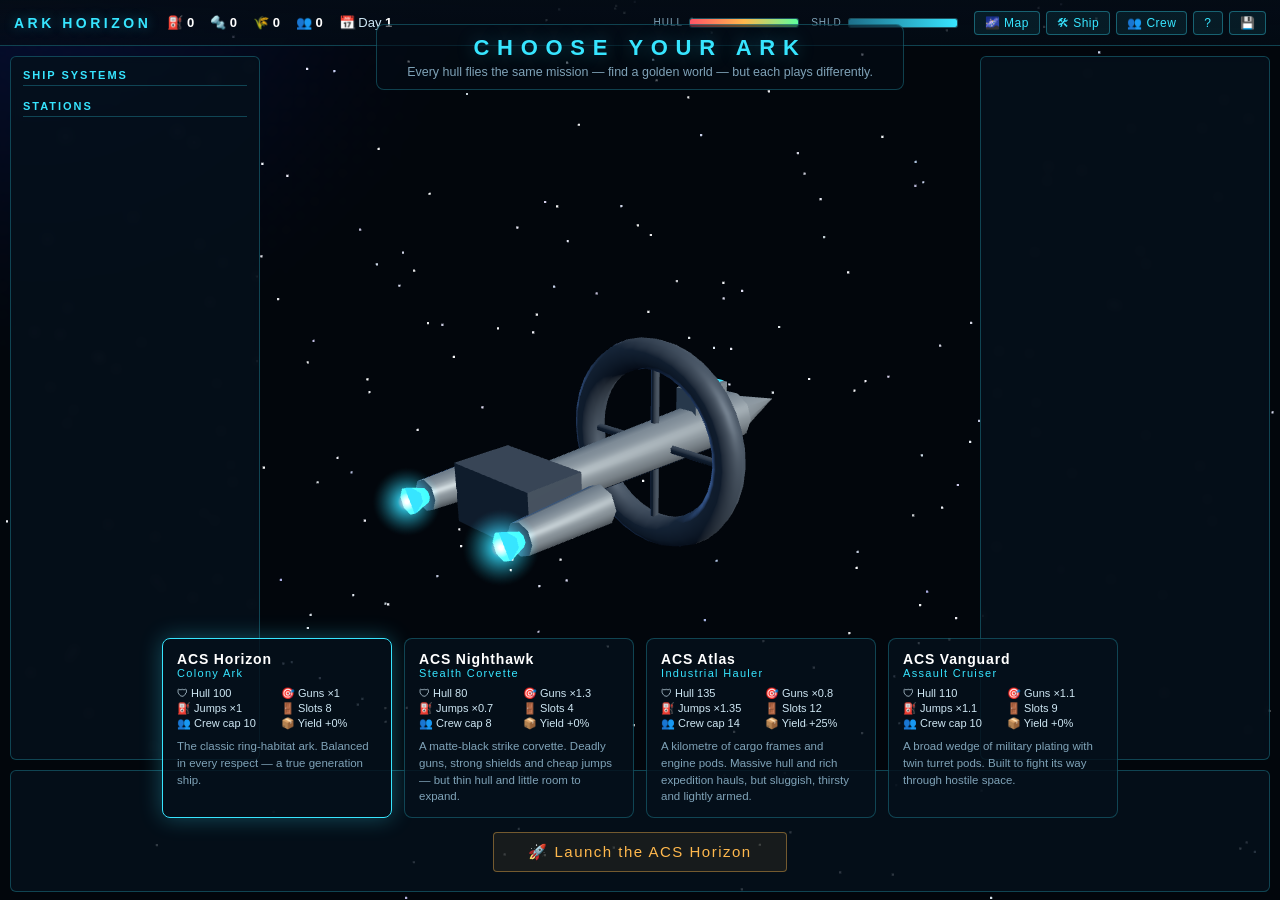
==== commit a186d738: "Add ship selection, interior deck view and room building New game now opens a hangar screen with fou" ====
--- a/game/index.html
+++ b/game/index.html
@@ -29,6 +29,7 @@
       </div>
       <div class="topbtns">
         <button id="btn-galaxy" class="tb">🌌 Map</button>
+        <button id="btn-ship" class="tb">🛠 Ship</button>
         <button id="btn-crew" class="tb">👥 Crew</button>
         <button id="btn-help" class="tb">?</button>
         <button id="btn-save" class="tb">💾</button>
--- a/game/css/game.css
+++ b/game/css/game.css
@@ -197,6 +197,31 @@
 .picker label:hover { background: rgba(55,229,255,.07); }
 .picker input { accent-color: var(--cyan); }
 
+/* ── Ship selection ── */
+#modal-root.transparent { background: transparent; pointer-events: none; }
+#modal-root.transparent .shipselect { pointer-events: auto; }
+.shipselect {
+  position: absolute; inset: 0; display: flex; flex-direction: column;
+  justify-content: space-between; align-items: center; padding: 24px 16px;
+}
+.sstitle { text-align: center; background: rgba(4,12,22,.6); padding: 10px 30px; border-radius: 8px; border: 1px solid var(--panel-border); }
+.sstitle h1 { color: var(--cyan); letter-spacing: .35em; font-size: 22px; text-shadow: 0 0 18px var(--cyan-dim); }
+.sstitle p { color: var(--text-dim); font-size: 12.5px; margin-top: 4px; }
+.shipcards { display: flex; gap: 12px; align-items: stretch; flex-wrap: wrap; justify-content: center; margin-top: auto; }
+.shipcard {
+  width: 230px; padding: 12px 14px; cursor: pointer;
+  background: var(--panel); border: 1px solid var(--panel-border); border-radius: 8px;
+  transition: border-color .15s, box-shadow .15s, transform .15s;
+}
+.shipcard:hover { border-color: var(--cyan-dim); transform: translateY(-3px); }
+.shipcard.sel { border-color: var(--cyan); box-shadow: 0 0 22px rgba(55,229,255,.3); }
+.shipcard .shipname { color: #fff; font-weight: 700; letter-spacing: .06em; }
+.shipcard .shipkind { color: var(--cyan); font-size: 11px; letter-spacing: .12em; margin-bottom: 8px; }
+.shipcard .shipstats { display: grid; grid-template-columns: 1fr 1fr; gap: 2px 8px; font-size: 11px; color: var(--text); margin-bottom: 8px; }
+.shipcard .shipdesc { color: var(--text-dim); font-size: 11.5px; line-height: 1.45; }
+.sslaunch { margin: 14px 0 4px; }
+.sslaunch button { font-size: 15px; padding: 10px 34px; letter-spacing: .1em; }
+
 @media (max-width: 900px) {
   #left-panel { width: 200px; }
   #right-panel { width: 230px; }
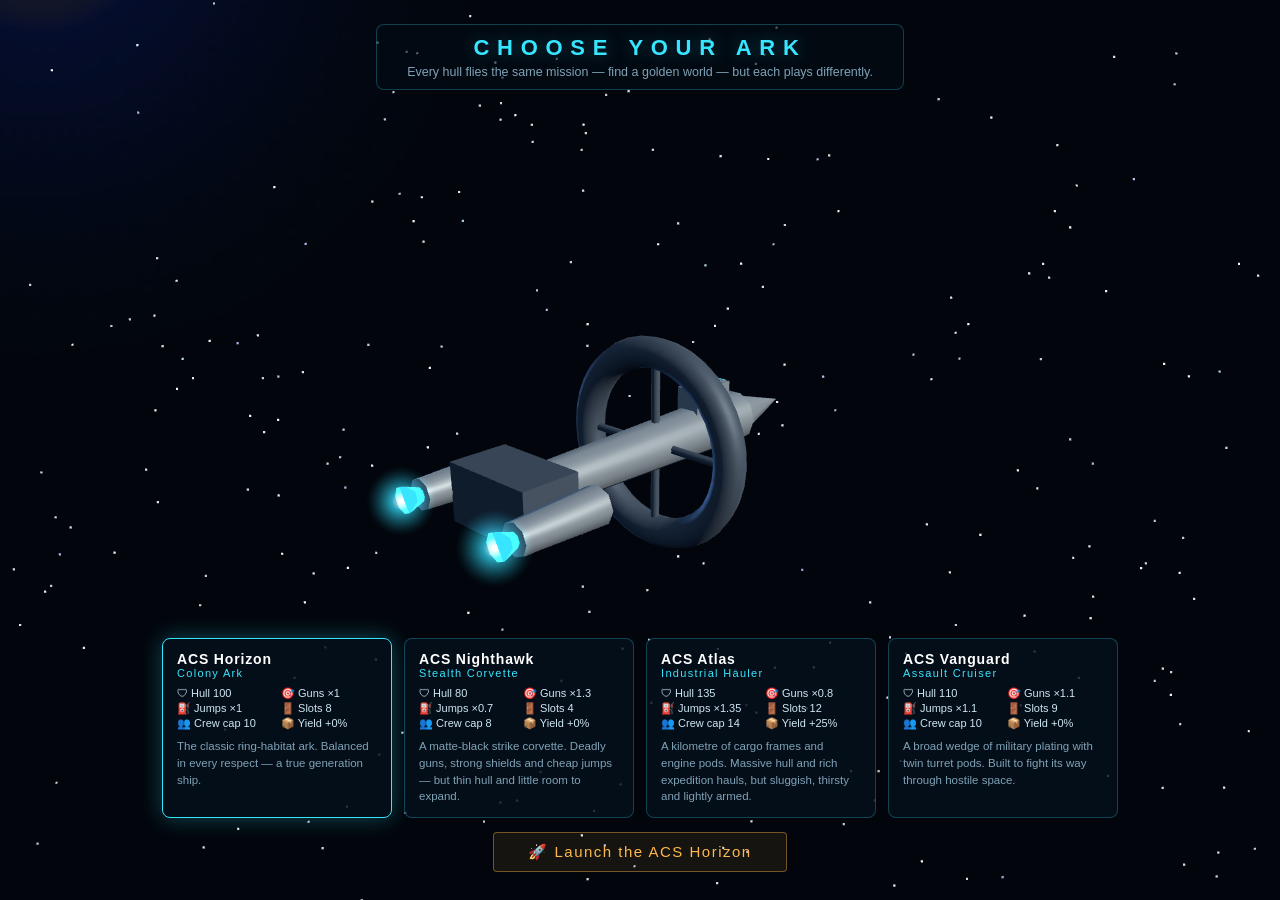
==== commit 347e8763: "Add mobile-responsive layout with slide-in drawer panels On screens up to 700px the fixed side panel" ====
--- a/game/index.html
+++ b/game/index.html
@@ -2,7 +2,7 @@
 <html lang="en">
 <head>
 <meta charset="UTF-8">
-<meta name="viewport" content="width=device-width, initial-scale=1.0">
+<meta name="viewport" content="width=device-width, initial-scale=1.0, maximum-scale=1.0, user-scalable=no">
 <title>Ark Horizon — Spaceship Management</title>
 <link rel="stylesheet" href="css/game.css">
 <link rel="icon" href="data:image/svg+xml,<svg xmlns='http://www.w3.org/2000/svg' viewBox='0 0 100 100'><text y='.9em' font-size='90'>🚀</text></svg>">
@@ -51,6 +51,10 @@
     <!-- Context panel (right) -->
     <aside id="right-panel"></aside>
 
+    <!-- Mobile drawer tabs -->
+    <button id="tab-left" class="drawer-tab" title="Ship systems">⚙</button>
+    <button id="tab-right" class="drawer-tab" title="Info & actions">ℹ</button>
+
     <!-- Event log (bottom) -->
     <div id="log"></div>
 
--- a/game/css/game.css
+++ b/game/css/game.css
@@ -183,6 +183,7 @@
 .modal.victory h2 { color: var(--green); }
 
 /* crew table */
+.tabwrap { overflow-x: auto; }
 table.crewtab { width: 100%; border-collapse: collapse; font-size: 12.5px; }
 table.crewtab th { text-align: left; color: var(--text-dim); font-size: 10.5px; letter-spacing: .1em; padding: 4px 6px; border-bottom: 1px solid var(--panel-border); }
 table.crewtab td { padding: 5px 6px; border-bottom: 1px dashed rgba(255,255,255,.07); }
@@ -198,6 +199,8 @@
 .picker input { accent-color: var(--cyan); }
 
 /* ── Ship selection ── */
+#hud.select-mode #topbar, #hud.select-mode #left-panel, #hud.select-mode #right-panel,
+#hud.select-mode #log, #hud.select-mode .drawer-tab { display: none; }
 #modal-root.transparent { background: transparent; pointer-events: none; }
 #modal-root.transparent .shipselect { pointer-events: auto; }
 .shipselect {
@@ -222,9 +225,77 @@
 .sslaunch { margin: 14px 0 4px; }
 .sslaunch button { font-size: 15px; padding: 10px 34px; letter-spacing: .1em; }
 
-@media (max-width: 900px) {
+/* ── Mobile drawer tabs (hidden on desktop) ── */
+.drawer-tab { display: none; }
+
+@media (max-width: 900px) and (min-width: 701px) {
   #left-panel { width: 200px; }
   #right-panel { width: 230px; }
   #topbar { gap: 9px; font-size: 12px; }
   .bar { width: 70px; }
 }
+
+/* ── Phone layout ─────────────────────────────────────────────── */
+@media (max-width: 700px) {
+  body { font-size: 13px; }
+
+  /* Top bar: two wrapping rows */
+  #topbar {
+    flex-wrap: wrap; height: auto; min-height: 46px;
+    gap: 4px 10px; padding: 6px 8px 6px;
+    font-size: 12px; align-content: center;
+  }
+  #topbar .brand { letter-spacing: .14em; font-size: 12px; width: 100%; text-align: center; display: none; }
+  #topbar .bars { margin-left: 0; gap: 8px; order: 5; }
+  .bar { width: 64px; height: 8px; }
+  .barlabel { font-size: 9px; }
+  #topbar .topbtns { order: 6; margin-left: auto; }
+  .tb { padding: 6px 8px; font-size: 12px; }
+
+  /* Side panels become slide-in drawers */
+  #left-panel, #right-panel {
+    top: 88px; bottom: 96px; z-index: 12;
+    width: min(84vw, 320px);
+    transition: transform .25s ease;
+  }
+  #left-panel { left: 0; border-radius: 0 8px 8px 0; transform: translateX(-105%); }
+  #right-panel { right: 0; border-radius: 8px 0 0 8px; transform: translateX(105%); }
+  #left-panel.open, #right-panel.open { transform: translateX(0); box-shadow: 0 0 40px rgba(0,0,0,.7); }
+
+  /* Edge tabs to open them */
+  .drawer-tab {
+    display: flex; align-items: center; justify-content: center;
+    position: absolute; top: 42%; width: 36px; height: 60px; padding: 0;
+    font-size: 17px; z-index: 13;
+    background: var(--panel); color: var(--cyan);
+    border: 1px solid var(--panel-border);
+  }
+  #tab-left { left: 0; border-left: none; border-radius: 0 10px 10px 0; }
+  #tab-right { right: 0; border-right: none; border-radius: 10px 0 0 10px; }
+
+  /* Log: shorter, smaller */
+  #log { height: 84px; font-size: 10.5px; padding: 6px 9px; left: 6px; right: 6px; bottom: 6px; }
+
+  #alert-banner { top: 96px; font-size: 14px; padding: 8px 18px; letter-spacing: .18em; max-width: 92vw; text-align: center; }
+
+  /* Modals */
+  .modal { padding: 14px 14px; max-height: 86vh; }
+  .modal h2 { font-size: 16px; }
+  table.crewtab { min-width: 440px; }
+  select { max-width: 140px; }
+
+  /* Ship selection: scrollable column with sticky launch button */
+  .shipselect { overflow-y: auto; justify-content: flex-start; padding: 10px 10px 0; }
+  .sstitle { padding: 8px 14px; }
+  .sstitle h1 { font-size: 16px; letter-spacing: .2em; }
+  .sstitle p { font-size: 11px; }
+  .shipcards { margin-top: 12px; gap: 9px; }
+  .shipcard { width: min(92vw, 360px); padding: 10px 12px; }
+  .sslaunch {
+    position: sticky; bottom: 0; width: 100%;
+    display: flex; justify-content: center;
+    padding: 10px 0 12px; margin: 6px 0 0;
+    background: linear-gradient(to top, rgba(2,6,12,.95) 65%, transparent);
+  }
+  .sslaunch button { font-size: 14px; padding: 12px 26px; }
+}
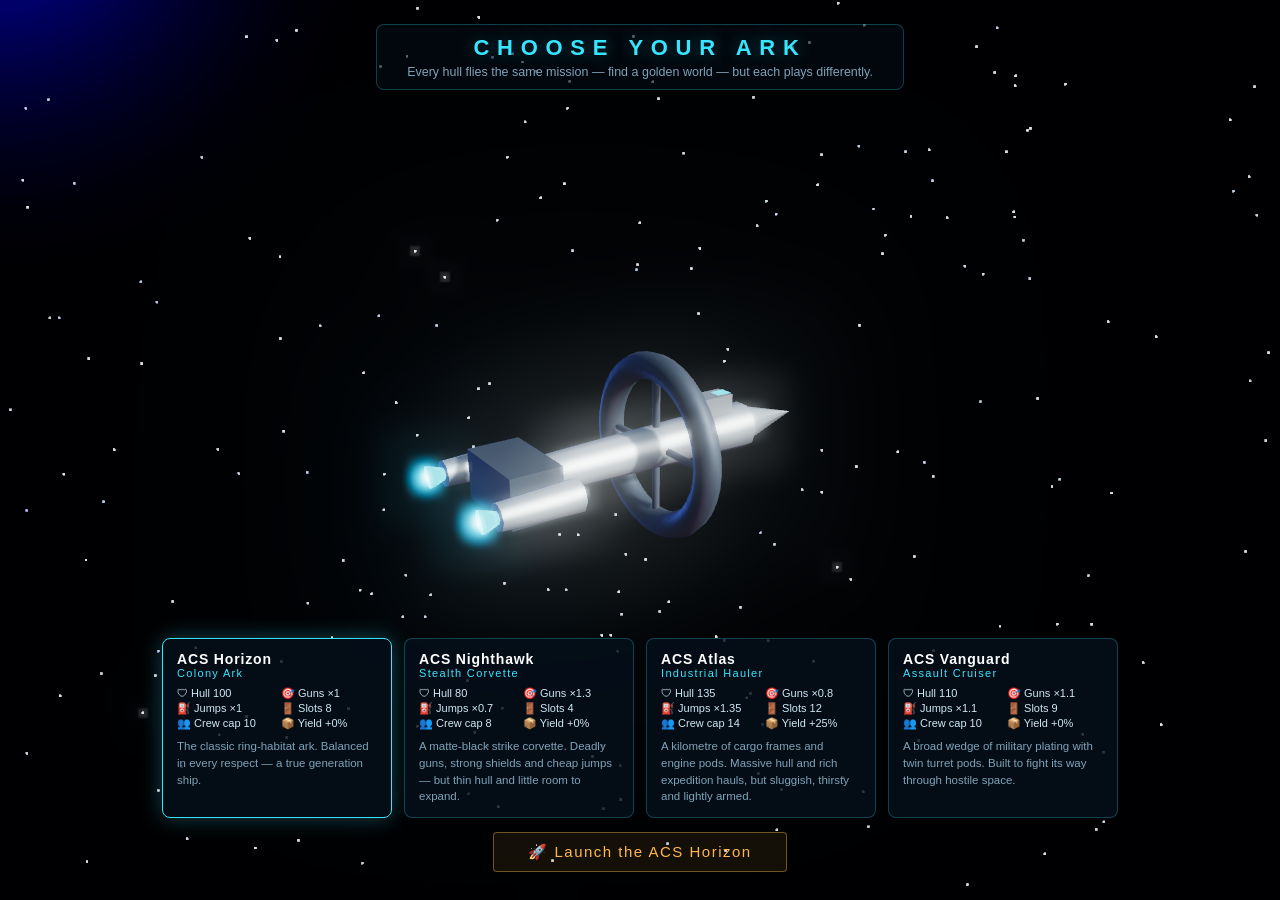
==== commit ed070f73: "Living Galaxy update: dynamic events, staged exploration, tech tree, crew depth The galaxy now evolv" ====
--- a/game/index.html
+++ b/game/index.html
@@ -21,6 +21,8 @@
       <div class="res" title="Fuel — spent on jumps between star systems">⛽ <span id="r-fuel">0</span></div>
       <div class="res" title="Alloys — used for repairs, outposts and colonization">🔩 <span id="r-alloys">0</span></div>
       <div class="res" title="Food — consumed daily by crew aboard">🌾 <span id="r-food">0</span></div>
+      <div class="res" title="Credits — earned from bounties, salvage and trade">💠 <span id="r-credits">0</span></div>
+      <div class="res" title="Science — spent on research; earned by scanning and exploring">🔬 <span id="r-science">0</span></div>
       <div class="res" title="Crew alive">👥 <span id="r-crew">0</span></div>
       <div class="res" title="Mission day">📅 Day <span id="r-day">1</span></div>
       <div class="bars">
@@ -31,6 +33,8 @@
         <button id="btn-galaxy" class="tb">🌌 Map</button>
         <button id="btn-ship" class="tb">🛠 Ship</button>
         <button id="btn-crew" class="tb">👥 Crew</button>
+        <button id="btn-research" class="tb">🔬</button>
+        <button id="btn-codex" class="tb">📖</button>
         <button id="btn-help" class="tb">?</button>
         <button id="btn-save" class="tb">💾</button>
       </div>
@@ -42,6 +46,8 @@
       <div id="systems"></div>
       <h3>STATIONS</h3>
       <div id="stations"></div>
+      <h3 id="quests-h" class="hidden">OBJECTIVES</h3>
+      <div id="quests"></div>
       <h3 id="missions-h" class="hidden">ACTIVE MISSIONS</h3>
       <div id="missions"></div>
       <h3 id="outposts-h" class="hidden">OUTPOSTS</h3>
--- a/game/css/game.css
+++ b/game/css/game.css
@@ -198,6 +198,34 @@
 .picker label:hover { background: rgba(55,229,255,.07); }
 .picker input { accent-color: var(--cyan); }
 
+/* ── Living-galaxy additions ── */
+.sub-dim { color: var(--text-dim); font-size: 11px; }
+.missionrow.quest { border-left-color: var(--cyan); }
+.portrait {
+  display: inline-flex; align-items: center; justify-content: center;
+  width: 24px; height: 24px; border-radius: 50%; margin-right: 4px;
+  font-size: 10px; font-weight: 700; color: #04121c; vertical-align: middle;
+}
+.role-Pilot { background: #37e5ff; } .role-Engineer { background: #ffb84d; }
+.role-Soldier { background: #ff5566; } .role-Scientist { background: #6b9fff; }
+.role-Botanist { background: #5dff9d; } .role-Medic { background: #f0f4f8; }
+.traitchip { font-size: 14px; margin-right: 3px; cursor: help; }
+.techgrid { display: grid; grid-template-columns: repeat(auto-fit, minmax(200px, 1fr)); gap: 14px; }
+.techcol h3 { margin-top: 0; }
+button.tech { width: 100%; text-align: left; margin-bottom: 6px; position: relative; }
+button.tech small { display: block; color: var(--text-dim); font-size: 10.5px; margin-top: 2px; }
+button.tech .cost { float: right; color: var(--amber); font-weight: 700; }
+button.tech.done { border-color: var(--green); color: var(--green); opacity: .8; }
+button.tech.done .cost { color: var(--green); }
+button.tech.locked { opacity: .4; }
+.codexrow { display: flex; gap: 10px; padding: 8px 4px; border-bottom: 1px dashed rgba(255,255,255,.08); }
+.codexrow .codexicon { font-size: 22px; flex: none; }
+.codexrow .sub { color: var(--text-dim); font-size: 12px; line-height: 1.45; margin-top: 2px; }
+.traderow { display: flex; align-items: center; gap: 8px; padding: 7px 4px; border-bottom: 1px dashed rgba(255,255,255,.08); }
+.traderow .tname { min-width: 90px; text-transform: capitalize; }
+.traderow .tstock { color: var(--text-dim); min-width: 50px; font-size: 12px; }
+.traderow button { flex: 1; font-size: 11.5px; padding: 5px 6px; }
+
 /* ── Ship selection ── */
 #hud.select-mode #topbar, #hud.select-mode #left-panel, #hud.select-mode #right-panel,
 #hud.select-mode #log, #hud.select-mode .drawer-tab { display: none; }
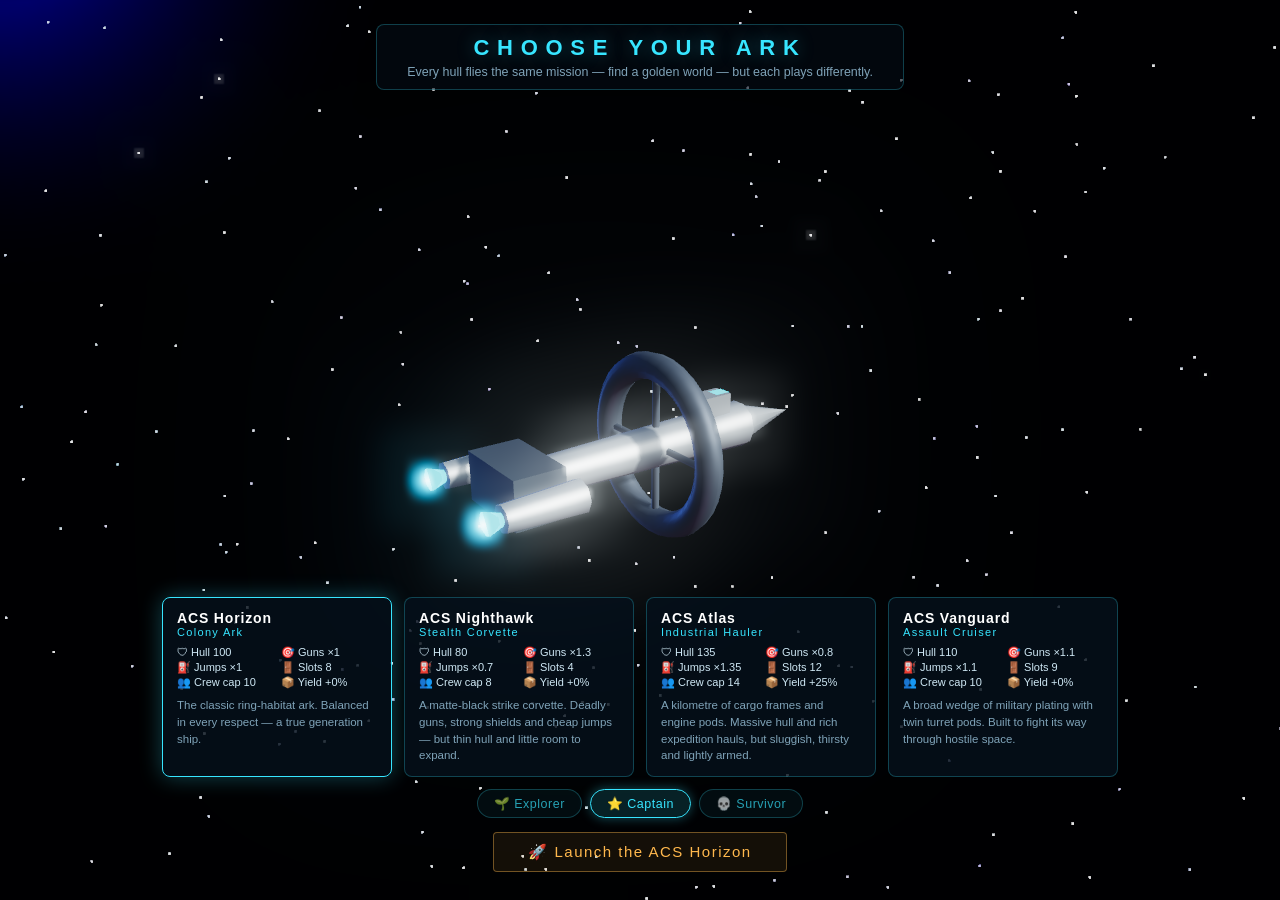
==== commit b42f5b9a: "Full-game framing: warp jump cinematic, system menu with reset, difficulty modes Traveling between s" ====
--- a/game/index.html
+++ b/game/index.html
@@ -37,6 +37,7 @@
         <button id="btn-codex" class="tb">📖</button>
         <button id="btn-help" class="tb">?</button>
         <button id="btn-save" class="tb">💾</button>
+        <button id="btn-menu" class="tb">⚙</button>
       </div>
     </header>
 
--- a/game/css/game.css
+++ b/game/css/game.css
@@ -57,7 +57,12 @@
   font-size: 13px;
 }
 #topbar .brand { color: var(--cyan); font-weight: 700; letter-spacing: .25em; font-size: 14px; text-shadow: 0 0 12px var(--cyan-dim); }
-#topbar .res span { color: #fff; font-weight: 600; }
+#topbar .res {
+  display: flex; align-items: center; gap: 5px;
+  background: rgba(255,255,255,.05); border: 1px solid rgba(255,255,255,.09);
+  border-radius: 14px; padding: 3px 10px; white-space: nowrap;
+}
+#topbar .res span { color: #fff; font-weight: 600; font-variant-numeric: tabular-nums; }
 #topbar .bars { display: flex; gap: 12px; margin-left: auto; }
 .barwrap { display: flex; align-items: center; gap: 6px; }
 .barlabel { font-size: 10px; letter-spacing: .1em; color: var(--text-dim); }
@@ -210,6 +215,28 @@
 .role-Soldier { background: #ff5566; } .role-Scientist { background: #6b9fff; }
 .role-Botanist { background: #5dff9d; } .role-Medic { background: #f0f4f8; }
 .traitchip { font-size: 14px; margin-right: 3px; cursor: help; }
+.paybtn { padding: 1px 6px; font-size: 11px; margin-left: 4px; vertical-align: middle; }
+
+/* Combat damage report */
+.damage-report { display: flex; flex-wrap: wrap; gap: 5px; margin: 4px 0 10px; }
+.syschip {
+  font-size: 11.5px; padding: 3px 8px; border-radius: 12px; font-weight: 600;
+  border: 1px solid rgba(93,255,157,.35); color: var(--green); background: rgba(93,255,157,.06);
+}
+.syschip.low { border-color: rgba(255,184,77,.5); color: var(--amber); background: rgba(255,184,77,.09); }
+.syschip.crit {
+  border-color: var(--red); color: var(--red); background: rgba(255,85,102,.14);
+  animation: pulse 0.8s infinite;
+}
+.critline { color: var(--red); font-size: 12px; font-weight: 700; margin-bottom: 8px; animation: pulse 1s infinite; }
+
+/* Prime directive + intro goal callout */
+.missionrow.goal { border-left-color: var(--green); background: rgba(93,255,157,.06); font-weight: 700; }
+.missionrow.goal .sub { font-weight: 400; }
+.goalbox {
+  border: 1px solid rgba(93,255,157,.4); background: rgba(93,255,157,.07);
+  border-radius: 6px; padding: 10px 14px; margin: 10px 0; line-height: 1.6; font-size: 13.5px;
+}
 .techgrid { display: grid; grid-template-columns: repeat(auto-fit, minmax(200px, 1fr)); gap: 14px; }
 .techcol h3 { margin-top: 0; }
 button.tech { width: 100%; text-align: left; margin-bottom: 6px; position: relative; }
@@ -250,6 +277,9 @@
 .shipcard .shipkind { color: var(--cyan); font-size: 11px; letter-spacing: .12em; margin-bottom: 8px; }
 .shipcard .shipstats { display: grid; grid-template-columns: 1fr 1fr; gap: 2px 8px; font-size: 11px; color: var(--text); margin-bottom: 8px; }
 .shipcard .shipdesc { color: var(--text-dim); font-size: 11.5px; line-height: 1.45; }
+.diffrow { display: flex; gap: 8px; margin-top: 12px; justify-content: center; flex-wrap: wrap; }
+.diffchip { border-radius: 16px; padding: 6px 16px; font-size: 12.5px; opacity: .7; }
+.diffchip.sel { opacity: 1; border-color: var(--cyan); box-shadow: 0 0 12px rgba(55,229,255,.35); background: rgba(55,229,255,.14); }
 .sslaunch { margin: 14px 0 4px; }
 .sslaunch button { font-size: 15px; padding: 10px 34px; letter-spacing: .1em; }
 
@@ -274,6 +304,7 @@
     font-size: 12px; align-content: center;
   }
   #topbar .brand { letter-spacing: .14em; font-size: 12px; width: 100%; text-align: center; display: none; }
+  #topbar .res { padding: 2px 7px; font-size: 11.5px; gap: 3px; border-radius: 10px; }
   #topbar .bars { margin-left: 0; gap: 8px; order: 5; }
   .bar { width: 64px; height: 8px; }
   .barlabel { font-size: 9px; }
@@ -282,7 +313,7 @@
 
   /* Side panels become slide-in drawers */
   #left-panel, #right-panel {
-    top: 88px; bottom: 96px; z-index: 12;
+    top: 116px; bottom: 96px; z-index: 12;
     width: min(84vw, 320px);
     transition: transform .25s ease;
   }
@@ -304,7 +335,7 @@
   /* Log: shorter, smaller */
   #log { height: 84px; font-size: 10.5px; padding: 6px 9px; left: 6px; right: 6px; bottom: 6px; }
 
-  #alert-banner { top: 96px; font-size: 14px; padding: 8px 18px; letter-spacing: .18em; max-width: 92vw; text-align: center; }
+  #alert-banner { top: 122px; font-size: 14px; padding: 8px 18px; letter-spacing: .18em; max-width: 92vw; text-align: center; }
 
   /* Modals */
   .modal { padding: 14px 14px; max-height: 86vh; }
